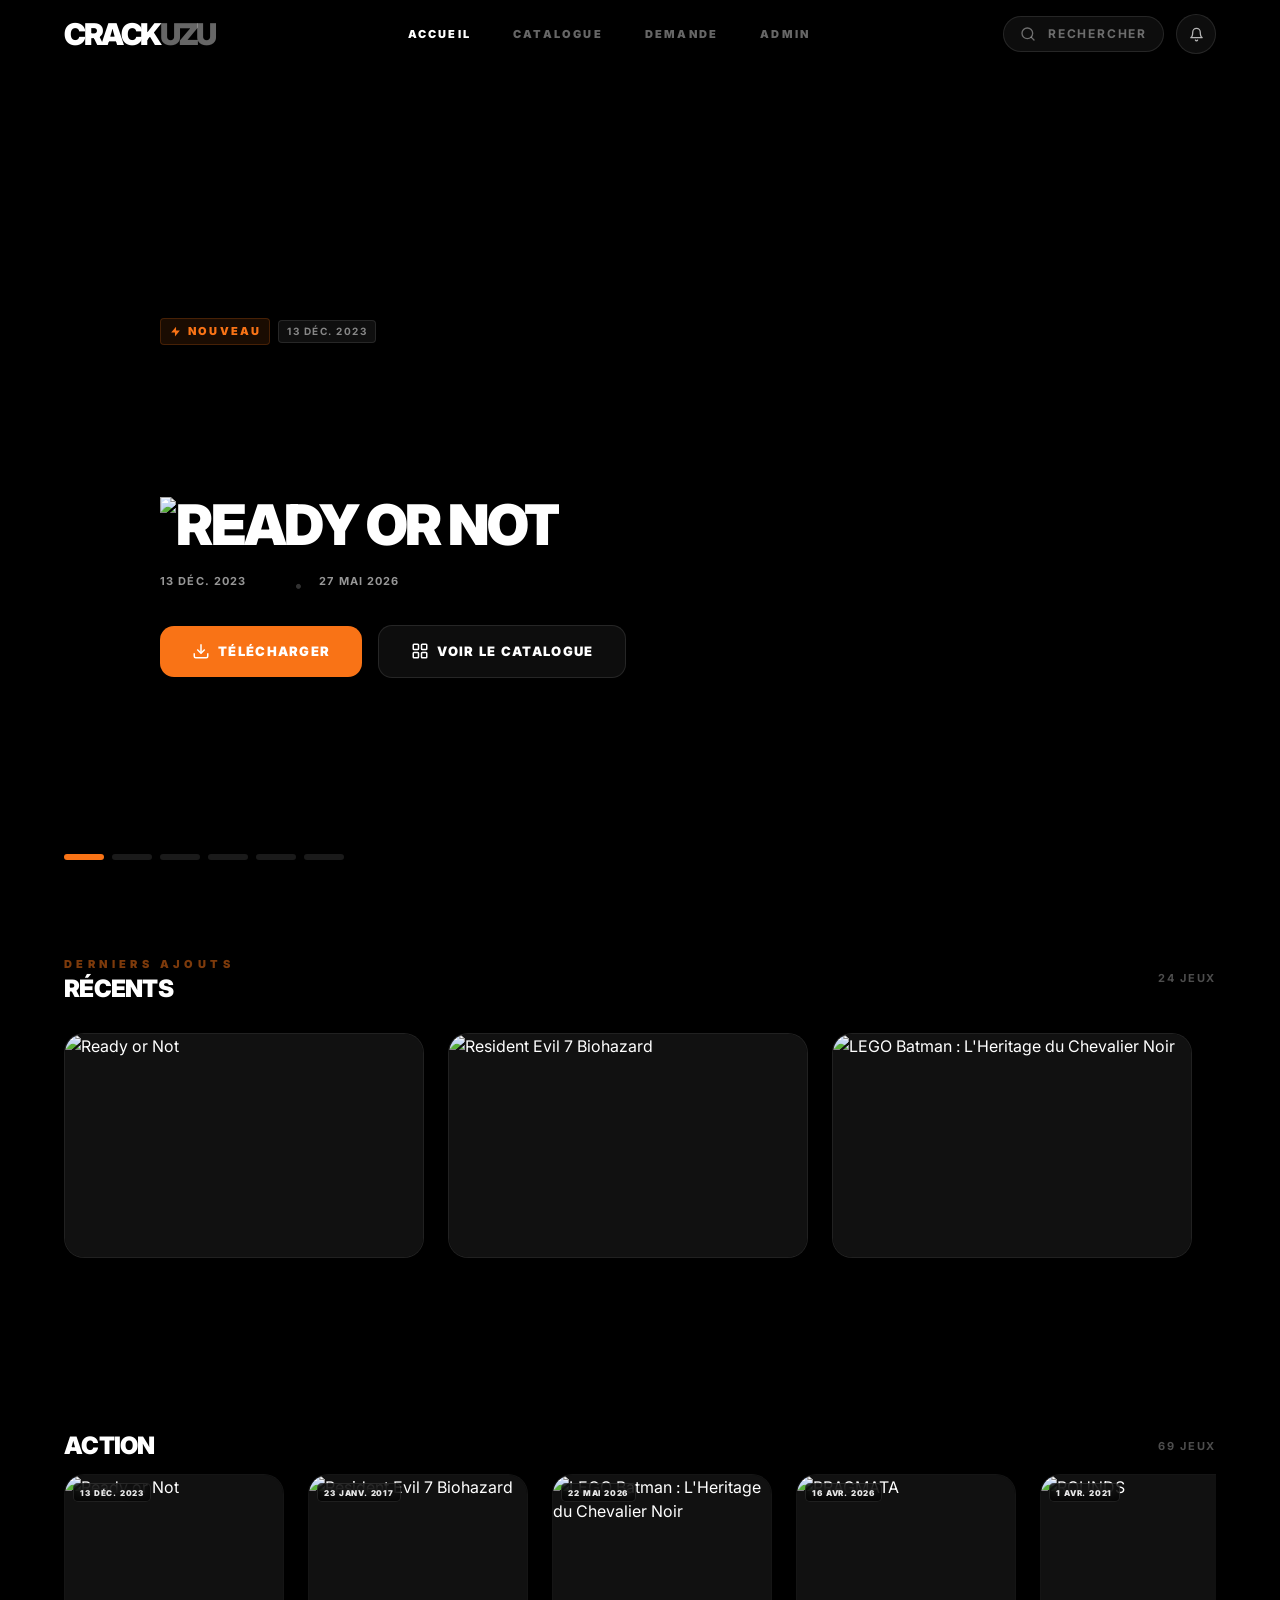
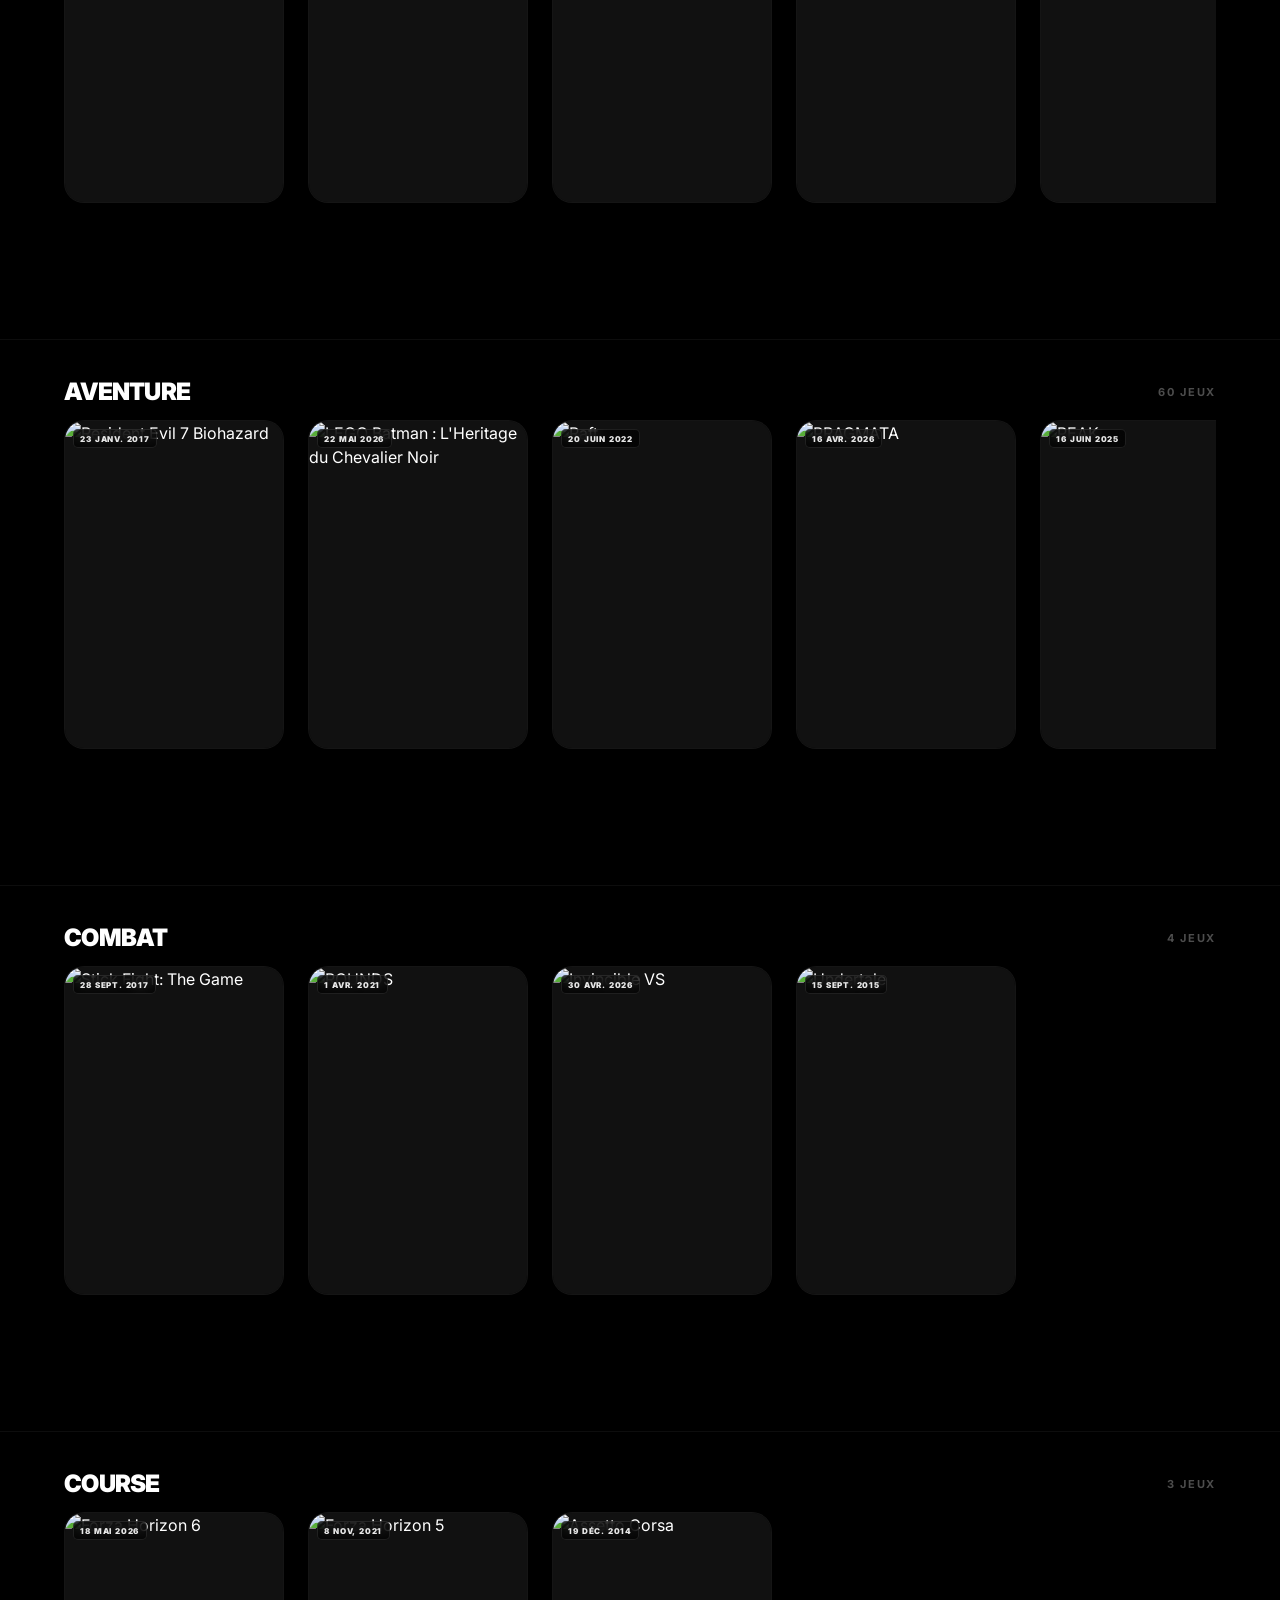
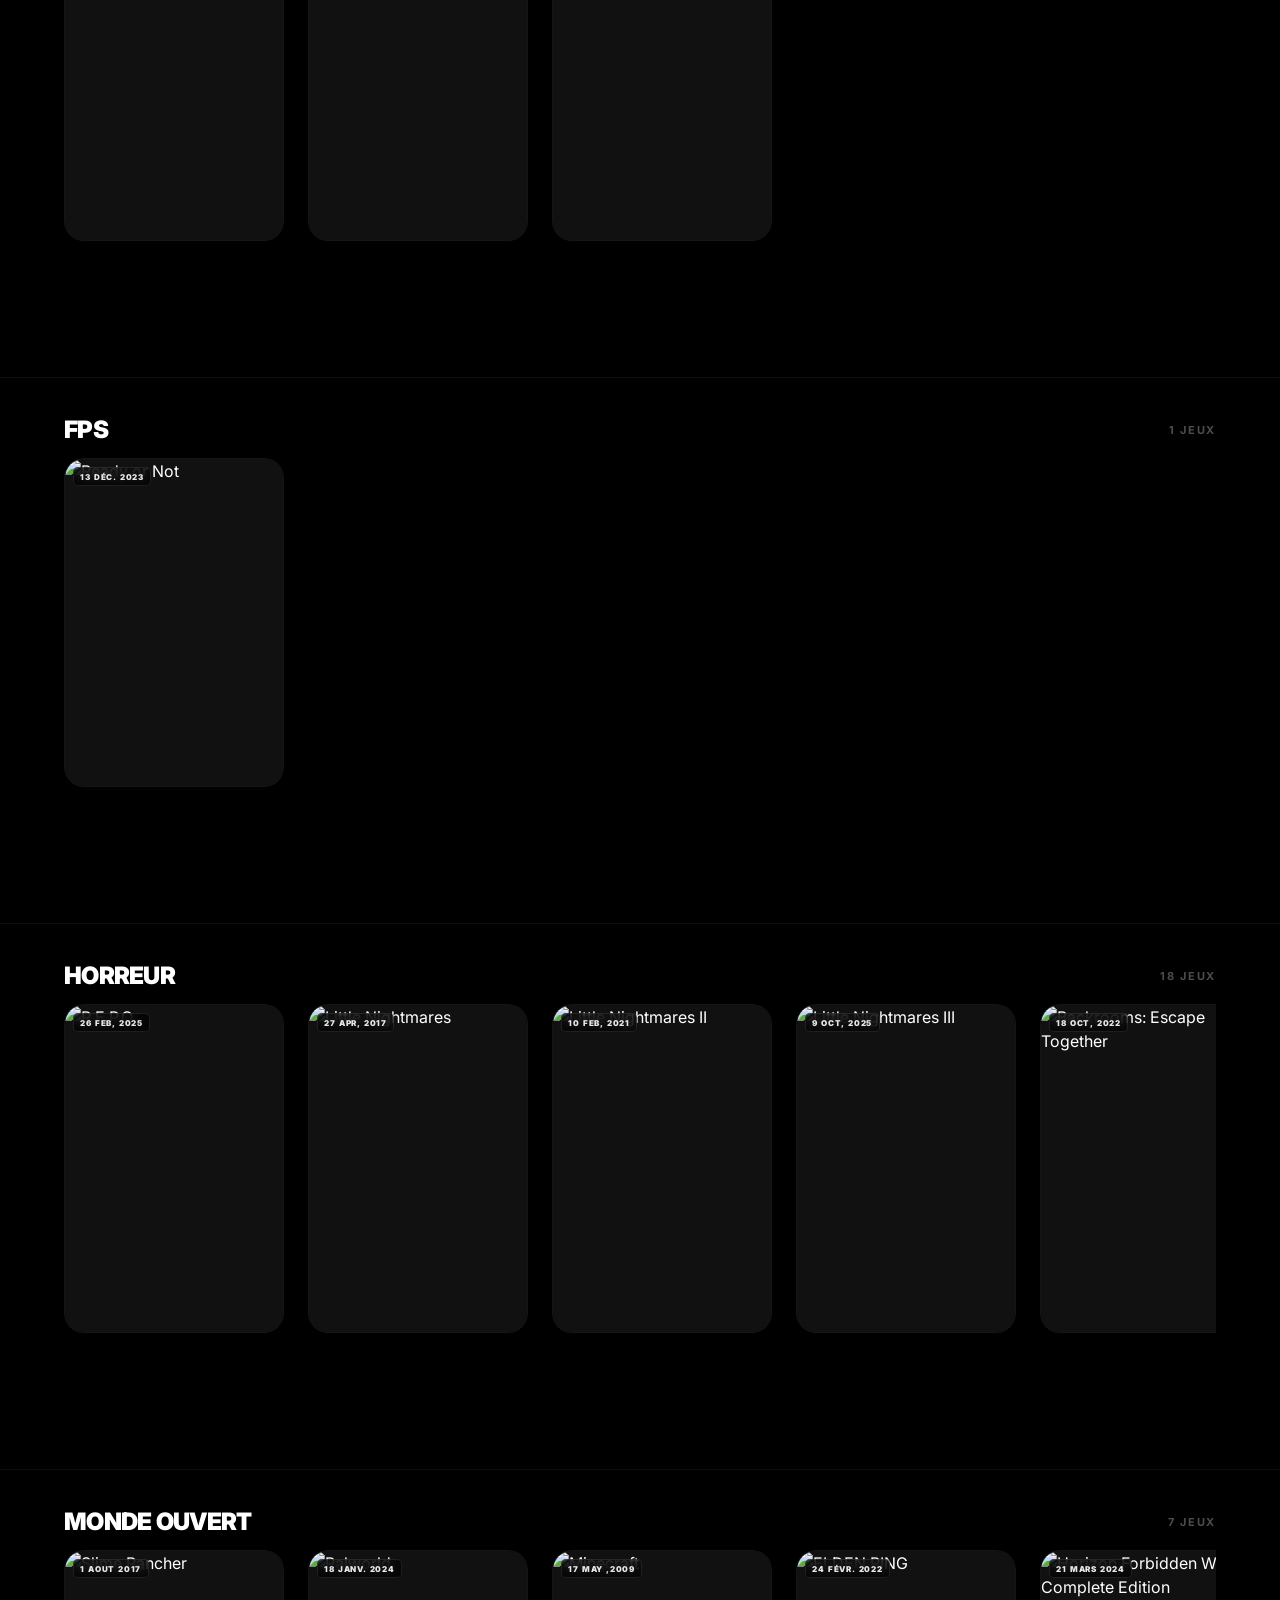
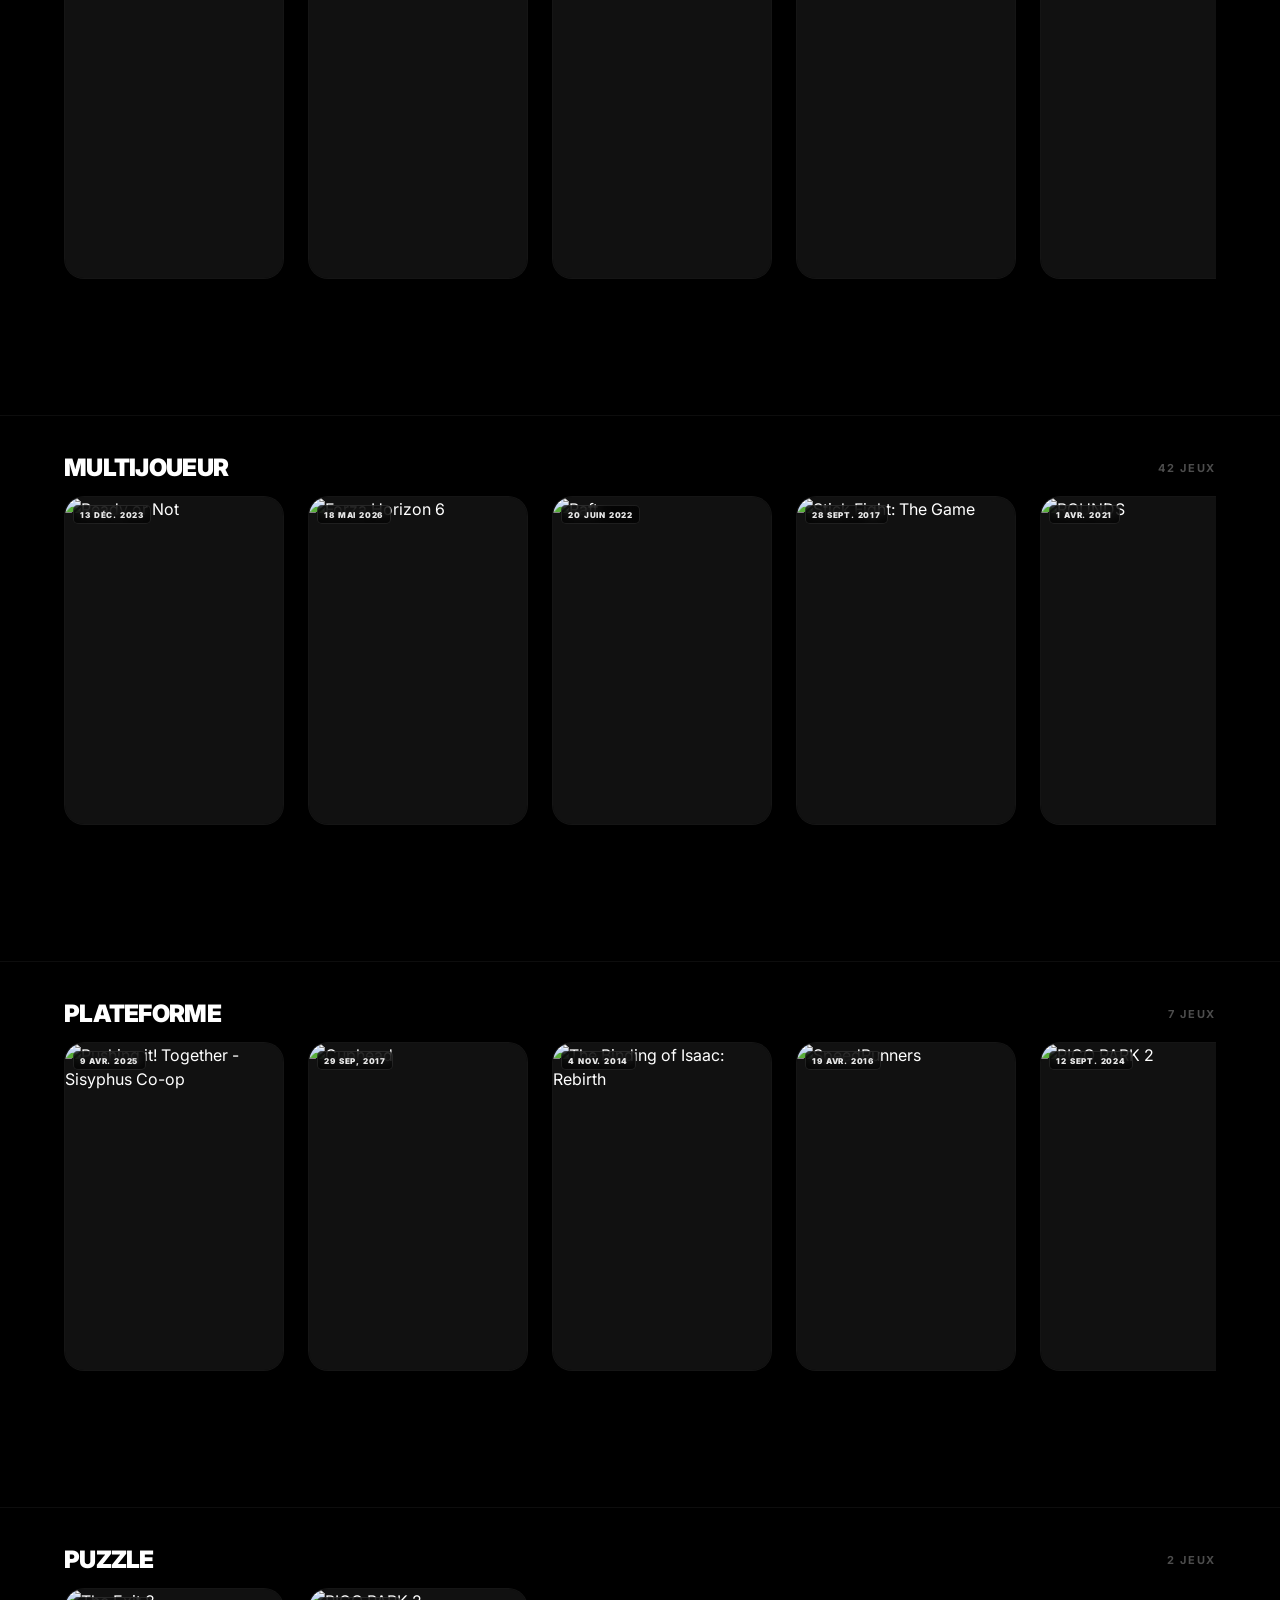
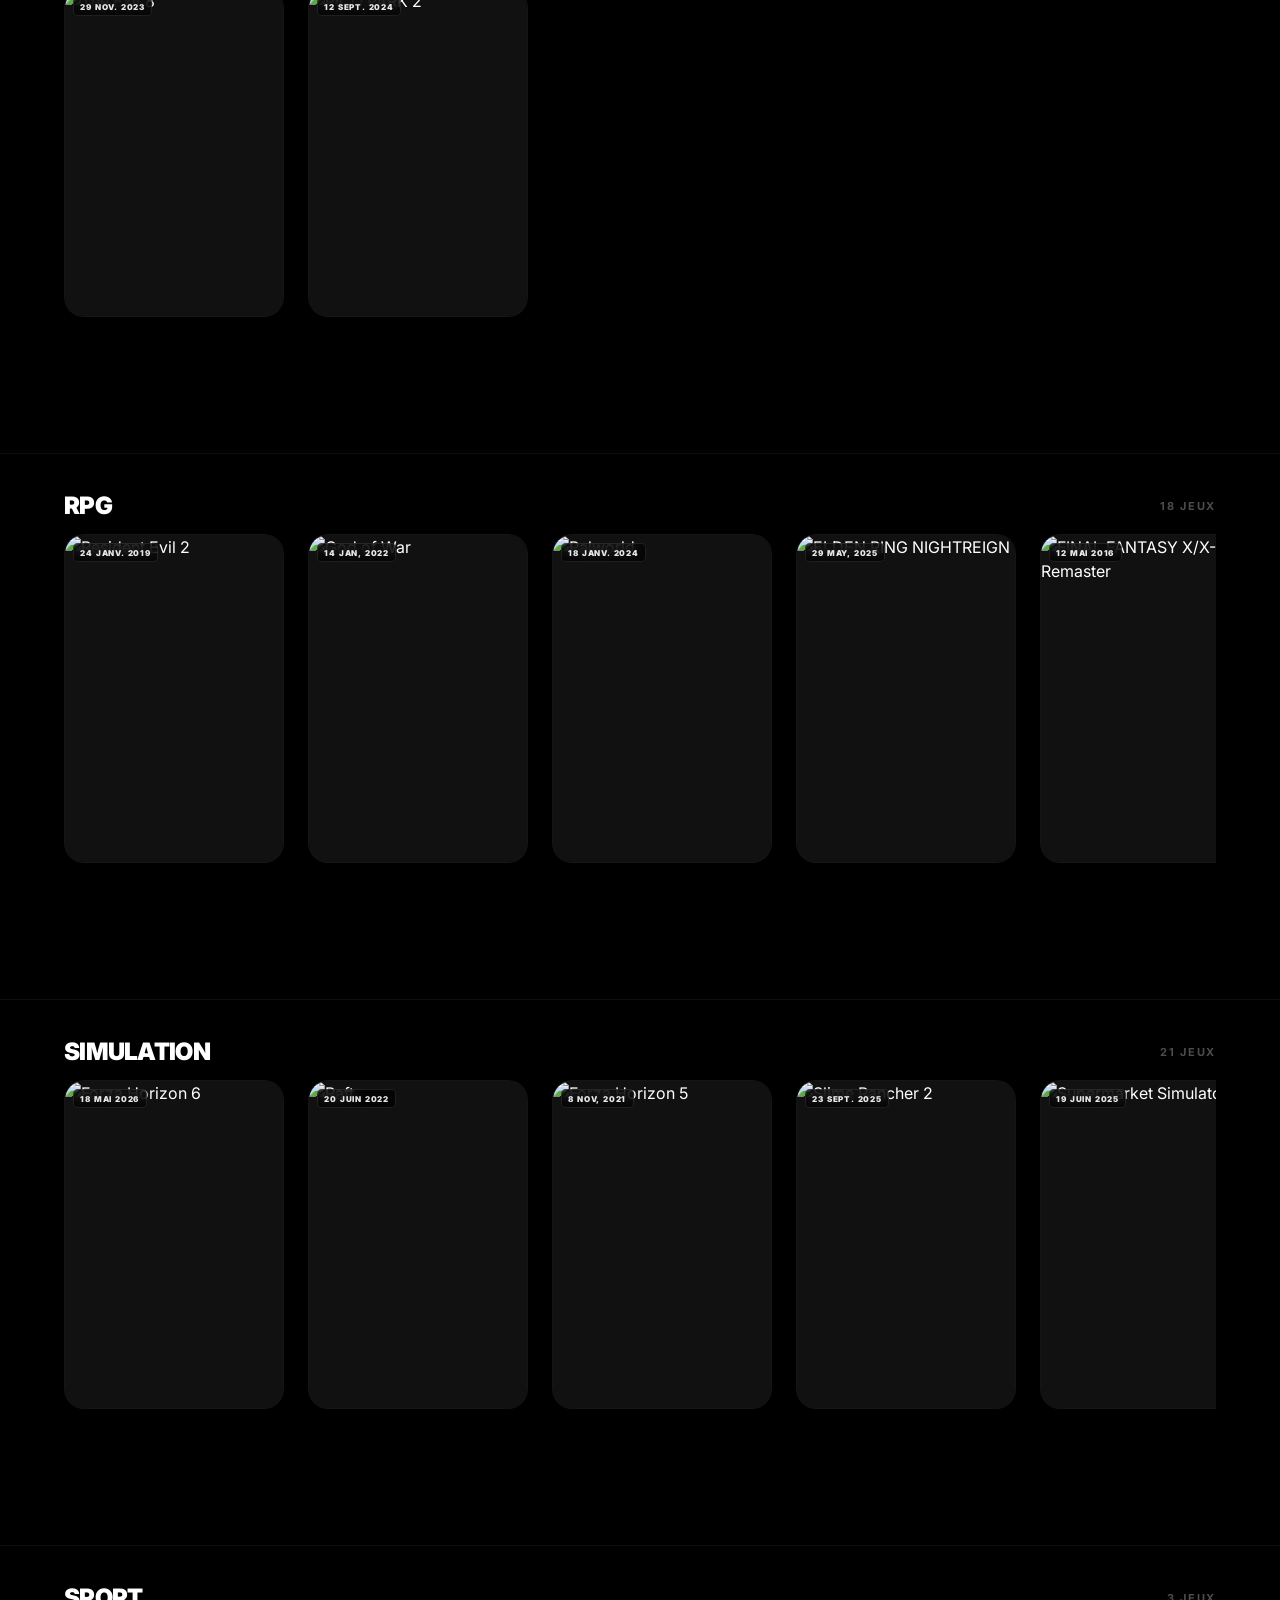
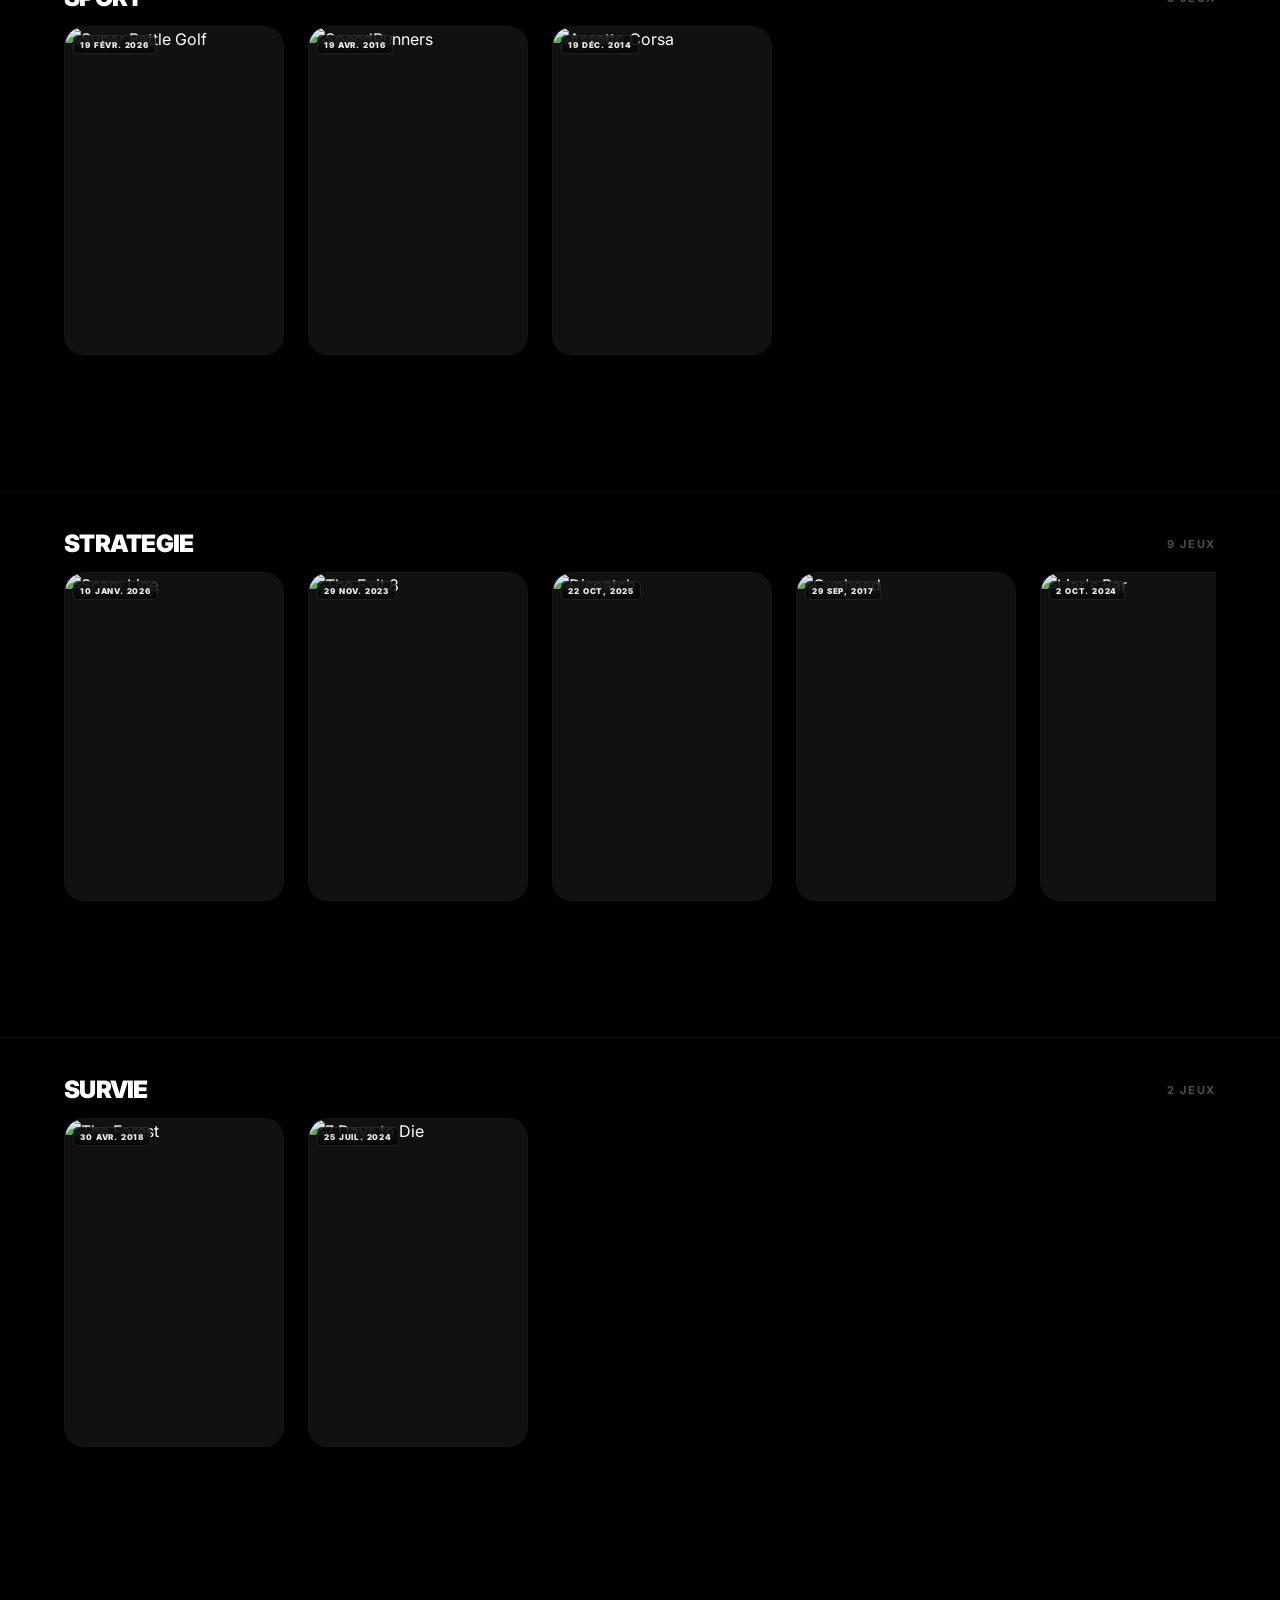
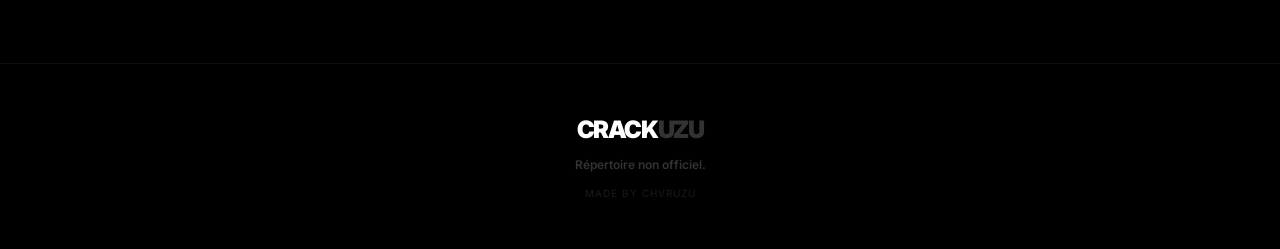
==== index.html @ 9c1ac0bf "feat: move demandes to dedicated admin tab" ====
<!DOCTYPE html>
<html lang="fr">
<head>
<meta charset="utf-8">
<meta name="viewport" content="width=device-width, initial-scale=1.0">
<meta name="description" content="CRACKUZU – Répertoire de jeux PC via Crackuzu.">
<meta name="theme-color" content="#000000">
<link rel="icon" type="image/png" href="logo.png">
<title>CRACKUZU</title>
<link rel="preconnect" href="https://fonts.googleapis.com">
<link rel="preconnect" href="https://fonts.gstatic.com" crossorigin>
<link href="https://fonts.googleapis.com/css2?family=Inter:wght@300;400;500;600;700;800;900&display=swap" rel="stylesheet">
<style>
/* ══════════════════════════════════════════════════════════
   RESET & BASE
══════════════════════════════════════════════════════════ */
*,:before,:after{box-sizing:border-box;border-width:0;border-style:solid;border-color:#333}
html{line-height:1.5;-webkit-text-size-adjust:100%;tab-size:4;font-family:Inter,system-ui,-apple-system,sans-serif;-webkit-tap-highlight-color:transparent;scroll-behavior:smooth}
body{margin:0;line-height:inherit;background:#000;color:#fff;font-family:Inter,system-ui,-apple-system,sans-serif;-webkit-font-smoothing:antialiased;-moz-osx-font-smoothing:grayscale;overflow-x:hidden}
a{color:inherit;text-decoration:inherit}
button{font-family:inherit;font-size:100%;font-weight:inherit;line-height:inherit;color:inherit;margin:0;padding:0;cursor:pointer;background:transparent;border-width:0;-webkit-appearance:button}
h1,h2,h3,p{margin:0}
ul{list-style:none;margin:0;padding:0}
input{font-family:inherit;font-size:100%;color:inherit;margin:0;padding:0}
img,svg{display:block;vertical-align:middle}
img{max-width:100%;height:auto}
textarea,select{font:inherit;color:inherit}
:root{--orange:#f97316;--orange-dim:rgba(249,115,22,.1);--w5:rgba(255,255,255,.05);--w10:rgba(255,255,255,.10);--w20:rgba(255,255,255,.20);--w40:rgba(255,255,255,.40)}
::-webkit-scrollbar{width:6px;height:6px}
::-webkit-scrollbar-track{background:transparent}
::-webkit-scrollbar-thumb{background:#f97316;border-radius:3px}
::-webkit-scrollbar-thumb:hover{background:#ea580c}
::selection{background:rgba(249,115,22,.3);color:#fff}

/* ══════════════════════════════════════════════════════════
   HEADER (permanent, jamais rechargé)
══════════════════════════════════════════════════════════ */
.header{position:fixed;top:0;left:0;right:0;z-index:10003;transition:all .5s;background:linear-gradient(to bottom,rgba(0,0,0,.6),rgba(0,0,0,.1),transparent)}
.header.scrolled{background:rgba(0,0,0,.7);backdrop-filter:blur(12px);-webkit-backdrop-filter:blur(12px);border-bottom:1px solid rgba(255,255,255,.08)}
.nav{max-width:2000px;margin:0 auto}
.nav-inner{display:flex;align-items:center;justify-content:space-between;padding:0 1.5rem;height:68px}
@media(min-width:768px){.nav-inner{padding:0 2.5rem}}
@media(min-width:1024px){.nav-inner{padding:0 4rem}}
.logo-link{display:flex;align-items:center;gap:.75rem;flex-shrink:0;cursor:pointer}
.logo-text{font-size:1.875rem;font-weight:900;letter-spacing:-.08em;line-height:1;user-select:none;text-transform:uppercase}
.logo-dim{color:rgba(255,255,255,.4)}
.nav-links{display:none}
@media(min-width:1024px){.nav-links{display:flex;align-items:center}}
.nav-links ul{display:flex;align-items:center;gap:.5rem;list-style:none;margin:0;padding:0}
.nav-a{padding:.5rem 1rem;font-size:11px;font-weight:900;text-transform:uppercase;letter-spacing:.2em;border-radius:9999px;transition:all .3s;border:1px solid transparent;color:rgba(255,255,255,.4);cursor:pointer;background:none}
.nav-a:hover{color:rgba(255,255,255,.8);background:rgba(255,255,255,.05)}
.nav-a.active{color:#fff}
.nav-right{display:flex;align-items:center;gap:.75rem}
.search-pill{display:none;align-items:center;gap:.75rem;padding:.5rem 1rem;border-radius:9999px;border:1px solid rgba(255,255,255,.1);background:rgba(255,255,255,.05);transition:all .3s;cursor:pointer;color:rgba(255,255,255,.4)}
@media(min-width:768px){.search-pill{display:flex}}
.search-pill:hover{background:rgba(255,255,255,.1);border-color:rgba(255,255,255,.2);color:#fff}
.search-pill span{font-size:12px;font-weight:700;text-transform:uppercase;letter-spacing:.15em}
.icon-btn{width:40px;height:40px;border-radius:9999px;border:1px solid rgba(255,255,255,.1);background:rgba(255,255,255,.05);display:flex;align-items:center;justify-content:center;transition:all .3s;color:rgba(255,255,255,.7);cursor:pointer}
.icon-btn:hover{background:rgba(255,255,255,.1);color:#fff}

/* ══════════════════════════════════════════════════════════
   FOOTER (permanent)
══════════════════════════════════════════════════════════ */
.site-footer{border-top:1px solid rgba(255,255,255,.05);padding:3rem 1.5rem;text-align:center;background:#000}
.ft{font-size:1.5rem;font-weight:900;letter-spacing:-.06em;text-transform:uppercase;margin-bottom:.5rem}
.ft .dim{color:rgba(255,255,255,.2)}
.fts{font-size:12px;color:rgba(255,255,255,.2);max-width:420px;margin:0 auto .75rem;font-weight:600}
.ftn{font-size:10px;color:rgba(255,255,255,.1);letter-spacing:.1em;text-transform:uppercase;margin:0}

/* ══════════════════════════════════════════════════════════
   TRANSITION DE PAGE
══════════════════════════════════════════════════════════ */
#spa-view{transition:opacity .15s ease}
#spa-view.fading{opacity:0}

/* Morph transition */
.morph-clone{position:fixed;z-index:9999;overflow:hidden;pointer-events:none;box-shadow:0 25px 50px -12px rgba(0,0,0,.5);will-change:left,top,width,height,border-radius;-webkit-transition:left .7s cubic-bezier(.16,1,.3,1),top .7s cubic-bezier(.16,1,.3,1),width .7s cubic-bezier(.16,1,.3,1),height .7s cubic-bezier(.16,1,.3,1),border-radius .7s cubic-bezier(.16,1,.3,1);transition:left .7s cubic-bezier(.16,1,.3,1),top .7s cubic-bezier(.16,1,.3,1),width .7s cubic-bezier(.16,1,.3,1),height .7s cubic-bezier(.16,1,.3,1),border-radius .7s cubic-bezier(.16,1,.3,1)}
.morph-clone img{width:100%;height:100%;object-fit:cover;display:block}
.morph-clone::after{content:"";position:absolute;inset:0;background:linear-gradient(to top,#000 0%,rgba(0,0,0,.55) 40%,rgba(0,0,0,.2) 100%);pointer-events:none;opacity:0;transition:opacity 1.2s cubic-bezier(.16,1,.3,1)}
.morph-clone::before{content:"";position:absolute;inset:0;background:linear-gradient(to right,rgba(0,0,0,.75) 0%,rgba(0,0,0,.3) 50%,transparent 100%);pointer-events:none;z-index:1;opacity:0;transition:opacity 1.2s cubic-bezier(.16,1,.3,1)}
.morph-clone.morphing::after,.morph-clone.morphing::before{opacity:1}
body.morph-active #spa-view{background:#000!important;min-height:100vh}
body.morph-active .hero-content{position:relative;z-index:100000!important}
body.morph-active .back-btn{z-index:100001!important}

/* ══════════════════════════════════════════════════════════
   CSS — ACCUEIL (index)
══════════════════════════════════════════════════════════ */


.nav{max-width:2000px;margin:0 auto}
.nav-inner{display:flex;align-items:center;justify-content:space-between;padding:0 1.5rem;height:68px}
@media(min-width:768px){.nav-inner{padding:0 2.5rem}}
@media(min-width:1024px){.nav-inner{padding:0 4rem}}
.logo-link{display:flex;align-items:center;gap:.75rem;flex-shrink:0}
.logo-text{font-size:1.875rem;font-weight:900;letter-spacing:-.08em;line-height:1;user-select:none;text-transform:uppercase}
.logo-dim{color:rgba(255,255,255,.4)}
.nav-links{display:none}
@media(min-width:1024px){.nav-links{display:flex;align-items:center}}
.nav-links ul{display:flex;align-items:center;gap:.5rem}
.nav-a{padding:.5rem 1rem;font-size:11px;font-weight:900;text-transform:uppercase;letter-spacing:.2em;border-radius:9999px;transition:all .3s;border:1px solid transparent;color:rgba(255,255,255,.4)}
.nav-a:hover{color:rgba(255,255,255,.8);background:rgba(255,255,255,.05)}
.nav-a.active{color:#fff}
.nav-right{display:flex;align-items:center;gap:.75rem}
.search-pill{display:none;align-items:center;gap:.75rem;padding:.5rem 1rem;border-radius:9999px;border:1px solid rgba(255,255,255,.1);background:rgba(255,255,255,.05);transition:all .3s;cursor:pointer;color:rgba(255,255,255,.4)}
@media(min-width:768px){.search-pill{display:flex}}
.search-pill:hover{background:rgba(255,255,255,.1);border-color:rgba(255,255,255,.2);color:#fff}
.search-pill span{font-size:12px;font-weight:700;text-transform:uppercase;letter-spacing:.15em}
.icon-btn{width:40px;height:40px;border-radius:9999px;border:1px solid rgba(255,255,255,.1);background:rgba(255,255,255,.05);display:flex;align-items:center;justify-content:center;transition:all .3s;color:rgba(255,255,255,.7)}
.icon-btn:hover{background:rgba(255,255,255,.1);color:#fff}

/* HERO */
.hero{position:relative;height:100vh;width:100%;overflow:hidden;background:#000;user-select:none}
.hero-slides{position:absolute;inset:0}
.slide{position:absolute;inset:0;transition:opacity 1.5s ease-in-out;opacity:0;z-index:0}
.slide.active{opacity:1;z-index:10}
.slide img{width:100%;height:100%;object-fit:cover;transition:transform 1.5s ease-out;transform:scale(1.15)}
.slide.active img{transform:scale(1.05) rotate(.01deg)}
.hero-gl{position:absolute;inset:0;background:linear-gradient(to right,rgba(0,0,0,.9),rgba(0,0,0,.5),transparent);z-index:20}
.hero-gb{position:absolute;inset:0;background:linear-gradient(to top,#000,rgba(0,0,0,.2),transparent);z-index:20}
.hero-gt{position:absolute;inset:0;background:linear-gradient(to bottom,rgba(0,0,0,.4),transparent,transparent);z-index:20}
.hero-body{position:relative;height:100%;display:flex;align-items:flex-end;padding-bottom:14rem;z-index:30}
@media(min-width:1024px){.hero-body{align-items:center;padding-bottom:0}}
.hero-inner{max-width:2000px;margin:0 auto;padding:0 1.5rem;width:100%}
@media(min-width:768px){.hero-inner{padding:0 2.5rem}}
@media(min-width:1024px){.hero-inner{padding:0 4rem}}
.hero-info{max-width:32rem;display:flex;flex-direction:column;gap:1.25rem;padding-left:6rem;padding-bottom:14rem}
.hero-badges{display:flex;align-items:center;gap:.5rem;margin-bottom:.5rem}
.badge-new{display:flex;align-items:center;gap:.375rem;background:rgba(249,115,22,.1);border:1px solid rgba(249,115,22,.2);padding:.25rem .5rem;border-radius:.25rem}
.badge-new span{color:#f97316;font-size:11px;font-weight:900;letter-spacing:.2em;text-transform:uppercase}
.badge-src{font-size:10px;font-weight:700;color:rgba(255,255,255,.5);text-transform:uppercase;letter-spacing:.15em;background:rgba(255,255,255,.06);border:1px solid rgba(255,255,255,.1);padding:.2rem .5rem;border-radius:.25rem}
.hero-title-wrap{min-height:180px;display:flex;align-items:flex-end}
.hero-title{font-size:2.5rem;font-weight:900;letter-spacing:-.04em;line-height:1;text-transform:uppercase}
.hero-title-img{max-height:140px;max-width:100%;width:auto;height:auto;object-fit:contain;filter:drop-shadow(0 4px 20px rgba(0,0,0,.5))}
@media(min-width:768px){.hero-title{font-size:3.5rem}.hero-title-img{max-height:180px}}
@media(min-width:1024px){.hero-title-img{max-height:220px}}
.hero-meta{display:flex;flex-wrap:wrap;gap:1rem}
.hm{font-size:11px;font-weight:700;color:rgba(255,255,255,.6);text-transform:uppercase;letter-spacing:.1em}
.hsep{color:rgba(255,255,255,.2)}
.hero-actions{display:flex;flex-wrap:nowrap;gap:1rem;padding-top:.5rem;align-items:center}
.btn-orange{display:flex;align-items:center;gap:.5rem;padding:.75rem 2rem;background:#f97316;color:#fff;font-size:11px;font-weight:900;border-radius:.75rem;transition:all .3s;text-transform:uppercase;letter-spacing:.1em;border:0;cursor:pointer;text-decoration:none;white-space:nowrap}
@media(min-width:768px){.btn-orange{padding:1rem 2rem;font-size:13px;border-radius:.875rem}}
.btn-orange:hover{background:#fb923c;box-shadow:0 0 30px rgba(249,115,22,.4)}
.btn-orange:active{transform:scale(.95)}
.btn-ghost{display:flex;align-items:center;gap:.5rem;padding:.75rem 2rem;background:rgba(255,255,255,.05);backdrop-filter:blur(12px);color:#fff;font-size:11px;font-weight:900;border-radius:.75rem;border:1px solid rgba(255,255,255,.1);transition:all .3s;text-transform:uppercase;letter-spacing:.1em;cursor:pointer;white-space:nowrap}
@media(min-width:768px){.btn-ghost{padding:1rem 2rem;font-size:13px;border-radius:.875rem}}
.btn-ghost:hover{background:rgba(255,255,255,.1);border-color:rgba(255,255,255,.2)}
.btn-ghost:active{transform:scale(.95)}
.hero-dots{position:absolute;bottom:2.5rem;left:1.5rem;z-index:40;display:flex;gap:.5rem}
@media(min-width:768px){.hero-dots{left:2.5rem}}
@media(min-width:1024px){.hero-dots{left:4rem}}
.dot{position:relative;width:40px;height:6px;border-radius:9999px;background:rgba(255,255,255,.1);overflow:hidden;cursor:pointer}
.dot-bar{height:100%;background:#f97316;width:0}
.dot-bar.run{animation:dprog 8s linear forwards}
@keyframes dprog{from{width:0}to{width:100%}}

/* CONTENT */
.content{position:relative;margin-top:1rem;z-index:20;padding-bottom:5rem;background:#000}
.section{padding:2.5rem 0;overflow:hidden;position:relative}
.section+.section{border-top:1px solid rgba(255,255,255,.05)}
.sw{max-width:2000px;margin:0 auto;padding:0 1.5rem}
@media(min-width:768px){.sw{padding:0 2.5rem}}
@media(min-width:1024px){.sw{padding:0 4rem}}
.sh{display:flex;align-items:center;justify-content:space-between;margin-bottom:1.5rem}
@media(min-width:640px){.sh{margin-bottom:2rem}}
.sl{display:flex;flex-direction:column}
.se{font-size:10px;font-weight:900;color:rgba(249,115,22,.5);text-transform:uppercase;letter-spacing:.4em;margin-bottom:.25rem}
@media(min-width:640px){.se{font-size:11px}}
.st{font-size:1.25rem;font-weight:900;color:#fff;letter-spacing:-.03em;text-transform:uppercase;line-height:1}
@media(min-width:640px){.st{font-size:1.5rem}}

/* SCROLL ROW */
.row-wrap{position:relative}
.ra{position:absolute;top:50%;transform:translateY(-50%);z-index:40;width:48px;height:48px;border-radius:9999px;background:rgba(0,0,0,.6);backdrop-filter:blur(12px);border:1px solid rgba(255,255,255,.1);display:none;align-items:center;justify-content:center;color:#fff;opacity:0;transition:all .3s;cursor:pointer;box-shadow:0 8px 32px rgba(0,0,0,.6)}
@media(min-width:640px){.ra{display:flex}}
.row-wrap:hover .ra{opacity:1}
.ra:hover{background:#fff;color:#000}
.ra:active{transform:translateY(-50%) scale(.9)}
.ra-l{left:-1.25rem}
.ra-r{right:-1.25rem}
.row-track{display:flex;gap:1rem;overflow-x:auto;padding-bottom:2rem;-webkit-overflow-scrolling:touch;scroll-behavior:smooth;-ms-overflow-style:none;scrollbar-width:none}
@media(min-width:640px){.row-track{gap:1.25rem}}
@media(min-width:768px){.row-track{gap:1.5rem}}

/* PORTRAIT CARD — pure image only like NAKIOS */
.pc{flex:none;width:141px;border-radius:1.125rem;overflow:hidden;border:1px solid rgba(255,255,255,.05);background:rgba(255,255,255,.03);transition:all .5s cubic-bezier(.23,1,.32,1);cursor:pointer;position:relative;display:block}
@media(min-width:640px){.pc{width:176px;border-radius:1.25rem}}
@media(min-width:768px){.pc{width:220px}}
.pc:hover{width:360px;box-shadow:0 20px 50px rgba(0,0,0,.8);border-color:rgba(255,255,255,.2);z-index:10}
@media(min-width:640px){.pc:hover{width:440px}}
@media(min-width:768px){.pc:hover{width:480px}}
.pc-img{width:100%;height:100%;aspect-ratio:2/3;background:#111;position:relative;transition:aspect-ratio .5s cubic-bezier(.23,1,.32,1)}
.pc:hover .pc-img{aspect-ratio:16/9}
.pc-img>img{width:100%;height:100%;object-fit:cover;display:block}
.pc-img .pc-land{display:none;position:absolute;top:0;left:0;width:100%;height:100%;z-index:1}
.pc:hover .pc-img .pc-land{display:block}
.pc-img .pc-land img{width:100%;height:100%;object-fit:cover;display:block}
.pc-img .pc-port{transition:opacity .3s;width:100%;height:100%;object-fit:cover;display:block}
.pc:hover .pc-img .pc-port{opacity:0}
.pc-noimg{width:100%;aspect-ratio:2/3;background:linear-gradient(135deg,#1a1a2e 0%,#16213e 50%,#0f3460 100%);display:flex;align-items:center;justify-content:center;font-size:3rem}
.pc-badge{position:absolute;top:.5rem;left:.5rem;background:rgba(0,0,0,.7);backdrop-filter:blur(6px);padding:.15rem .4rem;border-radius:.3rem;font-size:8px;font-weight:900;color:rgba(255,255,255,.9);letter-spacing:.1em;text-transform:uppercase;border:1px solid rgba(255,255,255,.1);z-index:10}
.pc-info{position:absolute;left:0;right:0;bottom:0;padding:.5rem 1rem;opacity:0;transition:opacity .3s;z-index:20;display:flex;flex-direction:column;align-items:flex-start}
.pc-name{text-shadow:0 2px 8px rgba(0,0,0,.9),0 0 20px rgba(0,0,0,.7);font-size:10px;font-weight:900;color:#fff;text-transform:uppercase;letter-spacing:-.01em;line-height:1.3;display:-webkit-box;-webkit-line-clamp:2;-webkit-box-orient:vertical;overflow:hidden}
.pc-size{text-shadow:0 2px 8px rgba(0,0,0,.9);font-size:9px;color:rgba(255,255,255,.7);margin-top:.15rem;font-weight:600}
.pc-title-img{display:none;position:absolute;left:50%;bottom:12%;transform:translateX(-50%);max-width:55%;max-height:45%;object-fit:contain;filter:drop-shadow(0 4px 20px rgba(0,0,0,.9));z-index:25}
.pc:hover .pc-title-img{display:block}
.pc:hover .pc-name.has-title-img{display:none}
.pc:hover .pc-info{opacity:1}

/* WIDE CARD */
.wc{flex:none;width:280px;border-radius:1.25rem;overflow:hidden;border:1px solid rgba(255,255,255,.1);background:rgba(255,255,255,.03);cursor:pointer;transition:all .5s;position:relative}
@media(min-width:640px){.wc{width:320px}}
@media(min-width:768px){.wc{width:360px}}
.wc:hover{transform:scale(1.03);border-color:rgba(255,255,255,.3);box-shadow:0 20px 50px rgba(0,0,0,.8)}
.wc-img{aspect-ratio:16/10;overflow:hidden;background:#111;position:relative}
.wc-img img{width:100%;height:100%;object-fit:cover;transition:transform .7s}
.wc:hover .wc-img img{transform:scale(1.06);filter:brightness(.4)}
.wc-grad{position:absolute;inset:0;background:linear-gradient(to top,rgba(0,0,0,.95) 0%,rgba(0,0,0,.5) 40%,transparent 70%);opacity:0;transition:opacity .4s;z-index:5}
.wc:hover .wc-grad{opacity:1}
.wc-body{position:absolute;left:0;right:0;bottom:0;padding:1rem 1.25rem;z-index:10;opacity:0;transition:opacity .4s}
.wc:hover .wc-body{opacity:1}
.wc-name{font-size:.85rem;font-weight:900;letter-spacing:-.02em;line-height:1.3;display:-webkit-box;-webkit-line-clamp:1;-webkit-box-orient:vertical;overflow:hidden;margin-bottom:.4rem;color:#fff;text-transform:uppercase}
.wc-meta{display:flex;align-items:center;gap:.5rem;font-size:9px;font-weight:700;color:rgba(255,255,255,.6);text-transform:uppercase;letter-spacing:.12em;flex-wrap:wrap}
.wc-v{background:rgba(249,115,22,.25);color:#fb923c;padding:.15rem .5rem;border-radius:.25rem;font-size:8px;font-weight:900}

/* CARD */
.card{position:relative;border-radius:.875rem;overflow:hidden;cursor:pointer;transition:all .5s cubic-bezier(.23,1,.32,1);display:block;box-shadow:0 8px 24px rgba(0,0,0,.5);opacity:0;transform:translateY(20px);animation:cardSpawn .5s cubic-bezier(.23,1,.32,1) forwards}
.card:hover{transform:scale(1.035);z-index:2;box-shadow:0 20px 60px rgba(249,115,22,.15)}
@keyframes cardSpawn{to{opacity:1;transform:translateY(0)}}
.card-img{aspect-ratio:2/3;width:100%;position:relative;background:#0d0d0d;overflow:hidden}
.card-img img{width:100%;height:100%;object-fit:cover;display:block;transition:transform .5s cubic-bezier(.23,1,.32,1)}
.card:hover .card-img img{transform:scale(1.08)}
.card-noimg{width:100%;height:100%;background:linear-gradient(135deg,#1a1210,#0a0a0a);display:flex;align-items:center;justify-content:center;font-size:3rem}
.card-yr{position:absolute;top:.5rem;left:.5rem;background:rgba(0,0,0,.65);backdrop-filter:blur(6px);padding:.15rem .45rem;border-radius:.25rem;font-size:7px;font-weight:900;color:rgba(255,255,255,.65);letter-spacing:.12em;text-transform:uppercase;border:1px solid rgba(255,255,255,.1);z-index:10}
.card-cat{position:absolute;top:.5rem;right:.5rem;background:rgba(249,115,22,.15);border:1px solid rgba(249,115,22,.25);padding:.15rem .45rem;border-radius:.25rem;font-size:7px;font-weight:900;color:#fb923c;letter-spacing:.1em;text-transform:uppercase;z-index:10;max-width:72px;overflow:hidden;text-overflow:ellipsis;white-space:nowrap}

/* SEARCH OVERLAY */
.sov{position:fixed;inset:0;z-index:9998;background:rgba(0,0,0,.95);backdrop-filter:blur(30px);display:flex;flex-direction:column;padding:6rem 1.5rem 2rem;opacity:0;pointer-events:none;transition:all .4s cubic-bezier(.16,1,.3,1);visibility:hidden;transform:scale(.98)}
.sov.open{opacity:1;pointer-events:all;visibility:visible;transform:scale(1)}
.sbox{position:relative;max-width:680px;margin:0 auto;width:100%}
.sinput{width:100%;background:rgba(255,255,255,.04);border:2px solid rgba(255,255,255,.08);border-radius:1.25rem;padding:1.25rem 4rem 1.25rem 3.75rem;font-size:1.125rem;font-weight:600;color:#fff;outline:none;transition:all .3s cubic-bezier(.16,1,.3,1);font-family:Inter,sans-serif;letter-spacing:-.01em}
.sinput:focus{border-color:rgba(249,115,22,.5);background:rgba(249,115,22,.03);box-shadow:0 0 0 4px rgba(249,115,22,.08)}
.sinput::placeholder{color:rgba(255,255,255,.25);font-weight:500}
.sico{position:absolute;left:1.5rem;top:50%;transform:translateY(-50%);color:rgba(255,255,255,.35);pointer-events:none;transition:all .3s}
.sov.open .sico{color:var(--orange)}
.sx{position:absolute;right:1.25rem;top:50%;transform:translateY(-50%);width:36px;height:36px;border-radius:9999px;background:rgba(255,255,255,.05);border:1px solid rgba(255,255,255,.1);color:rgba(255,255,255,.4);cursor:pointer;transition:all .25s;display:flex;align-items:center;justify-content:center}
.sx:hover{background:rgba(255,255,255,.1);border-color:rgba(255,255,255,.2);color:#fff;transform:translateY(-50%) scale(1.05)}
.sres{max-width:1400px;margin:2rem auto 0;display:grid;grid-template-columns:repeat(2,1fr);gap:1.125rem;overflow-y:auto;max-height:calc(100vh - 18rem);padding-bottom:2rem}
@media(min-width:640px){.sres{grid-template-columns:repeat(3,1fr);gap:1.25rem}}
@media(min-width:1024px){.sres{grid-template-columns:repeat(5,1fr);gap:1.5rem}}
@media(min-width:1280px){.sres{grid-template-columns:repeat(6,1fr);gap:1.625rem}}
.semempty{text-align:center;padding:4rem 2rem;color:rgba(255,255,255,.2);font-size:.9rem;font-weight:600;letter-spacing:-.01em;grid-column:1/-1}
.sri-dl{width:32px;height:32px;border-radius:9999px;background:rgba(255,255,255,.06);border:1px solid rgba(255,255,255,.1);display:flex;align-items:center;justify-content:center;color:rgba(255,255,255,.5);flex-shrink:0;transition:all .3s}
.sri:hover .sri-dl{background:#f97316;border-color:#f97316;color:#fff}
.sempty{text-align:center;padding:3rem;color:rgba(255,255,255,.3);font-size:.875rem;font-weight:600}

/* MODAL */
.mov{position:fixed;inset:0;z-index:10002;background:rgba(0,0,0,.85);backdrop-filter:blur(16px);-webkit-backdrop-filter:blur(16px);display:flex;align-items:center;justify-content:center;padding:1.5rem;opacity:0;pointer-events:none;transition:opacity .3s}
.mov.open{opacity:1;pointer-events:all}
.modal{background:#0f0f0f;border:1px solid rgba(255,255,255,.1);border-radius:1.25rem;width:100%;max-width:480px;overflow:hidden;transform:translateY(24px);transition:transform .3s}
.mov.open .modal{transform:translateY(0)}
.mcw{aspect-ratio:2/3;position:relative;overflow:hidden;background:#111;max-height:340px}
.mcw img{width:100%;height:100%;object-fit:cover}
.mcgrad{position:absolute;inset:0;background:linear-gradient(to top,#0f0f0f,rgba(0,0,0,.4),transparent)}
.mcx{position:absolute;top:.75rem;right:.75rem;width:32px;height:32px;border-radius:9999px;background:rgba(0,0,0,.6);border:1px solid rgba(255,255,255,.1);display:flex;align-items:center;justify-content:center;color:rgba(255,255,255,.6);cursor:pointer;transition:all .3s;z-index:10}
.mcx:hover{background:rgba(255,255,255,.1);color:#fff}
.mbody{padding:1.5rem}
.mname{font-size:1.375rem;font-weight:900;letter-spacing:-.04em;text-transform:uppercase;margin-bottom:.75rem;line-height:1.1}
.mpills{display:flex;flex-wrap:wrap;gap:.4rem;margin-bottom:1.25rem;align-items:center}
.mp{font-size:10px;font-weight:700;color:rgba(255,255,255,.4);text-transform:uppercase;letter-spacing:.1em}
.mpv{background:rgba(249,115,22,.15);color:#f97316;font-size:10px;font-weight:900;padding:.2rem .5rem;border-radius:.25rem}
.mps{background:rgba(255,255,255,.06);color:rgba(255,255,255,.5);font-size:10px;font-weight:800;padding:.2rem .5rem;border-radius:.25rem;text-transform:uppercase;letter-spacing:.1em}
.msep{color:rgba(255,255,255,.15);font-size:12px}
.mact{display:flex;gap:.75rem;margin-top:1.25rem}
.mhint{font-size:10px;color:rgba(255,255,255,.2);margin-top:.75rem;font-weight:600;text-align:center}

/* LOADER */
.ldr{display:flex;flex-direction:column;align-items:center;justify-content:center;padding:4rem;gap:1rem}
.spin{width:28px;height:28px;border:2px solid rgba(255,255,255,.1);border-top-color:#f97316;border-radius:9999px;animation:spin .8s linear infinite}
@keyframes spin{to{transform:rotate(360deg)}}
.ltxt{font-size:11px;font-weight:800;color:rgba(255,255,255,.3);text-transform:uppercase;letter-spacing:.2em}

footer{border-top:1px solid rgba(255,255,255,.05);padding:3rem 1.5rem;text-align:center}
.ft{font-size:1.5rem;font-weight:900;letter-spacing:-.06em;text-transform:uppercase;margin-bottom:.5rem}
.ft .dim{color:rgba(255,255,255,.2)}
.fts{font-size:12px;color:rgba(255,255,255,.2);max-width:420px;margin:0 auto .75rem;font-weight:600}
.ftn{font-size:10px;color:rgba(255,255,255,.1);letter-spacing:.1em;text-transform:uppercase}

/* ══════════════════════════════════════════════════════════
   CSS — CATALOGUE
══════════════════════════════════════════════════════════ */
/* ── RESET ───────────────────────────────────────────────── */
h1,h2,h3,h4,h5,p{margin:0}
img,svg,iframe{display:block}

/* Utility classes */
.orange{color:#f97316}

/* ── HEADER ──────────────────────────────────────────────── */
.nav{max-width:2000px;margin:0 auto}
.nav-inner{display:flex;align-items:center;justify-content:space-between;padding:0 1.5rem;height:68px}
@media(min-width:768px){.nav-inner{padding:0 2.5rem}}
@media(min-width:1024px){.nav-inner{padding:0 4rem}}
.logo-link{display:flex;align-items:center;gap:.75rem;flex-shrink:0;text-decoration:none}
.logo-text{font-size:1.875rem;font-weight:900;letter-spacing:-.08em;line-height:1;user-select:none;text-transform:uppercase;color:#fff}
.logo-dim{color:rgba(255,255,255,.4)}
.nav-links{display:none}
@media(min-width:1024px){.nav-links{display:flex;align-items:center}}
.nav-links ul{display:flex;align-items:center;gap:.5rem}
.nav-a{padding:.5rem 1rem;font-size:11px;font-weight:900;text-transform:uppercase;letter-spacing:.2em;border-radius:9999px;transition:all .3s;border:1px solid transparent;color:rgba(255,255,255,.4);text-decoration:none}
.nav-a:hover{color:rgba(255,255,255,.8);background:rgba(255,255,255,.05)}
.nav-a.active{color:#fff}
.nav-right{display:flex;align-items:center;gap:.75rem}
.search-pill{display:none;align-items:center;gap:.75rem;padding:.5rem 1rem;border-radius:9999px;border:1px solid rgba(255,255,255,.1);background:rgba(255,255,255,.05);transition:all .3s;cursor:pointer;color:rgba(255,255,255,.4)}
@media(min-width:768px){.search-pill{display:flex}}
.search-pill:hover{background:rgba(255,255,255,.1);border-color:rgba(255,255,255,.2);color:#fff}
.search-pill span{font-size:12px;font-weight:700;text-transform:uppercase;letter-spacing:.15em}
.icon-btn{width:40px;height:40px;border-radius:9999px;border:1px solid rgba(255,255,255,.1);background:rgba(255,255,255,.05);display:flex;align-items:center;justify-content:center;transition:all .3s;color:rgba(255,255,255,.7)}
.icon-btn:hover{background:rgba(255,255,255,.1);color:#fff}

/* ── PAGE ────────────────────────────────────────────────── */
.page{min-height:100vh;background:#000;padding-top:68px;padding-bottom:5rem;position:relative;overflow-x:hidden}
.glow-l{position:fixed;top:0;left:25%;width:500px;height:300px;background:rgba(249,115,22,.05);filter:blur(120px);transform:translateY(-50%);pointer-events:none;z-index:0}
.glow-r{position:fixed;top:0;right:25%;width:400px;height:250px;background:rgba(249,115,22,.05);filter:blur(120px);transform:translateY(-50%);pointer-events:none;z-index:0}
.container{max-width:2000px;margin:0 auto;padding:2rem 1.5rem 4rem;position:relative;z-index:10}
@media(min-width:768px){.container{padding:2.5rem 2.5rem 4rem}}
@media(min-width:1024px){.container{padding:3rem 4rem 4rem}}

/* ── PAGE HEADER ─────────────────────────────────────────── */
.page-head{margin-bottom:3rem}
.page-title{font-size:3rem;font-weight:900;text-transform:uppercase;letter-spacing:-.05em;line-height:1}
@media(min-width:768px){.page-title{font-size:3.9rem}}
.page-title-inner{color:#fff}
.page-sub{color:var(--w40);font-size:1.05rem;font-weight:500;line-height:1.6;max-width:43rem;margin-top:.75rem}

/* ── FILTERS ─────────────────────────────────────────────── */
.filters{margin-bottom:2.4rem;display:flex;flex-direction:column;gap:1.2rem}

/* genre bar */
.genre-bar{display:flex;align-items:center;gap:.45rem;padding:.45rem;border-radius:9999px;border:1px solid var(--w10);background:var(--w5);backdrop-filter:blur(8px);width:100%;max-width:100%;flex-wrap:wrap}
.gtab{padding:.42rem 1.2rem;border-radius:9999px;font-size:12px;font-weight:900;text-transform:uppercase;letter-spacing:.2em;transition:all .25s;cursor:pointer;color:var(--w40);border:0;background:none;white-space:nowrap;flex-shrink:0;min-width:110px;text-align:center;overflow:hidden;text-overflow:ellipsis}
.gtab:hover{color:rgba(255,255,255,.8);background:var(--w5)}
.gtab.on{background:#fff;color:#000;box-shadow:0 0 20px rgba(255,255,255,.05)}

/* bottom row */
.filter-row{display:flex;align-items:center;justify-content:space-between;gap:1.05rem;flex-wrap:wrap}
.fl-left{display:flex;align-items:center;gap:.75rem;flex-wrap:wrap;width:100%}
@media(max-width:640px){.fl-left{flex-direction:column;align-items:stretch}.inline-srch{max-width:none}}

/* sort pill */
.sort-pill{display:flex;align-items:center;gap:.3rem;padding:.36rem;border-radius:.75rem;border:1px solid var(--w10);background:var(--w5);backdrop-filter:blur(8px)}
.stab{padding:.54rem 1.05rem;border-radius:.55rem;font-size:11px;font-weight:900;text-transform:uppercase;letter-spacing:.2em;transition:all .25s;cursor:pointer;color:var(--w40);border:1px solid transparent;background:none;white-space:nowrap}
.stab:hover{color:#fff;border-color:var(--w20)}
.stab.on{background:#fff;color:#000;border-color:#fff}

/* inline search */
.inline-srch{display:flex;align-items:center;gap:.75rem;padding:.6rem 1.05rem;border-radius:.875rem;border:1px solid var(--w10);background:var(--w5);backdrop-filter:blur(8px);flex:1;max-width:384px}
.inline-srch svg{flex-shrink:0;color:var(--w40)}
.inline-srch input{background:none;border:0;outline:none;font-size:.975rem;color:#fff;width:100%;font-weight:600}
.inline-srch input::placeholder{color:var(--w40)}

/* count */
.res-count{font-size:11.5px;font-weight:900;text-transform:uppercase;letter-spacing:.3em;color:rgba(255,255,255,.18)}

/* filter button & dropdown */
.fl-right{display:flex;align-items:center;gap:.75rem;position:relative}
.filter-btn{display:flex;align-items:center;gap:.5rem;padding:.6rem 1.2rem;border-radius:9999px;border:1px solid var(--w10);background:var(--w5);backdrop-filter:blur(8px);color:#fff;font-size:12px;font-weight:700;text-transform:uppercase;letter-spacing:.1em;cursor:pointer;transition:all .25s}
.filter-btn:hover{background:var(--w10);border-color:var(--w20)}
.filter-btn svg{color:var(--w40)}
.qbit-btn{display:flex;align-items:center;gap:.5rem;padding:.6rem 1.2rem;border-radius:9999px;border:1px solid rgba(0,133,247,.3);background:rgba(0,133,247,.1);backdrop-filter:blur(8px);color:#fff;font-size:12px;font-weight:700;text-transform:uppercase;letter-spacing:.1em;cursor:pointer;transition:all .25s}
.qbit-btn:hover{background:rgba(0,133,247,.25);border-color:rgba(0,133,247,.5)}
.qbit-btn svg{color:#0085f7}
.filter-dropdown{position:absolute;top:calc(100% + .5rem);right:0;width:260px;background:rgba(10,10,10,.98);border:1px solid var(--w10);border-radius:1rem;padding:1.25rem;backdrop-filter:blur(20px);opacity:0;pointer-events:none;transform:translateY(-10px);transition:all .2s;z-index:100;box-shadow:0 20px 60px rgba(0,0,0,.8)}
.filter-dropdown.open{opacity:1;pointer-events:all;transform:translateY(0)}
.filter-dropdown-header{display:flex;align-items:center;justify-content:space-between;margin-bottom:1rem;padding-bottom:.75rem;border-bottom:1px solid var(--w10)}
.filter-dropdown-header span{font-size:11px;font-weight:900;text-transform:uppercase;letter-spacing:.15em;color:var(--w40)}
.filter-dropdown-body{display:grid;grid-template-columns:repeat(2,1fr);gap:.5rem;margin-bottom:1rem}
.filter-cat-btn{padding:.6rem .75rem;border-radius:.5rem;font-size:10px;font-weight:800;text-transform:uppercase;letter-spacing:.15em;border:1px solid var(--w10);background:var(--w5);color:var(--w40);cursor:pointer;transition:all .2s;white-space:nowrap;overflow:hidden;text-overflow:ellipsis}
.filter-cat-btn:hover{border-color:var(--w20);color:rgba(255,255,255,.8)}
.filter-cat-btn.active{background:#fff;color:#000;border-color:#fff;box-shadow:0 0 20px rgba(255,255,255,.1)}
.filter-dropdown-footer{display:flex;flex-direction:column;gap:.5rem;padding-top:1rem;border-top:1px solid var(--w10)}
.filter-reset{width:100%;padding:.875rem;font-size:10px;font-weight:800;text-transform:uppercase;letter-spacing:.2em;color:var(--w40);background:none;border:none;cursor:pointer;transition:all .2s}
.filter-reset:hover{color:var(--orange)}
.filter-apply{width:100%;padding:.875rem;background:#fff;color:#000;border-radius:.75rem;font-size:10px;font-weight:800;text-transform:uppercase;letter-spacing:.15em;cursor:pointer;transition:all .2s;border:none;box-shadow:0 4px 20px rgba(255,255,255,.1)}
.filter-apply:hover{background:rgba(255,255,255,.9)}

/* ── GRID ────────────────────────────────────────────────── */
.grid{display:grid;grid-template-columns:repeat(2,1fr);gap:1rem}
@media(min-width:480px){.grid{grid-template-columns:repeat(3,1fr)}}
@media(min-width:640px){.grid{grid-template-columns:repeat(4,1fr);gap:1.25rem}}
@media(min-width:1024px){.grid{grid-template-columns:repeat(5,1fr);gap:1.5rem}}
@media(min-width:1280px){.grid{grid-template-columns:repeat(6,1fr)}}

/* ── CARD ────────────────────────────────────────────────── */
.card{position:relative;border-radius:.875rem;overflow:hidden;cursor:pointer;transition:all .5s cubic-bezier(.23,1,.32,1);display:block;box-shadow:0 8px 24px rgba(0,0,0,.5);opacity:0;transform:translateY(20px);animation:cardSpawn .5s cubic-bezier(.23,1,.32,1) forwards}
.card:hover{transform:scale(1.035);z-index:2;box-shadow:0 20px 60px rgba(249,115,22,.4)}
@keyframes cardSpawn{to{opacity:1;transform:translateY(0)}}
.card-img{aspect-ratio:2/3;width:100%;position:relative;background:#0d0d0d;overflow:hidden}
.card-img img{width:100%;height:100%;object-fit:cover;display:block;transition:transform .5s cubic-bezier(.23,1,.32,1)}
.card:hover .card-img img{transform:scale(1.08)}
.card-noimg{width:100%;height:100%;background:linear-gradient(135deg,#1a1210,#0a0a0a);display:flex;align-items:center;justify-content:center;font-size:3rem}
/* badges */
.card-yr{position:absolute;top:.5rem;left:.5rem;background:rgba(0,0,0,.65);backdrop-filter:blur(6px);padding:.15rem .45rem;border-radius:.25rem;font-size:7px;font-weight:900;color:rgba(255,255,255,.65);letter-spacing:.12em;text-transform:uppercase;border:1px solid rgba(255,255,255,.1);z-index:10}
.card-cat{position:absolute;top:.5rem;right:.5rem;background:var(--orange-dim);border:1px solid rgba(249,115,22,.25);padding:.15rem .45rem;border-radius:.25rem;font-size:7px;font-weight:900;color:#fb923c;letter-spacing:.1em;text-transform:uppercase;z-index:10;max-width:72px;overflow:hidden;text-overflow:ellipsis;white-space:nowrap}

/* ── EMPTY / LOADER ──────────────────────────────────────── */
.empty{grid-column:1/-1;display:flex;flex-direction:column;align-items:center;justify-content:center;padding:6rem 2rem;gap:1rem;text-align:center}
.empty-ico{font-size:3rem;opacity:.25}
.empty-ttl{font-size:1rem;font-weight:900;text-transform:uppercase;letter-spacing:-.02em;color:rgba(255,255,255,.25)}
.empty-sub{font-size:.8125rem;color:rgba(255,255,255,.18);font-weight:500}
.loader{grid-column:1/-1;display:flex;align-items:center;justify-content:center;padding:5rem;gap:1rem}
.spin{width:26px;height:26px;border:2px solid rgba(249,115,22,.2);border-top-color:#f97316;border-radius:9999px;animation:spin .7s linear infinite;flex-shrink:0}
@keyframes spin{to{transform:rotate(360deg)}}
.spin-txt{font-size:10px;font-weight:900;text-transform:uppercase;letter-spacing:.3em;color:rgba(255,255,255,.18)}

/* ── PAGINATION ──────────────────────────────────────────── */
.pag{display:flex;justify-content:center;align-items:center;gap:.375rem;margin-top:3rem;padding-top:2rem;border-top:1px solid rgba(255,255,255,.05)}
.pb{min-width:36px;height:36px;border-radius:.5rem;border:1px solid var(--w10);background:var(--w5);display:flex;align-items:center;justify-content:center;font-size:12px;font-weight:700;color:var(--w40);cursor:pointer;transition:all .2s;padding:0 .5rem}
.pb:hover{border-color:var(--w20);color:#fff}
.pb.cur{background:var(--orange);border-color:var(--orange);color:#fff;box-shadow:0 0 20px rgba(249,115,22,.3)}
.pb.off{opacity:.25;pointer-events:none}

/* ── SEARCH OVERLAY ──────────────────────────────────────── */
.sov{position:fixed;inset:0;z-index:9998;background:rgba(0,0,0,.95);backdrop-filter:blur(30px);display:flex;flex-direction:column;padding:6rem 1.5rem 2rem;opacity:0;pointer-events:none;transition:all .4s cubic-bezier(.16,1,.3,1);visibility:hidden;transform:scale(.98)}
.sov.open{opacity:1;pointer-events:all;visibility:visible;transform:scale(1)}
.sbox{position:relative;max-width:680px;margin:0 auto;width:100%}
.sinput{width:100%;background:rgba(255,255,255,.04);border:2px solid rgba(255,255,255,.08);border-radius:1.25rem;padding:1.25rem 4rem 1.25rem 3.75rem;font-size:1.125rem;font-weight:600;color:#fff;outline:none;transition:all .3s cubic-bezier(.16,1,.3,1);font-family:Inter,sans-serif;letter-spacing:-.01em}
.sinput:focus{border-color:rgba(249,115,22,.5);background:rgba(249,115,22,.03);box-shadow:0 0 0 4px rgba(249,115,22,.08)}
.sinput::placeholder{color:rgba(255,255,255,.25);font-weight:500}
.sico{position:absolute;left:1.5rem;top:50%;transform:translateY(-50%);color:rgba(255,255,255,.35);pointer-events:none;transition:all .3s}
.sov.open .sico{color:var(--orange)}
.sx{position:absolute;right:1.25rem;top:50%;transform:translateY(-50%);width:36px;height:36px;border-radius:9999px;background:rgba(255,255,255,.05);border:1px solid rgba(255,255,255,.1);color:rgba(255,255,255,.4);cursor:pointer;transition:all .25s;display:flex;align-items:center;justify-content:center}
.sx:hover{background:rgba(255,255,255,.1);border-color:rgba(255,255,255,.2);color:#fff;transform:translateY(-50%) scale(1.05)}
.sres{max-width:1400px;margin:2rem auto 0;display:grid;grid-template-columns:repeat(2,1fr);gap:1.125rem;overflow-y:auto;max-height:calc(100vh - 18rem);padding-bottom:2rem}
@media(min-width:640px){.sres{grid-template-columns:repeat(3,1fr);gap:1.25rem}}
@media(min-width:1024px){.sres{grid-template-columns:repeat(5,1fr);gap:1.5rem}}
@media(min-width:1280px){.sres{grid-template-columns:repeat(6,1fr);gap:1.625rem}}
.sempty{text-align:center;padding:4rem 2rem;color:rgba(255,255,255,.2);font-size:.9rem;font-weight:600;letter-spacing:-.01em;grid-column:1/-1}

/* ── MODAL ───────────────────────────────────────────────── */
.mov{position:fixed;inset:0;z-index:10002;background:rgba(0,0,0,.9);backdrop-filter:blur(20px);display:flex;align-items:center;justify-content:center;padding:1rem;opacity:0;pointer-events:none;transition:opacity .3s;visibility:hidden}
.mov.open{opacity:1;pointer-events:all;visibility:visible}
.modal{background:#0d0d0d;border:1px solid rgba(255,255,255,.08);border-radius:1.5rem;width:100%;max-width:820px;max-height:90vh;overflow-y:auto;transform:translateY(24px) scale(.97);transition:transform .35s cubic-bezier(.34,1.56,.64,1);scrollbar-width:none}
.modal.mov.open .modal{transform:translateY(0) scale(1)}
.m-banner{position:relative;width:100%;aspect-ratio:16/9;background:#0a0a0a;overflow:hidden;border-radius:1.5rem 1.5rem 0 0}
.m-banner img{width:100%;height:100%;object-fit:cover}
.m-banner iframe{width:100%;height:100%;border:0}
.m-banner-grad{position:absolute;inset:0;background:linear-gradient(to top,#0d0d0d 0%,rgba(13,13,13,.2) 50%,transparent 100%);pointer-events:none}
.m-close{position:absolute;top:.875rem;right:.875rem;width:34px;height:34px;border-radius:9999px;background:rgba(13,13,13,.85);border:1px solid rgba(255,255,255,.12);display:flex;align-items:center;justify-content:center;color:rgba(255,255,255,.6);cursor:pointer;transition:all .2s;z-index:10;backdrop-filter:blur(8px)}
.m-close:hover{background:var(--w10);color:#fff}
.m-yt-btn{position:absolute;inset:0;display:flex;align-items:center;justify-content:center;cursor:pointer;z-index:5}
.m-yt-inner{width:64px;height:64px;border-radius:9999px;background:rgba(255,255,255,.12);backdrop-filter:blur(8px);border:1.5px solid rgba(255,255,255,.25);display:flex;align-items:center;justify-content:center;transition:all .2s}
.m-yt-inner:hover{background:rgba(255,255,255,.22);transform:scale(1.08)}
.m-yt-inner svg{margin-left:4px}
.m-body{padding:1.25rem 1.5rem 2rem}
@media(min-width:640px){.m-body{padding:1.5rem 2rem 2.25rem}}
.m-title{font-size:1.5rem;font-weight:900;letter-spacing:-.04em;text-transform:uppercase;line-height:1;margin-bottom:.75rem}
@media(min-width:640px){.m-title{font-size:1.875rem}}
.m-pills{display:flex;flex-wrap:wrap;align-items:center;gap:.375rem;margin-bottom:1rem}
.mp-yr{background:var(--w5);color:rgba(255,255,255,.5);font-size:9.5px;font-weight:800;padding:.2rem .55rem;border-radius:.3rem;text-transform:uppercase;letter-spacing:.12em;border:1px solid var(--w10)}
.mp-cat{background:var(--orange-dim);color:#fb923c;font-size:9.5px;font-weight:900;padding:.2rem .55rem;border-radius:.3rem;text-transform:uppercase;letter-spacing:.12em;border:1px solid rgba(249,115,22,.2)}
.mp-date{color:rgba(255,255,255,.25);font-size:9.5px;font-weight:700;text-transform:uppercase;letter-spacing:.12em}
.m-sep{color:rgba(255,255,255,.12)}
.m-desc{font-size:.875rem;color:rgba(255,255,255,.42);line-height:1.72;margin-bottom:1.375rem}
.m-actions{display:flex;flex-wrap:wrap;gap:.75rem;margin-bottom:1.375rem}
.btn-w{display:inline-flex;align-items:center;gap:.625rem;padding:.75rem 1.625rem;background:#fff;color:#000;font-size:10px;font-weight:900;border-radius:.875rem;transition:all .25s;text-transform:uppercase;letter-spacing:.2em;border:0;cursor:pointer;white-space:nowrap}
.btn-w:hover{background:#e8e8e8;transform:scale(1.03)}
.btn-p{display:inline-flex;align-items:center;gap:.625rem;padding:.75rem 1.625rem;background:var(--orange);color:#fff;font-size:10px;font-weight:900;border-radius:.875rem;transition:all .25s;text-transform:uppercase;letter-spacing:.2em;border:0;cursor:pointer;white-space:nowrap}
.btn-p:hover{background:#fb923c;transform:scale(1.03);box-shadow:0 8px 24px rgba(249,115,22,.3)}
.btn-g{display:inline-flex;align-items:center;gap:.625rem;padding:.75rem 1.625rem;background:var(--w5);color:rgba(255,255,255,.45);font-size:10px;font-weight:900;border-radius:.875rem;border:1px solid var(--w10);transition:all .25s;text-transform:uppercase;letter-spacing:.2em;cursor:pointer;white-space:nowrap}
.btn-g:hover{background:var(--w10);color:#fff}
.m-mag-sec{border-top:1px solid rgba(255,255,255,.06);padding-top:1.25rem}
.m-mag-lbl{font-size:8.5px;font-weight:900;text-transform:uppercase;letter-spacing:.35em;color:rgba(255,255,255,.18);margin-bottom:.75rem}
.m-mag-list{display:flex;flex-direction:column;gap:.425rem}
.m-mag-item{display:flex;align-items:center;gap:.75rem;padding:.575rem .875rem;background:var(--w5);border:1px solid rgba(255,255,255,.06);border-radius:.75rem;transition:all .2s;text-decoration:none;color:rgba(255,255,255,.38);font-size:10px;font-weight:700;text-transform:uppercase;letter-spacing:.1em}
.m-mag-item:hover{background:var(--orange-dim);border-color:rgba(249,115,22,.2);color:#f97316}
.m-mag-item svg{flex-shrink:0;color:rgba(249,115,22,.45);transition:color .2s}
.m-mag-item:hover svg{color:#f97316}
.m-mag-empty{font-size:12px;color:rgba(255,255,255,.16);text-align:center;padding:1.25rem;font-style:italic}

/* ── FOOTER ──────────────────────────────────────────────── */
footer{border-top:1px solid rgba(255,255,255,.05);padding:3rem 1.5rem;background:#000}
.ft-inner{max-width:1400px;margin:0 auto;display:flex;flex-direction:column;gap:2rem}
@media(min-width:768px){.ft-inner{flex-direction:row;justify-content:space-between;align-items:flex-start}}
.ft-logo{font-size:1.5rem;font-weight:900;letter-spacing:-.06em;text-transform:uppercase;margin-bottom:.5rem}
.ft-logo .d{color:rgba(255,255,255,.2)}
.ft-sub{font-size:11px;color:rgba(255,255,255,.18);font-weight:500;line-height:1.6;max-width:300px}
.ft-copy{font-size:10px;color:rgba(255,255,255,.1);text-transform:uppercase;letter-spacing:.15em}

/* ══════════════════════════════════════════════════════════
   CSS — JEU (jeux)
══════════════════════════════════════════════════════════ */

/* ════════════════════════════════════════════════════════════
   ANIMATIONS & KEYFRAMES
   ════════════════════════════════════════════════════════════ */
@keyframes fadeInUp {
  from {
    opacity: 0;
    transform: translateY(40px) scale(0.95);
  }
  to {
    opacity: 1;
    transform: translateY(0) scale(1);
  }
}

@keyframes fadeInScale {
  from {
    opacity: 0;
    transform: scale(0.8) rotate(-2deg);
  }
  to {
    opacity: 1;
    transform: scale(1) rotate(0);
  }
}

@keyframes slideInLeft {
  from {
    opacity: 0;
    transform: translateX(-60px);
  }
  to {
    opacity: 1;
    transform: translateX(0);
  }
}

@keyframes slideInRight {
  from {
    opacity: 0;
    transform: translateX(60px);
  }
  to {
    opacity: 1;
    transform: translateX(0);
  }
}

@keyframes popIn {
  0% {
    opacity: 0;
    transform: scale(0) translateY(20px);
  }
  60% {
    transform: scale(1.05) translateY(-5px);
  }
  100% {
    opacity: 1;
    transform: scale(1) translateY(0);
  }
}

@keyframes float {
  0%, 100% {
    transform: translateY(0) rotate(0deg);
  }
  25% {
    transform: translateY(-10px) rotate(1deg);
  }
  50% {
    transform: translateY(-5px) rotate(0deg);
  }
  75% {
    transform: translateY(-15px) rotate(-1deg);
  }
}

@keyframes pulse {
  0%, 100% {
    box-shadow: 0 0 0 0 rgba(249,115,22,.4);
  }
  50% {
    box-shadow: 0 0 0 15px rgba(249,115,22,0);
  }
}

@keyframes shimmer {
  0% {
    background-position: -200% 0;
  }
  100% {
    background-position: 200% 0;
  }
}

@keyframes bounce {
  0%, 100% {
    transform: translateY(0);
  }
  50% {
    transform: translateY(-8px);
  }
}

/* Animation classes */
/* NOTIFICATIONS */
.notif-wrapper{position:relative}
.notif-badge{position:absolute;top:2px;right:2px;width:10px;height:10px;background:#f97316;border-radius:50%;border:2px solid #000;display:none;animation:pulse-notif 2s infinite;z-index:2}
@keyframes pulse-notif{0%{transform:scale(1);box-shadow:0 0 0 0 rgba(249,115,22,.7)}70%{transform:scale(1.2);box-shadow:0 0 0 10px rgba(249,115,22,0)}100%{transform:scale(1);box-shadow:0 0 0 0 rgba(249,115,22,0)}}
.notif-dropdown{position:absolute;top:calc(100% + 12px);right:0;width:320px;background:rgba(10,10,10,.95);backdrop-filter:blur(20px);-webkit-backdrop-filter:blur(20px);border:1px solid rgba(255,255,255,.1);border-radius:1.25rem;overflow:hidden;transform:translateY(10px);opacity:0;pointer-events:none;transition:all .3s cubic-bezier(.23,1,.32,1);z-index:10005;box-shadow:0 20px 50px rgba(0,0,0,.8)}
.notif-dropdown.open{transform:translateY(0);opacity:1;pointer-events:all}
.notif-header{padding:1.25rem 1.5rem;font-size:11px;font-weight:900;text-transform:uppercase;letter-spacing:.2em;color:rgba(255,255,255,.4);border-bottom:1px solid rgba(255,255,255,.05);display:flex;align-items:center;justify-content:space-between}
.notif-list{max-height:400px;overflow-y:auto;scrollbar-width:none}
.notif-list::-webkit-scrollbar{display:none}
.notif-item{padding:1.25rem 1.5rem;border-bottom:1px solid rgba(255,255,255,.05);transition:all .2s;cursor:default;display:flex;gap:1rem;position:relative}
.notif-item:hover{background:rgba(255,255,255,.03)}
.notif-item.new::before{content:"";position:absolute;left:0;top:1.25rem;bottom:1.25rem;width:3px;background:#f97316;border-radius:0 2px 2px 0}
.notif-ico{width:36px;height:36px;border-radius:50%;background:rgba(249,115,22,.1);color:#f97316;display:flex;align-items:center;justify-content:center;flex-shrink:0}
.notif-content{flex:1;min-width:0}
.notif-msg{font-size:.875rem;font-weight:600;color:rgba(255,255,255,.9);line-height:1.4;margin-bottom:.25rem}
.notif-date{font-size:.7rem;color:rgba(255,255,255,.3);font-weight:700;text-transform:uppercase;letter-spacing:.05em}
.notif-empty{padding:3rem 2rem;text-align:center;color:rgba(255,255,255,.2);font-size:.875rem;font-weight:600}

/* ADMIN NOTIFS */
.notif-admin-list{display:flex;flex-direction:column;gap:.75rem}
.notif-admin-item{display:flex;align-items:center;justify-content:space-between;padding:1rem;background:rgba(255,255,255,.03);border:1px solid rgba(255,255,255,.05);border-radius:.75rem}
.animate-pop {
  animation: popIn 0.6s cubic-bezier(0.34, 1.56, 0.64, 1) forwards;
}

.animate-fade-up {
  animation: fadeInUp 0.7s cubic-bezier(0.22, 1, 0.36, 1) forwards;
}

.animate-slide-left {
  animation: slideInLeft 0.6s cubic-bezier(0.22, 1, 0.36, 1) forwards;
}

.animate-slide-right {
  animation: slideInRight 0.6s cubic-bezier(0.22, 1, 0.36, 1) forwards;
}

.animate-scale {
  animation: fadeInScale 0.5s cubic-bezier(0.34, 1.56, 0.64, 1) forwards;
}

/* Stagger delays */
.delay-1 { animation-delay: 0.1s; }
.delay-2 { animation-delay: 0.2s; }
.delay-3 { animation-delay: 0.3s; }
.delay-4 { animation-delay: 0.4s; }
.delay-5 { animation-delay: 0.5s; }
.delay-6 { animation-delay: 0.6s; }

/* Start hidden before animation */
.anim-hidden {
  opacity: 0;
}


.hero{position:relative;min-height:85vh;display:flex;align-items:flex-end;padding:24rem 0 4rem}
.hero-bg{position:absolute;inset:0;z-index:0;top:0}
.hero-bg img{width:100%;height:100%;object-fit:cover}
.hero-bg::after{content:"";position:absolute;inset:0;background:linear-gradient(to top,#000 0%,rgba(0,0,0,.55) 40%,rgba(0,0,0,.2) 100%)}
.hero-bg::before{content:"";position:absolute;inset:0;background:linear-gradient(to right,rgba(0,0,0,.75) 0%,rgba(0,0,0,.3) 50%,transparent 100%)}

.back-btn{position:absolute;top:100px;left:1.5rem;z-index:50;display:flex;align-items:center;gap:.5rem;padding:.75rem 1.25rem;background:rgba(0,0,0,.4);backdrop-filter:blur(10px);border:1px solid rgba(255,255,255,.1);border-radius:9999px;color:#fff;font-size:11px;font-weight:900;text-transform:uppercase;letter-spacing:.1em;transition:all .25s;cursor:pointer}
.back-btn:hover{background:rgba(255,255,255,.1);border-color:rgba(255,255,255,.2)}
@media(min-width:768px){.back-btn{left:4rem}}

.hero-content{position:relative;z-index:10;max-width:2000px;margin:0 auto;width:100%;padding:0 1.5rem}
@media(min-width:768px){.hero-content{padding:0 4rem}}

.genres{display:flex;flex-wrap:wrap;gap:.5rem;margin-bottom:1.5rem}
.genre{padding:.5rem 1rem;background:rgba(255,255,255,.05);border:1px solid rgba(255,255,255,.1);border-radius:9999px;font-size:10px;font-weight:900;text-transform:uppercase;letter-spacing:.15em;color:var(--w40);transition:all .25s cubic-bezier(0.34, 1.56, 0.64, 1),opacity .35s ease,transform .35s cubic-bezier(0.34, 1.56, 0.64, 1);opacity:0;transform:scale(0.9) translateY(10px)}
.genre.visible{opacity:1;transform:scale(1) translateY(0)}
.genre:hover{background:rgba(249,115,22,.2);border-color:var(--orange);color:#fff;transform:scale(1.1) translateY(-3px);box-shadow:0 10px 25px rgba(249,115,22,.3)}

.jeu-hero-title{font-size:2.5rem;font-weight:900;text-transform:uppercase;letter-spacing:-.03em;line-height:1;margin-bottom:1.5rem;max-width:600px;opacity:0;transition:opacity .3s ease,transform .3s cubic-bezier(0.34, 1.56, 0.64, 1);transform:translateX(-50px)}
.jeu-hero-title.visible{opacity:1;transform:translateX(0)}
.jeu-hero-title-img{max-width:600px;max-height:400px;object-fit:contain;object-position:left center;margin-bottom:1.5rem;opacity:0;transition:opacity .3s ease,transform .3s cubic-bezier(0.34, 1.56, 0.64, 1);transform:translateX(-50px);filter:drop-shadow(0 4px 20px rgba(0,0,0,.5))}
.jeu-hero-title-img.visible{opacity:1;transform:translateX(0)}
@media(min-width:768px){.jeu-hero-title{font-size:4rem;max-width:700px}.jeu-hero-title-img{max-width:700px;max-height:500px}}
@media(min-width:1024px){.jeu-hero-title{font-size:5rem;max-width:800px}.jeu-hero-title-img{max-width:800px;max-height:600px}}

.meta{display:flex;flex-wrap:wrap;align-items:center;gap:1.5rem;margin-bottom:2rem;font-size:14px;font-weight:600;color:var(--w40);opacity:0;transition:opacity .3s ease,transform .3s cubic-bezier(0.34, 1.56, 0.64, 1);transform:translateY(30px)}
.meta.visible{opacity:1;transform:translateY(0)}
.meta-item{display:flex;align-items:center;gap:.5rem;transition:all .3s ease}
.meta-item:hover{transform:translateY(-2px);color:#fff}
.meta-item.yellow{color:#fbbf24;animation:bounce 2s infinite ease-in-out}

.actions{display:flex;flex-wrap:wrap;gap:1rem;margin-bottom:2rem}
.btn-primary{display:flex;align-items:center;gap:.75rem;padding:1rem 2rem;background:linear-gradient(135deg,var(--orange) 0%,#ea580c 100%);color:#fff;font-size:12px;font-weight:900;text-transform:uppercase;letter-spacing:.1em;border-radius:1rem;transition:all .25s;box-shadow:0 10px 40px rgba(249,115,22,.3)}
.btn-primary:hover{transform:scale(1.05) translateY(-2px);box-shadow:0 20px 60px rgba(249,115,22,.5);animation:pulse 1.5s infinite}
.btn-primary:active{transform:scale(0.98) translateY(0)}
.btn-secondary{display:flex;align-items:center;justify-content:center;width:56px;height:56px;background:rgba(255,255,255,.05);border:1px solid rgba(255,255,255,.1);border-radius:1rem;color:#fff;transition:all .25s}
.btn-secondary:hover{background:rgba(255,255,255,.15);border-color:rgba(255,255,255,.3);transform:scale(1.1) rotate(5deg);box-shadow:0 10px 30px rgba(255,255,255,.1)}
.btn-secondary:active{transform:scale(0.95) rotate(0deg)}

.synopsis{max-width:600px;margin-bottom:2rem;opacity:0;transition:opacity .3s ease,transform .3s cubic-bezier(0.34, 1.56, 0.64, 1);transform:translateY(30px)}
.synopsis.visible{opacity:1;transform:translateY(0)}
.synopsis p{font-size:1.1rem;line-height:1.8;color:var(--w40);transition:all .3s ease}
.synopsis:hover p{color:rgba(255,255,255,.7);transform:translateX(5px)}

.info-grid{display:grid;grid-template-columns:repeat(2,1fr);gap:1.5rem;max-width:500px;margin-bottom:2rem}
@media(min-width:640px){.info-grid{grid-template-columns:repeat(3,1fr)}}
.info-item{padding:1rem;background:rgba(255,255,255,.03);border:1px solid rgba(255,255,255,.05);border-radius:1rem;transition:all .25s cubic-bezier(0.34, 1.56, 0.64, 1),opacity .3s ease,transform .3s cubic-bezier(0.34, 1.56, 0.64, 1);opacity:0;transform:scale(0.9) translateY(15px)}
.info-item.visible{opacity:1;transform:scale(1) translateY(0)}
.info-item:hover{transform:translateY(-8px) scale(1.02);background:rgba(255,255,255,.08);border-color:rgba(255,255,255,.15);box-shadow:0 15px 40px rgba(0,0,0,.3)}
.info-label{font-size:10px;font-weight:900;text-transform:uppercase;letter-spacing:.15em;color:var(--w40);margin-bottom:.5rem}
.info-value{font-size:1rem;font-weight:700;color:#fff}

.container{max-width:2000px;margin:0 auto;padding:4rem 1.5rem}
@media(min-width:768px){.container{padding:4rem}}

.section{margin-bottom:4rem}
.section-title{font-size:1.5rem;font-weight:900;text-transform:uppercase;letter-spacing:.05em;margin-bottom:1.5rem;display:flex;align-items:center;gap:.75rem}
.section-title svg{color:var(--orange)}

.magnets-grid{display:grid;gap:1rem}
.magnet-card{display:flex;align-items:center;gap:1rem;padding:1.25rem;background:var(--w5);border:1px solid var(--w10);border-radius:1rem;transition:all .4s cubic-bezier(0.34, 1.56, 0.64, 1);cursor:pointer;opacity:0;animation:fadeInUp 0.5s cubic-bezier(0.22, 1, 0.36, 1) forwards}
.magnet-card:nth-child(1){animation-delay:0.1s}
.magnet-card:nth-child(2){animation-delay:0.2s}
.magnet-card:nth-child(3){animation-delay:0.3s}
.magnet-card:nth-child(4){animation-delay:0.4s}
.magnet-card:hover{border-color:var(--orange);background:rgba(249,115,22,.1);transform:translateX(10px) scale(1.02);box-shadow:0 15px 40px rgba(249,115,22,.2)}
.magnet-card:active{transform:translateX(5px) scale(0.98)}
.magnet-icon{width:48px;height:48px;background:var(--orange-dim);border-radius:1rem;display:flex;align-items:center;justify-content:center;color:var(--orange);flex-shrink:0}
.magnet-info{flex:1;min-width:0}
.magnet-name{font-size:14px;font-weight:700;color:#fff;margin-bottom:.25rem;white-space:nowrap;overflow:hidden;text-overflow:ellipsis}
.magnet-link{font-size:12px;color:var(--w40);font-family:monospace;white-space:nowrap;overflow:hidden;text-overflow:ellipsis}
.magnet-arrow{color:var(--w40)}

.yt-section{display:flex;align-items:center;gap:1.5rem;padding:2rem;background:linear-gradient(135deg,rgba(249,115,22,.1) 0%,rgba(249,115,22,.05) 100%);border:1px solid rgba(249,115,22,.2);border-radius:1.5rem}
.yt-info{flex:1}
.yt-title{font-size:1.25rem;font-weight:800;margin-bottom:.5rem}
.yt-desc{font-size:14px;color:var(--w40)}
.yt-btn{display:flex;align-items:center;gap:.5rem;padding:1rem 1.5rem;background:#ff0000;color:#fff;font-size:12px;font-weight:900;text-transform:uppercase;letter-spacing:.1em;border-radius:1rem;transition:all .25s;flex-shrink:0}
.yt-btn:hover{background:#cc0000;transform:scale(1.02)}

.loading{display:flex;flex-direction:column;align-items:center;justify-content:center;min-height:60vh;gap:1rem;color:var(--w40)}
.spinner{width:40px;height:40px;border:3px solid rgba(249,115,22,.2);border-top-color:#f97316;border-radius:9999px;animation:spin 1s linear infinite}
@keyframes spin{to{transform:rotate(360deg)}}

.error{text-align:center;padding:4rem;color:var(--w40)}
.error h2{font-size:2rem;font-weight:900;margin-bottom:1rem;color:#fff}

.not-found{display:flex;flex-direction:column;align-items:center;justify-content:center;min-height:60vh;text-align:center;padding:2rem}
.not-found h1{font-size:8rem;font-weight:900;background:linear-gradient(135deg,var(--orange) 0%,#ea580c 100%);-webkit-background-clip:text;-webkit-text-fill-color:transparent;margin-bottom:1rem}
.not-found p{font-size:1.25rem;color:var(--w40);margin-bottom:2rem}

/* ══════════════════════════════════════════════════════════
   MOBILE — max-width:640px
══════════════════════════════════════════════════════════ */
@media(max-width:640px){
  /* Header */
  .nav-inner{height:56px;padding:0 1rem}
  .logo-text{font-size:1.35rem}
  .icon-btn{width:36px;height:36px}

  /* Hero */
  .hero-body{padding-bottom:10rem;align-items:flex-end!important}
  .hero-inner{padding:0 1rem}
  .hero-title{font-size:1.75rem}
  .hero-title-img{max-height:90px}
  .hero-title-wrap{min-height:100px}
  .hero-meta{gap:.6rem}
  .hm{font-size:9px}
  .hero-actions{gap:.5rem;flex-wrap:wrap}
  .btn-orange,.btn-ghost{padding:.6rem 1.25rem;font-size:10px;flex:1;justify-content:center}
  .hero-dots{bottom:1.5rem;left:1rem}
  .dot{width:28px;height:4px}

  /* Sections */
  .section{padding:1.5rem 0}
  .sw{padding:0 1rem}
  .se{font-size:9px;letter-spacing:.3em}
  .st{font-size:1.1rem}

  /* Scroll row arrows hidden on mobile */
  .ra{display:none!important}

  /* Portrait cards — no hover expand on mobile */
  .pc{width:120px;border-radius:.875rem}
  .pc:hover{width:120px!important;box-shadow:none!important;border-color:rgba(255,255,255,.05)!important;z-index:0!important}
  .pc:hover .pc-img{aspect-ratio:2/3!important}
  .pc:hover .pc-img .pc-land{display:none!important}
  .pc:hover .pc-img .pc-port{opacity:1!important}
  .pc:hover .pc-title-img{display:none!important}
  .pc:hover .pc-info{opacity:0!important}
  .pc:hover .pc-name.has-title-img{display:-webkit-box!important}

  /* Grid — 2 cols on mobile */
  .grid{grid-template-columns:repeat(2,1fr);gap:.75rem}

  /* Catalogue page */
  .page-head{margin-bottom:1.5rem}
  .page-title{font-size:2rem}
  .page-sub{font-size:.875rem;margin-top:.5rem}
  .container{padding:1.5rem 1rem 3rem}

  /* Filters */
  .filters{gap:.75rem}
  .genre-bar{gap:.3rem;padding:.3rem;overflow-x:auto;flex-wrap:nowrap;-webkit-overflow-scrolling:touch}
  .gtab{padding:.35rem .75rem;font-size:10px;min-width:auto;letter-spacing:.15em}
  .filter-row{flex-direction:column;align-items:stretch;gap:.75rem}
  .fl-left{flex-direction:column;align-items:stretch;width:100%;gap:.5rem}
  .inline-srch{max-width:none}
  .fl-right{justify-content:flex-start}
  .filter-btn,.qbit-btn{padding:.5rem 1rem;font-size:11px}
  .qbit-btn span{display:none}
  .qbit-btn svg{color:#0085f7;width:20px;height:20px}

  /* Pagination */
  .pag{gap:.25rem;margin-top:2rem;padding-top:1.5rem}
  .pb{min-width:32px;height:32px;font-size:11px;border-radius:.375rem}

  /* Search overlay */
  .sov{padding:5rem 1rem 1.5rem}
  .sinput{padding:1rem 3.5rem 1rem 3rem;font-size:1rem;border-radius:1rem}
  .sico{left:1rem}
  .sx{right:.75rem;width:32px;height:32px}
  .sres{grid-template-columns:repeat(2,1fr);gap:.75rem;margin-top:1.25rem}

  /* Modal */
  .modal{border-radius:1rem;max-height:85vh}
  .m-banner{border-radius:1rem 1rem 0 0;aspect-ratio:16/10}
  .m-close{top:.5rem;right:.5rem;width:30px;height:30px}
  .m-body{padding:1rem 1.25rem 1.5rem}
  .m-title{font-size:1.25rem;margin-bottom:.5rem}
  .m-actions{gap:.5rem}
  .btn-w,.btn-p{padding:.6rem 1.25rem;font-size:9px;letter-spacing:.15em;border-radius:.625rem;flex:1;justify-content:center}

  /* Jeu page */
  .hero{min-height:70vh;padding:18rem 0 3rem}
  .back-btn{top:72px;left:1rem;padding:.5rem 1rem;font-size:10px}
  .jeu-hero-title{font-size:1.75rem}
  .jeu-hero-title-img{max-height:120px;max-width:100%}
  .genre{padding:.35rem .75rem;font-size:9px}
  .meta{gap:.75rem;font-size:12px;margin-bottom:1.25rem}

  /* Footer */
  .site-footer{padding:2rem 1rem}
  .ft{font-size:1.25rem}
  .fts{font-size:11px}

  /* Reduce animations */
  .slide img{transition:transform .5s ease-out!important}
  .morph-clone{transition-duration:.4s!important}
  .card{animation-duration:.3s!important}
  .pc{transition-duration:.2s!important}
}

/* Hamburger & Mobile menu */
.hamburger{display:none;flex-direction:column;gap:4px;width:36px;height:36px;align-items:center;justify-content:center;border-radius:9999px;border:1px solid rgba(255,255,255,.1);background:rgba(255,255,255,.05);cursor:pointer;transition:all .3s}
.hamburger span{display:block;width:16px;height:2px;background:#fff;border-radius:1px;transition:all .3s}
.hamburger.open span:nth-child(1){transform:rotate(45deg) translate(4px,4px)}
.hamburger.open span:nth-child(2){opacity:0}
.hamburger.open span:nth-child(3){transform:rotate(-45deg) translate(4px,-4px)}
.mob-search{display:none}
.mobile-menu{display:none;flex-direction:column;gap:0;background:rgba(0,0,0,.95);backdrop-filter:blur(20px);border-top:1px solid rgba(255,255,255,.08);padding:0;max-height:0;overflow:hidden;transition:max-height .3s ease,padding .3s ease}
.mobile-menu.open{max-height:300px;padding:1rem 0}
.mob-nav-a{display:block;width:100%;padding:1rem 1.5rem;font-size:13px;font-weight:800;text-transform:uppercase;letter-spacing:.15em;color:rgba(255,255,255,.5);background:none;border:none;cursor:pointer;text-align:left;transition:all .2s}
.mob-nav-a:hover,.mob-nav-a.active{color:#fff;background:rgba(255,255,255,.05)}

@media(max-width:1024px){
  .hamburger{display:flex}
  .mobile-menu{display:flex}
  .search-pill{display:none!important}
  .mob-search{display:flex!important}
}
@media(min-width:1024px){
  .mobile-menu{display:none!important}
  .hamburger{display:none!important}
}

/* Touch: no hover effects */
@media(hover:none){
  .pc:hover{width:120px!important;box-shadow:none!important;border-color:rgba(255,255,255,.05)!important;z-index:0!important}
  .pc:hover .pc-img{aspect-ratio:2/3!important}
  .pc:hover .pc-img .pc-land{display:none!important}
  .pc:hover .pc-img .pc-port{opacity:1!important}
  .pc:hover .pc-title-img{display:none!important}
  .pc:hover .pc-info{opacity:0!important}
  .pc:hover .pc-name.has-title-img{display:-webkit-box!important}
  .card:hover{transform:none!important;box-shadow:0 8px 24px rgba(0,0,0,.5)!important}
  .card:hover .card-img img{transform:none!important}
}

/* ══════════════════════════════════════════════════════════
   CSS — ADMIN
══════════════════════════════════════════════════════════ */
        body{font-family:Inter,system-ui,-apple-system,sans-serif;background:#000;color:#fff;overflow-x:hidden;-webkit-font-smoothing:antialiased}
        button{font:inherit;border:0;background:none;color:inherit;cursor:pointer}
        textarea,input,select{font:inherit;color:inherit}

            
    /* ─── DEV MODE BANNER ─── */
    .dev-banner{position:fixed;top:0;left:0;right:0;z-index:200;background:#f97316;color:#000;padding:.5rem 1rem;text-align:center;font-weight:700;font-size:.875rem}
    .dev-banner span{background:#000;color:#f97316;padding:.25rem .5rem;border-radius:.25rem;margin-left:.5rem}

    

    /* ─── LAYOUT ─── */
    .page{min-height:100vh;background:#000;padding-top:120px;padding-bottom:3rem;position:relative;overflow-x:hidden}
    .glow{position:fixed;top:20%;left:10%;width:600px;height:600px;border-radius:9999px;background:rgba(249,115,22,.05);filter:blur(150px);pointer-events:none;z-index:0}
    .glow2{position:fixed;bottom:10%;right:10%;width:400px;height:400px;border-radius:9999px;background:rgba(249,115,22,.03);filter:blur(120px);pointer-events:none;z-index:0}
    .wrap{position:relative;z-index:1;max-width:1400px;margin:0 auto;padding:0 1.5rem}

    /* ─── EXPORT BAR ─── */
    .export-bar{display:flex;gap:1rem;margin-bottom:1.5rem;flex-wrap:wrap;align-items:center}
    .export-btn{padding:.75rem 1.5rem;border-radius:1rem;font-weight:700;transition:all .3s;display:flex;align-items:center;gap:.5rem}
    .export-btn.primary{background:#f97316;color:#fff}
    .export-btn.primary:hover{background:#ea580c}
    .export-btn.secondary{background:rgba(255,255,255,.1);color:#fff;border:1px solid rgba(255,255,255,.2)}
    .export-btn.secondary:hover{background:rgba(255,255,255,.15)}
    .status-badge{padding:.5rem 1rem;border-radius:9999px;background:rgba(34,197,94,.1);color:#22c55e;font-size:.875rem;font-weight:600;display:flex;align-items:center;gap:.5rem}
    .status-badge.modified{background:rgba(249,115,22,.1);color:#f97316}

    /* ─── MAIN GRID ─── */
    .main-grid{display:grid;grid-template-columns:350px 1fr;gap:1.5rem}
    @media(max-width:1024px){.main-grid{grid-template-columns:1fr}}

    /* ─── LEFT PANEL ─── */
    .left-panel{display:flex;flex-direction:column;gap:1rem}
    .panel-card{padding:1.25rem;border-radius:1rem;background:rgba(255,255,255,.03);border:1px solid rgba(255,255,255,.08)}
    .panel-title{font-size:.875rem;font-weight:700;text-transform:uppercase;letter-spacing:.1em;color:rgba(255,255,255,.4);margin-bottom:1rem;display:flex;align-items:center;gap:.5rem}

    /* ─── GAME SEARCH ─── */
    .search-box{display:flex;gap:.5rem;margin-bottom:1rem;position:relative;align-items:center}
    .search-input{width:100%;padding:.875rem 1rem .875rem 2.75rem;border-radius:1rem;background:rgba(255,255,255,.05);border:1px solid rgba(255,255,255,.1);color:#fff;font-size:.9375rem;transition:all .3s}
    .search-input:focus{outline:none;border-color:#f97316;background:rgba(255,255,255,.08)}
    .search-input::placeholder{color:rgba(255,255,255,.3)}
    .search-icon{position:absolute;left:1rem;top:50%;transform:translateY(-50%);color:rgba(255,255,255,.4);pointer-events:none}
    .search-btn{padding:.875rem 1.25rem;border-radius:1rem;background:#f97316;color:#fff;font-size:.875rem;font-weight:600;border:none;cursor:pointer;transition:all .3s;white-space:nowrap;height:fit-content}
    .search-btn:hover{background:#ea580c}
    .search-results{max-height:300px;overflow-y:auto}
    .search-item{padding:.875rem;border-radius:.75rem;display:flex;align-items:center;gap:.875rem;cursor:pointer;transition:all .2s;border:1px solid transparent}
    .search-item:hover{background:rgba(255,255,255,.05);border-color:rgba(255,255,255,.1)}
    .search-img{width:48px;height:48px;border-radius:.5rem;object-fit:cover;background:rgba(255,255,255,.1)}
    .search-info{flex:1;min-width:0}
    .search-name{font-size:.9375rem;font-weight:600;white-space:nowrap;overflow:hidden;text-overflow:ellipsis}
    .search-meta{font-size:.75rem;color:rgba(255,255,255,.4);margin-top:.25rem}

    /* ─── MAGNET SOURCES ─── */
    .source-list{display:flex;flex-direction:column;gap:.5rem}
    .source-item{display:flex;align-items:center;gap:.75rem;padding:.75rem;border-radius:.75rem;background:rgba(255,255,255,.03);border:1px solid rgba(255,255,255,.08);cursor:pointer;transition:all .2s}
    .source-item:hover{background:rgba(255,255,255,.06);border-color:rgba(255,255,255,.15)}
    .source-item.active{border-color:#f97316;background:rgba(249,115,22,.1)}
    .source-dot{width:10px;height:10px;border-radius:50%;background:#22c55e}
    .source-dot.offline{background:#ef4444}
    .source-name{font-size:.875rem;font-weight:600}

    /* ─── REQUEST CARDS ─── */
    .req-list{display:flex;flex-direction:column;gap:.75rem;max-height:500px;overflow-y:auto;padding-right:.25rem}
    .req-list::-webkit-scrollbar{width:4px}
    .req-list::-webkit-scrollbar-thumb{background:rgba(255,255,255,.15);border-radius:99px}
    .req-card{display:flex;gap:1rem;padding:1rem;border-radius:1rem;background:rgba(255,255,255,.03);border:1px solid rgba(255,255,255,.08);cursor:pointer;transition:all .25s;position:relative;overflow:hidden}
    .req-card:hover{background:rgba(249,115,22,.06);border-color:rgba(249,115,22,.25);transform:translateX(4px)}
    .req-card-img{width:56px;height:80px;border-radius:.75rem;object-fit:cover;background:#1a1a1a;flex-shrink:0;border:1px solid rgba(255,255,255,.08)}
    .req-card-body{flex:1;min-width:0;display:flex;flex-direction:column;gap:.35rem}
    .req-card-top{display:flex;align-items:flex-start;justify-content:space-between;gap:.5rem}
    .req-card-name{font-size:.9375rem;font-weight:700;white-space:nowrap;overflow:hidden;text-overflow:ellipsis;flex:1;min-width:0}
    .req-card-price{font-size:.75rem;font-weight:700;padding:.2rem .6rem;border-radius:99px;background:rgba(249,115,22,.15);color:#f97316;white-space:nowrap;flex-shrink:0}
    .req-card-price.free{background:rgba(34,197,94,.12);color:#22c55e}
    .req-card-dev{font-size:.75rem;color:rgba(255,255,255,.35);white-space:nowrap;overflow:hidden;text-overflow:ellipsis}
    .req-card-tags{display:flex;flex-wrap:wrap;gap:.25rem;margin-top:.15rem}
    .req-card-tag{font-size:.65rem;font-weight:600;padding:.15rem .45rem;border-radius:99px;background:rgba(255,255,255,.06);color:rgba(255,255,255,.45);border:1px solid rgba(255,255,255,.06)}
    .req-card-bottom{display:flex;align-items:center;justify-content:space-between;gap:.5rem;margin-top:auto;padding-top:.25rem}
    .req-card-date{font-size:.7rem;color:rgba(255,255,255,.25)}
    .req-card-actions{display:flex;gap:.35rem;opacity:0;transition:opacity .2s}
    .req-card:hover .req-card-actions{opacity:1}
    .req-act-btn{padding:.3rem .65rem;border-radius:.5rem;font-size:.7rem;font-weight:700;border:none;cursor:pointer;transition:all .2s;display:flex;align-items:center;gap:.3rem}
    .req-act-btn.add{background:rgba(249,115,22,.15);color:#f97316;border:1px solid rgba(249,115,22,.25)}
    .req-act-btn.add:hover{background:#f97316;color:#fff}
    .req-act-btn.dismiss{background:rgba(255,255,255,.05);color:rgba(255,255,255,.35);border:1px solid rgba(255,255,255,.08)}
    .req-act-btn.dismiss:hover{background:rgba(239,68,68,.15);color:#ef4444;border-color:rgba(239,68,68,.25)}
    .req-empty{display:flex;flex-direction:column;align-items:center;gap:1rem;padding:2.5rem 1rem;text-align:center}
    .req-empty-icon{width:56px;height:56px;border-radius:50%;background:rgba(255,255,255,.04);display:flex;align-items:center;justify-content:center;font-size:1.5rem;border:1px solid rgba(255,255,255,.06)}
    .req-empty-text{font-size:.875rem;color:rgba(255,255,255,.3);line-height:1.5}
    .req-empty-sub{font-size:.75rem;color:rgba(255,255,255,.18)}

    /* ─── RECENT GAMES ─── */
    .recent-list{display:flex;flex-direction:column;gap:.5rem;max-height:400px;overflow-y:auto}
    .recent-item{display:flex;align-items:center;gap:.75rem;padding:.75rem;border-radius:.75rem;background:rgba(255,255,255,.05);cursor:pointer;transition:all .2s}
    .recent-item:hover{background:rgba(249,115,22,.1)}
    .recent-img{width:40px;height:60px;border-radius:.5rem;object-fit:cover;background:#333}
    .recent-info{flex:1;min-width:0}
    .recent-title{font-size:.875rem;font-weight:600;white-space:nowrap;overflow:hidden;text-overflow:ellipsis}
    .recent-year{font-size:.75rem;color:rgba(255,255,255,.4)}
    .recent-actions{display:flex;gap:.25rem}
    .recent-btn{width:28px;height:28px;border-radius:.5rem;border:none;background:rgba(255,255,255,.1);color:#fff;cursor:pointer;display:flex;align-items:center;justify-content:center;transition:all .2s}
    .recent-btn:hover{background:#f97316}
    .recent-btn.delete:hover{background:#ef4444}

    /* ─── ALL GAMES GRID ─── */
    .games-grid{display:grid;grid-template-columns:repeat(auto-fill,minmax(260px,1fr));gap:1.25rem;max-height:600px;overflow-y:auto;padding-right:.5rem}
    .game-card{position:relative;background:rgba(255,255,255,.05);border:1px solid rgba(255,255,255,.1);border-radius:1.5rem;overflow:hidden;transition:all .2s;cursor:pointer}
    .game-card:hover{background:rgba(255,255,255,.08);border-color:rgba(255,255,255,.2);transform:translateY(-2px)}
    .game-card-img{width:100%;aspect-ratio:3/4;object-fit:cover;background:#333;transition:all .2s}
    .game-card:hover .game-card-img{filter:brightness(.5)}
    .game-card-overlay{position:absolute;top:0;left:0;right:0;bottom:0;background:rgba(0,0,0,.6);opacity:0;transition:all .3s;display:flex;flex-direction:column;align-items:center;justify-content:center;gap:.75rem}
    .game-card:hover .game-card-overlay{opacity:1}
    .game-card-btn{width:120px;padding:.625rem 0;border-radius:1rem;border:1px solid rgba(255,255,255,.3);background:rgba(255,255,255,.1);color:#fff;font-size:.8125rem;font-weight:600;cursor:pointer;transition:all .2s;display:flex;align-items:center;justify-content:center;gap:.5rem}
    .game-card-btn:hover{background:rgba(249,115,22,.8);border-color:transparent;transform:scale(1.05)}
    .game-card-btn.delete:hover{background:rgba(239,68,68,.8)}
    .game-card-info{position:absolute;bottom:0;left:0;right:0;padding:5rem 1rem 1.5rem;opacity:0;transition:all .3s;background:linear-gradient(to top,rgba(0,0,0,.95) 0%,rgba(0,0,0,.7) 50%,rgba(0,0,0,0) 100%);pointer-events:none}
    .game-card:hover .game-card-info{opacity:1}
    .game-card-title{font-size:.9375rem;font-weight:600;white-space:nowrap;overflow:hidden;text-overflow:ellipsis;margin-bottom:.25rem}
    .game-card-year{font-size:.75rem;color:rgba(255,255,255,.6)}
    .game-card.hidden{display:none}

    /* ─── FORM ─── */
    .right-panel{background:rgba(255,255,255,.03);border:1px solid rgba(255,255,255,.08);border-radius:1.5rem;padding:1.5rem}
    .form-title{font-size:1.5rem;font-weight:800;margin-bottom:1.5rem;display:flex;align-items:center;gap:.75rem}
    .form-grid{display:grid;grid-template-columns:repeat(auto-fit,minmax(250px,1fr));gap:1.25rem;margin-bottom:1.5rem}
    .form-group{display:flex;flex-direction:column;gap:.5rem}
    .form-group.full-width{grid-column:1/-1}
    .form-label{font-size:.875rem;font-weight:600;color:rgba(255,255,255,.7)}
    .form-input{width:100%;padding:1rem 1.25rem;border-radius:1rem;background:rgba(255,255,255,.05);border:1px solid rgba(255,255,255,.1);color:#fff;font-size:.9375rem;transition:all .3s}
    .form-input:focus{outline:none;border-color:#f97316;background:rgba(255,255,255,.08)}
    .form-input::placeholder{color:rgba(255,255,255,.3)}
    textarea.form-input{min-height:120px;resize:vertical;font-family:inherit}

    /* ─── CATEGORIES ─── */
    .category-grid{display:flex;flex-wrap:wrap;gap:.5rem}
    .category-chip{padding:.5rem 1rem;border-radius:9999px;background:rgba(255,255,255,.05);border:1px solid rgba(255,255,255,.1);cursor:pointer;transition:all .2s;font-size:.875rem;font-weight:500}
    .category-chip:hover{background:rgba(255,255,255,.1)}
    .category-chip.active{background:#f97316;border-color:#f97316;color:#fff}

    /* ─── IMAGE GALLERY ─── */
    .gallery-section{margin-bottom:1.5rem}
    .gallery-title{font-size:1rem;font-weight:700;margin-bottom:.75rem;color:rgba(255,255,255,.8)}
    .gallery-grid{display:grid;grid-template-columns:repeat(auto-fill,minmax(120px,1fr));gap:.75rem}
    .img-item{position:relative;aspect-ratio:3/4;border-radius:.75rem;overflow:hidden;cursor:pointer;border:2px solid transparent;transition:all .2s;background:rgba(255,255,255,.05)}
    .img-item:hover{border-color:rgba(255,255,255,.3)}
    .img-item.selected{border-color:#f97316}
    .img-item img{width:100%;height:100%;object-fit:cover}
    .img-check{position:absolute;top:.5rem;right:.5rem;width:24px;height:24px;border-radius:50%;background:#f97316;display:flex;align-items:center;justify-content:center;opacity:0;transition:all .2s}
    .img-item.selected .img-check{opacity:1}

    /* ─── BANNER GALLERY ─── */
    .banner-grid{display:grid;grid-template-columns:repeat(auto-fill,minmax(200px,1fr));gap:.75rem}
    .banner-item{position:relative;aspect-ratio:16/9;border-radius:.75rem;overflow:hidden;cursor:pointer;border:2px solid transparent;transition:all .2s;background:rgba(255,255,255,.05)}
    .banner-item:hover{border-color:rgba(255,255,255,.3)}
    .banner-item.selected{border-color:#f97316}
    .banner-item img{width:100%;height:100%;object-fit:cover}

    /* ─── MAGNETS ─── */
    .magnet-list{display:flex;flex-direction:column;gap:.75rem}
    .magnet-item{display:flex;flex-direction:column;gap:.75rem;padding:1rem;border-radius:1rem;background:rgba(255,255,255,.05);border:1px solid rgba(255,255,255,.1)}
    .magnet-row{display:flex;gap:.75rem;align-items:center}
    .magnet-input{flex:1;padding:.75rem 1rem;border-radius:.75rem;background:rgba(255,255,255,.05);border:1px solid rgba(255,255,255,.1);color:#fff;font-size:.875rem}
    .magnet-input:focus{outline:none;border-color:#f97316}
    .magnet-btn{padding:.75rem 1rem;border-radius:.75rem;background:rgba(255,255,255,.1);color:#fff;border:none;cursor:pointer;transition:all .2s;font-weight:600}
    .magnet-btn:hover{background:#f97316}
    .magnet-select{padding:.75rem 1rem;border-radius:.75rem;background:rgba(255,255,255,.05);border:1px solid rgba(255,255,255,.1);color:#fff;font-size:.875rem;cursor:pointer}
    .magnet-select:focus{outline:none;border-color:#f97316}

    /* ─── UPLOAD ─── */
    .upload-zone{border:2px dashed rgba(255,255,255,.2);border-radius:1rem;padding:2rem;text-align:center;cursor:pointer;transition:all .3s}
    .upload-zone:hover{border-color:#f97316;background:rgba(249,115,22,.05)}
    .upload-zone.pasting{border-color:#22c55e;background:rgba(34,197,94,.1)}
    .upload-icon{width:48px;height:48px;margin:0 auto 1rem;color:rgba(255,255,255,.4)}
    .upload-text{color:rgba(255,255,255,.6);font-size:.9375rem}
    .upload-text span{color:#f97316;font-weight:600}
    .upload-preview{display:none;margin-top:1rem}
    .upload-preview     .upload-actions{display:flex;gap:.5rem;justify-content:center;margin-top:1rem}

    /* ─── TABS ─── */
    .tabs{display:flex;gap:.5rem;margin-bottom:1.5rem;border-bottom:1px solid rgba(255,255,255,.1);padding-bottom:1rem}
    .tab{padding:.75rem 1.5rem;border-radius:.75rem;font-size:.9375rem;font-weight:600;cursor:pointer;transition:all .2s;border:none;background:transparent;color:rgba(255,255,255,.5)}
    .tab:hover{color:rgba(255,255,255,.8);background:rgba(255,255,255,.05)}
    .tab.active{color:#fff;background:#f97316}

    /* ─── ACTION BAR ─── */
    .action-bar{display:flex;gap:1rem;justify-content:flex-end;margin-top:2rem;padding-top:1.5rem;border-top:1px solid rgba(255,255,255,.1)}
    .action-btn{padding:1rem 2rem;border-radius:1rem;font-size:1rem;font-weight:700;transition:all .3s;display:flex;align-items:center;gap:.75rem}
    .btn-save{background:#f97316;color:#fff}
    .btn-save:hover{background:#ea580c}
    .btn-clear{background:rgba(255,255,255,.1);color:#fff;border:1px solid rgba(255,255,255,.2)}
    .btn-clear:hover{background:rgba(255,255,255,.15)}
    .btn-delete{background:rgba(239,68,68,.1);color:#ef4444;border:1px solid rgba(239,68,68,.2)}
    .btn-delete:hover{background:rgba(239,68,68,.2)}

    /* ─── TOAST ─── */
    .toast{position:fixed;bottom:2rem;right:2rem;padding:1rem 1.5rem;border-radius:1rem;background:rgba(255,255,255,.1);backdrop-filter:blur(20px);border:1px solid rgba(255,255,255,.2);display:flex;align-items:center;gap:.75rem;transform:translateX(400px);transition:all .3s;z-index:1000}
    .toast.show{transform:translateX(0)}
    .toast.success{background:rgba(34,197,94,.1);border-color:rgba(34,197,94,.3);color:#22c55e}
    .toast.error{background:rgba(239,68,68,.1);border-color:rgba(239,68,68,.3);color:#ef4444}

    /* ─── YOUTUBE MODAL ─── */
    .yt-modal{position:fixed;inset:0;z-index:1000;background:rgba(0,0,0,.9);display:none;align-items:center;justify-content:center;padding:2rem}
    .yt-modal.show{display:flex}
    .yt-content{width:100%;max-width:800px;max-height:90vh;overflow-y:auto;background:rgba(255,255,255,.05);backdrop-filter:blur(20px);border:1px solid rgba(255,255,255,.1);border-radius:1.5rem;padding:1.5rem}
    .yt-header{display:flex;justify-content:space-between;align-items:center;margin-bottom:1.5rem}
    .yt-title{font-size:1.25rem;font-weight:700}
    .yt-close{width:40px;height:40px;border-radius:50%;border:none;background:rgba(255,255,255,.1);color:#fff;cursor:pointer;display:flex;align-items:center;justify-content:center;transition:all .2s}
    .yt-close:hover{background:rgba(239,68,68,.8)}
    .yt-list{display:grid;grid-template-columns:repeat(auto-fill,minmax(250px,1fr));gap:1rem}
    .yt-item{cursor:pointer;border-radius:1rem;overflow:hidden;background:rgba(255,255,255,.05);transition:all .2s}
    .yt-item:hover{background:rgba(255,255,255,.1);transform:translateY(-4px)}
    .yt-thumb{width:100%;aspect-ratio:16/9;object-fit:cover}
    .yt-info{padding:1rem}
    .yt-video-title{font-size:.875rem;font-weight:600;margin-bottom:.25rem;white-space:nowrap;overflow:hidden;text-overflow:ellipsis}
    .yt-channel{font-size:.75rem;color:rgba(255,255,255,.5)}

    /* ─── LOADING ─── */
    .loading{position:fixed;inset:0;background:rgba(0,0,0,.8);display:none;align-items:center;justify-content:center;z-index:1000}
    .loading.show{display:flex}
    .loading-spinner{width:48px;height:48px;border:3px solid rgba(255,255,255,.1);border-top-color:#f97316;border-radius:50%;animation:spin 1s linear infinite}
    @keyframes spin{to{transform:rotate(360deg)}}

    /* ─── SOURCE BUTTONS ─── */
    .source-group{margin-bottom:1rem}
    .source-group-title{font-size:.75rem;font-weight:700;text-transform:uppercase;letter-spacing:.1em;color:rgba(255,255,255,.4);padding:.5rem 1rem;margin-bottom:.5rem;border-bottom:1px solid rgba(255,255,255,.1)}
    .source-result-item{display:flex;align-items:center;gap:1rem;padding:1rem;border-radius:.5rem;background:rgba(255,255,255,.05);cursor:pointer;transition:all .2s;margin-bottom:.5rem;border:1px solid rgba(255,255,255,.1)}
    .source-result-item:hover{background:rgba(249,115,22,.15);border-color:rgba(249,115,22,.3);transform:translateX(4px)}
    .source-result-item .source-icon{width:36px;height:36px;border-radius:.5rem;display:flex;align-items:center;justify-content:center;font-size:1.25rem;flex-shrink:0;background:rgba(255,255,255,.1)}
    .source-result-item .info{flex:1;min-width:0}
    .source-result-item .name{font-size:.9375rem;font-weight:600;white-space:nowrap;overflow:hidden;text-overflow:ellipsis;margin-bottom:.25rem}
    .source-result-item .meta{font-size:.75rem;color:rgba(255,255,255,.5);display:flex;gap:1rem;flex-wrap:wrap}
    .source-result-item .meta span{display:flex;align-items:center;gap:.25rem}
    .source-result-item .size{background:rgba(249,115,22,.2);color:#f97316;padding:.25rem .75rem;border-radius:9999px;font-size:.75rem;font-weight:600;white-space:nowrap}
    .source-result-item .add-btn{width:36px;height:36px;border-radius:.5rem;background:#f97316;color:#fff;border:none;cursor:pointer;display:flex;align-items:center;justify-content:center;font-size:1.25rem;font-weight:700;flex-shrink:0;transition:all .2s}
    .source-result-item .add-btn:hover{background:#ea580c;transform:scale(1.1)}

    /* ─── DISCORD AUTH OVERLAY ─── */
    .auth-overlay{position:fixed;top:68px;left:0;right:0;bottom:0;background:#000;z-index:9999;display:flex;align-items:center;justify-content:center;flex-direction:column;gap:1.5rem}
    .auth-overlay.hidden{display:none}
    .auth-box{text-align:center;max-width:420px;padding:2.5rem;border-radius:1.5rem;background:rgba(255,255,255,.03);border:1px solid rgba(255,255,255,.08);backdrop-filter:blur(20px)}
    .auth-box::before{content:'';position:absolute;top:-100px;left:-100px;width:300px;height:300px;border-radius:9999px;background:rgba(249,115,22,.1);filter:blur(80px);pointer-events:none;z-index:-1}
    .auth-title{font-size:2rem;font-weight:800;margin-bottom:.75rem;letter-spacing:-.02em}
    .auth-title::before{content:'🔒';margin-right:.5rem;filter:grayscale(100%)}
    .auth-subtitle{color:rgba(255,255,255,.4);font-size:.9375rem;margin-bottom:2rem;line-height:1.5}
    .discord-btn{display:inline-flex;align-items:center;gap:.75rem;padding:1rem 2rem;background:#5865F2;color:#fff;border-radius:1rem;font-weight:700;cursor:pointer;transition:all .3s;border:none;font-size:.9375rem;box-shadow:0 4px 20px rgba(88,101,242,.3)}
    .discord-btn:hover{background:#4752C4;transform:translateY(-2px);box-shadow:0 6px 25px rgba(88,101,242,.4)}
    .discord-btn svg{width:22px;height:22px}
    .auth-error{color:#ef4444;font-size:.875rem;margin-top:1rem;padding:.875rem 1rem;background:rgba(239,68,68,.08);border:1px solid rgba(239,68,68,.2);border-radius:1rem;display:none}
    .auth-error.show{display:block}
    .auth-footer{color:rgba(255,255,255,.25);font-size:.75rem;margin-top:1.5rem}

    /* ══════════════════════════════════════════════════════════
       DEMANDE PAGE
    ══════════════════════════════════════════════════════════ */
    .req-page{max-width:720px;margin:0 auto;padding:120px 1.5rem 4rem;position:relative;min-height:100vh}
    .req-page::before{content:'';position:fixed;top:10%;left:30%;width:400px;height:400px;border-radius:9999px;background:rgba(249,115,22,.04);filter:blur(120px);pointer-events:none;z-index:0}
    .req-form{position:relative;z-index:1}
    .req-title{font-size:2.25rem;font-weight:900;letter-spacing:-.03em;margin-bottom:.5rem;background:linear-gradient(135deg,#fff 0%,rgba(255,255,255,.55) 100%);-webkit-background-clip:text;-webkit-text-fill-color:transparent;animation:reqSlideDown .5s ease both}
    .req-sub{color:rgba(255,255,255,.3);font-size:.9375rem;margin-bottom:2rem;line-height:1.6;animation:reqSlideDown .5s ease .05s both}
    @keyframes reqSlideDown{from{opacity:0;transform:translateY(-12px)}to{opacity:1;transform:translateY(0)}}
    .req-section{background:rgba(255,255,255,.025);border:1px solid rgba(255,255,255,.07);border-radius:1.25rem;padding:1.75rem;margin-bottom:1.25rem;backdrop-filter:blur(12px);overflow:visible;transition:all .3s;animation:reqSlideDown .5s ease .1s both}
    .req-section:hover{border-color:rgba(255,255,255,.12)}
    .req-label{font-size:.7rem;font-weight:800;text-transform:uppercase;letter-spacing:.12em;color:rgba(255,255,255,.3);margin-bottom:.75rem}
    .req-search-wrap{position:relative}
    .req-search{width:100%;padding:1.125rem 1.125rem 1.125rem 3.25rem;border-radius:1rem;background:rgba(255,255,255,.04);border:1.5px solid rgba(255,255,255,.07);color:#fff;font-size:.9375rem;font-weight:600;outline:none;transition:all .3s}
    .req-search:focus{border-color:rgba(249,115,22,.4);background:rgba(249,115,22,.02);box-shadow:0 0 0 3px rgba(249,115,22,.06)}
    .req-search::placeholder{color:rgba(255,255,255,.18);font-weight:500}
    .req-search-icon{position:absolute;left:1.125rem;top:50%;transform:translateY(-50%);color:rgba(255,255,255,.2);pointer-events:none;transition:color .3s}
    .req-search-wrap:focus-within .req-search-icon{color:#f97316}
    .req-preview{display:none;margin-top:1.25rem;animation:reqFadeIn .3s ease}
    .req-preview.show{display:flex;gap:1.25rem;align-items:flex-start}
    .req-preview-img{width:140px;aspect-ratio:2/3;object-fit:cover;border-radius:.875rem;flex-shrink:0;border:1.5px solid rgba(255,255,255,.08)}
    .req-preview-info{flex:1;min-width:0}
    .req-preview-title{font-size:1.25rem;font-weight:900;letter-spacing:-.02em;margin-bottom:.4rem}
    .req-preview-meta{color:rgba(255,255,255,.35);font-size:.8rem;margin-bottom:.2rem;display:flex;flex-wrap:wrap;gap:.4rem;align-items:center}
    .req-preview-price{font-size:.7rem;font-weight:700;padding:.15rem .5rem;border-radius:99px;background:rgba(249,115,22,.12);color:#f97316;white-space:nowrap}
    .req-preview-price.free{background:rgba(34,197,94,.1);color:#22c55e}
    .req-preview-genres{display:flex;flex-wrap:wrap;gap:.2rem;margin:.4rem 0}
    .req-preview-genre{font-size:.6rem;font-weight:600;padding:.12rem .4rem;border-radius:99px;background:rgba(255,255,255,.05);color:rgba(255,255,255,.4);border:1px solid rgba(255,255,255,.05)}
    .req-preview-desc{color:rgba(255,255,255,.4);font-size:.8rem;line-height:1.5;margin-top:.5rem;max-height:90px;overflow:hidden}
    .req-field{width:100%;padding:.875rem 1rem;border-radius:.875rem;background:rgba(255,255,255,.04);border:1.5px solid rgba(255,255,255,.07);color:#fff;font-size:.875rem;outline:none;transition:all .3s;resize:vertical;min-height:80px}
    .req-field:focus{border-color:rgba(249,115,22,.4);box-shadow:0 0 0 3px rgba(249,115,22,.06)}
    .req-field::placeholder{color:rgba(255,255,255,.18)}
    .req-submit-wrap{display:flex;justify-content:center;margin-top:1.5rem;animation:reqSlideDown .5s ease .15s both}
    .req-submit{padding:.875rem 2.5rem;border-radius:1rem;background:linear-gradient(135deg,#f97316,#ea580c);color:#fff;font-size:.9375rem;font-weight:800;border:none;cursor:pointer;transition:all .3s;letter-spacing:.02em;box-shadow:0 4px 20px rgba(249,115,22,.2)}
    .req-submit:hover{transform:translateY(-2px);box-shadow:0 8px 30px rgba(249,115,22,.35)}
    .req-submit:disabled{opacity:.3;pointer-events:none;box-shadow:none;transform:none}
    .req-submit.sending{background:rgba(249,115,22,.25);pointer-events:none;box-shadow:none}
    .req-success{text-align:center;padding:3rem 1rem;display:none}
    .req-success.show{display:block;animation:reqFadeIn .4s ease}
    @keyframes reqFadeIn{from{opacity:0;transform:translateY(10px)}to{opacity:1;transform:translateY(0)}}
    .req-success-icon{width:72px;height:72px;margin:0 auto 1.5rem;border-radius:50%;background:rgba(34,197,94,.1);border:2px solid rgba(34,197,94,.3);display:flex;align-items:center;justify-content:center;color:#22c55e;animation:reqPop .3s ease .1s both}
    @keyframes reqPop{from{transform:scale(0)}to{transform:scale(1)}}
    .req-success h2{font-size:1.5rem;font-weight:900;margin-bottom:.5rem}
    .req-success p{color:rgba(255,255,255,.4);font-size:.9375rem}
    .req-form.hide{display:none}
    .req-clear{margin-top:1rem;padding:.75rem 1.5rem;border-radius:1rem;background:rgba(255,255,255,.05);border:1px solid rgba(255,255,255,.1);color:rgba(255,255,255,.5);font-weight:600;cursor:pointer;transition:all .2s}
    .req-clear:hover{background:rgba(255,255,255,.1);color:#fff}

    /* ─── HOW IT WORKS STEPS ─── */
    .req-steps{display:flex;align-items:center;justify-content:center;gap:0;margin-bottom:2rem;animation:reqSlideDown .5s ease .08s both}
    .req-step{display:flex;flex-direction:column;align-items:center;gap:.4rem;flex:1;max-width:140px}
    .req-step-icon{width:44px;height:44px;border-radius:50%;background:rgba(249,115,22,.08);border:1px solid rgba(249,115,22,.15);display:flex;align-items:center;justify-content:center;color:#f97316;transition:all .3s}
    .req-step:hover .req-step-icon{background:rgba(249,115,22,.15);transform:scale(1.1);box-shadow:0 0 20px rgba(249,115,22,.15)}
    .req-step-num{font-size:.6rem;font-weight:800;color:rgba(249,115,22,.5);letter-spacing:.1em}
    .req-step-label{font-size:.75rem;font-weight:600;color:rgba(255,255,255,.4);text-align:center}
    .req-step-line{flex:.5;max-width:60px;height:1px;background:linear-gradient(90deg,rgba(249,115,22,.2),rgba(255,255,255,.06));margin-bottom:1.5rem}

    /* ─── LIVE STATS ─── */
    .req-stats{display:flex;align-items:center;justify-content:center;gap:1.5rem;margin-bottom:2rem;padding:1.25rem;border-radius:1rem;background:rgba(255,255,255,.02);border:1px solid rgba(255,255,255,.05);animation:reqSlideDown .5s ease .12s both}
    .req-stat{text-align:center}
    .req-stat-val{font-size:1.5rem;font-weight:900;background:linear-gradient(135deg,#f97316,#fb923c);-webkit-background-clip:text;-webkit-text-fill-color:transparent;line-height:1.2}
    .req-stat-lbl{font-size:.65rem;font-weight:600;text-transform:uppercase;letter-spacing:.08em;color:rgba(255,255,255,.25);margin-top:.15rem}
    .req-stat-sep{width:1px;height:32px;background:rgba(255,255,255,.06)}

    /* ─── DUPLICATE POPUP ─── */
    .req-popup{display:none;position:fixed;top:0;left:0;right:0;bottom:0;z-index:10000;align-items:center;justify-content:center}
    .req-popup.open{display:flex}
    .req-popup-backdrop{position:absolute;inset:0;background:rgba(0,0,0,.75);backdrop-filter:blur(8px);animation:popBgIn .3s ease both}
    @keyframes popBgIn{from{opacity:0}to{opacity:1}}
    .req-popup-box{position:relative;z-index:1;max-width:520px;width:94%;padding:0;border-radius:1.75rem;background:rgba(14,14,14,.98);border:1px solid rgba(255,255,255,.06);text-align:center;animation:popBoxIn .45s cubic-bezier(.16,1,.3,1) both;backdrop-filter:blur(24px);box-shadow:0 30px 80px rgba(0,0,0,.6),0 0 0 1px rgba(255,255,255,.03) inset;overflow:hidden}
    @keyframes popBoxIn{from{opacity:0;transform:scale(.8) translateY(30px)}to{opacity:1;transform:scale(1) translateY(0)}}

    /* Glow behind box */
    .req-popup-box::before{content:'';position:absolute;top:-80px;left:50%;transform:translateX(-50%);width:300px;height:200px;border-radius:9999px;filter:blur(60px);pointer-events:none;z-index:0;animation:popGlow 2s ease-in-out infinite alternate}
    .req-popup-box.exists::before{background:rgba(34,197,94,.12)}
    .req-popup-box.pending::before{background:rgba(249,115,22,.12)}
    @keyframes popGlow{from{opacity:.5;transform:translateX(-50%) scale(.9)}to{opacity:1;transform:translateX(-50%) scale(1.1)}}

    /* Animated border gradient */
    .req-popup-box::after{content:'';position:absolute;top:0;left:0;right:0;height:2px;z-index:2;animation:popBorderShimmer 3s linear infinite}
    .req-popup-box.exists::after{background:linear-gradient(90deg,transparent,rgba(34,197,94,.4),rgba(34,197,94,.8),rgba(34,197,94,.4),transparent);background-size:200% 100%}
    .req-popup-box.pending::after{background:linear-gradient(90deg,transparent,rgba(249,115,22,.4),rgba(249,115,22,.8),rgba(249,115,22,.4),transparent);background-size:200% 100%}
    @keyframes popBorderShimmer{from{background-position:200% 0}to{background-position:-200% 0}}

    .req-popup-inner{position:relative;z-index:1;padding:2.5rem 2.25rem 2rem}

    /* Floating particles */
    .req-popup-particles{position:absolute;inset:0;overflow:hidden;pointer-events:none;z-index:0}
    .req-popup-particle{position:absolute;width:3px;height:3px;border-radius:50%;opacity:0;animation:popFloat 4s ease-in-out infinite}
    .req-popup-box.exists .req-popup-particle{background:rgba(34,197,94,.3)}
    .req-popup-box.pending .req-popup-particle{background:rgba(249,115,22,.3)}
    @keyframes popFloat{0%{opacity:0;transform:translateY(0) scale(0)}20%{opacity:1;transform:translateY(-20px) scale(1)}80%{opacity:.5;transform:translateY(-80px) scale(.5)}100%{opacity:0;transform:translateY(-120px) scale(0)}}

    /* Icon with pulse */
    .req-popup-icon{width:72px;height:72px;border-radius:50%;display:flex;align-items:center;justify-content:center;font-size:2rem;margin:0 auto 1.25rem;animation:popIconIn .5s cubic-bezier(.2,.8,.3,1) .15s both;position:relative}
    .req-popup-box.exists .req-popup-icon{background:rgba(34,197,94,.08);border:2px solid rgba(34,197,94,.2);box-shadow:0 0 30px rgba(34,197,94,.1)}
    .req-popup-box.pending .req-popup-icon{background:rgba(249,115,22,.08);border:2px solid rgba(249,115,22,.2);box-shadow:0 0 30px rgba(249,115,22,.1)}
    .req-popup-icon::after{content:'';position:absolute;inset:-6px;border-radius:50%;border:1.5px solid;opacity:0;animation:popPulse 2s ease-out infinite}
    .req-popup-box.exists .req-popup-icon::after{border-color:rgba(34,197,94,.15)}
    .req-popup-box.pending .req-popup-icon::after{border-color:rgba(249,115,22,.15)}
    @keyframes popIconIn{from{opacity:0;transform:scale(0) rotate(-20deg)}to{opacity:1;transform:scale(1) rotate(0)}}
    @keyframes popPulse{0%{opacity:.6;transform:scale(1)}100%{opacity:0;transform:scale(1.5)}}

    .req-popup-title{font-size:1.5rem;font-weight:900;margin-bottom:.5rem;letter-spacing:-.02em;animation:popTextIn .4s ease .25s both}
    .req-popup-box.exists .req-popup-title{color:#22c55e}
    .req-popup-box.pending .req-popup-title{color:#f97316}
    .req-popup-sub{font-size:.9rem;color:rgba(255,255,255,.3);line-height:1.5;margin-bottom:1.75rem;animation:popTextIn .4s ease .3s both}
    @keyframes popTextIn{from{opacity:0;transform:translateY(8px)}to{opacity:1;transform:translateY(0)}}

    /* Game card - bigger, with hover shine */
    .req-popup-card{display:flex;align-items:center;gap:1.25rem;padding:1.25rem;border-radius:1.25rem;background:rgba(255,255,255,.03);border:1px solid rgba(255,255,255,.06);margin-bottom:1.75rem;transition:all .3s cubic-bezier(.2,.8,.3,1);animation:popCardIn .5s cubic-bezier(.2,.8,.3,1) .35s both;position:relative;overflow:hidden}
    .req-popup-card::before{content:'';position:absolute;top:0;left:-100%;width:60%;height:100%;background:linear-gradient(90deg,transparent,rgba(255,255,255,.03),transparent);transition:left .5s}
    .req-popup-card:hover::before{left:120%}
    .req-popup-card.clickable{cursor:pointer}
    .req-popup-card.clickable:hover{background:rgba(34,197,94,.04);border-color:rgba(34,197,94,.15);transform:translateY(-3px);box-shadow:0 12px 35px rgba(34,197,94,.08)}
    .req-popup-card:not(.clickable){opacity:.85}
    @keyframes popCardIn{from{opacity:0;transform:translateY(15px) scale(.95)}to{opacity:1;transform:translateY(0) scale(1)}}
    .req-popup-card-img{width:80px;height:110px;border-radius:.875rem;object-fit:cover;flex-shrink:0;background:rgba(255,255,255,.03);border:1px solid rgba(255,255,255,.05)}
    .req-popup-card-info{flex:1;min-width:0;text-align:left}
    .req-popup-card-name{font-size:1.0625rem;font-weight:800;white-space:nowrap;overflow:hidden;text-overflow:ellipsis;margin-bottom:.3rem}
    .req-popup-card-meta{font-size:.75rem;color:rgba(255,255,255,.25);margin-bottom:.5rem}
    .req-popup-card-badge{display:inline-flex;align-items:center;gap:.3rem;font-size:.7rem;font-weight:700;padding:.25rem .65rem;border-radius:99px}
    .req-popup-card.clickable .req-popup-card-badge{background:rgba(34,197,94,.08);color:#22c55e;border:1px solid rgba(34,197,94,.1)}
    .req-popup-card:not(.clickable) .req-popup-card-badge{background:rgba(249,115,22,.08);color:#f97316;border:1px solid rgba(249,115,22,.1)}
    .req-popup-card-arrow{font-size:1rem;color:rgba(34,197,94,.4);flex-shrink:0;animation:popArrow 1.5s ease-in-out infinite}
    @keyframes popArrow{0%,100%{transform:translateX(0)}50%{transform:translateX(4px)}}

    .req-popup-close{padding:.65rem 2.25rem;border-radius:.875rem;background:rgba(255,255,255,.04);border:1px solid rgba(255,255,255,.08);color:rgba(255,255,255,.4);font-size:.875rem;font-weight:600;cursor:pointer;transition:all .25s;animation:popTextIn .4s ease .45s both}
    .req-popup-close:hover{background:rgba(255,255,255,.08);color:rgba(255,255,255,.7);transform:translateY(-1px)}
</style>
</head>
<body>

<!-- ═══════════════════════════════════════════════════════
     HEADER PERMANENT
════════════════════════════════════════════════════════ -->
<header class="header" id="hdr">
  <div class="nav">
    <div class="nav-inner">
      <div class="logo-link" onclick="nav('accueil')">
        <div class="logo-text"><span>Crack</span><span class="logo-dim">uzu</span></div>
      </div>
      <div class="nav-links">
        <ul>
          <li><button class="nav-a" id="nav-accueil"  onclick="nav('accueil')">Accueil</button></li>
          <li><button class="nav-a" id="nav-catalogue" onclick="nav('catalogue')">Catalogue</button></li>
          <li><button class="nav-a" id="nav-demande" onclick="nav('demande')">Demande</button></li>
          <li><button class="nav-a" id="nav-admin"    onclick="nav('admin')">Admin</button></li>
        </ul>
      </div>
      <div class="nav-right">
        <button class="search-pill" onclick="openSrch()">
          <svg width="16" height="16" viewBox="0 0 24 24" fill="none" stroke="currentColor" stroke-width="2" stroke-linecap="round" stroke-linejoin="round"><path d="m21 21-4.34-4.34"/><circle cx="11" cy="11" r="8"/></svg>
          <span>Rechercher</span>
        </button>
        <button class="icon-btn mob-search" onclick="openSrch()">
          <svg width="16" height="16" viewBox="0 0 24 24" fill="none" stroke="currentColor" stroke-width="2" stroke-linecap="round" stroke-linejoin="round"><circle cx="11" cy="11" r="8"/><path d="m21 21-4.34-4.34"/></svg>
        </button>
        <div class="notif-wrapper">
          <button class="icon-btn" id="notifBtn" onclick="toggleNotifs(event)">
            <svg width="15" height="15" viewBox="0 0 24 24" fill="none" stroke="currentColor" stroke-width="2" stroke-linecap="round" stroke-linejoin="round"><path d="M6 8a6 6 0 0 1 12 0c0 7 3 9 3 9H3s3-2 3-9"/><path d="M10.3 21a1.94 1.94 0 0 0 3.4 0"/></svg>
            <span class="notif-badge" id="notifBadge"></span>
          </button>
          <div class="notif-dropdown" id="notifDropdown">
            <div class="notif-header">
              <span>Notifications</span>
            </div>
            <div class="notif-list" id="notifList">
              <div class="notif-empty">Chargement…</div>
            </div>
          </div>
        </div>
        <button class="hamburger" id="hamburger" onclick="toggleMobileMenu()">
          <span></span><span></span><span></span>
        </button>
      </div>
    </div>
    <div class="mobile-menu" id="mobileMenu">
      <button class="mob-nav-a" id="mnav-accueil" onclick="nav('accueil');closeMobileMenu()">Accueil</button>
      <button class="mob-nav-a" id="mnav-catalogue" onclick="nav('catalogue');closeMobileMenu()">Catalogue</button>
      <button class="mob-nav-a" id="mnav-demande" onclick="nav('demande');closeMobileMenu()">Demande</button>
      <button class="mob-nav-a" id="mnav-admin" onclick="nav('admin');closeMobileMenu()">Admin</button>
    </div>
  </div>
</header>

<!-- ═══════════════════════════════════════════════════════
     ZONE DE CONTENU (swapée par le routeur)
════════════════════════════════════════════════════════ -->
<div id="spa-view"></div>

<!-- SEARCH OVERLAY (permanent, shared with Demande) -->
<div class="sov" id="sov" onclick="if(event.target===this)closeSrch()">
  <div class="sbox">
    <span class="sico"><svg width="18" height="18" viewBox="0 0 24 24" fill="none" stroke="currentColor" stroke-width="2" stroke-linecap="round" stroke-linejoin="round"><circle cx="11" cy="11" r="8"/><path d="m21 21-4.34-4.34"/></svg></span>
    <input class="sinput" id="sinput" type="text" placeholder="Chercher un jeu…" autocomplete="off" oninput="doSrch(this.value)">
    <button class="sx" onclick="closeSrch()"><svg width="18" height="18" viewBox="0 0 24 24" fill="none" stroke="currentColor" stroke-width="2" stroke-linecap="round" stroke-linejoin="round"><path d="M18 6 6 18"/><path d="m6 6 12 12"/></svg></button>
  </div>
  <div class="sres" id="sres"></div>
</div>

<!-- ═══════════════════════════════════════════════════════
     FOOTER PERMANENT
════════════════════════════════════════════════════════ -->
<footer class="site-footer" id="site-footer">
  <div class="ft"><span>Crack</span><span class="dim">uzu</span></div>
  <p class="fts">Répertoire non officiel.</p>
  <p class="ftn">Made by CHVRUZU</p>
</footer>

<!-- ═══════════════════════════════════════════════════════
     TEMPLATES DE PAGES (cachés)
════════════════════════════════════════════════════════ -->
<template id="tpl-accueil">
<!-- MODAL -->
<div class="mov" id="mov" onclick="movck(event)">
  <div class="modal">
    <div class="mcw" style="position:relative">
      <button class="mcx" onclick="closeMod()"><svg width="13" height="13" viewBox="0 0 24 24" fill="none" stroke="currentColor" stroke-width="2.5" stroke-linecap="round" stroke-linejoin="round"><path d="M18 6 6 18"/><path d="m6 6 12 12"/></svg></button>
      <img id="mcov" src="" alt="" style="display:none;width:100%;height:100%;object-fit:cover">
      <div id="mnocov" style="display:none;width:100%;height:100%;background:linear-gradient(135deg,#1a1a2e,#16213e,#0f3460);align-items:center;justify-content:center;font-size:4rem">🎮</div>
      <div class="mcgrad"></div>
    </div>
    <div class="mbody">
      <div class="mname" id="mname"></div>
      <div class="mpills">
        <span id="mv" class="mpv"></span>
        <span id="msrc" class="mps"></span>
        <span class="msep">•</span>
        <span id="msz" class="mp"></span>
        <span class="msep">•</span>
        <span id="mdt" class="mp"></span>
      </div>
      <div class="mact" id="mact">
        <a id="mmag" href="#" class="btn-orange" style="flex:1;justify-content:center">
          <svg width="16" height="16" viewBox="0 0 24 24" fill="none" stroke="currentColor" stroke-width="2" stroke-linecap="round" stroke-linejoin="round"><path d="M6 15H4a2 2 0 0 1-2-2V4a2 2 0 0 1 2-2h16a2 2 0 0 1 2 2v9a2 2 0 0 1-2 2h-2"/><polyline points="7 10 12 15 17 10"/><line x1="12" y1="15" x2="12" y2="22"/></svg>
          Télécharger
        </a>
        <button class="btn-ghost" onclick="closeMod()" style="padding:.75rem 1rem">
          <svg width="16" height="16" viewBox="0 0 24 24" fill="none" stroke="currentColor" stroke-width="2" stroke-linecap="round" stroke-linejoin="round"><path d="M18 6 6 18"/><path d="m6 6 12 12"/></svg>
        </button>
      </div>
      <p class="mhint">Ouvre Crackuzu pour télécharger via magnet</p>
    </div>
  </div>
</div>

<!-- HOME -->
<div id="hv">
  <section class="hero">
    <div class="hero-slides" id="hslides"></div>
    <div class="hero-gl"></div><div class="hero-gb"></div><div class="hero-gt"></div>
    <div class="hero-body">
      <div class="hero-inner">
        <div class="hero-info" id="hinfo">
          <div class="hero-badges">
            <div class="badge-new">
              <svg width="13" height="13" viewBox="0 0 24 24" fill="currentColor" stroke="none" style="color:#f97316"><path d="M13 10V3L4 14h7v7l9-11h-7z"/></svg>
              <span>Nouveau</span>
            </div>
            <span class="badge-src" id="hbsrc">—</span>
          </div>
          <div class="hero-title-wrap">
            <h2 class="hero-title" id="htitle">Chargement…</h2>
          </div>
          <div class="hero-meta">
            <span class="hm" id="hver"></span>
            <span class="hsep" id="hvsep"></span>
            <span class="hm" id="hsz"></span>
            <span class="hsep">•</span>
            <span class="hm" id="hdt"></span>
          </div>
          <div class="hero-actions">
            <a class="btn-orange" id="hmag" href="#" onclick="openHeroDownload(event)">
              <svg width="18" height="18" viewBox="0 0 24 24" fill="none" stroke="currentColor" stroke-width="2"><path d="M21 15v4a2 2 0 0 1-2 2H5a2 2 0 0 1-2-2v-4"/><path d="m7 10 5 5 5-5"/><path d="M12 15V3"/></svg>
              Télécharger
            </a>
            <a class="btn-ghost" href='#' onclick="nav('catalogue');return false" style="text-decoration:none;display:inline-flex;align-items:center;gap:.5rem">
              <svg width="18" height="18" viewBox="0 0 24 24" fill="none" stroke="currentColor" stroke-width="2" stroke-linecap="round" stroke-linejoin="round"><rect x="3" y="3" width="7" height="7" rx="1"/><rect x="14" y="3" width="7" height="7" rx="1"/><rect x="3" y="14" width="7" height="7" rx="1"/><rect x="14" y="14" width="7" height="7" rx="1"/></svg>
              Voir le catalogue
            </a>
          </div>
        </div>
      </div>
    </div>
    <div class="hero-dots" id="hdots"></div>
  </section>

  <div class="content">
    <section class="section">
      <div class="sw">
        <div class="sh">
          <div class="sl"><span class="se">Derniers ajouts</span><h2 class="st">Récents</h2></div>
          <span style="font-size:11px;font-weight:700;color:rgba(255,255,255,.3);text-transform:uppercase;letter-spacing:.15em" id="rcnt"></span>
        </div>
        <div class="row-wrap">
          <button class="ra ra-l" onclick="sl('rrow')"><svg width="20" height="20" viewBox="0 0 24 24" fill="none" stroke="currentColor" stroke-width="2" stroke-linecap="round" stroke-linejoin="round"><path d="m15 18-6-6 6-6"/></svg></button>
          <button class="ra ra-r" onclick="sr('rrow')"><svg width="20" height="20" viewBox="0 0 24 24" fill="none" stroke="currentColor" stroke-width="2" stroke-linecap="round" stroke-linejoin="round"><path d="m9 18 6-6-6-6"/></svg></button>
          <div class="row-track" id="rrow"><div class="ldr"><div class="spin"></div><span class="ltxt">Chargement…</span></div></div>
        </div>
      </div>
    </section>
    <div id="srcrows"></div>
  </div>
</div>

</template>

<template id="tpl-catalogue">
<div class="glow-l"></div>
<div class="glow-r"></div>

<!-- MODAL -->
<div class="mov" id="mov" onclick="if(event.target===this)closeMod()">
  <div class="modal" id="modal-box">
    <div class="m-banner">
      <button class="m-close" onclick="closeMod()"><svg width="13" height="13" viewBox="0 0 24 24" fill="none" stroke="currentColor" stroke-width="2.5" stroke-linecap="round" stroke-linejoin="round"><path d="M18 6 6 18"/><path d="m6 6 12 12"/></svg></button>
      <img id="m-img" src="" alt="" style="display:none">
      <div id="m-trailer" style="display:none;width:100%;height:100%"></div>
      <div id="m-noimg" style="display:none;width:100%;height:100%;background:linear-gradient(135deg,#1a1210,#0a0a0a);align-items:center;justify-content:center;font-size:5rem">🎮</div>
      <div class="m-banner-grad"></div>
      <div class="m-yt-btn" id="m-ytbtn" style="display:none" onclick="openTrailer()">
        <div class="m-yt-inner">
          <svg width="26" height="26" viewBox="0 0 24 24" fill="#fff"><path d="M5 5a2 2 0 0 1 3.008-1.728l11.997 6.998a2 2 0 0 1 .003 3.458l-12 7A2 2 0 0 1 5 19z"/></svg>
        </div>
      </div>
    </div>
    <div class="m-body">
      <div class="m-title" id="m-title"></div>
      <div class="m-pills" id="m-pills"></div>
      <div class="m-desc" id="m-desc"></div>
      <div class="m-actions" id="m-actions"></div>
      <div class="m-mag-sec" id="m-mag-sec" style="display:none">
        <div class="m-mag-lbl">Télécharger via Crackuzu</div>
        <div class="m-mag-list" id="m-mag-list"></div>
      </div>
    </div>
  </div>
</div>

<!-- MAIN -->
<main class="page">
  <div class="container">

    <div class="page-head">
      <h1 class="page-title"><span class="page-title-inner">Catalogue</span><span class="orange">.</span></h1>
      <p class="page-sub">Tous les jeux disponibles — télécharge via Crackuzu.</p>
    </div>

    <div class="filters">
      <div class="filter-row">
        <div class="fl-left">
          <div class="sort-pill">
            <button class="stab on" id="sort-new" onclick="setSort('new')">Récents</button>
            <button class="stab" id="sort-az"  onclick="setSort('az')">A–Z</button>
          </div>
          <div class="inline-srch">
            <svg width="14" height="14" viewBox="0 0 24 24" fill="none" stroke="currentColor" stroke-width="2" stroke-linecap="round" stroke-linejoin="round"><circle cx="11" cy="11" r="8"/><path d="m21 21-4.34-4.34"/></svg>
            <input type="text" id="cq" placeholder="Filtrer par nom…" oninput="applyFilters()">
          </div>
        </div>
        <div class="fl-right">
          <button class="filter-btn" id="filterBtn" onclick="toggleFilterDropdown()">
            <svg width="16" height="16" viewBox="0 0 24 24" fill="none" stroke="currentColor" stroke-width="2" stroke-linecap="round" stroke-linejoin="round"><polygon points="22 3 2 3 10 12.46 10 19 14 21 14 12.46 22 3"/></svg>
            <span>Filtres</span>
          </button>
          <div class="filter-dropdown" id="filterDropdown">
            <div class="filter-dropdown-header">
              <span>Catégories</span>
            </div>
            <div class="filter-dropdown-body" id="filterCats"></div>
            <div class="filter-dropdown-footer">
              <button class="filter-reset" onclick="clearCategoryFilter()">Réinitialiser tout</button>
              <button class="filter-apply" onclick="closeFilterDropdown()">Appliquer les filtres</button>
            </div>
          </div>
          <span class="res-count" id="res-count"></span>
        </div>
        <button class="qbit-btn" onclick="dlQbit()" title="Télécharger qBittorrent">
          <svg width="16" height="16" viewBox="0 0 24 24" fill="none" stroke="currentColor" stroke-width="2" stroke-linecap="round" stroke-linejoin="round"><path d="M21 15v4a2 2 0 0 1-2 2H5a2 2 0 0 1-2-2v-4"/><polyline points="7 10 12 15 17 10"/><line x1="12" y1="15" x2="12" y2="3"/></svg>
          <span>qBittorrent</span>
        </button>
      </div>
    </div>

    <div class="grid" id="grid">
      <div class="loader"><div class="spin"></div><span class="spin-txt">Chargement…</span></div>
    </div>
    <div class="pag" id="pag"></div>

  </div>
</main>

</template>

<template id="tpl-jeu">
<!-- HERO -->
<section class="hero" id="hero">
  <div class="hero-bg" id="heroBg">
    <img src="" alt="" id="heroImg">
  </div>
  
  <a onclick="nav('catalogue')" class="back-btn">
    <svg width="18" height="18" viewBox="0 0 24 24" fill="none" stroke="currentColor" stroke-width="2"><path d="m12 19-7-7 7-7"/><path d="M19 12H5"/></svg>
    Retour
  </a>
  
  <div class="hero-content">
    <div class="genres" id="genres"></div>
    <h1 class="jeu-hero-title" id="gameTitle">Chargement...</h1>
    <img class="jeu-hero-title-img" id="gameTitleImg" src="" alt="" style="display:none">
    
    <div class="meta" id="meta">
      <div class="meta-item yellow" id="rating" style="display:none">
        <svg width="16" height="16" viewBox="0 0 24 24" fill="currentColor"><path d="M12 2l3.09 6.26L22 9.27l-5 4.87 1.18 6.88L12 17.77l-6.18 3.25L7 14.14 2 9.27l6.91-1.01L12 2z"/></svg>
        <span id="ratingValue"></span>
      </div>
      <div class="meta-item" id="yearItem" style="display:none">
        <svg width="16" height="16" viewBox="0 0 24 24" fill="none" stroke="currentColor" stroke-width="2"><rect x="3" y="4" width="18" height="18" rx="2"/><path d="M16 2v4"/><path d="M8 2v4"/><path d="M3 10h18"/></svg>
        <span id="yearValue"></span>
      </div>
      <div class="meta-item" id="catItem" style="display:none">
        <svg width="16" height="16" viewBox="0 0 24 24" fill="none" stroke="currentColor" stroke-width="2"><path d="M12 2v20M2 12h20"/></svg>
        <span id="catValue"></span>
      </div>
    </div>
    
    <div class="actions" id="actions" style="display:none">
      <button class="btn-primary" id="downloadBtn">
        <svg width="20" height="20" viewBox="0 0 24 24" fill="none" stroke="currentColor" stroke-width="2"><path d="M21 15v4a2 2 0 0 1-2 2H5a2 2 0 0 1-2-2v-4"/><path d="m7 10 5 5 5-5"/><path d="M12 15V3"/></svg>
        Télécharger
      </button>
      <button class="btn-secondary" id="trailerBtn" title="Bande-annonce" style="display:none">
        <svg width="20" height="20" viewBox="0 0 24 24" fill="currentColor"><path d="M8 5v14l11-7z"/></svg>
      </button>
    </div>
    
    <div class="synopsis" id="synopsis">
      <p id="descText">Chargement des données...</p>
    </div>
    
    <div class="info-grid" id="infoGrid" style="display:none">
      <div class="info-item">
        <div class="info-label" id="label1">Source</div>
        <div class="info-value" id="sourceValue">-</div>
      </div>
      <div class="info-item">
        <div class="info-label">Type</div>
        <div class="info-value" id="typeValue">-</div>
      </div>
      <div class="info-item">
        <div class="info-label" id="label3">Taille</div>
        <div class="info-value" id="sizeValue">-</div>
      </div>
    </div>
  </div>
</section>

<!-- YouTube Player Modal -->
<div id="trailerOverlay" style="display:none;opacity:0;position:fixed;top:0;left:0;width:100%;height:100%;background:rgba(0,0,0,.75);backdrop-filter:blur(20px);-webkit-backdrop-filter:blur(20px);z-index:9999;align-items:center;justify-content:center;padding:2rem;box-sizing:border-box;transition:opacity .4s ease" onclick="closeTrailer(event)">
  <div id="trailerBox" style="position:relative;width:95vw;max-width:1400px;aspect-ratio:16/9;background:#000;border-radius:1.5rem;overflow:hidden;box-shadow:0 0 100px rgba(249,115,22,.3),0 0 200px rgba(0,0,0,.8);transform:scale(.8);opacity:0;transition:all .5s cubic-bezier(.34,1.56,.64,1)" onclick="event.stopPropagation()">
    <iframe id="trailerFrame" style="width:100%;height:100%;border:0;display:block" allow="autoplay;encrypted-media" allowfullscreen></iframe>
    <button onclick="closeTrailer()" style="position:absolute;top:1.5rem;right:1.5rem;width:50px;height:50px;border-radius:50%;background:rgba(255,255,255,.15);border:none;color:#fff;font-size:2rem;cursor:pointer;display:flex;align-items:center;justify-content:center;transition:all .3s;backdrop-filter:blur(10px)" onmouseover="this.style.background='rgba(249,115,22,.8)';this.style.transform='scale(1.1)'" onmouseout="this.style.background='rgba(255,255,255,.15)';this.style.transform='scale(1)'">×</button>
  </div>
</div>

<!-- CONTENT -->
<div class="container" id="content" style="display:none">
</div>

<!-- Download Menu Modal -->
<div id="downloadModal" style="display:none;opacity:0;position:fixed;top:0;left:0;width:100%;height:100%;background:rgba(0,0,0,.15);backdrop-filter:blur(25px);z-index:9998;align-items:center;justify-content:center;padding:2rem;box-sizing:border-box;transition:opacity .3s ease" onclick="closeDownloadMenu(event)">
  <div id="downloadBox" style="position:relative;width:100%;max-width:600px;max-height:80vh;overflow-y:auto;background:rgba(15,15,15,.7);border-radius:1.5rem;border:1px solid rgba(249,115,22,.3);box-shadow:0 25px 50px rgba(0,0,0,.3);transform:scale(.9);opacity:0;transition:all .4s cubic-bezier(.34,1.56,.64,1)" onclick="event.stopPropagation()">
    <div style="padding:2rem">
      <div style="display:flex;align-items:center;justify-content:space-between;margin-bottom:1.5rem">
        <h2 style="font-size:1.5rem;font-weight:800;color:#fff;margin:0">Télécharger</h2>
        <button onclick="closeDownloadMenu()" style="width:40px;height:40px;border-radius:50%;background:rgba(255,255,255,.1);border:none;color:#fff;font-size:1.5rem;cursor:pointer;display:flex;align-items:center;justify-content:center;transition:all .2s" onmouseover="this.style.background='rgba(249,115,22,.8)'" onmouseout="this.style.background='rgba(255,255,255,.1)'">×</button>
      </div>
      <div id="downloadList"></div>
    </div>
  </div>
</div>

<!-- LOADING -->
<div class="loading" id="loading">
  <div class="spinner"></div>
  <span>Chargement du jeu...</span>
</div>

<!-- NOT FOUND -->
<div class="not-found" id="notFound" style="display:none">
  <h1>404</h1>
  <p>Jeu non trouvé</p>
  <button class="btn-primary" onclick="location.href='#' onclick="nav('accueil');return false"">Retour à l'accueil</button>
</div>
</template>

<template id="tpl-admin">
<!-- DISCORD AUTH OVERLAY -->
  <div class="auth-overlay" id="authOverlay">
    <div class="auth-box" style="position:relative">
      <div class="auth-title">Accès Restreint</div>
      <div class="auth-subtitle">Connexion avec Discord requise pour accéder à l'administration CRACKUZU</div>
      <button class="discord-btn" onclick="loginWithDiscord()">
        <svg viewBox="0 0 24 24" fill="currentColor"><path d="M20.317 4.37a19.791 19.791 0 0 0-4.885-1.515.074.074 0 0 0-.079.037c-.21.375-.444.864-.608 1.25a18.27 18.27 0 0 0-5.487 0 12.64 12.64 0 0 0-.617-1.25.077.077 0 0 0-.079-.037A19.736 19.736 0 0 0 3.677 4.37a.07.07 0 0 0-.032.027C.533 9.046-.32 13.58.099 18.057a.082.082 0 0 0 .031.057 19.9 19.9 0 0 0 5.993 3.03.078.078 0 0 0 .084-.028 14.09 14.09 0 0 0 1.226-1.994.076.076 0 0 0-.041-.106 13.107 13.107 0 0 1-1.872-.892.077.077 0 0 1-.008-.128 10.2 10.2 0 0 0 .372-.292.074.074 0 0 1 .077-.01c3.928 1.793 8.18 1.793 12.062 0a.074.074 0 0 1 .078.01c.12.098.246.198.373.292a.077.077 0 0 1-.006.127 12.299 12.299 0 0 1-1.873.892.077.077 0 0 0-.041.107c.36.698.772 1.362 1.225 1.993a.076.076 0 0 0 .084.028 19.839 19.839 0 0 0 6.002-3.03.077.077 0 0 0 .032-.054c.5-5.177-.838-9.674-3.549-13.66a.061.061 0 0 0-.031-.03zM8.02 15.33c-1.183 0-2.157-1.085-2.157-2.419 0-1.333.956-2.419 2.157-2.419 1.21 0 2.176 1.096 2.157 2.42 0 1.333-.956 2.418-2.157 2.418zm7.975 0c-1.183 0-2.157-1.085-2.157-2.419 0-1.333.955-2.419 2.157-2.419 1.21 0 2.176 1.096 2.157 2.42 0 1.333-.946 2.418-2.157 2.418z"/></svg>
        Se connecter avec Discord
      </button>
      <div class="auth-error" id="authError"></div>
      <div class="auth-footer">Seuls les administrateurs autorisés peuvent accéder à cette page</div>
    </div>
  </div>

  <!-- LOADING -->
  <div class="loading" id="loading">
    <div class="loading-spinner"></div>
  </div>

  <!-- YOUTUBE MODAL -->
  <div class="yt-modal" id="ytModal">
    <div class="yt-content">
      <div class="yt-header">
        <div class="yt-title">🎬 Sélectionner une bande-annonce</div>
        <button class="yt-close" onclick="closeYtModal()">✕</button>
      </div>
      <div class="yt-list" id="ytList"></div>
    </div>
  </div>

  <!-- TOAST -->
  <div class="toast" id="toast">
    <svg width="20" height="20" viewBox="0 0 24 24" fill="none" stroke="currentColor" stroke-width="2">
      <polyline points="20,6 9,17 4,12"/>
    </svg>
    <span id="toastMsg">Sauvegardé!</span>
  </div>
<!-- MAIN PAGE -->
  <main class="page" id="mainApp">
    <div class="glow"></div>
    <div class="glow2"></div>
    <div class="wrap">
      
      <!-- EXPORT BAR -->
      <div class="export-bar">
        <button class="export-btn primary" onclick="pushToGitHub()">
          <svg width="20" height="20" viewBox="0 0 24 24" fill="none" stroke="currentColor" stroke-width="2">
            <path d="M21 15v4a2 2 0 0 1-2 2H5a2 2 0 0 1-2-2v-4"/>
            <polyline points="7,10 12,15 17,10"/>
            <line x1="12" y1="15" x2="12" y2="3"/>
          </svg>
          🚀 Push to GitHub
        </button>
        <button class="export-btn secondary" onclick="pullFromGitHub()">
          <svg width="20" height="20" viewBox="0 0 24 24" fill="none" stroke="currentColor" stroke-width="2">
            <path d="M21 15v4a2 2 0 0 1-2 2H5a2 2 0 0 1-2-2v-4"/>
            <polyline points="17,8 12,3 7,8"/>
            <line x1="12" y1="3" x2="12" y2="15"/>
          </svg>
          📥 Pull from GitHub
        </button>
        <input type="file" id="importFile" accept=".json" style="display:none" onchange="importDataJson(this)">
        <button class="export-btn secondary" onclick="document.getElementById('importFile').click()">
          <svg width="20" height="20" viewBox="0 0 24 24" fill="none" stroke="currentColor" stroke-width="2">
            <path d="M21 15v4a2 2 0 0 1-2 2H5a2 2 0 0 1-2-2v-4"/>
            <polyline points="17,8 12,3 7,8"/>
            <line x1="12" y1="3" x2="12" y2="15"/>
          </svg>
          📥 Importer JSON
        </button>
        <button class="export-btn secondary" onclick="loadFromLocalStorage()">
          <svg width="20" height="20" viewBox="0 0 24 24" fill="none" stroke="currentColor" stroke-width="2">
            <polyline points="23,4 23,10 17,10"/>
            <path d="M20.49 15a9 9 0 1 1-2.12-9.36L23 10"/>
          </svg>
          🔄 Charger sauvegarde locale
        </button>
        <button class="export-btn secondary" onclick="resetToOriginal()">
          <svg width="20" height="20" viewBox="0 0 24 24" fill="none" stroke="currentColor" stroke-width="2">
            <polyline points="3,6 6,3 9,6"/>
            <path d="M6 3v12a9 9 0 0 0 9 9 9 9 0 0 0 9-9 9 9 0 0 0-9-9 9 9 0 0 0-9 9"/>
          </svg>
          ↩️ Reset (original)
        </button>
        <button class="export-btn secondary" onclick="window.open('https://catbox.moe', '_blank')">
          <svg width="20" height="20" viewBox="0 0 24 24" fill="none" stroke="currentColor" stroke-width="2">
            <path d="M18 10h-1.26A8 8 0 1 0 9 20h9a5 5 0 0 0 0-10z"/>
          </svg>
          🐱 Catbox.moe
        </button>
        <div class="status-badge" id="statusBadge">
          <span>🟢</span> data.json original
        </div>
      </div>

      <div class="main-grid">
        <!-- LEFT PANEL -->
        <aside class="left-panel">
          <!-- STEAM SEARCH -->
          <div class="panel-card">
            <div class="panel-title">
              <svg width="16" height="16" viewBox="0 0 24 24" fill="none" stroke="currentColor" stroke-width="2">
                <circle cx="11" cy="11" r="8"/>
                <path d="m21 21-4.35-4.35"/>
              </svg>
              Recherche Steam
            </div>
            <div class="search-box">
              <div style="position:relative;flex:1">
                <svg class="search-icon" width="18" height="18" viewBox="0 0 24 24" fill="none" stroke="currentColor" stroke-width="2">
                  <circle cx="11" cy="11" r="8"/>
                  <path d="m21 21-4.35-4.35"/>
                </svg>
                <input type="text" class="search-input" id="steamSearch" placeholder="Nom du jeu..." onkeydown="if(event.key==='Enter')searchSteam()">
              </div>
              <button class="search-btn" onclick="searchSteam()">Rechercher</button>
            </div>
            <div class="search-results" id="steamResults"></div>
          </div>

          <!-- MAGNET SOURCES (Hydra) -->
          <div class="panel-card">
            <div class="panel-title">
              <svg width="16" height="16" viewBox="0 0 24 24" fill="none" stroke="currentColor" stroke-width="2">
                <path d="M12 2v20M2 12h20"/>
              </svg>
              🔍 Sources Magnets
            </div>
            <div style="font-size:.75rem;color:rgba(255,255,255,.5);text-align:center;padding:.5rem">
              Clique sur l'onglet 🧲 Magnets pour voir les résultats
            </div>
          </div>

          <!-- RECENT GAMES -->
          <div class="panel-card">
            <div class="panel-title">
              <svg width="16" height="16" viewBox="0 0 24 24" fill="none" stroke="currentColor" stroke-width="2">
                <path d="M12 20v-6M6 20V10M18 20V4"/>
              </svg>
              Jeux récents (<span id="gameCount">0</span>)
            </div>
            <div class="recent-list" id="recentGames"></div>
          </div>
        </aside>

        <!-- RIGHT PANEL -->
        <div class="right-panel">
          <div class="form-title">
            <span id="formTitleIcon">➕</span>
            <span id="formTitleText">Nouveau jeu</span>
          </div>

          <!-- TABS -->
          <div class="tabs">
            <button class="tab active" onclick="switchTab('infos')" id="tab-btn-infos">📋 Infos</button>
            <button class="tab" onclick="switchTab('images')" id="tab-btn-images">🖼️ Images</button>
            <button class="tab" onclick="switchTab('magnets')" id="tab-btn-magnets">🧲 Magnets</button>
            <button class="tab" onclick="switchTab('demandes')" id="tab-btn-demandes">📩 Demandes</button>
          </div>

          <!-- TAB: INFOS -->
          <div id="tab-infos">
            <div class="form-grid">
              <div class="form-group full-width">
                <label class="form-label">Titre du jeu *</label>
                <input type="text" class="form-input" id="f-title" placeholder="The Last of Us Part II...">
              </div>
              <div class="form-group full-width">
                <label class="form-label">Image du titre (PNG) <span style="font-weight:400;color:var(--w40)">— optionnel, remplace le texte</span></label>
                <div style="display:flex;gap:.5rem;align-items:center;flex-wrap:wrap">
                  <button type="button" onclick="pasteTitleImg()" style="padding:.4rem .8rem;border-radius:.375rem;background:var(--w10);border:1px solid var(--w20);color:var(--w60);cursor:pointer;font-size:.8rem;white-space:nowrap">📋 Coller du presse-papier</button>
                  <span id="titleImgStatus" style="font-size:.75rem;color:var(--w40)"></span>
                </div>
                <div id="titleImgPreview" style="display:none;margin-top:.5rem;position:relative">
                  <img id="titleImgPreviewImg" src="" alt="" style="max-height:60px;max-width:300px;object-fit:contain;border-radius:.375rem;border:1px solid var(--w20)">
                  <button type="button" onclick="removeTitleImg()" style="position:absolute;top:-.25rem;right:-.25rem;width:20px;height:20px;border-radius:50%;background:rgba(239,68,68,.8);border:none;color:#fff;font-size:.7rem;cursor:pointer;display:flex;align-items:center;justify-content:center;line-height:1">✕</button>
                </div>
                <input type="hidden" id="f-title-img" value="">
              </div>
              <div class="form-group">
                <label class="form-label">Année</label>
                <input type="text" class="form-input" id="f-year" placeholder="2024">
              </div>
              <div class="form-group">
                <label class="form-label">ID YouTube (Bande-annonce)</label>
                <div style="display:flex;gap:.5rem">
                  <input type="text" class="form-input" id="f-ytb" placeholder="dQw4w9WgXcQ" style="flex:1">
                  <button class="search-btn" onclick="openYtModal()" title="Rechercher sur YouTube">🔍</button>
                </div>
              </div>
              <div class="form-group full-width">
                <label class="form-label">Description</label>
                <textarea class="form-input" id="f-desc" placeholder="Description du jeu..."></textarea>
              </div>
              <div class="form-group full-width">
                <label class="form-label">Catégories</label>
                <div class="category-grid" id="categoryGrid"></div>
              </div>
            </div>
          </div>

          <!-- TAB: IMAGES -->
          <div id="tab-images" style="display:none">
            <!-- Portrait Gallery -->
            <div class="gallery-section">
              <div class="gallery-title">🎴 Portrait (600x900)</div>
              <div class="gallery-grid" id="portraitGallery"></div>
            </div>
            
            <!-- Banner Gallery -->
            <div class="gallery-section">
              <div class="gallery-title">🖼️ Bannière (16:9)</div>
              <div class="banner-grid" id="bannerGallery"></div>
            </div>

            <!-- Upload -->
            <div class="gallery-section">
              <div class="gallery-title">☁️ Upload Cloudinary</div>
              <div class="upload-zone" id="uploadZone" onclick="document.getElementById('fileInput').click()">
                <div class="upload-icon">
                  <svg width="48" height="48" viewBox="0 0 24 24" fill="none" stroke="currentColor" stroke-width="1.5">
                    <path d="M21 15v4a2 2 0 0 1-2 2H5a2 2 0 0 1-2-2v-4"/>
                    <polyline points="17,8 12,3 7,8"/>
                    <line x1="12" y1="3" x2="12" y2="15"/>
                  </svg>
                </div>
                <div class="upload-text">
                  <span>Clique pour upload</span> ou glisse-dépose<br>
                  <small style="color:rgba(255,255,255,.4)">Tu peux aussi coller une image (Ctrl+V)</small>
                </div>
                <input type="file" id="fileInput" accept="image/*" style="display:none" onchange="handleImageUpload(this)">
                <div class="upload-preview" id="uploadPreview">
                  <img id="uploadPreviewImg" src="" alt="">
                  <div class="upload-actions">
                    <button class="magnet-btn" onclick="useAsPortrait();event.stopPropagation()">Utiliser comme Portrait</button>
                    <button class="magnet-btn" onclick="useAsBanner();event.stopPropagation()">Utiliser comme Bannière</button>
                  </div>
                </div>
              </div>
            </div>

            <!-- Manual URLs -->
            <div class="gallery-section">
              <div class="gallery-title">🔗 URLs manuelles</div>
              <div class="form-grid">
                <div class="form-group">
                  <label class="form-label">URL Portrait</label>
                  <input type="text" class="form-input" id="f-portrait" placeholder="https://..." onchange="state.selectedPortrait=this.value">
                </div>
                <div class="form-group">
                  <label class="form-label">URL Bannière</label>
                  <input type="text" class="form-input" id="f-banner" placeholder="https://..." onchange="state.selectedBanner=this.value">
                </div>
              </div>
            </div>
          </div>

          <!-- TAB: MAGNETS -->
          <div id="tab-magnets" style="display:none">
            <!-- Source Results -->
            <div id="sourceResults" style="max-height:400px;overflow-y:auto;margin-bottom:1.5rem;display:none"></div>
            <div id="sourceStatus" style="margin-bottom:1rem;font-size:.75rem;color:rgba(255,255,255,.4);text-align:center"></div>
            
            <!-- Search Button -->
            <button class="search-btn" onclick="searchAllSources()" style="width:100%;margin-bottom:.5rem" id="btn-search-all">
              🔍 Chercher dans les sources JSON
            </button>
            <button class="search-btn" onclick="openOnlineFix()" style="width:100%;margin-bottom:1.5rem;background:linear-gradient(135deg,#22c55e,#16a34a);border-color:rgba(34,197,94,.3)" id="btn-search-onlinefix">
              🌐 Chercher sur Online-Fix.me
            </button>
            
            <div class="magnet-list" id="magnetList"></div>
            
            <!-- Upload .torrent -->
            <div style="margin:1rem 0;padding:1rem;border:1px dashed var(--w20);border-radius:.5rem;background:var(--w5)">
              <div style="font-size:.8rem;font-weight:600;color:var(--w60);margin-bottom:.5rem;text-transform:uppercase;letter-spacing:.1em">
                📤 Importer un .torrent
              </div>
              <input type="file" id="torrentFile" accept=".torrent" style="display:none" onchange="onTorrentFileSelected(this)">
              <div style="display:flex;gap:.5rem;align-items:center;flex-wrap:wrap">
                <button onclick="document.getElementById('torrentFile').click()" style="padding:.4rem .8rem;border-radius:.375rem;background:var(--w10);border:1px solid var(--w20);color:var(--w60);cursor:pointer;font-size:.8rem">Choisir un fichier</button>
                <button id="btnTorrentCatbox" onclick="uploadTorrentToCatbox()" style="display:none;padding:.4rem .8rem;border-radius:.375rem;background:rgba(249,115,22,.1);border:1px solid rgba(249,115,22,.2);color:#f97316;cursor:pointer;font-size:.8rem;font-weight:600">☁️ Upload Catbox</button>
                <button id="btnTorrentMagnet" onclick="convertTorrentToMagnet()" style="display:none;padding:.4rem .8rem;border-radius:.375rem;background:rgba(34,197,94,.1);border:1px solid rgba(34,197,94,.2);color:#22c55e;cursor:pointer;font-size:.8rem;font-weight:600">🧲 Convertir en magnet</button>
                <span id="torrentUploadStatus" style="font-size:.8rem;color:var(--w40)"></span>
              </div>
              <div id="torrentPreview" style="display:none;margin-top:.75rem;padding:.5rem .75rem;border-radius:.375rem;background:var(--w3);border:1px solid var(--w10);font-size:.75rem;color:var(--w50)"></div>
            </div>
            
            <div id="manualMagnetInput">
              <div class="magnet-item">
                <div class="magnet-row">
                  <input type="text" class="magnet-input" id="m-url" placeholder="magnet:?xt=urn:btih:... ou https://..." style="font-family:monospace;font-size:.85rem">
                </div>
                <div class="magnet-row">
                  <input type="text" class="magnet-input" id="m-name" placeholder="Source (ex: FitGirl, DODI, 1337x...)" style="flex:2">
                  <input type="text" class="magnet-input" id="m-size" placeholder="Taille (ex: 15.2 GB)" style="flex:1">
                  <select class="magnet-select" id="m-type">
                    <option value="magnet">🧲 Magnet</option>
                    <option value="direct">⬇️ Direct</option>
                    <option value="torrent">📄 .torrent</option>
                  </select>
                  <button class="magnet-btn" onclick="addManualMagnet()">➕ Ajouter</button>
                </div>
              </div>
            </div>
          </div>

          <!-- TAB: DEMANDES -->
          <div id="tab-demandes" style="display:none">
            <div class="form-title" style="display:flex;align-items:center;justify-content:space-between;margin-bottom:1.5rem">
              <div style="display:flex;align-items:center;gap:.5rem">
                <svg width="24" height="24" viewBox="0 0 24 24" fill="none" stroke="currentColor" stroke-width="2">
                  <path d="M21 15a2 2 0 0 1-2 2H7l-4 4V5a2 2 0 0 1 2-2h14a2 2 0 0 1 2 2z"/>
                </svg>
                <span>Demandes en attente</span>
                <span style="display:inline-flex;align-items:center;justify-content:center;min-width:24px;height:24px;padding:0 .5rem;border-radius:99px;background:rgba(249,115,22,.15);color:#f97316;font-size:.8rem;font-weight:800;margin-left:.5rem" id="reqCount">0</span>
              </div>
              <div style="display:flex;gap:.5rem">
                <button class="action-btn btn-save" onclick="displayRequests()" style="padding:.5rem 1rem;font-size:.8rem">🔄 Rafraîchir</button>
                <button class="action-btn btn-delete" onclick="clearAllRequests()" style="display:flex;padding:.5rem 1rem;font-size:.8rem">🗑️ Tout supprimer</button>
              </div>
            </div>
            
            <div style="background:var(--w3);border:1px solid var(--w10);border-radius:1rem;padding:1.5rem;min-height:300px">
              <div class="req-list" id="requestList" style="max-height:600px;overflow-y:auto;padding-right:.5rem"></div>
            </div>
          </div>

          <!-- ACTION BAR -->
          <div class="action-bar">
            <button class="action-btn btn-clear" onclick="clearForm()">
              <svg width="20" height="20" viewBox="0 0 24 24" fill="none" stroke="currentColor" stroke-width="2">
                <path d="M3 6h18M19 6v14c0 1-1 2-2 2H7c-1 0-2-1-2-2V6"/>
              </svg>
              Effacer
            </button>
            <button class="action-btn btn-delete" id="deleteBtn" onclick="deleteCurrentGame()" style="display:none">
              <svg width="20" height="20" viewBox="0 0 24 24" fill="none" stroke="currentColor" stroke-width="2">
                <path d="M3 6h18M19 6v14c0 1-1 2-2 2H7c-1 0-2-1-2-2V6"/>
              </svg>
              Supprimer
            </button>
            <button class="action-btn btn-save" onclick="saveGame()">
              <svg width="20" height="20" viewBox="0 0 24 24" fill="none" stroke="currentColor" stroke-width="2">
                <path d="M19 21H5a2 2 0 0 1-2-2V5a2 2 0 0 1 2-2h11l5 5v11a2 2 0 0 1-2 2z"/>
                <path d="M17 21v-8H7v8"/>
                <path d="M7 3v5h8"/>
              </svg>
              Sauvegarder (local)
            </button>
          </div>
        </div>
      </div>

      <!-- ALL GAMES SECTION -->
      <div class="games-section" style="margin-top:2rem">
        <div class="panel-card">
          <div class="panel-title" style="display:flex;align-items:center;justify-content:space-between;flex-wrap:wrap;gap:1rem">
            <div style="display:flex;align-items:center;gap:.5rem">
              <svg width="16" height="16" viewBox="0 0 24 24" fill="none" stroke="currentColor" stroke-width="2">
                <rect x="2" y="3" width="20" height="14" rx="2" ry="2"/>
                <line x1="8" y1="21" x2="16" y2="21"/>
                <line x1="12" y1="17" x2="12" y2="21"/>
              </svg>
              🎮 Tous les jeux (<span id="allGamesCount">0</span>)
            </div>
            <div class="search-box" style="max-width:300px">
              <div style="position:relative;flex:1">
                <svg class="search-icon" width="18" height="18" viewBox="0 0 24 24" fill="none" stroke="currentColor" stroke-width="2">
                  <circle cx="11" cy="11" r="8"/>
                  <path d="m21 21-4.35-4.35"/>
                </svg>
                <input type="text" class="search-input" id="gamesSearch" placeholder="Rechercher un jeu..." oninput="filterGames()">
              </div>
            </div>
          </div>
          <div class="games-grid" id="allGamesGrid"></div>
        </div>
      </div>

    </div>
  </main>
</template>

<template id="tpl-demande">
<div class="req-page">

  <div class="req-form" id="reqForm">
    <h1 class="req-title">Demander un jeu</h1>
    <p class="req-sub">Cherche un jeu sur Steam et envoie ta demande. On l'ajoutera dès que possible 🎮</p>

    <!-- How it works -->
    <div class="req-steps">
      <div class="req-step">
        <div class="req-step-icon">
          <svg width="20" height="20" viewBox="0 0 24 24" fill="none" stroke="currentColor" stroke-width="2" stroke-linecap="round" stroke-linejoin="round"><circle cx="11" cy="11" r="8"/><path d="m21 21-4.34-4.34"/></svg>
        </div>
        <div class="req-step-num">1</div>
        <div class="req-step-label">Cherche ton jeu</div>
      </div>
      <div class="req-step-line"></div>
      <div class="req-step">
        <div class="req-step-icon">
          <svg width="20" height="20" viewBox="0 0 24 24" fill="none" stroke="currentColor" stroke-width="2" stroke-linecap="round" stroke-linejoin="round"><path d="M22 2L11 13"/><path d="M22 2L15 22L11 13L2 9L22 2Z"/></svg>
        </div>
        <div class="req-step-num">2</div>
        <div class="req-step-label">Envoie ta demande</div>
      </div>
      <div class="req-step-line"></div>
      <div class="req-step">
        <div class="req-step-icon">
          <svg width="20" height="20" viewBox="0 0 24 24" fill="none" stroke="currentColor" stroke-width="2" stroke-linecap="round" stroke-linejoin="round"><path d="M20 6 9 17l-5-5"/></svg>
        </div>
        <div class="req-step-num">3</div>
        <div class="req-step-label">On l'ajoute !</div>
      </div>
    </div>

    <!-- Live Stats -->
    <div class="req-stats" id="reqStats">
      <div class="req-stat">
        <div class="req-stat-val" id="reqStatGames">—</div>
        <div class="req-stat-lbl">Jeux dispo</div>
      </div>
      <div class="req-stat-sep"></div>
      <div class="req-stat">
        <div class="req-stat-val" id="reqStatPending">—</div>
        <div class="req-stat-lbl">En attente</div>
      </div>
      <div class="req-stat-sep"></div>
      <div class="req-stat">
        <div class="req-stat-val" id="reqStatAdded">—</div>
        <div class="req-stat-lbl">Ajoutés</div>
      </div>
    </div>

    <!-- Steam Search -->
    <div class="req-section">
      <div class="req-label">Rechercher sur Steam</div>
      <div class="req-search-wrap">
        <svg class="req-search-icon" width="18" height="18" viewBox="0 0 24 24" fill="none" stroke="currentColor" stroke-width="2" stroke-linecap="round" stroke-linejoin="round"><circle cx="11" cy="11" r="8"/><path d="m21 21-4.34-4.34"/></svg>
        <input class="req-search" id="reqSearch" type="text" placeholder="Nom du jeu…" autocomplete="off" onfocus="openSrchSteam()" readonly>
      </div>

      <!-- Preview -->
      <div class="req-preview" id="reqPreview">
        <img class="req-preview-img" id="reqPreviewImg" src="" alt="">
        <div class="req-preview-info">
          <div class="req-preview-title" id="reqPreviewTitle"></div>
          <div class="req-preview-meta" id="reqPreviewMeta"></div>
          <div class="req-preview-desc" id="reqPreviewDesc"></div>
        </div>
      </div>
    </div>

    <!-- Duplicate popup -->
    <div class="req-popup" id="reqPopup">
      <div class="req-popup-backdrop" onclick="closeReqPopup()"></div>
      <div class="req-popup-box" id="reqPopupBox">
        <div class="req-popup-particles" id="reqPopupParticles"></div>
        <div class="req-popup-inner">
          <div class="req-popup-icon" id="reqPopupIcon"></div>
          <div class="req-popup-title" id="reqPopupTitle"></div>
          <div class="req-popup-sub" id="reqPopupSub"></div>
          <div id="reqPopupAction"></div>
          <button class="req-popup-close" onclick="closeReqPopup()">OK</button>
        </div>
      </div>
    </div>

    <!-- Submit -->
    <div class="req-submit-wrap">
      <button class="req-submit" id="reqSubmit" onclick="reqSend()" disabled>Envoyer la demande</button>
    </div>
  </div>

  <!-- Success -->
  <div class="req-success" id="reqSuccess">
    <div class="req-success-icon">
      <svg width="28" height="28" viewBox="0 0 24 24" fill="none" stroke="currentColor" stroke-width="2.5" stroke-linecap="round" stroke-linejoin="round"><path d="M20 6 9 17l-5-5"/></svg>
    </div>
    <h2>Demande envoyée !</h2>
    <p>Ta demande a été envoyée avec succès. On s'en occupe ASAP.</p>
    <button class="req-clear" onclick="reqReset()">Faire une autre demande</button>
  </div>

</div>
</template>

<!-- ═══════════════════════════════════════════════════════
     UTILITAIRES GLOBAUX (partagés par toutes les pages)
════════════════════════════════════════════════════════ -->
<script>
// ── UTILITAIRES PARTAGÉS ─────────────────────────────────────────────────────
function fd(s){if(!s)return'—';const d=new Date(s);return isNaN(d)?'—':d.toLocaleDateString('fr-FR',{day:'numeric',month:'short',year:'numeric'});}
function e(s){if(!s)return'';return String(s).replace(/&/g,'&amp;').replace(/</g,'&lt;').replace(/>/g,'&gt;').replace(/"/g,'&quot;').replace(/'/g,'&#39;');}
function e2(s){return e(s).replace(/&#39;/g,"\\'");}
function sid(s){return s.replace(/[^a-zA-Z0-9]/g,'_');}
function timeAgo(s){if(!s)return'';const d=new Date(s),now=new Date(),diff=Math.floor((now-d)/1000);if(diff<60)return'À l\'instant';if(diff<3600)return Math.floor(diff/60)+' min';if(diff<86400)return Math.floor(diff/3600)+'h';if(diff<604800)return Math.floor(diff/86400)+'j';return d.toLocaleDateString('fr-FR',{day:'numeric',month:'short'});}
function esc(str){if(!str)return'';return String(str).replace(/[&<>"']/g,m=>({'&':'&amp;','<':'&lt;','>':'&gt;','"':'&quot;',"'":'&#39;'}[m]));}
function escapeHtml(str){if(!str)return'';return str.toString().replace(/&/g,'&amp;').replace(/</g,'&lt;').replace(/>/g,'&gt;').replace(/"/g,'&quot;').replace(/'/g,'&#039;');}

// ── ROUTEUR SPA ──────────────────────────────────────────────────────────────
let _currentPage = '';
let _prevPage = 'accueil';
let _currentParam = null;
let _prevParam = null;
let _pageCleanup = null;  // fonction de nettoyage de la page courante
let _morphing = false;    // flag pour empêcher nav() de gérer l'opacité pendant un morph
let _gamesCache = null;   // cache des jeux pour préchargement (pas de re-parse localStorage)

function nav(page, param) {
  if (page === _currentPage && !param) return;

  // Fermer la recherche si ouverte
  if (typeof closeSrch === 'function') closeSrch();

  const view = document.getElementById('spa-view');
  if (!_morphing) view.style.opacity = '0';

  setTimeout(() => {
    // Nettoyage de l'ancienne page (timers, intervals...)
    if (_pageCleanup) { _pageCleanup(); _pageCleanup = null; }

    // Reset scroll
    window.scrollTo(0, 0);

    // Charger le template
    const tpl = document.getElementById('tpl-' + (page === 'jeu' ? 'jeu' : page));
    if (!tpl) { console.error('Template introuvable:', page); return; }
    view.innerHTML = '';
    view.appendChild(tpl.content.cloneNode(true));

    _prevPage = _currentPage;
    _prevParam = _currentParam;
    _currentPage = page;
    _currentParam = param || null;

    // Mettre à jour le lien actif dans le header
    document.querySelectorAll('.nav-a').forEach(el => el.classList.remove('active'));
    const activeNav = document.getElementById('nav-' + page);
    if (activeNav) activeNav.classList.add('active');
    document.querySelectorAll('.mob-nav-a').forEach(el => el.classList.remove('active'));
    const activeMobNav = document.getElementById('mnav-' + page);
    if (activeMobNav) activeMobNav.classList.add('active');

    // Cacher/montrer footer sur admin
    document.getElementById('site-footer').style.display = page === 'admin' ? 'none' : '';

    // Lancer l'init de la page
    if (page === 'accueil')   { initAccueil(); }
    if (page === 'catalogue') { initCatalogue(); }
    if (page === 'jeu')       { initJeu(param); }
    if (page === 'admin')     { initAdmin(); }
    if (page === 'demande')   { if(typeof initDemande==='function') initDemande(); }

    if (!_morphing) view.style.opacity = '1';
  }, 120);
}

// Effet scroll sur le header
window.addEventListener('scroll', () => {
  document.getElementById('hdr').classList.toggle('scrolled', scrollY > 80);
});

// Escape global
document.addEventListener('keydown', ev => {
  if (ev.key === 'Escape') {
    if (typeof closeSrch === 'function') closeSrch();
    if (typeof closeMod  === 'function') closeMod();
  }
});

// Démarrage : afficher l'accueil par défaut au chargement
nav('accueil');

// ── DEMANDE PAGE ─────────────────────────────────────────────────────────────
const REQ_WEBHOOK = ''; // Notification Discord gérée par le Worker
let _reqSelected = null;
let _reqTimer = null;
let _reqSearchId = 0;

// CORS proxy (même logique que admin)
async function reqFetchProxy(url) {
  const proxies = [
    { name: 'corsproxy', url: `https://corsproxy.io/?${encodeURIComponent(url)}`, parse: 'direct' },
    { name: 'allorigins', url: `https://api.allorigins.win/get?url=${encodeURIComponent(url)}`, parse: 'allorigins' }
  ];
  for (const proxy of proxies) {
    try {
      const ctrl = new AbortController();
      const tid = setTimeout(() => ctrl.abort(), 8000);
      const res = await fetch(proxy.url, { signal: ctrl.signal });
      clearTimeout(tid);
      if (!res.ok) continue;
      if (proxy.parse === 'allorigins') {
        const r = await res.json();
        return JSON.parse(r.contents);
      }
      return await res.json();
    } catch(e) { continue; }
  }
  throw new Error('Proxies failed');
}

function initDemande() {
  _reqSelected = null;
  const s = document.getElementById('reqSearch');
  if (s) { s.value = ''; s.focus(); }
  const r = document.getElementById('reqResults');
  if (r) { r.innerHTML = ''; r.classList.remove('open'); }
  const p = document.getElementById('reqPreview');
  if (p) p.classList.remove('show');
  const btn = document.getElementById('reqSubmit');
  if (btn) { btn.disabled = true; btn.classList.remove('sending'); btn.textContent = 'Envoyer la demande'; }
  document.getElementById('reqForm')?.classList.remove('hide');
  document.getElementById('reqSuccess')?.classList.remove('show');

  // Populate live stats & recently added
  reqLoadStats();
}

async function reqLoadStats() {
  try {
    // Load games count
    let games = [];
    const localData = localStorage.getItem('crackuzu_games');
    if (localData) {
      games = JSON.parse(localData);
    } else {
      const r = await fetch('data.json?t=' + Date.now());
      if (r.ok) games = await r.json();
    }

    // Animate stats counter
    const elGames = document.getElementById('reqStatGames');
    if (elGames) animateCount(elGames, games.length);

    // Load pending requests count
    const WORKER_URL = window.location.port === '3000' ? 'http://localhost:3000' : 'https://crackuzu-api.crackuzu.workers.dev';
    try {
      const rr = await fetch(`${WORKER_URL}/api/github-requests`);
      if (rr.ok) {
        const reqs = await rr.json();
        const elPending = document.getElementById('reqStatPending');
        if (elPending) animateCount(elPending, Array.isArray(reqs) ? reqs.length : 0);
      }
    } catch(e) { /* stats are optional */ }

    // "Added" = total games minus pending (approximation)
    const elAdded = document.getElementById('reqStatAdded');
    if (elAdded) animateCount(elAdded, Math.max(0, games.length));
  } catch(e) {
    console.error('reqLoadStats error:', e);
  }
}

function animateCount(el, target) {
  let current = 0;
  const step = Math.max(1, Math.ceil(target / 20));
  const interval = setInterval(() => {
    current += step;
    if (current >= target) { current = target; clearInterval(interval); }
    el.textContent = current;
  }, 30);
}

function showReqPopup(type, icon, title, sub, actionHtml) {
  const popup = document.getElementById('reqPopup');
  const box = document.getElementById('reqPopupBox');
  if (!popup || !box) return;
  box.className = 'req-popup-box ' + type;
  document.getElementById('reqPopupIcon').textContent = icon;
  document.getElementById('reqPopupTitle').textContent = title;
  document.getElementById('reqPopupSub').textContent = sub;
  document.getElementById('reqPopupAction').innerHTML = actionHtml || '';
  // Generate particles
  const pc = document.getElementById('reqPopupParticles');
  if (pc) {
    pc.innerHTML = '';
    for (let i = 0; i < 8; i++) {
      const p = document.createElement('div');
      p.className = 'req-popup-particle';
      p.style.left = (10 + Math.random() * 80) + '%';
      p.style.bottom = (Math.random() * 30) + '%';
      p.style.animationDelay = (Math.random() * 3) + 's';
      p.style.animationDuration = (3 + Math.random() * 2) + 's';
      p.style.width = p.style.height = (2 + Math.random() * 3) + 'px';
      pc.appendChild(p);
    }
  }
  popup.classList.add('open');
}

function closeReqPopup() {
  const popup = document.getElementById('reqPopup');
  if (popup) popup.classList.remove('open');
}

function morphFromPopup(cardEl, gameId, imgSrc) {
  // Grab the card image rect before closing popup
  const img = cardEl.querySelector('img');
  const rect = img ? img.getBoundingClientRect() : cardEl.getBoundingClientRect();
  const src = imgSrc || (img ? img.src : '');

  // Close popup immediately
  closeReqPopup();

  // If no image, fallback to simple nav
  if (!src) { nav('jeu', gameId); return; }

  _morphing = true;

  // Create morph clone at the card image position
  const clone = document.createElement('div');
  clone.className = 'morph-clone';
  const br = img ? getComputedStyle(img).borderRadius : '0.75rem';
  clone.style.cssText = `left:${rect.left}px;top:${rect.top}px;width:${rect.width}px;height:${rect.height}px;border-radius:${br};`;

  const cloneImg = document.createElement('img');
  cloneImg.src = src;
  cloneImg.alt = '';
  cloneImg.style.cssText = 'width:100%;height:100%;object-fit:cover;display:block;transition:opacity .5s ease;';
  clone.appendChild(cloneImg);
  document.body.appendChild(clone);

  void clone.offsetWidth;
  document.body.classList.add('morph-active');

  nav('jeu', gameId);

  const targetW = window.innerWidth;
  const targetH = window.innerHeight;

  requestAnimationFrame(() => {
    requestAnimationFrame(() => {
      clone.classList.add('morphing');
      clone.style.left = '0';
      clone.style.top = '0';
      clone.style.width = targetW + 'px';
      clone.style.height = targetH + 'px';
      clone.style.borderRadius = '0';
    });
  });

  // Reveal game page elements during morph
  setTimeout(() => {
    const els = document.querySelectorAll('.genre,.jeu-hero-title,.jeu-hero-title-img,.meta,.synopsis,.info-item,.actions,.back-btn');
    els.forEach((el, i) => {
      setTimeout(() => el.classList.add('visible'), i * 35);
    });
  }, 400);

  // Crossfade to hero image
  const crossfadeHero = () => {
    const heroImg = document.getElementById('heroImg');
    if (heroImg && heroImg.src && heroImg.complete && heroImg.naturalWidth > 0) {
      clearInterval(checkImg);
      heroImg.style.visibility = 'hidden';
      cloneImg.style.opacity = '0';
      const heroCloneImg = document.createElement('img');
      heroCloneImg.src = heroImg.src;
      heroCloneImg.style.cssText = 'width:100%;height:100%;object-fit:cover;display:block;opacity:0;transition:opacity .5s ease;position:absolute;top:0;left:0;';
      clone.appendChild(heroCloneImg);
      requestAnimationFrame(() => { heroCloneImg.style.opacity = '1'; });
    }
  };
  const checkImg = setInterval(crossfadeHero, 50);
  crossfadeHero();

  // Cleanup after morph
  const onEnd = () => {
    clone.removeEventListener('transitionend', onEnd);
    clearTimeout(endTimer);
    clearInterval(checkImg);
    clone.remove();
    const heroImg = document.getElementById('heroImg');
    if (heroImg) heroImg.style.visibility = 'visible';
    document.body.classList.remove('morph-active');
    _morphing = false;
  };
  clone.addEventListener('transitionend', onEnd);
  const endTimer = setTimeout(onEnd, 900);
}

function reqDebounce(q) {
  clearTimeout(_reqTimer);
  if (!q.trim()) { document.getElementById('sres').innerHTML = ''; return; }
  _reqTimer = setTimeout(() => reqSteamSearch(q), 400);
}

function reqOpenOverlay() {
  openSrchSteam();
}

function reqSyncSearch(val) {
  openSrchSteam();
  document.getElementById('sinput').value = val;
  reqDebounce(val);
}

async function reqSteamSearch(q) {
  const grid = document.getElementById('sres');
  if (!grid) { console.error('[Demande] sres not found'); return; }
  const thisId = ++_reqSearchId;
  grid.innerHTML = '<div class="sempty">Recherche en cours…</div>';
  try {
    const url = `https://steamcommunity.com/actions/SearchApps/${encodeURIComponent(q)}`;
    console.log('[Demande] fetching:', url);
    const data = await reqFetchProxy(url);
    console.log('[Demande] results:', data);
    if (thisId !== _reqSearchId) return;
    if (!data || !data.length) {
      grid.innerHTML = '<div class="sempty">Aucun résultat</div>';
      return;
    }
    grid.innerHTML = data.slice(0, 8).map(it => {
      const img = `https://cdn.cloudflare.steamstatic.com/steam/apps/${it.appid}/library_600x900.jpg`;
      const imgH = `https://cdn.cloudflare.steamstatic.com/steam/apps/${it.appid}/header.jpg`;
      const imgSm = `https://cdn.cloudflare.steamstatic.com/steam/apps/${it.appid}/capsule_sm_120.jpg`;
      const name = escapeHtml(it.name);
      return `<div class="card" onclick="reqSelect(${it.appid})" style="cursor:pointer;opacity:1!important;transform:none!important;animation:none!important">
        <div class="card-img">
          <img src="${img}" alt="${name}" loading="lazy" onerror="this.onerror=null;this.src='${imgH}';this.onerror=function(){this.onerror=null;this.src='${imgSm}'}">
          <div style="position:absolute;inset:0;background:linear-gradient(to top,rgba(0,0,0,.9) 0%,rgba(0,0,0,.4) 40%,transparent 70%);z-index:5"></div>
          <div style="position:absolute;left:0;right:0;bottom:0;padding:.6rem .75rem;z-index:10;font-size:10px;font-weight:900;color:#fff;text-transform:uppercase;letter-spacing:-.01em;line-height:1.3;display:-webkit-box;-webkit-line-clamp:2;-webkit-box-orient:vertical;overflow:hidden">${name}</div>
        </div>
      </div>`;
    }).join('');
  } catch(e) {
    console.error('[Demande] search error:', e);
    if (thisId === _reqSearchId) {
      grid.innerHTML = '<div class="sempty">Erreur: ' + escapeHtml(e.message) + '</div>';
    }
  }
}

async function reqSelect(appId) {
  closeSrch();

  try {
    const d = await reqFetchProxy(`https://store.steampowered.com/api/appdetails?appids=${appId}&l=french&cc=FR`);
    const info = d[appId]?.data;
    if (!info) throw new Error('no data');

    _reqSelected = {
      name: info.name,
      appId: appId,
      img: info.header_image || `https://cdn.cloudflare.steamstatic.com/steam/apps/${appId}/header.jpg`,
      portrait: `https://cdn.cloudflare.steamstatic.com/steam/apps/${appId}/library_600x900.jpg`,
      developers: (info.developers || []).join(', '),
      publishers: (info.publishers || []).join(', '),
      genres: (info.genres || []).map(g => g.description).join(', '),
      release: info.release_date?.date || '',
      price: info.is_free ? 'Gratuit' : (info.price_overview?.final_formatted || ''),
      desc: info.short_description || '',
      url: `https://store.steampowered.com/app/${appId}`
    };

    document.getElementById('reqPreviewImg').src = _reqSelected.portrait;
    document.getElementById('reqPreviewTitle').textContent = _reqSelected.name;
    const priceClass = (!_reqSelected.price || _reqSelected.price === '0') ? 'free' : '';
    const priceText = (!_reqSelected.price || _reqSelected.price === '0') ? 'Gratuit' : _reqSelected.price;
    const genres = (_reqSelected.genres || '').split(',').map(g => g.trim()).filter(Boolean);
    document.getElementById('reqPreviewMeta').innerHTML = [
      _reqSelected.developers ? `<span>${esc(_reqSelected.developers)}</span>` : '',
      _reqSelected.release ? `<span>${esc(_reqSelected.release)}</span>` : '',
      `<span class="req-preview-price ${priceClass}">${esc(priceText)}</span>`
    ].filter(Boolean).join('');
    // Genre tags
    const existingGenres = document.getElementById('reqPreviewGenres');
    if (existingGenres) existingGenres.remove();
    if (genres.length) {
      const genreDiv = document.createElement('div');
      genreDiv.className = 'req-preview-genres';
      genreDiv.id = 'reqPreviewGenres';
      genreDiv.innerHTML = genres.slice(0,5).map(g => `<span class="req-preview-genre">${esc(g)}</span>`).join('');
      document.getElementById('reqPreviewMeta').after(genreDiv);
    }
    document.getElementById('reqPreviewDesc').textContent = _reqSelected.desc;
    document.getElementById('reqPreview').classList.add('show');

    // Duplicate detection
    let duplicateFound = false;

    // Check if already in catalog
    try {
      let catalogGames = [];
      const localData = localStorage.getItem('crackuzu_games');
      if (localData) {
        catalogGames = JSON.parse(localData);
      } else {
        const cr = await fetch('data.json?t=' + Date.now());
        if (cr.ok) catalogGames = await cr.json();
      }
      const match = catalogGames.find(g => g.appId === appId || (g.title && _reqSelected.name && g.title.toLowerCase().trim() === _reqSelected.name.toLowerCase().trim()));
      if (match) {
        duplicateFound = true;
        const cardImg = match.portrait_url || match.banner_url || '';
        const gameId = match.id || match.title || '';
        const cardHtml = `<div class="req-popup-card clickable" onclick="morphFromPopup(this,'${e2(gameId)}','${e2(cardImg)}')">
          <img class="req-popup-card-img" src="${esc(cardImg)}" onerror="this.style.display='none'" loading="lazy">
          <div class="req-popup-card-info">
            <div class="req-popup-card-name">${esc(match.title || '???')}</div>
            <div class="req-popup-card-meta">${esc(match.year || '')}</div>
            <div class="req-popup-card-badge">✅ Disponible</div>
          </div>
          <div class="req-popup-card-arrow">→</div>
        </div>`;
        showReqPopup('exists', '✅', 'Déjà sur le site !', 'Ce jeu est déjà dans le catalogue. Clique pour y accéder.', cardHtml);
      }
    } catch(e) { /* non-blocking */ }

    // Check if already requested (only if not already in catalog)
    if (!duplicateFound) {
      try {
        const WORKER_URL = window.location.port === '3000' ? 'http://localhost:3000' : 'https://crackuzu-api.crackuzu.workers.dev';
        const rr = await fetch(`${WORKER_URL}/api/github-requests`);
        if (rr.ok) {
          const reqs = await rr.json();
          if (Array.isArray(reqs)) {
            const matchReq = reqs.find(r => r.appId === appId || (r.name && _reqSelected.name && r.name.toLowerCase().trim() === _reqSelected.name.toLowerCase().trim()));
            if (matchReq) {
              duplicateFound = true;
              const cardImg = matchReq.img || '';
              const cardHtml = `<div class="req-popup-card">
                <img class="req-popup-card-img" src="${esc(cardImg)}" onerror="this.style.display='none'" loading="lazy">
                <div class="req-popup-card-info">
                  <div class="req-popup-card-name">${esc(matchReq.name || '???')}</div>
                  <div class="req-popup-card-meta">${esc(matchReq.release || '')}</div>
                  <div class="req-popup-card-badge">⏳ En attente</div>
                </div>
              </div>`;
              showReqPopup('pending', '⏳', 'Déjà demandé !', 'On s\'en occupe déjà, pas besoin de redemander 👍', cardHtml);
            }
          }
        }
      } catch(e) { /* non-blocking */ }
    }

    document.getElementById('reqSubmit').disabled = duplicateFound;
  } catch(e) {
    console.error('Steam detail error:', e);
  }
}

async function reqSend() {
  if (!_reqSelected) return;
  const btn = document.getElementById('reqSubmit');
  btn.classList.add('sending');
  btn.textContent = 'Envoi en cours…';

  const g = _reqSelected;

  const requestData = {
    name: g.name,
    appId: g.appId,
    url: g.url,
    img: g.img,
    desc: g.desc || '',
    developers: g.developers || '',
    genres: g.genres || '',
    release: g.release || '',
    price: g.price || ''
  };

  // Determine Worker URL
  const workerBase = window.location.port === '3000'
    ? 'http://localhost:3000/api/save-request'
    : 'https://crackuzu-api.crackuzu.workers.dev/api/save-request';

  try {
    // Save to GitHub via Worker (Worker also sends Discord notification)
    const r = await fetch(workerBase, {
      method: 'POST',
      headers: { 'Content-Type': 'application/json' },
      body: JSON.stringify(requestData)
    });
    if (!r.ok) throw new Error(r.status);

    document.getElementById('reqForm').classList.add('hide');
    document.getElementById('reqSuccess').classList.add('show');
  } catch(e) {
    console.error('Request save error:', e);
    btn.classList.remove('sending');
    btn.textContent = 'Erreur — Réessayer';
    setTimeout(() => { btn.textContent = 'Envoyer la demande'; btn.disabled = false; }, 2000);
  }
}

function reqReset() {
  initDemande();
}

// Close Steam search results on outside click
document.addEventListener('click', ev => {
  const box = document.getElementById('reqResults');
  if (box && !ev.target.closest('.req-search-wrap')) box.classList.remove('open');
});
</script>

<!-- ═══════════════════════════════════════════════════════
     JS — ACCUEIL
════════════════════════════════════════════════════════ -->
<script>
let ALL=[],hidx=0,hsl=[],htmr=null;

// ── CHARGEMENT ──────────────────────────────────────────────────────────────
async function initAccueil(){
  // Nettoyer l'ancien timer du carrousel
  clearInterval(htmr); htmr=null; hidx=0; hsl=[];

  try{
    // Try localStorage first
    let games = [];
    const localData = localStorage.getItem('crackuzu_games');
    
    if (localData) {
      games = JSON.parse(localData);
      console.log('Loaded', games.length, 'games from localStorage');
    }
    
    // If localStorage empty, fallback to data.json
    if (!games || games.length === 0) {
      const r = await fetch('data.json?t=' + Date.now());
      if (!r.ok) throw new Error(r.status);
      games = await r.json();
      console.log('Loaded', games.length, 'games from data.json');
    }
    
    proc(games);
  }catch(err){
    console.error('Load error:', err);
    document.getElementById('htitle').textContent='Aucun jeu disponible';
    document.getElementById('rrow').innerHTML='<div class="ldr"><span class="ltxt">data.json introuvable</span></div>';
  }
}

// ── NORMALISATION du nouveau format admin ───────────────────────────────────
// Nouveau data.json = tableau plat d'objets :
//   { title, year, category, description, portrait_url, banner_url,
//     ytb_id, magnets[], added_by, added_at }
function proc(raw){
  const arr=Array.isArray(raw)?raw:(raw.games||[]);
  ALL=arr.map((g,i)=>({
    _idx:       i,
    // identifiant stable pour la modal
    id:         g.title||String(i),
    // champs affichés
    name:       g.title||'Sans titre',
    year:       g.year||'',
    categories: Array.isArray(g.categories)?g.categories:[],  // support multiple categories
    description:g.description||'',
    // images
    portrait_url: g.portrait_url||null,
    banner_url:   g.banner_url||null,
    title_img:    g.title_img||null,
    // téléchargement
    magnets:    Array.isArray(g.magnets)?g.magnets:[],
    ytb_id:     g.ytb_id||null,
    // meta
    added_at:   g.added_at||null,
    added_by:   g.added_by||null,
  }));
  // tri : plus récent en premier
  ALL.sort((a,b)=>new Date(b.added_at||0)-new Date(a.added_at||0));
  buildHero();buildRecent();buildCatRows();
}

// ── IMAGES ──────────────────────────────────────────────────────────────────
function portraitImg(g){ return g.portrait_url||null; }
function landscapeImg(g){ return g.banner_url||g.portrait_url||null; }
function heroImg(g){     return g.banner_url||g.portrait_url||null; }

// ── HERO ────────────────────────────────────────────────────────────────────
function buildHero(){
  hsl=ALL.filter(g=>heroImg(g)).slice(0,6);
  if(!hsl.length)hsl=ALL.slice(0,6);
  if(!hsl.length)return;
  document.getElementById('hslides').innerHTML=hsl.map((g,i)=>`
    <div class="slide ${i===0?'active':''}" id="hs${i}">
      ${heroImg(g)
        ?`<img src="${heroImg(g)}" alt="${e(g.name)}" draggable="false" loading="${i===0?'eager':'lazy'}">`
        :`<div style="width:100%;height:100%;background:linear-gradient(135deg,#1a1a2e,#16213e,#0f3460)"></div>`}
    </div>`).join('');
  document.getElementById('hdots').innerHTML=hsl.map((_,i)=>`
    <button class="dot" onclick="gs(${i})"><div class="dot-bar ${i===0?'run':''}" id="db${i}"></div></button>`).join('');
  setHI(0);
  if(hsl.length>1)htmr=setInterval(()=>gs((hidx+1)%hsl.length),8000);
}

function setHI(i){
  const g=hsl[i]; if(!g)return;
  const el=document.getElementById('htitle'); if(!el)return;
  if(g.title_img){
    el.innerHTML='<img src="'+g.title_img+'" alt="'+e(g.name)+'" class="hero-title-img">';
  }else{
    el.textContent=g.name;
  }
  // badge source → catégorie ou année
  document.getElementById('hbsrc').textContent=g.category||g.year||'—';
  const ve=document.getElementById('hver'),sep=document.getElementById('hvsep');
  if(g.year){ve.textContent=g.year;sep.style.display='';}
  else{ve.textContent='';sep.style.display='none';}
  document.getElementById('hsz').textContent=g.category||'';
  document.getElementById('hdt').textContent=fd(g.added_at);
  // bouton hero → premier magnet ou #
  document.getElementById('hmag').href=g.magnets[0]||'#';
}

function gs(i){
  if(i===hidx)return;
  clearInterval(htmr);
  document.getElementById('hs'+hidx)?.classList.remove('active');
  const db=document.getElementById('db'+hidx);
  if(db){db.classList.remove('run');db.style.width='0';}
  hidx=i;
  document.getElementById('hs'+hidx)?.classList.add('active');
  const ndb=document.getElementById('db'+hidx);
  if(ndb){ndb.style.width='0';ndb.classList.remove('run');requestAnimationFrame(()=>requestAnimationFrame(()=>ndb.classList.add('run')));}
  setHI(hidx);
  if(hsl.length>1)htmr=setInterval(()=>gs((hidx+1)%hsl.length),8000);
}

// ── SECTION RÉCENTS (cartes wide) ───────────────────────────────────────────
function buildRecent(){
  const g=ALL.slice(0,24);
  document.getElementById('rcnt').textContent=g.length+' jeux';
  document.getElementById('rrow').innerHTML=g.map(wc).join('');
}

function wc(g){
  const img=landscapeImg(g);
  return`<div class="wc" onclick="morphToJeu(this,'${e2(g.id)}','${e2(img||'')}')" style="cursor:pointer">
    <div class="wc-img">
      ${img
        ?`<img src="${img}" alt="${e(g.name)}" loading="lazy">`
        :`<div style="width:100%;height:100%;background:linear-gradient(135deg,#1a1a2e,#16213e,#0f3460);display:flex;align-items:center;justify-content:center;font-size:3rem">🎮</div>`}
      <div class="wc-grad"></div>
    </div>
    <div class="wc-body">
      <div class="wc-name">${e(g.name)}</div>
      <div class="wc-meta">
        ${g.year?`<span>${e(g.year)}</span><span>·</span>`:''}
        ${g.categories?.length?g.categories.map(c=>`<span class="wc-v">${e(c)}</span>`).join(''):''}
        <span>${fd(g.added_at)}</span>
      </div>
    </div>
  </div>`;
}

// ── SECTIONS PAR CATÉGORIE (cartes portrait) ─────────────────────────────────
function buildCatRows(){
  const byCat={};
  ALL.forEach(g=>{
    // Handle multiple categories - put game in each category
    const cats=g.categories?.length?g.categories:['Autre'];
    cats.forEach(k=>{
      if(!byCat[k])byCat[k]=[];
      byCat[k].push(g);
    });
  });
  const cats=Object.keys(byCat).sort();
  let h='';
  cats.forEach(cat=>{
    const gs=byCat[cat];
    const rid='row-'+cat.replace(/\s+/g,'-');
    const slice=gs.slice(0,24);
    if(!slice.length)return;
    h+=`<section class="section" style="padding-top:2.5rem">
      <div class="sw">
        <div style="display:flex;align-items:center;justify-content:space-between;margin-bottom:1rem">
          <h2 class="st">${e(cat)}</h2>
          <span style="font-size:11px;font-weight:700;color:rgba(255,255,255,.3);text-transform:uppercase;letter-spacing:.15em">${gs.length} jeux</span>
        </div>
        <div class="row-wrap">
          <button class="ra ra-l" onclick="sl('${rid}')"><svg width="20" height="20" viewBox="0 0 24 24" fill="none" stroke="currentColor" stroke-width="2" stroke-linecap="round" stroke-linejoin="round"><path d="m15 18-6-6 6-6"/></svg></button>
          <button class="ra ra-r" onclick="sr('${rid}')"><svg width="20" height="20" viewBox="0 0 24 24" fill="none" stroke="currentColor" stroke-width="2" stroke-linecap="round" stroke-linejoin="round"><path d="m9 18 6-6-6-6"/></svg></button>
          <div class="row-track" id="${rid}">${slice.map(pc).join('')}</div>
        </div>
      </div>
    </div></section>`;
  });
  document.getElementById('srcrows').innerHTML=h||'';
}

// ── CARTE PORTRAIT ───────────────────────────────────────────────────────────
function pc(g){
  const img=portraitImg(g);
  const land=landscapeImg(g);
  return`<div class="pc" onclick="morphToJeu(this,'${e2(g.id)}','${e2(img||'')}')" style="cursor:pointer">
    <div class="pc-img">
      ${img?`<img class="pc-port" src="${img}" alt="${e(g.name)}" loading="lazy">`:`<div class="pc-noimg">🎮</div>`}
      ${land?`<div class="pc-land"><img src="${land}" alt="${e(g.name)}" loading="lazy"></div>`:''}
      ${g.year?`<span class="pc-badge">${e(g.year)}</span>`:''}
      <div class="pc-ov"></div>
      <div class="pc-info">
        <div class="pc-name${g.title_img?' has-title-img':''}">${e(g.name)}</div>
        <div class="pc-size">${e(g.categories?.[0]||g.year||'')}</div>
      </div>
    </div>
    ${g.title_img?`<img class="pc-title-img" src="${g.title_img}" alt="${e(g.name)}">`:''}
  </div>`;
}

// ── MODAL ────────────────────────────────────────────────────────────────────
function om(id){
  const g=ALL.find(g=>g.id===id); if(!g)return;

  document.getElementById('mname').textContent=g.name;

  // Image portrait
  const img=portraitImg(g);
  const cv=document.getElementById('mcov'),nc=document.getElementById('mnocov');
  if(img){cv.src=img;cv.style.display='';nc.style.display='none';}
  else{cv.style.display='none';nc.style.display='flex';}

  // Pills : année / catégorie / date ajout
  const v=document.getElementById('mv');
  v.textContent=g.year||'';
  v.style.display=g.year?'':'none';
  document.getElementById('msrc').textContent=g.category||'—';
  document.getElementById('msz').textContent=g.description?g.description.slice(0,60)+(g.description.length>60?'…':''):'—';
  document.getElementById('mdt').textContent=fd(g.added_at);

  // Boutons de téléchargement (un par magnet)
  const mact=document.getElementById('mact');
  if(!g.magnets.length){
    mact.innerHTML=`
      <span class="btn-orange" style="flex:1;justify-content:center;opacity:.4;cursor:default">
        Aucun lien disponible
      </span>
      <button class="btn-ghost" onclick="closeMod()" style="padding:.75rem 1rem">
        <svg width="16" height="16" viewBox="0 0 24 24" fill="none" stroke="currentColor" stroke-width="2" stroke-linecap="round" stroke-linejoin="round"><path d="M18 6 6 18"/><path d="m6 6 12 12"/></svg>
      </button>`;
  } else if(g.magnets.length===1){
    mact.innerHTML=`
      <a href="${e(g.magnets[0])}" class="btn-orange" style="flex:1;justify-content:center">
        <svg width="16" height="16" viewBox="0 0 24 24" fill="none" stroke="currentColor" stroke-width="2" stroke-linecap="round" stroke-linejoin="round"><path d="M6 15H4a2 2 0 0 1-2-2V4a2 2 0 0 1 2-2h16a2 2 0 0 1 2 2v9a2 2 0 0 1-2 2h-2"/><polyline points="7 10 12 15 17 10"/><line x1="12" y1="15" x2="12" y2="22"/></svg>
        Télécharger avec Hydra
      </a>
      <button class="btn-ghost" onclick="closeMod()" style="padding:.75rem 1rem">
        <svg width="16" height="16" viewBox="0 0 24 24" fill="none" stroke="currentColor" stroke-width="2" stroke-linecap="round" stroke-linejoin="round"><path d="M18 6 6 18"/><path d="m6 6 12 12"/></svg>
      </button>`;
  } else {
    // Plusieurs magnets → select
    const opts=g.magnets.map((m,i)=>`<option value="${e(m)}">Lien ${i+1}</option>`).join('');
    mact.innerHTML=`
      <div style="display:flex;flex-direction:column;gap:.6rem;flex:1">
        <select id="msrcsel" onchange="document.getElementById('mmag').href=this.value"
          style="background:rgba(255,255,255,.06);border:1px solid rgba(255,255,255,.15);color:#fff;padding:.5rem .75rem;border-radius:.5rem;font-size:12px;font-weight:700;font-family:Inter,sans-serif;outline:none;cursor:pointer">${opts}</select>
        <a id="mmag" href="${e(g.magnets[0])}" class="btn-orange" style="justify-content:center">
          <svg width="16" height="16" viewBox="0 0 24 24" fill="none" stroke="currentColor" stroke-width="2" stroke-linecap="round" stroke-linejoin="round"><path d="M6 15H4a2 2 0 0 1-2-2V4a2 2 0 0 1 2-2h16a2 2 0 0 1 2 2v9a2 2 0 0 1-2 2h-2"/><polyline points="7 10 12 15 17 10"/><line x1="12" y1="15" x2="12" y2="22"/></svg>
          Télécharger avec Hydra
        </a>
      </div>
      <button class="btn-ghost" onclick="closeMod()" style="padding:.75rem 1rem;align-self:flex-end">
        <svg width="16" height="16" viewBox="0 0 24 24" fill="none" stroke="currentColor" stroke-width="2" stroke-linecap="round" stroke-linejoin="round"><path d="M18 6 6 18"/><path d="m6 6 12 12"/></svg>
      </button>`;
  }

  document.getElementById('mov').classList.add('open');
  document.body.style.overflow='hidden';
}

function closeMod(){document.getElementById('mov').classList.remove('open');document.body.style.overflow='';}
function movck(ev){if(ev.target===document.getElementById('mov'))closeMod();}

// ── RECHERCHE ────────────────────────────────────────────────────────────────
let _srchMode = 'local'; // 'local' or 'steam'

function openSrch(){
  _srchMode = 'local';
  document.getElementById('sinput').placeholder = 'Chercher un jeu…';
  document.getElementById('sov').classList.add('open');
  document.body.style.overflow='hidden';
  setTimeout(()=>document.getElementById('sinput').focus(),50);
}

function openSrchSteam(){
  _srchMode = 'steam';
  document.getElementById('sinput').placeholder = 'Chercher un jeu sur Steam…';
  document.getElementById('sov').classList.add('open');
  document.body.style.overflow='hidden';
  setTimeout(()=>document.getElementById('sinput').focus(),50);
}

function closeSrch(){
  document.getElementById('sov').classList.remove('open');
  document.body.style.overflow='';
  document.getElementById('sinput').value='';
  document.getElementById('sres').innerHTML='';
  _srchMode = 'local';
  document.getElementById('sinput').placeholder = 'Chercher un jeu…';
}

function doSrch(q){
  if (_srchMode === 'steam') { reqDebounce(q); return; }
  const r=document.getElementById('sres');
  if(!q.trim()){r.innerHTML='';return;}
  const m=ALL.filter(g=>g.name.toLowerCase().includes(q.toLowerCase())).slice(0,12);
  if(!m.length){r.innerHTML=`<div class="sempty">Aucun résultat pour « ${e(q)} »</div>`;return;}
  r.innerHTML=m.map((g,i)=>card(g,i)).join('');
}

function card(g,i=0){
  const img=portraitImg(g);
  const sImg=steamImg(g);
  const animStyle = i >= 0 ? `animation-delay:${i*0.05}s` : 'opacity:1;transform:none';
  const m=(g.portrait_url||g.banner_url||'').match(/steam\/apps\/(\d+)/);
  const sid=m?m[1]:null;
  const hImg=sid?`https://cdn.cloudflare.steamstatic.com/steam/apps/${sid}/header.jpg`:'';
  const onerr = sImg ? ` onerror="this.onerror=null;this.src='${hImg}'"` : '';
  return`<div class="card" onclick="morphToJeu(this,'${e2(g.id)}','${e2(img||sImg||'')}')" style="cursor:pointer;${animStyle}">
    <div class="card-img">
      ${img?`<img src="${img}" alt="${e(g.name)}" loading="lazy">`:(sImg?`<img src="${sImg}" alt="${e(g.name)}" loading="lazy"${onerr}>`:`<div class="card-noimg">🎮</div>`)}
      ${g.year?`<div class="card-yr">${e(g.year)}</div>`:''}
      ${g.categories?.length?`<div class="card-cat">${e(g.categories[0])}${g.categories.length>1?'+':''}</div>`:''}
    </div>
  </div>`;
}

// ── NAVIGATION ───────────────────────────────────────────────────────────────
function goNew(e){if(e)e.preventDefault();setTimeout(()=>document.getElementById('rrow')?.closest('.section')?.scrollIntoView({behavior:'smooth'}),100);sn('nR');}
function sn(id){document.querySelectorAll('.nav-a').forEach(el=>el.classList.remove('active'));document.getElementById(id)?.classList.add('active');}
function sl(id){document.getElementById(id)?.scrollBy({left:-800,behavior:'smooth'});}
function sr(id){document.getElementById(id)?.scrollBy({left:800,behavior:'smooth'});}

// ── MORPH TRANSITION ─────────────────────────────────────────────────────────
function morphToJeu(el, gameId, imgSrc) {
  // Pas de morph si on est déjà sur une page jeu → navigation directe
  if (_currentPage === 'jeu') { nav('jeu', gameId); return; }

  const img = el.querySelector('img');
  if (!img && !imgSrc) { nav('jeu', gameId); return; }

  _morphing = true;

  // Utiliser l'image passée directement ou celle de l'élément
  const morphImgSrc = imgSrc || img.src;
  const morphImgRect = img ? img.getBoundingClientRect() : el.getBoundingClientRect();

  // Fermer la recherche maintenant (avant de créer le clone)
  if (typeof closeSrch === 'function') closeSrch();

  // Précharger l'image hero (utilise le cache, pas de re-parse)
  if (!_gamesCache) {
    try {
      const d = localStorage.getItem('crackuzu_games');
      if (d) _gamesCache = JSON.parse(d);
    } catch(e) {}
  }
  let heroUrl = null;
  if (_gamesCache) {
    const game = _gamesCache.find(g => g.id == gameId);
    if (game) heroUrl = game.img || game.image || game.cover || null;
  }

  const rect = morphImgRect;
  const clone = document.createElement('div');
  clone.className = 'morph-clone';
  const br = getComputedStyle(img).borderRadius || '0.75rem';
  clone.style.cssText = `left:${rect.left}px;top:${rect.top}px;width:${rect.width}px;height:${rect.height}px;border-radius:${br};`;

  const cloneImg = document.createElement('img');
  cloneImg.src = morphImgSrc;
  cloneImg.alt = '';
  cloneImg.style.cssText = 'width:100%;height:100%;object-fit:cover;display:block;transition:opacity .5s ease;-webkit-transition:opacity .5s ease;';
  clone.appendChild(cloneImg);
  document.body.appendChild(clone);

  // Forcer le paint initial
  void clone.offsetWidth;

  document.body.classList.add('morph-active');

  nav('jeu', gameId);

  // Démarrer le morph immédiatement, sans attendre l'image hero
  // Utiliser la position cible du hero (100vh) directement
  const targetW = window.innerWidth;
  const targetH = window.innerHeight;

  requestAnimationFrame(() => {
    requestAnimationFrame(() => {
      clone.classList.add('morphing');
      clone.style.left = '0';
      clone.style.top = '0';
      clone.style.width = targetW + 'px';
      clone.style.height = targetH + 'px';
      clone.style.borderRadius = '0';
    });
  });

  // Démarrer les transitions des éléments pendant le morph (rapide et snappy)
  setTimeout(() => {
    const els = document.querySelectorAll('.genre,.jeu-hero-title,.jeu-hero-title-img,.meta,.synopsis,.info-item,.actions,.back-btn');
    els.forEach((el, i) => {
      setTimeout(() => el.classList.add('visible'), i * 35);
    });
  }, 400);

  // Crossfader vers l'image hero quand elle est chargée
  const crossfadeHero = () => {
    const heroImg = document.getElementById('heroImg');
    if (heroImg && heroImg.src && heroImg.complete && heroImg.naturalWidth > 0) {
      clearInterval(checkImg);
      heroImg.style.visibility = 'hidden';
      cloneImg.style.opacity = '0';
      const heroCloneImg = document.createElement('img');
      heroCloneImg.src = heroImg.src;
      heroCloneImg.style.cssText = 'width:100%;height:100%;object-fit:cover;display:block;opacity:0;transition:opacity .5s ease;-webkit-transition:opacity .5s ease;position:absolute;top:0;left:0;';
      clone.appendChild(heroCloneImg);
      requestAnimationFrame(() => { heroCloneImg.style.opacity = '1'; });
    }
  };
  const checkImg = setInterval(crossfadeHero, 50);
  // Essayer immédiatement aussi
  crossfadeHero();

  // À la fin du morph, nettoyer
  const onEnd = () => {
    clone.removeEventListener('transitionend', onEnd);
    clearTimeout(endTimer);
    clearInterval(checkImg);
    clone.remove();
    const heroImg = document.getElementById('heroImg');
    if (heroImg) heroImg.style.visibility = 'visible';
    document.body.classList.remove('morph-active');
    _morphing = false;
  };
  clone.addEventListener('transitionend', onEnd);
  const endTimer = setTimeout(onEnd, 900);
}

// ── TÉLÉCHARGEMENT HERO ─────────────────────────────────────────────────────
function openHeroDownload(ev){
  ev.preventDefault();
  const g=hsl[hidx];
  if(!g)return;
  const activeSlide = document.querySelector('.slide.active');
  if(activeSlide) morphToJeu(activeSlide, g.id);
  else nav('jeu', g.id);
}



// ── UTILITAIRES ──────────────────────────────────────────────────────────────

// initAccueil appelé par le routeur
</script>

<!-- ═══════════════════════════════════════════════════════
     JS — CATALOGUE
════════════════════════════════════════════════════════ -->
<script>
const PPG=60;
let CAT_ALL=[],FIL=[],pg=1,aGenre='all',aSort='new',_cur=null;

async function initCatalogue(){
  try{
    // Try localStorage first (from admin-local.html)
    const localData = localStorage.getItem('crackuzu_games');
    if (localData) {
      const games = JSON.parse(localData);
      catProc(games);
      console.log('📦 Jeux chargés depuis localStorage:', games.length);
      return;
    }

    // Fallback to data.json
    const r=await fetch('data.json?t='+Date.now());
    if(!r.ok)throw new Error(r.status);
    catProc(await r.json());
  }catch(err){
    console.error('Erreur chargement:', err);
    document.getElementById('grid').innerHTML=
      `<div class="empty"><div class="empty-ico">😶</div>
       <div class="empty-ttl">data.json introuvable</div>
       <div class="empty-sub">Vérifie que le fichier est bien à la racine du repo.</div></div>`;
  }
}

function catProc(raw){
  const arr=Array.isArray(raw)?raw:(raw.games||[]);
  CAT_ALL=arr.map((g,i)=>({
    _idx:i,id:g.title||String(i),
    name:g.title||'Sans titre',year:g.year||'',
    categories:Array.isArray(g.categories)?g.categories:[],description:g.description||'',
    portrait_url:g.portrait_url||null,banner_url:g.banner_url||null,
    magnets:Array.isArray(g.magnets)?g.magnets:[],
    ytb_id:g.ytb_id||null,added_at:g.added_at||null,
  }));
  buildGenres();applyFilters();
}

function pImg(g){return g.portrait_url||null;}
function bImg(g){return g.banner_url||g.portrait_url||null;}
function steamImg(g){
  const m=(g.portrait_url||g.banner_url||'').match(/steam\/apps\/(\d+)/);
  if(!m)return null;
  const id=m[1];
  return `https://cdn.cloudflare.steamstatic.com/steam/apps/${id}/library_600x900.jpg`;
}

/* genres */
function buildGenres(){
  const cats=new Set();
  CAT_ALL.forEach(g=>{
    if(g.categories?.length){
      g.categories.forEach(c=>cats.add(c));
    }
  });
  let h=`<button class="filter-cat-btn active" id="fc_all" onclick="selectCatFromDropdown('all')">Tous</button>`;
  cats.forEach(k=>h+=`<button class="filter-cat-btn" id="fc_${sid(k)}" onclick="selectCatFromDropdown('${e(k)}')">${e(k)}</button>`);
  document.getElementById('filterCats').innerHTML=h;
}
function setGenre(g){
  aGenre=g;
  document.querySelectorAll('.filter-cat-btn').forEach(b=>b.classList.remove('active'));
  if(g==='all'){
    document.getElementById('fc_all')?.classList.add('active');
  }else{
    document.getElementById('fc_'+sid(g))?.classList.add('active');
  }
  pg=1;applyFilters();
}

/* filter dropdown */
function dlQbit(){
  const a=document.createElement('a');
  a.href='https://sourceforge.net/projects/qbittorrent/files/latest/download';
  a.target='_blank';
  a.rel='noopener';
  document.body.appendChild(a);
  a.click();
  a.remove();
}
function toggleFilterDropdown(){
  const d=document.getElementById('filterDropdown');
  d.classList.toggle('open');
}
function closeFilterDropdown(){
  document.getElementById('filterDropdown')?.classList.remove('open');
}
function clearCategoryFilter(){
  selectCatFromDropdown('all');
}
function selectCatFromDropdown(cat){
  aGenre=cat;
  document.querySelectorAll('.filter-cat-btn').forEach(b=>b.classList.remove('active'));
  if(cat==='all'){
    document.getElementById('fc_all')?.classList.add('active');
  }else{
    document.getElementById('fc_'+sid(cat))?.classList.add('active');
  }
  pg=1;applyFilters();
}

/* sort */
function setSort(s){
  aSort=s;
  document.querySelectorAll('.stab').forEach(b=>b.classList.remove('on'));
  document.getElementById('sort-'+s)?.classList.add('on');
  pg=1;applyFilters();
}

/* filter + sort */
function applyFilters(){
  const q=(document.getElementById('cq')?.value||'').toLowerCase().trim();
  FIL=CAT_ALL.filter(g=>{
    const gm=aGenre==='all'||g.categories?.includes(aGenre);
    const nm=!q||g.name.toLowerCase().includes(q);
    return gm&&nm;
  });
  if(aSort==='new') FIL.sort((a,b)=>new Date(b.added_at||0)-new Date(a.added_at||0));
  else              FIL.sort((a,b)=>a.name.localeCompare(b.name,'fr'));
  pg=1;renderGrid();renderPag();
  document.getElementById('res-count').textContent=FIL.length+' jeu'+(FIL.length>1?'x':'');
}

/* grid */
function renderGrid(){
  const slice=FIL.slice((pg-1)*PPG,pg*PPG),gr=document.getElementById('grid');
  if(!slice.length){
    gr.innerHTML=`<div class="empty"><div class="empty-ico">🎮</div>
      <div class="empty-ttl">Aucun jeu trouvé</div>
      <div class="empty-sub">Essaie un autre genre ou efface le filtre.</div></div>`;
    return;
  }
  // Animation seulement pour les 2 premières lignes (max 12 cartes)
  gr.innerHTML=slice.map((g,i)=>catCard(g,i<12?i:-1)).join('');
}

function catCard(g,i=0){
  const img=pImg(g);
  const sImg=steamImg(g);
  const animStyle = i >= 0 ? `animation-delay:${i*0.05}s` : 'opacity:1;transform:none';
  const m=(g.portrait_url||g.banner_url||'').match(/steam\/apps\/(\d+)/);
  const sid=m?m[1]:null;
  const hImg=sid?`https://cdn.cloudflare.steamstatic.com/steam/apps/${sid}/header.jpg`:'';
  const onerr = sImg ? ` onerror="this.onerror=null;this.src='${hImg}'"` : '';
  return`<div class="card" onclick="morphToJeu(this,'${e2(g.id)}','${e2(img||sImg||'')}')" style="cursor:pointer;${animStyle}">
    <div class="card-img">
      ${img?`<img src="${e(img)}" alt="${e(g.name)}" loading="lazy">`:(sImg?`<img src="${sImg}" alt="${e(g.name)}" loading="lazy"${onerr}>`:`<div class="card-noimg">🎮</div>`)}
      ${g.year?`<div class="card-yr">${e(g.year)}</div>`:''}
      ${g.categories?.length?`<div class="card-cat">${e(g.categories[0])}${g.categories.length>1?'+':''}</div>`:''}
    </div>
  </div>`;
}

/* pagination */
function renderPag(){
  const t=Math.ceil(FIL.length/PPG),el=document.getElementById('pag');
  if(t<=1){el.innerHTML='';return;}
  let h=`<button class="pb ${pg===1?'off':''}" onclick="gp(${pg-1})"><svg width="13" height="13" viewBox="0 0 24 24" fill="none" stroke="currentColor" stroke-width="2" stroke-linecap="round" stroke-linejoin="round"><path d="m15 18-6-6 6-6"/></svg></button>`;
  pr(pg,t).forEach(p=>p==='…'?h+=`<span class="pb" style="cursor:default;opacity:.3">…</span>`:h+=`<button class="pb ${p===pg?'cur':''}" onclick="gp(${p})">${p}</button>`);
  h+=`<button class="pb ${pg===t?'off':''}" onclick="gp(${pg+1})"><svg width="13" height="13" viewBox="0 0 24 24" fill="none" stroke="currentColor" stroke-width="2" stroke-linecap="round" stroke-linejoin="round"><path d="m9 18 6-6-6-6"/></svg></button>`;
  el.innerHTML=h;
}
function pr(c,t){if(t<=7)return Array.from({length:t},(_,i)=>i+1);const r=[];if(c>3){r.push(1);if(c>4)r.push('…');}for(let i=Math.max(1,c-2);i<=Math.min(t,c+2);i++)r.push(i);if(c<t-2){if(c<t-3)r.push('…');r.push(t);}return r;}
function gp(p){const t=Math.ceil(FIL.length/PPG);if(p<1||p>t)return;pg=p;renderGrid();renderPag();window.scrollTo({top:0,behavior:'smooth'});}

/* modal */
function openMod(id){
  const g=CAT_ALL.find(g=>g.id===id);if(!g)return;
  _cur=g;
  document.getElementById('m-title').textContent=g.name;
  let pills='';
  if(g.year)     pills+=`<span class="mp-yr">${e(g.year)}</span>`;
  if(g.categories?.length) pills+=g.categories.map(c=>`<span class="mp-cat">${e(c)}</span>`).join('');
  if(g.added_at) pills+=`<span class="m-sep">·</span><span class="mp-date">Ajouté ${fd(g.added_at)}</span>`;
  document.getElementById('m-pills').innerHTML=pills;
  document.getElementById('m-desc').textContent=g.description||'Aucune description disponible.';

  const mi=document.getElementById('m-img'),mn=document.getElementById('m-noimg');
  const mt=document.getElementById('m-trailer'),mb=document.getElementById('m-ytbtn');
  mt.innerHTML='';mt.style.display='none';
  if(bImg(g)){mi.src=bImg(g);mi.style.display='block';mn.style.display='none';}
  else{mi.style.display='none';mn.style.display='flex';}
  mb.style.display=g.ytb_id?'flex':'none';

  let acts='';
  if(g.ytb_id){
    acts+=`<button class="btn-w" onclick="openTrailer()"><svg width="15" height="15" viewBox="0 0 24 24" fill="currentColor"><path d="M5 5a2 2 0 0 1 3.008-1.728l11.997 6.998a2 2 0 0 1 .003 3.458l-12 7A2 2 0 0 1 5 19z"/></svg>Voir le trailer</button>`;
  } else {
    acts+=`<span class="btn-g" style="opacity:.3;cursor:default;pointer-events:none"><svg width="14" height="14" viewBox="0 0 24 24" fill="none" stroke="currentColor" stroke-width="2" stroke-linecap="round" stroke-linejoin="round"><circle cx="12" cy="12" r="10"/><path d="m10 15 5-3-5-3z"/></svg>Pas de trailer</span>`;
  }
  if(g.magnets.length){
    acts+=`<button class="btn-p" onclick="document.getElementById('m-mag-sec').scrollIntoView({behavior:'smooth',block:'nearest'})"><svg width="14" height="14" viewBox="0 0 24 24" fill="none" stroke="currentColor" stroke-width="2" stroke-linecap="round" stroke-linejoin="round"><path d="M6 15H4a2 2 0 0 1-2-2V4a2 2 0 0 1 2-2h16a2 2 0 0 1 2 2v9a2 2 0 0 1-2 2h-2"/><polyline points="7 10 12 15 17 10"/><line x1="12" y1="15" x2="12" y2="22"/></svg>Télécharger</button>`;
  }
  document.getElementById('m-actions').innerHTML=acts;

  const ms=document.getElementById('m-mag-sec'),ml=document.getElementById('m-mag-list');
  ms.style.display='block';
  if(g.magnets.length){
    ml.innerHTML=g.magnets.map((m,i)=>`
      <a class="m-mag-item" href="${e(m)}">
        <svg width="13" height="13" viewBox="0 0 24 24" fill="none" stroke="currentColor" stroke-width="2" stroke-linecap="round" stroke-linejoin="round"><path d="M6 15H4a2 2 0 0 1-2-2V4a2 2 0 0 1 2-2h16a2 2 0 0 1 2 2v9a2 2 0 0 1-2 2h-2"/><polyline points="7 10 12 15 17 10"/><line x1="12" y1="15" x2="12" y2="22"/></svg>
        ${g.magnets.length>1?'Source '+(i+1)+' — ':''}Télécharger via Crackuzu
      </a>`).join('');
  } else {
    ml.innerHTML='<div class="m-mag-empty">Aucun lien de téléchargement disponible.</div>';
  }
  document.getElementById('mov').classList.add('open');
  document.body.style.overflow='hidden';
  document.getElementById('modal-box').scrollTop=0;
}

function openTrailer(){
  if(!_cur?.ytb_id)return;
  const mi=document.getElementById('m-img'),mb=document.getElementById('m-ytbtn');
  const mt=document.getElementById('m-trailer');
  mi.style.display='none';mb.style.display='none';
  mt.style.display='block';
  mt.innerHTML=`<iframe src="https://www.youtube-nocookie.com/embed/${_cur.ytb_id}?autoplay=1&rel=0&modestbranding=1" allow="autoplay;encrypted-media" allowfullscreen></iframe>`;
}
function closeMod(){
  document.getElementById('mov').classList.remove('open');
  document.body.style.overflow='';
  document.getElementById('m-trailer').innerHTML='';
  document.getElementById('m-trailer').style.display='none';
  _cur=null;
}

/* search */
function openSrch(){_srchMode='local';document.getElementById('sinput').placeholder='Chercher un jeu…';document.getElementById('sov').classList.add('open');document.body.style.overflow='hidden';setTimeout(()=>document.getElementById('sinput').focus(),50);}
function closeSrch(){document.getElementById('sov').classList.remove('open');document.body.style.overflow='';document.getElementById('sinput').value='';document.getElementById('sres').innerHTML='';_srchMode='local';document.getElementById('sinput').placeholder='Chercher un jeu…';}
function toggleMobileMenu(){document.getElementById('mobileMenu').classList.toggle('open');document.getElementById('hamburger').classList.toggle('open');}
function closeMobileMenu(){document.getElementById('mobileMenu').classList.remove('open');document.getElementById('hamburger').classList.remove('open');}
function doSrch(q){
  if(_srchMode==='steam'){reqDebounce(q);return;}
  const r=document.getElementById('sres');
  if(!q.trim()){r.innerHTML='';return;}
  const pool=ALL.length?ALL:CAT_ALL;
  const m=pool.filter(g=>g.name.toLowerCase().includes(q.toLowerCase())).slice(0,12);
  if(!m.length){r.innerHTML=`<div class="sempty">Aucun résultat pour « ${e(q)} »</div>`;return;}
  r.innerHTML=m.map((g,i)=>catCard(g,i)).join('');
}




// initCatalogue appelé par le routeur

// Close filter dropdown when clicking outside
document.addEventListener('click', function(e){
  const dropdown = document.getElementById('filterDropdown');
  const btn = document.getElementById('filterBtn');
  if(dropdown && btn && !dropdown.contains(e.target) && !btn.contains(e.target)){
    dropdown.classList.remove('open');
  }
});
</script>

<!-- ═══════════════════════════════════════════════════════
     JS — JEU
════════════════════════════════════════════════════════ -->
<script>
// Récupérer le paramètre d'URL (id ou nom du jeu)
function getGameId() {
  return window._spaGameId || null;
}

// Charger les données du jeu
async function loadGame() {
  const gameId = getGameId();
  
  try {
    // Try localStorage first (from admin-local.html)
    let games = [];
    const localData = localStorage.getItem('crackuzu_games');
    if (localData) {
      games = JSON.parse(localData);
      console.log('📦 Jeux chargés depuis localStorage:', games.length);
    } else {
      // Fallback to data.json
      const res = await fetch('data.json?t=' + Date.now());
      if (!res.ok) throw new Error('Failed to load');
      games = await res.json();
    }
    
    let game;
    if (gameId) {
      // Chercher par ID ou titre
      game = games.find(g => g.id === gameId || g.title === gameId);
    } else {
      // Prendre le premier jeu par défaut
      game = games[0];
    }
    
    if (!game) {
      showNotFound();
      return;
    }
    
    renderGame(game);
  } catch (e) {
    document.getElementById('loading').style.display = 'none';
    document.getElementById('hero').style.display = 'none';
    document.body.innerHTML = '<div class="error"><h2>Erreur de chargement</h2><p>Impossible de charger les données du jeu.</p></div>';
  }
}

function renderGame(game) {
  // Cacher le loading
  document.getElementById('loading').style.display = 'none';
  document.getElementById('content').style.display = 'block';
  document.getElementById('actions').style.display = 'flex';
  document.getElementById('infoGrid').style.display = 'grid';
  window.scrollTo({top:0,behavior:'instant'});
  
  // Titre
  const titleEl = document.getElementById('gameTitle');
  const titleImgEl = document.getElementById('gameTitleImg');
  if (game.title_img) {
    titleEl.style.display = 'none';
    titleImgEl.src = game.title_img;
    titleImgEl.alt = game.title;
    titleImgEl.style.display = '';
    titleImgEl.style.maxWidth = '600px';
    titleImgEl.style.maxHeight = '400px';
    titleImgEl.style.objectFit = 'contain';
    titleImgEl.style.objectPosition = 'left center';
    titleImgEl.onload = function() {
      const ratio = this.naturalWidth / this.naturalHeight;
      if (ratio < 0.8) {
        this.style.maxHeight = '480px';
      } else if (ratio > 1.5) {
        this.style.maxHeight = '300px';
      } else {
        this.style.maxHeight = '400px';
      }
    };
  } else {
    titleEl.textContent = game.title;
    titleEl.style.display = '';
    titleImgEl.style.display = 'none';
  }
  document.title = `CRACKUZU – ${game.title}`;
  
  // Background image
  const heroImg = document.getElementById('heroImg');
  if (game.banner_url) {
    heroImg.src = game.banner_url;
    heroImg.alt = game.title;
  } else if (game.portrait_url) {
    heroImg.src = game.portrait_url;
    heroImg.alt = game.title;
  } else {
    // Gradient fallback
    document.getElementById('heroBg').style.background = 'linear-gradient(135deg, #1a1a2e 0%, #16213e 50%, #0f3460 100%)';
    heroImg.style.display = 'none';
  }
  
  // Genres/Catégories
  const genresContainer = document.getElementById('genres');
  if (game.categories && Array.isArray(game.categories)) {
    genresContainer.innerHTML = game.categories.map(c => 
      `<span class="genre">${escapeHtml(c)}</span>`
    ).join('');
  }
  
  // Meta infos
  if (game.year) {
    document.getElementById('yearValue').textContent = game.year;
    document.getElementById('yearItem').style.display = 'flex';
  }
  if (game.categories?.length) {
    document.getElementById('catValue').textContent = game.categories.join(', ');
    document.getElementById('catItem').style.display = 'flex';
    document.getElementById('typeValue').textContent = game.categories[0];
  }
  if (game.rating) {
    document.getElementById('ratingValue').textContent = game.rating;
    document.getElementById('rating').style.display = 'flex';
  }
  
  // Description
  document.getElementById('descText').textContent = game.description || 'Aucune description disponible pour ce jeu.';
  
  // Magnets - store for download menu
  window.currentMagnets = game.magnets || [];
  if (game.magnets && game.magnets.length > 0) {
    // Download button opens menu
    document.getElementById('downloadBtn').onclick = () => openDownloadMenu(game);
    
    // Update info grid with size and source
    const firstSource = game.magnets[0];
    const isObject = typeof firstSource === 'object' && firstSource !== null;
    
    // Source name
    const sourceName = isObject ? (firstSource.source || firstSource.name || 'Source') : 'Torrent';
    document.getElementById('sourceValue').textContent = sourceName.length > 15 ? sourceName.substring(0, 15) + '...' : sourceName;
    
    // Size
    const size = isObject ? (firstSource.size || '-') : '-';
    document.getElementById('sizeValue').textContent = size;
    
    // Adjust labels based on source type
    if (firstSource.url && firstSource.url.startsWith('magnet')) {
      document.getElementById('label1').textContent = 'Magnet';
    } else if (isObject && firstSource.type === 'torrent') {
      document.getElementById('label1').textContent = 'Torrent';
    } else {
      document.getElementById('label1').textContent = 'Source';
    }
  } else {
    document.getElementById('downloadBtn').style.display = 'none';
  }
  
  // Trailer button
  if (game.ytb_id) {
    document.getElementById('trailerBtn').style.display = 'flex';
    document.getElementById('trailerBtn').onclick = () => openTrailer(game.ytb_id);
    window.currentYtbId = game.ytb_id;
  } else {
    document.getElementById('trailerBtn').style.display = 'none';
  }
}

function openDownloadMenu(game) {
  const overlay = document.getElementById('downloadModal');
  const box = document.getElementById('downloadBox');
  const list = document.getElementById('downloadList');
  
  // Parse download sources - support magnets, direct links, old/new formats
  const sources = game.magnets || [];
  
  if (sources.length === 0) {
    list.innerHTML = '<div style="padding:2rem;text-align:center;color:#94a3b8">Aucune source de téléchargement disponible</div>';
  } else {
    list.innerHTML = sources.map((source, i) => {
      // Handle both old format (string) and new format (object)
      const isObject = typeof source === 'object' && source !== null;
      const url = isObject ? (source.url || '') : source;
      const size = isObject ? (source.size || '') : '';
      const sourceName = isObject ? (source.source || 'Source') : 'Magnet';
      const displayName = isObject ? (source.name || '') : '';
      // All buttons are orange now - no color differentiation
      
      // For magnets, try to extract name from URL
      let extractedName = '';
      if (url.startsWith('magnet:')) {
        const nameMatch = url.match(/dn=([^&]+)/);
        if (nameMatch) {
          extractedName = decodeURIComponent(nameMatch[1].replace(/\+/g, ' '))
            .replace(/\.torrent$/i, '').replace(/%20/g, ' ');
        }
      }
      
      const finalName = displayName || extractedName || `Source ${i + 1}`;
      
      // Detect source type from name if not specified
      let sourceType = sourceName;
      if (sourceType === 'Source' || sourceType === 'Custom') {
        if (finalName.includes('FitGirl')) sourceType = 'FitGirl Repack';
        else if (finalName.includes('DODI')) sourceType = 'DODI Repack';
        else if (finalName.includes('OnlineFix')) sourceType = 'OnlineFix';
        else if (finalName.includes('SteamRIP')) sourceType = 'SteamRIP';
        else sourceType = 'Source de téléchargement';
      }
      
      // Icon based on type
      let iconSvg;
      if (url.startsWith('magnet')) {
        iconSvg = '<svg width="18" height="18" viewBox="0 0 24 24" fill="none" stroke="currentColor" stroke-width="2"><circle cx="12" cy="12" r="10"/><path d="M12 16v-4"/><path d="M12 8h.01"/></svg>';
      } else {
        iconSvg = '<svg width="18" height="18" viewBox="0 0 24 24" fill="none" stroke="currentColor" stroke-width="2"><path d="M21 15v4a2 2 0 0 1-2 2H5a2 2 0 0 1-2-2v-4"/><path d="m7 10 5 5 5-5"/><path d="M12 15V3"/></svg>';
      }
      
      // All buttons are orange now
      const btnGradient = 'linear-gradient(135deg,#f97316 0%,#ea580c 100%)';
      const btnShadow = '0 10px 20px rgba(249,115,22,.3)';
      
      return `
        <div style="background:rgba(255,255,255,.05);border:1px solid rgba(255,255,255,.1);border-radius:1rem;padding:1.25rem;margin-bottom:1rem;transition:all .2s" onmouseover="this.style.borderColor='rgba(249,115,22,.5)';this.style.background='rgba(249,115,22,.05)'" onmouseout="this.style.borderColor='rgba(255,255,255,.1)';this.style.background='rgba(255,255,255,.05)'">
          <div style="display:flex;justify-content:space-between;align-items:flex-start;margin-bottom:.75rem">
            <div>
              <div style="font-weight:700;color:#fff;font-size:1rem">${escapeHtml(sourceType)}</div>
              <div style="font-size:.85rem;color:#94a3b8;margin-top:.25rem">${escapeHtml(finalName.substring(0, 60))}${finalName.length > 60 ? '...' : ''}</div>
              ${size ? `<div style="font-size:.8rem;color:#64748b;margin-top:.5rem"><span style="color:#f97316">📦 Taille:</span> ${escapeHtml(size)}</div>` : ''}
            </div>
            ${size ? `<div style="background:rgba(249,115,22,.2);color:#f97316;padding:.35rem .75rem;border-radius:.5rem;font-size:.75rem;font-weight:600">${escapeHtml(size)}</div>` : ''}
          </div>
          <button onclick="window.open('${escapeHtml(url)}', '_blank')" style="width:100%;padding:.875rem;background:${btnGradient};color:#fff;border:none;border-radius:.75rem;font-weight:600;cursor:pointer;transition:all .2s;display:flex;align-items:center;justify-content:center;gap:.5rem;box-shadow:${btnShadow}" onmouseover="this.style.transform='translateY(-2px)';this.style.boxShadow='0 10px 30px rgba(249,115,22,.4)'" onmouseout="this.style.transform='';this.style.boxShadow='${btnShadow}'">
            ${iconSvg}
            Télécharger
          </button>
        </div>
      `;
    }).join('');
  }
  
  // Show modal
  overlay.style.display = 'flex';
  document.body.style.overflow = 'hidden';
  overlay.offsetHeight;
  overlay.style.opacity = '1';
  box.style.transform = 'scale(1)';
  box.style.opacity = '1';
}

function closeDownloadMenu(e) {
  if (e && e.target !== e.currentTarget) return;
  
  const overlay = document.getElementById('downloadModal');
  const box = document.getElementById('downloadBox');
  
  overlay.style.opacity = '0';
  box.style.transform = 'scale(.9)';
  box.style.opacity = '0';
  
  setTimeout(() => {
    overlay.style.display = 'none';
    document.body.style.overflow = '';
  }, 300);
}

function openTrailer(ytbId) {
  if (!ytbId) return;
  const overlay = document.getElementById('trailerOverlay');
  const box = document.getElementById('trailerBox');
  const frame = document.getElementById('trailerFrame');
  
  // Afficher l'overlay
  overlay.style.display = 'flex';
  document.body.style.overflow = 'hidden';
  
  // Forcer le reflow pour que l'animation fonctionne
  overlay.offsetHeight;
  
  // Animer l'ouverture
  overlay.style.opacity = '1';
  box.style.transform = 'scale(1)';
  box.style.opacity = '1';
  
  // Charger l'iframe
  frame.src = `https://www.youtube-nocookie.com/embed/${ytbId}?autoplay=1&rel=0&modestbranding=1`;
}

function closeTrailer(e) {
  if (e && e.target !== e.currentTarget && e.target.tagName !== 'BUTTON') return;
  
  const overlay = document.getElementById('trailerOverlay');
  const box = document.getElementById('trailerBox');
  const frame = document.getElementById('trailerFrame');
  
  // Stopper la vidéo immédiatement (pas attendre l'animation)
  frame.src = 'about:blank';
  
  // Animer la fermeture
  overlay.style.opacity = '0';
  box.style.transform = 'scale(.8)';
  box.style.opacity = '0';
  
  // Cacher après l'animation
  setTimeout(() => {
    overlay.style.display = 'none';
    frame.src = '';
    document.body.style.overflow = '';
  }, 400);
}

function showNotFound() {
  document.getElementById('loading').style.display = 'none';
  document.getElementById('hero').style.display = 'none';
  document.getElementById('notFound').style.display = 'flex';
}


// Header scroll effect


// Intersection Observer for scroll animations
const observerOptions = {
  root: null,
  rootMargin: '0px',
  threshold: 0.1
};

const observer = new IntersectionObserver((entries) => {
  entries.forEach(entry => {
    if (entry.isIntersecting) {
      entry.target.style.opacity = '1';
      entry.target.style.transform = 'translateY(0)';
      
      // Add stagger animation to children if it's a container
      const children = entry.target.querySelectorAll('.magnet-card, .genre, .info-item');
      children.forEach((child, index) => {
        setTimeout(() => {
          child.style.opacity = '1';
          child.style.animationPlayState = 'running';
        }, index * 100);
      });
    }
  });
}, observerOptions);

// Observe elements after page load
function initJeu(gameId) {
  // override getGameId
  window._spaGameId = gameId;
  window.scrollTo({top:0,behavior:'instant'});
  loadGame();
  
  // Si pas de morph en cours, rendre les éléments visibles directement
  if (!_morphing) {
    setTimeout(() => {
      document.querySelectorAll('.genre,.jeu-hero-title,.jeu-hero-title-img,.meta,.synopsis,.info-item,.actions,.back-btn').forEach(el => {
        el.classList.add('visible');
      });
    }, 300);
  }
  
  // Observe sections for scroll animations
  setTimeout(() => {
    const sections = document.querySelectorAll('.section, .magnets-grid, .info-grid');
    sections.forEach(section => {
      section.style.opacity = '0';
      section.style.transform = 'translateY(30px)';
      section.style.transition = 'all 0.6s cubic-bezier(0.22, 1, 0.36, 1)';
      observer.observe(section);
    });
  }, 100);
  
}
</script>

<!-- ═══════════════════════════════════════════════════════
     JS — ADMIN
════════════════════════════════════════════════════════ -->
<script>
// ═══════════════════════════════════════════════════════════
    // DISCORD AUTH CONFIG
    // ═══════════════════════════════════════════════════════════
    const DISCORD_CONFIG = {
      // Ton Discord ID - seul toi peux accéder
      ALLOWED_DISCORD_ID: '482466285364576266',
      ALLOWED_USERNAME: 'crackuzu',

      // OAuth2 config
      CLIENT_ID: '1493055302961201264',
      REDIRECT_URI: window.location.origin + window.location.pathname,
      SCOPE: 'identify'
    };

    // Check if already authenticated
    function checkDiscordAuth() {
      const discordUser = localStorage.getItem('discord_user');
      if (discordUser) {
        try {
          const user = JSON.parse(discordUser);
          // Vérifier si c'est bien toi (par ID ou username)
          if (user.id === DISCORD_CONFIG.ALLOWED_DISCORD_ID ||
              user.username === DISCORD_CONFIG.ALLOWED_USERNAME) {
            document.getElementById('authOverlay').classList.add('hidden');
            return true;
          }
        } catch (e) {
          localStorage.removeItem('discord_user');
        }
      }

      // Check URL params (retour OAuth)
      const params = new URLSearchParams(window.location.search);
      const code = params.get('code');
      if (code) {
        exchangeCodeForToken(code);
        return false;
      }

      return false;
    }

    function loginWithDiscord() {
      // Sauvegarder qu'on était sur la page admin pour y revenir après auth
      sessionStorage.setItem('returnToAdmin', 'true');
      
      const params = new URLSearchParams({
        client_id: DISCORD_CONFIG.CLIENT_ID,
        redirect_uri: DISCORD_CONFIG.REDIRECT_URI,
        response_type: 'code',
        scope: DISCORD_CONFIG.SCOPE
      });

      window.location.href = `https://discord.com/api/oauth2/authorize?${params}`;
    }

    async function exchangeCodeForToken(code) {
      try {
        let user = null;

        // Try server proxy first
        try {
          const res = await fetch(`/api/discord-oauth?code=${encodeURIComponent(code)}`);
          if (res.ok) user = await res.json();
        } catch(e) {
          console.warn('Server OAuth proxy failed, using mock:', e);
        }

        // Fallback: mock user (dev)
        if (!user || !user.id) {
          user = {
            id: DISCORD_CONFIG.ALLOWED_DISCORD_ID,
            username: DISCORD_CONFIG.ALLOWED_USERNAME,
            avatar: null
          };
        }

        // Vérifier que c'est bien toi
        if (user.id === DISCORD_CONFIG.ALLOWED_DISCORD_ID ||
            user.username === DISCORD_CONFIG.ALLOWED_USERNAME) {
          localStorage.setItem('discord_user', JSON.stringify(user));

          // Nettoyer l'URL
          window.history.replaceState({}, document.title, window.location.pathname);
          
          // Naviguer vers admin — initAdmin() cachera l'overlay
          nav('admin');
        } else {
          showAuthError('Accès refusé. Seul l\'administrateur peut accéder à cette page.');
        }
      } catch (e) {
        showAuthError('Erreur de connexion: ' + e.message);
      }
    }

    function showAuthError(msg) {
      const errorEl = document.getElementById('authError');
      errorEl.textContent = msg;
      errorEl.classList.add('show');
    }



    // ═══════════════════════════════════════════════════════════
    // INIT ADMIN (called by nav() after template is cloned)
    // ═══════════════════════════════════════════════════════════
    function initAdmin() {
      const discordUser = localStorage.getItem('discord_user');
      if (discordUser) {
        try {
          const user = JSON.parse(discordUser);
          if (user.id === DISCORD_CONFIG.ALLOWED_DISCORD_ID ||
              user.username === DISCORD_CONFIG.ALLOWED_USERNAME) {
            document.getElementById('authOverlay').classList.add('hidden');
            loadGames();
            renderCategories();
            setupPasteListener();
            return;
          }
        } catch(e) { localStorage.removeItem('discord_user'); }
      }
      // Not authenticated — overlay stays visible
    }

    // ═══════════════════════════════════════════════════════════
    // STATE & CONFIG
    // ═══════════════════════════════════════════════════════════
    const state = {
      games: [],
      selectedCategories: new Set(),
      selectedMagnets: [],
      selectedPortrait: '',
      selectedBanner: '',
      steamData: {},
      editingIndex: -1,
      uploadedImageUrl: '',
      isModified: false
    };

    const CONFIG = {
      REPO: 'Crackuzu/beta',
      BRANCH: 'main',
      CATEGORIES: ['Action','Aventure','RPG','Simulation','Strategie','Sport','Course','Horreur','Puzzle','Multijoueur','FPS','Monde ouvert','Survie','Combat','Plateforme'],
      CLOUDINARY_CLOUD: 'dijopwaix',
      CLOUDINARY_PRESET: 'kmorlkcl',
      SOURCES: {
        onlinefix: {
          name: 'Online-Fix',
          url: 'https://raw.githubusercontent.com/ArnamentGames/HydraLinks/main/onlinefix.json',
          icon: '🌐'
        },
        fitgirl: {
          name: 'FitGirl',
          url: 'https://raw.githubusercontent.com/ArnamentGames/HydraLinks/main/fitgirl.json',
          icon: '💪'
        },
        dodi: {
          name: 'DODI',
          url: 'https://raw.githubusercontent.com/ArnamentGames/HydraLinks/main/dodi.json',
          icon: '⚡'
        },
        steamrip: {
          name: 'SteamRip',
          url: 'https://raw.githubusercontent.com/ArnamentGames/HydraLinks/main/steamrip.json',
          icon: '🎮'
        }
      }
    };

    let editingGameIndex = -1;

    // ═══════════════════════════════════════════════════════════
    // INIT
    // ═══════════════════════════════════════════════════════════
    document.addEventListener('DOMContentLoaded', () => {
      const params = new URLSearchParams(window.location.search);
      const hasCode = params.get('code');
      
      // Si on a un code OAuth, l'échanger puis nav('admin')
      if (hasCode) {
        exchangeCodeForToken(hasCode);
        return;
      }
      
      // Si déjà authentifié, aller directement à admin
      const discordUser = localStorage.getItem('discord_user');
      if (discordUser) {
        try {
          const user = JSON.parse(discordUser);
          if (user.id === DISCORD_CONFIG.ALLOWED_DISCORD_ID ||
              user.username === DISCORD_CONFIG.ALLOWED_USERNAME) {
            nav('admin');
            return;
          }
        } catch(e) { localStorage.removeItem('discord_user'); }
      }
      
      // Pas authentifié — accueil normal
      nav('accueil');
    });

    // ═══════════════════════════════════════════════════════════
    // DATA LOADING (LOCAL MODE)
    // ═══════════════════════════════════════════════════════════
    async function loadGames() {
      try {
        // First try to load from localStorage (saved work)
        const localData = localStorage.getItem('crackuzu_games');
        if (localData) {
          state.games = JSON.parse(localData);
          showToast('Données chargées depuis la sauvegarde locale', 'success');
          state.isModified = true;
          updateStatusBadge();
        } else {
          // Otherwise load from data.json file
          const res = await fetch('data.json?t=' + Date.now());
          if (res.ok) {
            state.games = await res.json();
          } else {
            state.games = [];
          }
        }
        displayRecentGames();
        displayRequests();
        displayAllGames();
      } catch (e) {
        console.error('Error loading games:', e);
        state.games = [];
        showToast('Erreur lors du chargement des jeux', 'error');
      }
    }

    function loadFromLocalStorage() {
      const localData = localStorage.getItem('crackuzu_games');
      if (localData) {
        state.games = JSON.parse(localData);
        displayRecentGames();
        displayRequests();
        displayAllGames();
        showToast('Sauvegarde locale chargée !', 'success');
        state.isModified = true;
        updateStatusBadge();
      } else {
        showToast('Aucune sauvegarde locale trouvée', 'error');
      }
    }

    async function resetToOriginal() {
      if (!confirm('⚠️ Cela va remplacer toutes les modifications locales par le data.json original. Continuer ?')) return;
      
      try {
        const res = await fetch('data.json?t=' + Date.now());
        if (res.ok) {
          state.games = await res.json();
          localStorage.removeItem('crackuzu_games');
          displayRecentGames();
          displayAllGames();
          clearForm();
          state.isModified = false;
          updateStatusBadge();
          showToast('Data.json original restauré', 'success');
        }
      } catch (e) {
        showToast('Erreur lors du reset', 'error');
      }
    }

    function updateStatusBadge() {
      const badge = document.getElementById('statusBadge');
      if (state.isModified) {
        badge.className = 'status-badge modified';
        badge.innerHTML = '<span>🟠</span> Modifications non sauvegardées sur GitHub';
      } else {
        badge.className = 'status-badge';
        badge.innerHTML = '<span>🟢</span> data.json original';
      }
    }

    // ═══════════════════════════════════════════════════════════
    // SAVE (LOCAL MODE)
    // ═══════════════════════════════════════════════════════════
    async function saveGame() {
      const title = cleanText(document.getElementById('f-title').value.trim());
      if (!title) {
        showToast('Le titre est requis', 'error');
        return;
      }

      const game = {
        title,
        title_img: document.getElementById('f-title-img').value.trim(),
        year: document.getElementById('f-year').value.trim(),
        description: cleanText(document.getElementById('f-desc').value.trim()),
        categories: Array.from(state.selectedCategories),
        portrait_url: state.selectedPortrait,
        banner_url: state.selectedBanner,
        ytb_id: extractYoutubeId(document.getElementById('f-ytb').value.trim()),
        magnets: state.selectedMagnets.map(m => ({
          url: m.url,
          size: m.size,
          source: m.source || 'By Crackuzu',
          name: m.name || '',
          type: m.type || 'magnet'
        })),
        added_by: 'admin-local',
        added_at: new Date().toISOString()
      };

      if (editingGameIndex >= 0 && editingGameIndex < state.games.length) {
        state.games[editingGameIndex] = game;
      } else {
        const exists = state.games.find(g => g.title?.toLowerCase() === title.toLowerCase());
        if (exists) {
          if (!confirm('Un jeu avec ce titre existe déjà. Remplacer ?')) return;
          const idx = state.games.indexOf(exists);
          state.games[idx] = game;
        } else {
          state.games.push(game);
        }
      }

      // Save to localStorage
      localStorage.setItem('crackuzu_games', JSON.stringify(state.games));
      state.isModified = true;
      updateStatusBadge();
      
      // Dismiss matching Discord request if loaded
      if (_discordRequests.length) {
        const match = _discordRequests.find(r => r.name?.toLowerCase() === title.toLowerCase());
        if (match && !_dismissedIds.includes(match.id)) {
          _dismissedIds.push(match.id);
          localStorage.setItem('crackuzu_dismissed_reqs', JSON.stringify(_dismissedIds));
        }
      }
      
      showToast('Jeu sauvegardé localement ! N\'oublie pas d\'exporter data.json', 'success');
      displayRecentGames();
      displayRequests();
      displayAllGames();
    }

    function exportDataJson() {
      const dataStr = localStorage.getItem('crackuzu_games') || '[]';
      const blob = new Blob([dataStr], { type: 'application/json' });
      const url = URL.createObjectURL(blob);
      const a = document.createElement('a');
      a.href = url;
      a.download = 'data.json';
      a.click();
      URL.revokeObjectURL(url);
      showToast('data.json téléchargé !', 'success');
    }

    async function importDataJson(input) {
      const file = input.files[0];
      if (!file) return;
      
      try {
        const text = await file.text();
        const games = JSON.parse(text);
        
        if (!Array.isArray(games)) {
          throw new Error('Format invalide : attendu un tableau de jeux');
        }
        
        // Sauvegarder dans localStorage
        localStorage.setItem('crackuzu_games', JSON.stringify(games));
        
        // Mettre à jour l'interface
        await loadGames();
        renderGallery();
        updateStatusBadge();
        
        showToast(`${games.length} jeux importés avec succès !`, 'success');
        input.value = '';
      } catch (err) {
        console.error('Import error:', err);
        showToast('Erreur import : ' + err.message, 'error');
        input.value = '';
      }
    }

    function deleteCurrentGame() {
      if (editingGameIndex < 0 || editingGameIndex >= state.games.length) return;
      
      if (!confirm('Supprimer ce jeu définitivement ?')) return;
      
      state.games.splice(editingGameIndex, 1);
      localStorage.setItem('crackuzu_games', JSON.stringify(state.games));
      state.isModified = true;
      updateStatusBadge();
      
      showToast('Jeu supprimé', 'success');
      displayRecentGames();
      displayAllGames();
      clearForm();
    }

    // ═══════════════════════════════════════════════════════════
    // GITHUB SYNC FUNCTIONS
    // ═══════════════════════════════════════════════════════════

    // Encode UTF-8 string to base64
    function utf8ToBase64(str) {
      const utf8Bytes = new TextEncoder().encode(str);
      const binaryString = Array.from(utf8Bytes, byte => String.fromCharCode(byte)).join('');
      return btoa(binaryString);
    }

    // Decode base64 to UTF-8 string
    function base64ToUtf8(base64) {
      const binaryString = atob(base64.replace(/\s/g, ''));
      const bytes = new Uint8Array(binaryString.length);
      for (let i = 0; i < binaryString.length; i++) {
        bytes[i] = binaryString.charCodeAt(i);
      }
      return new TextDecoder().decode(bytes);
    }

    // Worker URL for GitHub operations (token is server-side)
    const WORKER_URL = window.location.port === '3000'
      ? 'http://localhost:3000'
      : 'https://crackuzu-api.crackuzu.workers.dev';

    async function pullFromGitHub() {
      showToast('Récupération depuis GitHub...', 'success');

      try {
        const res = await fetch(`${WORKER_URL}/api/github-pull`, {
          headers: { 'Accept': 'application/json' }
        });

        if (!res.ok) throw new Error(`Erreur ${res.status}`);
        const data = await res.json();
        const games = JSON.parse(base64ToUtf8(data.content));

        localStorage.setItem('crackuzu_games', JSON.stringify(games));
        state.games = games;
        displayRecentGames();
        displayRequests();
        displayAllGames();

        showToast(`${games.length} jeux récupérés depuis GitHub !`, 'success');
        state.isModified = false;
        updateStatusBadge();
      } catch (e) {
        console.error('Pull error:', e);
        showToast('Erreur Pull: ' + e.message, 'error');
      }
    }

    async function pushToGitHub() {
      const games = state.games;
      if (!games || games.length === 0) {
        showToast('Aucun jeu à pousser', 'error');
        return;
      }

      showToast('Envoi vers GitHub...', 'success');

      try {
        // Get current file SHA first
        const getRes = await fetch(`${WORKER_URL}/api/github-pull`, {
          headers: { 'Accept': 'application/json' }
        });
        if (!getRes.ok) throw new Error('Impossible de récupérer le SHA');
        const fileData = await getRes.json();
        const sha = fileData.sha;

        // Prepare content
        const jsonStr = JSON.stringify(games, null, 2);
        const content = utf8ToBase64(jsonStr);

        // Push via Worker
        const putRes = await fetch(`${WORKER_URL}/api/github-push`, {
          method: 'POST',
          headers: { 'Content-Type': 'application/json' },
          body: JSON.stringify({
            content: content,
            sha: sha,
            message: `Update data.json - ${games.length} games`
          })
        });

        if (!putRes.ok) {
          const error = await putRes.json().catch(() => ({}));
          throw new Error(error.error || `Erreur ${putRes.status}`);
        }

        showToast(`${games.length} jeux poussés vers GitHub !`, 'success');
        state.isModified = false;
        updateStatusBadge();
      } catch (e) {
        console.error('Push error:', e);
        showToast('Erreur Push: ' + e.message, 'error');
      }
    }

    // ═══════════════════════════════════════════════════════════
    // CLEAN TEXT
    // ═══════════════════════════════════════════════════════════
    function cleanText(text) {
      if (!text) return '';

      // Decode HTML entities first
      text = decodeHTML(text);

      text = text
        .replace(/Ã¢ÂÂ¢/g, '')
        .replace(/Ã¢âÂ¢/g, '')
        .replace(/Ã¢ÂÂ¢/g, '')
        .replace(/ÃÂ©/g, 'e')
        .replace(/Ã©/g, 'e')
        .replace(/Ã¨/g, 'e')
        .replace(/Ãª/g, 'e')
        .replace(/Ã /g, 'a')
        .replace(/Ã¢/g, 'a')
        .replace(/Ã®/g, 'i')
        .replace(/Ã¯/g, 'i')
        .replace(/Ã´/g, 'o')
        .replace(/Ã»/g, 'u')
        .replace(/Ã¹/g, 'u')
        .replace(/Ã§/g, 'c')
        .replace(/Ã±/g, 'n')
        .replace(/Ã[\s\S]?/g, '')
        .replace(/[\u00C2\u00C3\u00C4\u00C5]/g, '')
        .replace(/[\u0080-\u009F]/g, '');

      return text
        .replace(/[\u2122\u00AE]/g, '')
        .replace(/[\u2018\u2019]/g, "'")
        .replace(/[\u201C\u201D]/g, '"')
        .replace(/[\u2013\u2014]/g, '-')
        .replace(/\u2026/g, '...')
        .replace(/\u00A0/g, ' ')
        .replace(/[\u00C0-\u00C5]/g, 'A')
        .replace(/[\u00E0-\u00E5]/g, 'a')
        .replace(/[\u00C8-\u00CB]/g, 'E')
        .replace(/[\u00E8-\u00EB]/g, 'e')
        .replace(/[\u00CC-\u00CF]/g, 'I')
        .replace(/[\u00EC-\u00EF]/g, 'i')
        .replace(/[\u00D2-\u00D6]/g, 'O')
        .replace(/[\u00F2-\u00F6]/g, 'o')
        .replace(/[\u00D9-\u00DC]/g, 'U')
        .replace(/[\u00F9-\u00FC]/g, 'u')
        .replace(/[\u00C7]/g, 'C')
        .replace(/[\u00E7]/g, 'c')
        .replace(/[\u00D1]/g, 'N')
        .replace(/[\u00F1]/g, 'n');
    }

    function decodeHTML(text) {
      if (!text) return '';
      const textarea = document.createElement('textarea');
      textarea.innerHTML = text;
      return textarea.value;
    }

    // ═══════════════════════════════════════════════════════════
    // STEAM SEARCH
    // ═══════════════════════════════════════════════════════════
    let searchTimeout;
    let currentSearchId = 0;

    // Fast CORS proxy with fallback
    async function fetchWithProxy(url) {
      const proxies = [
        { name: 'corsproxy', url: `https://corsproxy.io/?${encodeURIComponent(url)}`, parse: 'direct' },
        { name: 'allorigins', url: `https://api.allorigins.win/get?url=${encodeURIComponent(url)}`, parse: 'allorigins' }
      ];

      for (const proxy of proxies) {
        try {
          const controller = new AbortController();
          const timeoutId = setTimeout(() => controller.abort(), 8000);

          const res = await fetch(proxy.url, { signal: controller.signal });
          clearTimeout(timeoutId);

          if (!res.ok) continue;

          if (proxy.parse === 'allorigins') {
            const result = await res.json();
            return JSON.parse(result.contents);
          }
          return await res.json();
        } catch (e) {
          console.log(`Proxy ${proxy.name} failed:`, e.message);
          continue;
        }
      }
      throw new Error('All proxies failed');
    }

    async function searchSteam() {
      const query = document.getElementById('steamSearch').value.trim();
      if (!query) return;

      clearTimeout(searchTimeout);
      const thisSearchId = ++currentSearchId;

      searchTimeout = setTimeout(async () => {
        showLoading(true);
        try {
          // Use proxy fallback for Steam API
          const data = await fetchWithProxy(`https://steamcommunity.com/actions/SearchApps/${encodeURIComponent(query)}`);

          // Ignore if a newer search was started
          if (thisSearchId !== currentSearchId) return;

          const container = document.getElementById('steamResults');

          if (!data || !data.length) {
            container.innerHTML = '<div style="padding:1rem;color:rgba(255,255,255,.5);text-align:center">Aucun résultat</div>';
            return;
          }

          container.innerHTML = data.slice(0, 6).map(game => `
            <div class="search-item" onclick="selectSteamGame(${game.appid})">
              <img class="search-img" src="https://cdn.cloudflare.steamstatic.com/steam/apps/${game.appid}/capsule_sm_120.jpg" alt="" onerror="this.style.visibility='hidden'">
              <div class="search-info">
                <div class="search-name">${esc(game.name)}</div>
                <div class="search-meta">AppID: ${game.appid}</div>
              </div>
            </div>
          `).join('');
        } catch (e) {
          // Only show error if this is still the current search
          if (thisSearchId === currentSearchId) {
            console.error('Steam search error:', e);
            showToast('Erreur Steam: ' + e.message, 'error');
          }
        } finally {
          // Only hide loading if this is still the current search
          if (thisSearchId === currentSearchId) {
            showLoading(false);
          }
        }
      }, 300);
    }

    async function selectSteamGame(appid) {
      showLoading(true);
      try {
        // Use proxy fallback for Steam API
        const data = await fetchWithProxy(`https://store.steampowered.com/api/appdetails?appids=${appid}&l=french&cc=FR`);
        const game = data[appid]?.data;
        
        if (!game) {
          showToast('Impossible de charger les détails', 'error');
          return;
        }

        state.steamData = {
          screenshots: game.screenshots?.map(s => s.path_full) || [],
          background: game.background
        };

        document.getElementById('f-title').value = cleanText(game.name);
        
        const logoUrl = `https://cdn.cloudflare.steamstatic.com/steam/apps/${appid}/logo.png`;
        document.getElementById('f-title-img').value = logoUrl;
        document.getElementById('titleImgPreviewImg').src = logoUrl;
        document.getElementById('titleImgPreview').style.display = 'block';
        document.getElementById('titleImgStatus').textContent = '✅ Logo Steam chargé';

        document.getElementById('f-year').value = game.release_date?.date?.split('/').pop() || 
                                                   game.release_date?.date?.split(' ').pop() || '';
        document.getElementById('f-desc').value = cleanText(game.short_description || '');
        
        game.genres?.forEach(g => {
          const cat = CONFIG.CATEGORIES.find(c => c.toLowerCase() === g.description.toLowerCase());
          if (cat) state.selectedCategories.add(cat);
        });
        renderCategories();
        
        updateGalleries(appid);
        searchYouTubeTrailer(game.name);
        
        showToast('Données Steam chargées !', 'success');
      } catch (e) {
        console.error('Steam details error:', e);
        showToast('Erreur lors du chargement: ' + e.message, 'error');
      } finally {
        showLoading(false);
      }
    }

    // ═══════════════════════════════════════════════════════════
    // IMAGE GALLERIES
    // ═══════════════════════════════════════════════════════════
    function updateGalleries(appid) {
      // All Steam portrait options
      const portraits = [
        `https://cdn.cloudflare.steamstatic.com/steam/apps/${appid}/library_600x900.jpg`,
        `https://cdn.cloudflare.steamstatic.com/steam/apps/${appid}/library_600x900_2x.jpg`,
        `https://cdn.cloudflare.steamstatic.com/steam/apps/${appid}/portrait.png`,
        `https://cdn.cloudflare.steamstatic.com/steam/apps/${appid}/library_hero_portrait.png`,
        `https://cdn.cloudflare.steamstatic.com/steam/apps/${appid}/hero_capsule.jpg`,
        `https://cdn.cloudflare.steamstatic.com/steam/apps/${appid}/capsule_231x87.jpg`,
        `https://cdn.cloudflare.steamstatic.com/steam/apps/${appid}/capsule_467x181.jpg`,
        `https://cdn.cloudflare.steamstatic.com/steam/apps/${appid}/capsule_616x353.jpg`,
        `https://cdn.cloudflare.steamstatic.com/steam/apps/${appid}/store_capsule_vertical.jpg`
      ];

      document.getElementById('portraitGallery').innerHTML = portraits.map((url, i) => `
        <div class="img-item ${state.selectedPortrait === url ? 'selected' : ''}" onclick="selectPortrait('${url}', this)">
          <img src="${url}" alt="" loading="lazy" onerror="this.style.opacity='0'">
          <div class="img-check"><svg width="14" height="14" viewBox="0 0 24 24" fill="none" stroke="#fff" stroke-width="3"><polyline points="20 6 9 17 4 12"/></svg></div>
        </div>
      `).join('');

      if (!state.selectedPortrait && portraits[0]) {
        state.selectedPortrait = portraits[0];
      }

      // All Steam banner options + API data
      const banners = [
        `https://cdn.akamai.steamstatic.com/steam/apps/${appid}/library_hero.jpg`,
        `https://cdn.akamai.steamstatic.com/steam/apps/${appid}/library_hero_2x.jpg`,
        `https://cdn.cloudflare.steamstatic.com/steam/apps/${appid}/header.jpg`,
        `https://cdn.cloudflare.steamstatic.com/steam/apps/${appid}/page_bg_raw.jpg`,
        `https://cdn.cloudflare.steamstatic.com/steam/apps/${appid}/page_background_generated.jpg`,
        `https://cdn.akamai.steamstatic.com/steam/apps/${appid}/library_hero_blur.jpg`,
        `https://cdn.cloudflare.steamstatic.com/steam/apps/${appid}/capsule_616x353.jpg`,
        `https://cdn.cloudflare.steamstatic.com/steam/apps/${appid}/capsule_467x181.jpg`,
        state.steamData.background,
        ...state.steamData.screenshots.slice(0, 4)
      ].filter(Boolean);

      document.getElementById('bannerGallery').innerHTML = banners.map((url, i) => `
        <div class="banner-item ${state.selectedBanner === url ? 'selected' : ''}" onclick="selectBanner('${url}', this)">
          <img src="${url}" alt="" loading="lazy" onerror="this.style.opacity='0'">
          <div class="img-check" style="top:auto;bottom:.5rem"><svg width="14" height="14" viewBox="0 0 24 24" fill="none" stroke="#fff" stroke-width="3"><polyline points="20 6 9 17 4 12"/></svg></div>
        </div>
      `).join('');

      if (banners[0]) state.selectedBanner = banners[0];
    }

    function selectPortrait(url, el) {
      state.selectedPortrait = url;
      document.querySelectorAll('#portraitGallery .img-item').forEach(i => i.classList.remove('selected'));
      el.classList.add('selected');
      document.getElementById('f-portrait').value = url;
    }

    function selectBanner(url, el) {
      state.selectedBanner = url;
      document.querySelectorAll('#bannerGallery .banner-item').forEach(i => i.classList.remove('selected'));
      el.classList.add('selected');
      document.getElementById('f-banner').value = url;
    }

    // ═══════════════════════════════════════════════════════════
    // LOAD EXISTING IMAGES FOR EDIT
    // ═══════════════════════════════════════════════════════════
    async function loadExistingImages(game) {
      // Extract appid from Steam URL if possible
      let appid = null;
      const steamUrlMatch = (game.portrait_url || game.banner_url || '').match(/steam\/apps\/(\d+)/);
      if (steamUrlMatch) {
        appid = steamUrlMatch[1];
      }

      // Fetch Steam API data if we have appid
      let steamScreenshots = [];
      let steamBackground = null;
      if (appid) {
        try {
          const result = await fetchWithProxy(`https://store.steampowered.com/api/appdetails?appids=${appid}&l=french&cc=FR`);
          const steamData = result[appid]?.data;
          if (steamData) {
            steamScreenshots = steamData.screenshots?.map(s => s.path_full) || [];
            steamBackground = steamData.background;
          }
        } catch (e) {
          console.log('Steam API fetch failed:', e);
        }
      }

      // Build portrait gallery with current selected + Steam options
      const portraits = [];
      if (game.portrait_url && !game.portrait_url.includes('steam/apps/')) {
        // Custom portrait (non-Steam)
        portraits.push({ url: game.portrait_url, selected: true, label: 'Custom' });
      }
      if (appid) {
        // Steam portraits - plus d'options
        const steamPortraits = [
          `https://cdn.cloudflare.steamstatic.com/steam/apps/${appid}/library_600x900.jpg`,
          `https://cdn.cloudflare.steamstatic.com/steam/apps/${appid}/library_600x900_2x.jpg`,
          `https://cdn.cloudflare.steamstatic.com/steam/apps/${appid}/portrait.png`,
          `https://cdn.cloudflare.steamstatic.com/steam/apps/${appid}/library_hero_portrait.png`,
          `https://cdn.cloudflare.steamstatic.com/steam/apps/${appid}/hero_capsule.jpg`,
          `https://cdn.cloudflare.steamstatic.com/steam/apps/${appid}/capsule_231x87.jpg`,
          `https://cdn.cloudflare.steamstatic.com/steam/apps/${appid}/capsule_467x181.jpg`,
          `https://cdn.cloudflare.steamstatic.com/steam/apps/${appid}/capsule_616x353.jpg`,
          `https://cdn.cloudflare.steamstatic.com/steam/apps/${appid}/store_capsule_vertical.jpg`
        ];
        steamPortraits.forEach(url => {
          portraits.push({
            url: url,
            selected: game.portrait_url === url,
            label: 'Steam'
          });
        });
      } else if (game.portrait_url) {
        // No Steam appid but has portrait - just show it
        portraits.push({ url: game.portrait_url, selected: true, label: 'Current' });
      }

      document.getElementById('portraitGallery').innerHTML = portraits.map(p => `
        <div class="img-item ${p.selected ? 'selected' : ''}" onclick="selectPortrait('${p.url}', this)">
          <img src="${p.url}" alt="" loading="lazy" onerror="this.style.opacity='0'">
          <div class="img-check"><svg width="14" height="14" viewBox="0 0 24 24" fill="none" stroke="#fff" stroke-width="3"><polyline points="20 6 9 17 4 12"/></svg></div>
        </div>
      `).join('');

      // Build banner gallery with current selected + Steam options + screenshots
      const banners = [];
      if (game.banner_url && !game.banner_url.includes('steam/apps/') && !game.banner_url.includes('akamai.steamstatic')) {
        // Custom banner (non-Steam)
        banners.push({ url: game.banner_url, selected: true, label: 'Custom' });
      }
      if (appid) {
        // Steam banners - plus d'options
        const steamBanners = [
          `https://cdn.akamai.steamstatic.com/steam/apps/${appid}/library_hero.jpg`,
          `https://cdn.akamai.steamstatic.com/steam/apps/${appid}/library_hero_2x.jpg`,
          `https://cdn.cloudflare.steamstatic.com/steam/apps/${appid}/header.jpg`,
          `https://cdn.cloudflare.steamstatic.com/steam/apps/${appid}/page_bg_raw.jpg`,
          `https://cdn.cloudflare.steamstatic.com/steam/apps/${appid}/page_background_generated.jpg`,
          `https://cdn.akamai.steamstatic.com/steam/apps/${appid}/library_hero_blur.jpg`,
          `https://cdn.cloudflare.steamstatic.com/steam/apps/${appid}/capsule_616x353.jpg`,
          `https://cdn.cloudflare.steamstatic.com/steam/apps/${appid}/capsule_467x181.jpg`,
          steamBackground,
          ...steamScreenshots.slice(0, 4)
        ].filter(Boolean);
        steamBanners.forEach(url => {
          banners.push({
            url: url,
            selected: game.banner_url === url,
            label: 'Steam'
          });
        });
      } else if (game.banner_url) {
        // No Steam appid but has banner - just show it
        banners.push({ url: game.banner_url, selected: true, label: 'Current' });
      }

      document.getElementById('bannerGallery').innerHTML = banners.map(b => `
        <div class="banner-item ${b.selected ? 'selected' : ''}" onclick="selectBanner('${b.url}', this)">
          <img src="${b.url}" alt="" loading="lazy" onerror="this.style.opacity='0'">
          <div class="img-check" style="top:auto;bottom:.5rem"><svg width="14" height="14" viewBox="0 0 24 24" fill="none" stroke="#fff" stroke-width="3"><polyline points="20 6 9 17 4 12"/></svg></div>
        </div>
      `).join('');
    }

    // ═══════════════════════════════════════════════════════════
    // UPLOAD
    // ═══════════════════════════════════════════════════════════
    async function handleImageUpload(input) {
      const file = input.files[0];
      if (!file) return;
      await handleImageFile(file);
    }

    async function handleImageFile(file) {
      showToast('Upload vers Cloudinary...', 'success');
      
      const reader = new FileReader();
      reader.onload = (e) => {
        document.getElementById('uploadPreviewImg').src = e.target.result;
        document.getElementById('uploadPreview').style.display = 'block';
      };
      reader.readAsDataURL(file);
      
      const formData = new FormData();
      formData.append('file', file);
      formData.append('upload_preset', CONFIG.CLOUDINARY_PRESET);
      
      try {
        const res = await fetch(`https://api.cloudinary.com/v1_1/${CONFIG.CLOUDINARY_CLOUD}/image/upload`, {
          method: 'POST',
          body: formData
        });
        
        const data = await res.json();
        
        if (data.secure_url) {
          state.uploadedImageUrl = data.secure_url;
          showToast('Image uploadée ! Clique sur "Utiliser comme..."', 'success');
        } else {
          showToast('Erreur upload: ' + (data.error?.message || 'Unknown'), 'error');
        }
      } catch (e) {
        showToast('Erreur upload Cloudinary', 'error');
      }
    }

    function setupPasteListener() {
      const uploadZone = document.getElementById('uploadZone');
      
      document.addEventListener('paste', (e) => {
        const items = e.clipboardData?.items;
        if (!items) return;
        
        for (const item of items) {
          if (item.type.startsWith('image/')) {
            const file = item.getAsFile();
            if (file) {
              uploadZone.classList.add('pasting');
              setTimeout(() => uploadZone.classList.remove('pasting'), 500);
              handleImageFile(file);
            }
          }
        }
      });
    }

    function useAsPortrait() {
      if (!state.uploadedImageUrl) return;
      state.selectedPortrait = state.uploadedImageUrl;
      document.getElementById('f-portrait').value = state.uploadedImageUrl;
      showToast('Utilisé comme portrait !', 'success');
    }

    function useAsBanner() {
      if (!state.uploadedImageUrl) return;
      state.selectedBanner = state.uploadedImageUrl;
      document.getElementById('f-banner').value = state.uploadedImageUrl;
      showToast('Utilisé comme banner !', 'success');
    }

    // ── Title Image (clipboard → Cloudinary) ──────────────────
    async function pasteTitleImg() {
      const status = document.getElementById('titleImgStatus');
      status.textContent = '📋 Lecture du presse-papier...';

      try {
        const items = await navigator.clipboard.read();
        for (const item of items) {
          const imgType = item.types.find(t => t.startsWith('image/'));
          if (imgType) {
            const blob = await item.getType(imgType);
            const file = new File([blob], 'title.png', { type: imgType });
            status.textContent = '☁️ Upload Cloudinary...';
            await uploadTitleImg(file);
            return;
          }
        }
        status.textContent = '⚠️ Pas d\'image. Utilise Ctrl+V après le clic.';
        listenForTitleImgPaste();
      } catch (e) {
        status.textContent = '⚠️ Utilise Ctrl+V pour coller l\'image';
        listenForTitleImgPaste();
      }
    }

    function listenForTitleImgPaste() {
      const handler = (e) => {
        const clipItems = e.clipboardData?.items;
        if (!clipItems) return;
        for (const ci of clipItems) {
          if (ci.type.startsWith('image/')) {
            e.preventDefault();
            const file = ci.getAsFile();
            if (file) {
              document.getElementById('titleImgStatus').textContent = '☁️ Upload Cloudinary...';
              uploadTitleImg(file);
            }
            document.removeEventListener('paste', handler);
            return;
          }
        }
      };
      document.addEventListener('paste', handler);
    }

    async function uploadTitleImg(file) {
      const status = document.getElementById('titleImgStatus');

      // Show preview
      const reader = new FileReader();
      reader.onload = (e) => {
        document.getElementById('titleImgPreviewImg').src = e.target.result;
        document.getElementById('titleImgPreview').style.display = 'block';
      };
      reader.readAsDataURL(file);

      // Upload to Cloudinary
      const formData = new FormData();
      formData.append('file', file);
      formData.append('upload_preset', CONFIG.CLOUDINARY_PRESET);

      try {
        const res = await fetch(`https://api.cloudinary.com/v1_1/${CONFIG.CLOUDINARY_CLOUD}/image/upload`, {
          method: 'POST',
          body: formData
        });
        const data = await res.json();
        if (data.secure_url) {
          document.getElementById('f-title-img').value = data.secure_url;
          status.textContent = '✅ Image du titre uploadée !';
          showToast('Image du titre uploadée !', 'success');
        } else {
          status.textContent = '❌ Erreur upload';
          showToast('Erreur upload: ' + (data.error?.message || 'Unknown'), 'error');
        }
      } catch (e) {
        status.textContent = '❌ Erreur réseau';
        showToast('Erreur upload Cloudinary', 'error');
      }
    }

    function removeTitleImg() {
      document.getElementById('f-title-img').value = '';
      document.getElementById('titleImgPreview').style.display = 'none';
      document.getElementById('titleImgPreviewImg').src = '';
      document.getElementById('titleImgStatus').textContent = '';
    }

    // ═══════════════════════════════════════════════════════════
    // YOUTUBE
    // ═══════════════════════════════════════════════════════════
    function extractYoutubeId(url) {
      if (!url) return '';
      if (url.length === 11 && !url.includes('/')) return url;
      const match = url.match(/(?:youtube\.com\/watch\?v=|youtu\.be\/|youtube\.com\/embed\/)([a-zA-Z0-9_-]{11})/);
      return match ? match[1] : url;
    }

    async function searchYouTubeTrailer(query) {
      document.getElementById('f-ytb').value = 'Recherche...';
      
      const trailers = await searchYouTubeAPI(query + ' launch trailer');
      
      if (trailers.length > 0) {
        document.getElementById('f-ytb').value = trailers[0].id;
        showToast('Bande-annonce trouvée !', 'success');
      } else {
        document.getElementById('f-ytb').value = '';
      }
    }

    async function searchYouTubeAPI(query) {
      const instances = [
        'https://iv.datura.network',
        'https://iv.melmac.space',
        'https://iv.nboeck.de',
        'https://yt.artemislena.eu'
      ];
      
      for (const base of instances) {
        try {
          const controller = new AbortController();
          const timeout = setTimeout(() => controller.abort(), 5000);
          
          const res = await fetch(`${base}/api/v1/search?q=${encodeURIComponent(query)}&type=video`, {
            signal: controller.signal
          });
          clearTimeout(timeout);
          
          if (res.ok) {
            const data = await res.json();
            return data.slice(0, 5).map(v => ({
              id: v.videoId,
              title: v.title,
              author: v.author
            }));
          }
        } catch (e) {
          console.log(`Instance ${base} failed:`, e.message);
        }
      }
      return [];
    }

    async function openYtModal() {
      const title = document.getElementById('f-title').value || 'game';
      showLoading(true);
      
      const results = await searchYouTubeAPI(title + ' launch trailer');
      
      const list = document.getElementById('ytList');
      if (!results || results.length === 0) {
        list.innerHTML = `
          <div style="grid-column:1/-1;text-align:center;padding:3rem 2rem;color:rgba(255,255,255,.5)">
            <div style="font-size:3rem;margin-bottom:1rem">😕</div>
            <div style="font-size:1.1rem;font-weight:600;margin-bottom:.5rem">Aucune bande-annonce trouvée</div>
            <div style="font-size:.875rem">Les serveurs Invidious sont peut-être indisponibles.<br>Tu peux entrer l'ID YouTube manuellement dans le champ.</div>
          </div>
        `;
      } else {
        list.innerHTML = results.map(r => `
          <div class="yt-item" onclick="selectYt('${r.id}')">
            <img class="yt-thumb" src="https://img.youtube.com/vi/${r.id}/mqdefault.jpg">
            <div class="yt-info">
              <div class="yt-video-title">${esc(r.title)}</div>
              <div class="yt-channel">${esc(r.author)}</div>
            </div>
          </div>
        `).join('');
      }
      
      document.getElementById('ytModal').classList.add('show');
      showLoading(false);
    }

    function closeYtModal() {
      document.getElementById('ytModal').classList.remove('show');
    }

    function selectYt(id) {
      document.getElementById('f-ytb').value = id;
      closeYtModal();
      showToast('Bande-annonce sélectionnée !', 'success');
    }

    // ═══════════════════════════════════════════════════════════
    // TORNET FILE IMPORT (Catbox upload + Magnet conversion)
    // ═══════════════════════════════════════════════════════════
    let _torrentFileData = null;  // { file, name, size, infoHash, magnetUrl, trackers }

    // ── Bencode parser ──────────────────────────────────────────
    function bdecode(buf, offset) {
      if (offset >= buf.length) throw new Error('Unexpected end');
      const c = buf[offset];
      if (c === 0x69) { // 'i' integer
        const end = buf.indexOf(0x65, offset + 1); // 'e'
        if (end === -1) throw new Error('No end for integer');
        return [parseInt(new TextDecoder().decode(buf.slice(offset + 1, end)), 10), end + 1];
      }
      if (c === 0x6C) { // 'l' list
        let pos = offset + 1, list = [];
        while (buf[pos] !== 0x65) { const [v, n] = bdecode(buf, pos); list.push(v); pos = n; }
        return [list, pos + 1];
      }
      if (c === 0x64) { // 'd' dict
        let pos = offset + 1, dict = {};
        while (buf[pos] !== 0x65) {
          const [key, kn] = bdecode(buf, pos);
          const [val, vn] = bdecode(buf, kn);
          dict[key] = val; pos = vn;
        }
        return [dict, pos + 1];
      }
      // String: <length>:<bytes>
      const colon = buf.indexOf(0x3A, offset);
      if (colon === -1) throw new Error('No colon for string');
      const len = parseInt(new TextDecoder().decode(buf.slice(offset, colon)), 10);
      const start = colon + 1;
      const str = new TextDecoder().decode(buf.slice(start, start + len));
      return [str, start + len];
    }

    function bdecodeRaw(buf) {
      const [val] = bdecode(new Uint8Array(buf), 0);
      return val;
    }

    // Extract raw bencoded bytes for a top-level key (needed for info hash)
    function bencodeExtractKey(buf, key) {
      const data = new Uint8Array(buf);
      const keyBytes = new TextEncoder().encode(key + ':');
      // Find key in dict: scan for pattern after 'd'
      let pos = 1; // skip 'd'
      while (pos < data.length && data[pos] !== 0x65) {
        // Read key string
        const colon = data.indexOf(0x3A, pos);
        if (colon === -1) break;
        const kLen = parseInt(new TextDecoder().decode(data.slice(pos, colon)), 10);
        const kStart = colon + 1;
        const kStr = new TextDecoder().decode(data.slice(kStart, kStart + kLen));
        // Read value - find its end by parsing it
        const [_, valEnd] = bdecode(data, kStart + kLen);
        if (kStr === key) return buf.slice(kStart + kLen, valEnd);
        pos = valEnd;
      }
      return null;
    }

    function formatSize(bytes) {
      if (bytes >= 1073741824) return (bytes / 1073741824).toFixed(1) + ' GB';
      if (bytes >= 1048576) return (bytes / 1048576).toFixed(1) + ' MB';
      if (bytes >= 1024) return (bytes / 1024).toFixed(1) + ' KB';
      return bytes + ' B';
    }

    async function parseTorrentFile(file) {
      const buf = await file.arrayBuffer();
      const data = bdecodeRaw(buf);

      // Name
      const name = data.info?.name || file.name.replace('.torrent', '');

      // Total size
      let totalSize = 0;
      if (data.info?.length) {
        totalSize = data.info.length;
      } else if (data.info?.files) {
        totalSize = data.info.files.reduce((s, f) => s + (f.length || 0), 0);
      }

      // Trackers
      let trackers = [];
      if (data['announce-list']) {
        for (const tier of data['announce-list']) {
          if (Array.isArray(tier)) trackers.push(...tier);
          else trackers.push(tier);
        }
      }
      if (data.announce && !trackers.includes(data.announce)) trackers.push(data.announce);

      // Info hash (SHA-1 of bencoded info dict)
      const infoRaw = bencodeExtractKey(buf, 'info');
      let infoHash = '';
      if (infoRaw) {
        const hashBuf = await crypto.subtle.digest('SHA-1', infoRaw);
        infoHash = Array.from(new Uint8Array(hashBuf)).map(b => b.toString(16).padStart(2, '0')).join('');
      }

      // Build magnet URL
      let magnetUrl = `magnet:?xt=urn:btih:${infoHash}&dn=${encodeURIComponent(name)}`;
      for (const tr of trackers.slice(0, 5)) {
        magnetUrl += `&tr=${encodeURIComponent(tr)}`;
      }

      return { file, name, totalSize, infoHash, magnetUrl, trackers };
    }

    async function onTorrentFileSelected(input) {
      const file = input.files[0];
      if (!file) return;

      const status = document.getElementById('torrentUploadStatus');
      status.textContent = '⏳ Analyse du fichier…';

      try {
        _torrentFileData = await parseTorrentFile(file);

        // Show preview
        const preview = document.getElementById('torrentPreview');
        preview.style.display = 'block';
        preview.innerHTML = `<strong>${esc(_torrentFileData.name)}</strong> · ${formatSize(_torrentFileData.totalSize)} · Hash: ${_torrentFileData.infoHash.slice(0, 12)}…`;

        // Show action buttons
        document.getElementById('btnTorrentCatbox').style.display = '';
        document.getElementById('btnTorrentMagnet').style.display = '';
        status.textContent = '';
      } catch (e) {
        console.error('Torrent parse error:', e);
        status.textContent = '❌ Fichier .torrent invalide';
        _torrentFileData = null;
      }
    }

    async function uploadTorrentToCatbox() {
      if (!_torrentFileData) return;
      const status = document.getElementById('torrentUploadStatus');
      status.textContent = '⏳ Upload sur Catbox…';

      try {
        const formData = new FormData();
        formData.append('fileToUpload', _torrentFileData.file);

        const WORKER_URL = window.location.port === '3000'
          ? 'http://localhost:3000'
          : 'https://crackuzu-api.crackuzu.workers.dev';

        const response = await fetch(`${WORKER_URL}/api/catbox-upload`, {
          method: 'POST',
          body: formData
        });

        let data;
        try { data = await response.json(); } catch(e) {
          status.textContent = '❌ Erreur serveur';
          showToast('Erreur serveur', 'error');
          return;
        }

        if (data.url) {
          document.getElementById('m-url').value = data.url;
          document.getElementById('m-name').value = _torrentFileData.file.name.replace('.torrent', '');
          document.getElementById('m-size').value = formatSize(_torrentFileData.totalSize);
          document.getElementById('m-type').value = 'torrent';
          status.textContent = '✅ Upload Catbox réussi !';
          showToast('Fichier uploadé !', 'success');
          return;
        }

        status.textContent = '❌ ' + (data.error || 'Upload échoué');
        showToast(data.error || 'Upload échoué', 'error');
      } catch (e) {
        console.error('Catbox upload error:', e);
        status.textContent = '❌ Erreur réseau';
        showToast('Erreur lors de l\'upload', 'error');
      }
    }

    function convertTorrentToMagnet() {
      if (!_torrentFileData) return;
      document.getElementById('m-url').value = _torrentFileData.magnetUrl;
      document.getElementById('m-name').value = _torrentFileData.file.name.replace('.torrent', '');
      document.getElementById('m-size').value = formatSize(_torrentFileData.totalSize);
      document.getElementById('m-type').value = 'magnet';
      document.getElementById('torrentUploadStatus').textContent = '✅ Magnet généré !';
      showToast('Magnet link créé !', 'success');
    }
    
    function addManualMagnet() {
      const url = document.getElementById('m-url').value.trim();
      const name = document.getElementById('m-name').value.trim();
      const size = document.getElementById('m-size').value.trim();
      const type = document.getElementById('m-type').value;
      
      if (!url) {
        showToast('URL requise', 'error');
        return;
      }

      state.selectedMagnets.push({ url, name, size, type, source: 'By Crackuzu' });
      renderMagnets();
      
      document.getElementById('m-url').value = '';
      document.getElementById('m-name').value = '';
      document.getElementById('m-size').value = '';
      
      showToast('Magnet ajouté !', 'success');
    }

    function removeMagnet(idx) {
      state.selectedMagnets.splice(idx, 1);
      renderMagnets();
    }

    function renderMagnets() {
      const list = document.getElementById('magnetList');
      list.innerHTML = state.selectedMagnets.map((m, i) => `
        <div class="magnet-item">
          <div class="magnet-row">
            <span style="font-size:.875rem;font-weight:600;color:${m.type === 'direct' ? '#3b82f6' : '#f97316'}">
              ${m.type === 'direct' ? '⬇️' : '🧲'} ${m.name || 'Sans nom'}
            </span>
            ${m.size ? `<span style="font-size:.75rem;color:rgba(255,255,255,.5)">${m.size}</span>` : ''}
            <button class="recent-btn delete" onclick="removeMagnet(${i})" style="margin-left:auto">🗑️</button>
          </div>
          <div style="font-size:.75rem;color:rgba(255,255,255,.4);word-break:break-all">${esc(m.url)}</div>
        </div>
      `).join('');
    }

    // ═══════════════════════════════════════════════════════════
    // HYDRA SOURCES - All sources auto-search (no single source selection)
    // ═══════════════════════════════════════════════════════════
    const sourceCache = {};
    let lastSearchResults = []; // Store results to avoid re-searching when adding

    async function searchAllSources() {
      const title = document.getElementById('f-title').value.trim();
      if (!title) {
        showToast('Entre un titre de jeu d\'abord', 'error');
        return;
      }

      // Auto-switch to magnets tab
      switchTab('magnets');

      const container = document.getElementById('sourceResults');
      const status = document.getElementById('sourceStatus');
      
      container.style.display = 'block';
      container.innerHTML = `
        <div style="padding:2rem;text-align:center">
          <div style="font-size:1.5rem;margin-bottom:.5rem">⏳</div>
          <div style="color:rgba(255,255,255,.5)">Chargement des sources...</div>
        </div>
      `;
      status.textContent = 'Chargement des 4 sources...';

      const allResults = [];
      const sourceKeys = Object.keys(CONFIG.SOURCES);
      let loadedCount = 0;

      // Load all sources in parallel
      await Promise.all(sourceKeys.map(async (key) => {
        try {
          let rawData = sourceCache[key];
          if (!rawData) {
            // Use CORS proxy to access GitHub raw files
            const proxyUrl = `https://api.codetabs.com/v1/proxy?quest=${encodeURIComponent(CONFIG.SOURCES[key].url)}`;
            const res = await fetch(proxyUrl);
            if (!res.ok) throw new Error('Failed');
            rawData = await res.json();
            sourceCache[key] = rawData;
          }

          // Parse different JSON structures (array, data.list, data.games, etc.)
          let data = [];
          if (Array.isArray(rawData)) {
            data = rawData;
          } else if (rawData.list && Array.isArray(rawData.list)) {
            data = rawData.list;
          } else if (rawData.games && Array.isArray(rawData.games)) {
            data = rawData.games;
          } else if (rawData.data && Array.isArray(rawData.data)) {
            data = rawData.data;
          } else if (typeof rawData === 'object') {
            const arrProp = Object.values(rawData).find(v => Array.isArray(v));
            if (arrProp) data = arrProp;
          }

          console.log(`[${key}] Loaded ${data.length} games, searching for "${title}"`);
          const matches = searchInSource(data, title);
          console.log(`[${key}] Found ${matches.length} matches`);
          matches.forEach(m => {
            allResults.push({ ...m, sourceKey: key, sourceName: CONFIG.SOURCES[key].name, sourceIcon: CONFIG.SOURCES[key].icon });
          });
          
          loadedCount++;
          status.textContent = `Chargé ${loadedCount}/${sourceKeys.length} sources • ${allResults.length} résultats trouvés`;
        } catch (e) {
          console.error(`[${key}] Failed to load:`, e);
          loadedCount++;
          status.textContent = `Chargé ${loadedCount}/${sourceKeys.length} sources • Erreur sur ${key}`;
          showToast(`Erreur sur ${key}: ${e.message}`, 'error');
        }
      }));

      // Store results globally for adding
      lastSearchResults = allResults;
      displayAllSourceResults(allResults);
      status.textContent = `${allResults.length} résultats trouvés`;
    }

    // ── OnlineFix Quick Search ──────────────────────────────────
    function openOnlineFix() {
      const title = document.getElementById('f-title').value.trim();
      if (!title) {
        showToast('Entre un titre de jeu d\'abord', 'error');
        return;
      }
      navigator.clipboard.writeText(title).catch(() => {});
      window.open(`https://online-fix.me/index.php?do=search&subaction=search&story=${encodeURIComponent(title)}`, '_blank');
      showToast('Nom copié ! Colle-le dans la recherche Online-Fix', 'success');
    }

    function searchInSource(data, query) {
      const searchName = query.toLowerCase().trim();
      const results = [];
      
      for (const item of data) {
        const gameTitle = (item.title || item.name || '').toLowerCase();
        
        // Direct includes - strict match
        if (gameTitle.includes(searchName) || searchName.includes(gameTitle)) {
          results.push(item);
          continue;
        }
        
        // Word-based matching (only if more than 2 chars)
        const searchWords = searchName.split(/[\s:\-\.]+/).filter(w => w.length > 2);
        const titleWords = gameTitle.split(/[\s:\-\.]+/).filter(w => w.length > 2);
        
        const matchCount = searchWords.filter(sw => 
          titleWords.some(tw => tw.includes(sw) || sw.includes(tw))
        ).length;
        
        // More flexible: require most words to match (not all)
        // 1 word = must match
        // 2 words = both must match (100%)
        // 3+ words = at least 2/3 or 3/4 must match (75%)
        const requiredMatches = searchWords.length <= 2 
          ? searchWords.length 
          : Math.ceil(searchWords.length * 0.75);
        
        if (matchCount >= requiredMatches && searchWords.length > 0) {
          results.push(item);
        }
      }
      return results.slice(0, 10);
    }

    function displayAllSourceResults(results) {
      const container = document.getElementById('sourceResults');
      container.style.display = 'block';
      
      if (!results.length) {
        container.innerHTML = `
          <div style="padding:3rem 2rem;text-align:center;color:rgba(255,255,255,.5)">
            <div style="font-size:3rem;margin-bottom:1rem">😕</div>
            <div style="font-size:1.1rem;font-weight:600;margin-bottom:.5rem">Aucun résultat</div>
            <div style="font-size:.875rem;margin-bottom:1rem">Le jeu n'a pas été trouvé dans les sources Hydra.</div>
            <div style="font-size:.75rem;opacity:.7;background:rgba(255,255,255,.1);padding:.75rem 1rem;border-radius:.5rem;display:inline-block">
              💡 <b>Conseil:</b> Ouvre la console (F12) pour voir les détails du chargement<br>
              ou essaie avec un titre plus simple (sans ' : -)
            </div>
          </div>
        `;
        return;
      }

      // Group by source
      const bySource = {};
      results.forEach(r => {
        if (!bySource[r.sourceKey]) bySource[r.sourceKey] = [];
        bySource[r.sourceKey].push(r);
      });

      let html = '';
      Object.keys(bySource).forEach(sourceKey => {
        const source = CONFIG.SOURCES[sourceKey];
        const items = bySource[sourceKey];
        
        html += `
          <div class="source-group">
            <div class="source-group-title">${source.icon} ${source.name} (${items.length})</div>
        `;
        
        html += items.map((game, idx) => {
          const title = game.title || game.name || 'Sans titre';
          const size = game.size || game.fileSize || '';
          const version = game.version || '';
          const repack = game.repack || '';
          const linkCount = game.uris?.length || 1;
          const uniqueId = `${sourceKey}-${idx}`;
          
          return `
            <div class="source-result-item" onclick="addAllSourceMagnet('${sourceKey}', ${idx})">
              <div class="source-icon">${source.icon}</div>
              <div class="info">
                <div class="name">${esc(title)}</div>
                <div class="meta">
                  ${size ? `<span class="size">💾 ${esc(size)}</span>` : ''}
                  ${version ? `<span>📦 ${esc(version)}</span>` : ''}
                  ${repack ? `<span>🔧 ${esc(repack)}</span>` : ''}
                  ${linkCount > 1 ? `<span style="color:var(--accent)">🔗 ${linkCount} liens</span>` : ''}
                </div>
              </div>
              <button class="add-btn" onclick="event.stopPropagation();addAllSourceMagnet('${sourceKey}', ${idx})" title="Ajouter">+</button>
            </div>
          `;
        }).join('');
        
        html += '</div>';
      });

      container.innerHTML = html;
    }

    function addAllSourceMagnet(sourceKey, idx) {
      // Get results for this specific source from last search
      const sourceResults = lastSearchResults.filter(r => r.sourceKey === sourceKey);
      
      if (idx >= sourceResults.length) {
        console.error('Index out of bounds', sourceKey, idx, sourceResults.length);
        return;
      }
      
      const game = sourceResults[idx];
      console.log('Adding magnet from', sourceKey, 'game:', game);
      
      // Hydra sources use 'uris' array, check multiple property names
      let url = '';
      if (game.uris && Array.isArray(game.uris) && game.uris.length > 0) {
        url = game.uris[0]; // Take first URI from array
      } else {
        url = game.magnet || game.url || game.link || game.download || game.torrent || game.file || game.uri || '';
      }
      console.log('URL found:', url, 'from properties:', Object.keys(game));
      
      const magnet = {
        url: url,
        name: game.title || game.name || game.game || CONFIG.SOURCES[sourceKey].name,
        size: game.size || game.fileSize || game.file_size || '',
        type: url.startsWith('magnet') ? 'magnet' : (url.startsWith('http') ? 'direct' : 'torrent'),
        source: CONFIG.SOURCES[sourceKey].name
      };
      
      if (!magnet.url) {
        showToast('Pas de lien disponible - vérifie console (F12)', 'error');
        return;
      }
      
      state.selectedMagnets.push(magnet);
      renderMagnets();
      showToast(`✅ Ajouté depuis ${magnet.source}`, 'success');
    }

    // ═══════════════════════════════════════════════════════════
    // CATEGORIES
    // ═══════════════════════════════════════════════════════════
    function renderCategories() {
      const grid = document.getElementById('categoryGrid');
      grid.innerHTML = CONFIG.CATEGORIES.map(c => `
        <div class="category-chip ${state.selectedCategories.has(c) ? 'active' : ''}" onclick="toggleCategory('${c}')">
          ${c}
        </div>
      `).join('');
    }

    function toggleCategory(cat) {
      if (state.selectedCategories.has(cat)) {
        state.selectedCategories.delete(cat);
      } else {
        state.selectedCategories.add(cat);
      }
      renderCategories();
    }

    // ═══════════════════════════════════════════════════════════
    // GAME REQUESTS (from Discord)
    // ═══════════════════════════════════════════════════════════
    let _discordRequests = [];
    let _dismissedIds = JSON.parse(localStorage.getItem('crackuzu_dismissed_reqs') || '[]');

    async function displayRequests() {
      const container = document.getElementById('requestList');
      if (!container) return;

      try {
        let requests = [];
        // Always fetch via Worker (fast, fresh, no cache issues)
        try {
          const res = await fetch(`${WORKER_URL}/api/github-requests`);
          console.log('[Requests] Worker status:', res.status);
          if (res.ok) requests = await res.json();
        } catch(e) {
          console.warn('[Requests] Worker fetch failed:', e.message);
        }

        if (!Array.isArray(requests)) requests = [];
        console.log('[Requests] Loaded:', requests.length);

        // Filter out dismissed
        _discordRequests = requests.filter(r => !_dismissedIds.includes(r.id));

        document.getElementById('reqCount').textContent = _discordRequests.length;

        if (!_discordRequests.length) {
          container.innerHTML = `
            <div class="req-empty">
              <div class="req-empty-icon">📩</div>
              <div class="req-empty-text">Aucune demande en attente</div>
              <div class="req-empty-sub">Les demandes apparaîtront ici automatiquement</div>
            </div>`;
          return;
        }

        container.innerHTML = _discordRequests.map((req, idx) => {
          const genres = (req.genres || '').split(',').map(g => g.trim()).filter(Boolean);
          const priceClass = (!req.price || req.price === '0' || req.price.toLowerCase().includes('free')) ? 'free' : '';
          const priceText = (!req.price || req.price === '0') ? 'Gratuit' : req.price;
          return `
          <div class="req-card" onclick="loadRequestIntoForm(${idx})">
            <img class="req-card-img" src="${esc(req.img || (req.appId ? `https://cdn.cloudflare.steamstatic.com/steam/apps/${req.appId}/header.jpg` : ''))}" onerror="this.src='';this.style.background='rgba(255,255,255,.05)'" loading="lazy">
            <div class="req-card-body">
              <div class="req-card-top">
                <div class="req-card-name">${esc(req.name)}</div>
                <div class="req-card-price ${priceClass}">${esc(priceText)}</div>
              </div>
              ${req.developers ? `<div class="req-card-dev">${esc(req.developers)}</div>` : ''}
              ${genres.length ? `<div class="req-card-tags">${genres.slice(0,4).map(g => `<span class="req-card-tag">${esc(g)}</span>`).join('')}</div>` : ''}
              <div class="req-card-bottom">
                <div class="req-card-date">${timeAgo(req.requested_at)}</div>
                <div class="req-card-actions" onclick="event.stopPropagation()">
                  <button class="req-act-btn add" onclick="loadRequestIntoForm(${idx})" title="Ajouter au catalogue">➕ Ajouter</button>
                  <button class="req-act-btn dismiss" onclick="dismissRequest('${req.id}')" title="Ignorer">✕</button>
                </div>
              </div>
            </div>
          </div>`;
        }).join('');
      } catch(e) {
        console.error('Requests fetch error:', e);
        container.innerHTML = '<div style="padding:1rem;text-align:center;color:rgba(255,255,255,.4)">Erreur de chargement des demandes</div>';
      }
    }

    async function loadRequestIntoForm(idx) {
      const req = _discordRequests[idx];
      if (!req || !req.appId) return;

      // Clear form first
      clearForm();

      // Load via selectSteamGame which fills everything + searches YouTube
      await selectSteamGame(req.appId);

      showToast(`Demande « ${req.name} » chargée dans le formulaire`, 'success');
    }

    async function dismissRequest(reqId) {
      // Remove from GitHub via Worker
      const workerBase = window.location.port === '3000'
        ? 'http://localhost:3000/api/remove-request'
        : 'https://crackuzu-api.crackuzu.workers.dev/api/remove-request';
      try {
        await fetch(workerBase, {
          method: 'POST',
          headers: { 'Content-Type': 'application/json' },
          body: JSON.stringify({ id: reqId })
        });
      } catch(e) { console.warn('Remove request failed:', e); }
      _dismissedIds.push(reqId);
      localStorage.setItem('crackuzu_dismissed_reqs', JSON.stringify(_dismissedIds));
      displayRequests();
    }

    async function clearAllRequests() {
      if (!confirm('Supprimer toutes les demandes ?')) return;
      const workerBase = window.location.port === '3000'
        ? 'http://localhost:3000/api/remove-request'
        : 'https://crackuzu-api.crackuzu.workers.dev/api/remove-request';
      for (const r of _discordRequests) {
        try { await fetch(workerBase, { method: 'POST', headers: { 'Content-Type': 'application/json' }, body: JSON.stringify({ id: r.id }) }); } catch(e) {}
        _dismissedIds.push(r.id);
      }
      localStorage.setItem('crackuzu_dismissed_reqs', JSON.stringify(_dismissedIds));
      displayRequests();
      showToast('Toutes les demandes supprimées', 'success');
    }

    // ═══════════════════════════════════════════════════════════
    // RECENT GAMES
    // ═══════════════════════════════════════════════════════════
    function displayRecentGames() {
      const container = document.getElementById('recentGames');
      const games = state.games || [];
      
      document.getElementById('gameCount').textContent = games.length;
      
      if (!games.length) {
        container.innerHTML = '<div style="padding:1rem;text-align:center;color:rgba(255,255,255,.4)">Aucun jeu</div>';
        return;
      }
      
      container.innerHTML = games.slice(-20).reverse().map((game, idx) => {
        const realIdx = games.length - 1 - idx;
        return `
          <div class="recent-item" onclick="editGame(${realIdx})">
            <img class="recent-img" src="${esc(game.portrait_url || '')}" onerror="this.style.display='none'">
            <div class="recent-info">
              <div class="recent-title">${esc(game.title)}</div>
              <div class="recent-year">${esc(game.year || 'N/A')}</div>
            </div>
            <div class="recent-actions" onclick="event.stopPropagation()">
              <button class="recent-btn" onclick="editGame(${realIdx})" title="Modifier">✏️</button>
              <button class="recent-btn delete" onclick="deleteGame(${realIdx})" title="Supprimer">🗑️</button>
            </div>
          </div>
        `;
      }).join('');
    }

    async function editGame(idx) {
      const game = state.games[idx];
      if (!game) return;
      
      editingGameIndex = idx;
      
      document.getElementById('f-title').value = game.title || '';
      document.getElementById('f-title-img').value = game.title_img || '';
      if (game.title_img) {
        document.getElementById('titleImgPreviewImg').src = game.title_img;
        document.getElementById('titleImgPreview').style.display = 'block';
        document.getElementById('titleImgStatus').textContent = '✅ Image existante';
      } else {
        document.getElementById('titleImgPreview').style.display = 'none';
        document.getElementById('titleImgStatus').textContent = '';
      }
      document.getElementById('f-year').value = game.year || '';
      document.getElementById('f-desc').value = game.description || '';
      document.getElementById('f-ytb').value = game.ytb_id || '';
      document.getElementById('f-portrait').value = game.portrait_url || '';
      document.getElementById('f-banner').value = game.banner_url || '';
      
      state.selectedPortrait = game.portrait_url || '';
      state.selectedBanner = game.banner_url || '';
      state.selectedCategories = new Set(game.categories || []);
      state.selectedMagnets = game.magnets || [];

      renderCategories();
      renderMagnets();
      await loadExistingImages(game);
      
      document.getElementById('formTitleIcon').textContent = '✏️';
      document.getElementById('formTitleText').textContent = 'Modifier jeu';
      document.getElementById('deleteBtn').style.display = 'flex';

      // Scroll vers le formulaire d'édition
      window.scrollTo({ top: 0, behavior: 'smooth' });

      showToast('Jeu chargé pour modification', 'success');
    }

    function deleteGame(idx) {
      if (!confirm('Supprimer ce jeu ?')) return;
      
      state.games.splice(idx, 1);
      localStorage.setItem('crackuzu_games', JSON.stringify(state.games));
      state.isModified = true;
      updateStatusBadge();
      
      displayRecentGames();
      showToast('Jeu supprimé', 'success');
      
      if (editingGameIndex === idx) {
        clearForm();
      }
    }

    // ═══════════════════════════════════════════════════════════
    // ALL GAMES GRID
    // ═══════════════════════════════════════════════════════════
    function displayAllGames() {
      const container = document.getElementById('allGamesGrid');
      const games = state.games || [];

      document.getElementById('allGamesCount').textContent = games.length;

      if (!games.length) {
        container.innerHTML = '<div style="padding:2rem;text-align:center;color:rgba(255,255,255,.4);grid-column:1/-1">Aucun jeu</div>';
        return;
      }

      container.innerHTML = games.map((game, idx) => `
        <div class="game-card" data-title="${esc(game.title || '').toLowerCase()}" data-idx="${idx}">
          <img class="game-card-img" src="${esc(game.portrait_url || '')}" onerror="this.src='data:image/svg+xml,<svg xmlns=%22http://www.w3.org/2000/svg%22 viewBox=%220 0 1 1%22><rect fill=%22%23333%22/></svg>'">
          <div class="game-card-overlay">
            <button class="game-card-btn" onclick="event.stopPropagation();editGame(${idx})" title="Modifier">✏️ Modifier</button>
            <button class="game-card-btn delete" onclick="event.stopPropagation();deleteGameFromCard(${idx})" title="Supprimer">🗑️ Supprimer</button>
          </div>
          <div class="game-card-info">
            <div class="game-card-title" title="${esc(game.title || '')}">${esc(game.title || 'Sans titre')}</div>
            <div class="game-card-year">${esc(game.year || 'N/A')} • ${esc(game.categories?.[0] || 'Sans catégorie')}</div>
          </div>
        </div>
      `).join('');
    }

    function filterGames() {
      const searchTerm = document.getElementById('gamesSearch').value.toLowerCase().trim();
      const cards = document.querySelectorAll('.game-card');

      cards.forEach(card => {
        const title = card.getAttribute('data-title');
        if (searchTerm === '' || title.includes(searchTerm)) {
          card.classList.remove('hidden');
        } else {
          card.classList.add('hidden');
        }
      });
    }

    function deleteGameFromCard(idx) {
      if (!confirm('Supprimer ce jeu ?')) return;

      state.games.splice(idx, 1);
      localStorage.setItem('crackuzu_games', JSON.stringify(state.games));
      state.isModified = true;
      updateStatusBadge();

      displayRecentGames();
      displayAllGames();
      showToast('Jeu supprimé', 'success');

      if (editingGameIndex === idx) {
        clearForm();
      }
    }

    // ═══════════════════════════════════════════════════════════
    // FORM
    // ═══════════════════════════════════════════════════════════
    function clearForm() {
      editingGameIndex = -1;
      state.selectedCategories.clear();
      state.selectedMagnets = [];
      state.selectedPortrait = '';
      state.selectedBanner = '';
      state.steamData = {};
      state.uploadedImageUrl = '';
      
      document.getElementById('f-title').value = '';
      document.getElementById('f-title-img').value = '';
      document.getElementById('titleImgPreview').style.display = 'none';
      document.getElementById('titleImgPreviewImg').src = '';
      document.getElementById('titleImgStatus').textContent = '';
      document.getElementById('f-year').value = '';
      document.getElementById('f-desc').value = '';
      document.getElementById('f-ytb').value = '';
      document.getElementById('f-portrait').value = '';
      document.getElementById('f-banner').value = '';
      document.getElementById('steamSearch').value = '';
      document.getElementById('steamResults').innerHTML = '';
      document.getElementById('portraitGallery').innerHTML = '';
      document.getElementById('bannerGallery').innerHTML = '';
      document.getElementById('uploadPreview').style.display = 'none';
      document.getElementById('uploadPreviewImg').src = '';
      document.getElementById('m-url').value = '';
      document.getElementById('m-name').value = '';
      document.getElementById('m-size').value = '';
      
      document.getElementById('formTitleIcon').textContent = '➕';
      document.getElementById('formTitleText').textContent = 'Nouveau jeu';
      document.getElementById('deleteBtn').style.display = 'none';
      
      renderCategories();
      renderMagnets();
      switchTab('infos');
    }

    function switchTab(tab) {
      document.querySelectorAll('.tab').forEach(t => t.classList.remove('active'));
      document.getElementById(`tab-btn-${tab}`).classList.add('active');
      
      document.getElementById('tab-infos').style.display = tab === 'infos' ? 'block' : 'none';
      document.getElementById('tab-images').style.display = tab === 'images' ? 'block' : 'none';
      document.getElementById('tab-magnets').style.display = tab === 'magnets' ? 'block' : 'none';
      document.getElementById('tab-demandes').style.display = tab === 'demandes' ? 'block' : 'none';
    }

    // ═══════════════════════════════════════════════════════════
    // UTILS
    // ═══════════════════════════════════════════════════════════
    function esc(str) {
      if (!str) return '';
      return str.replace(/[&<>"']/g, m => ({'&':'&amp;','<':'&lt;','>':'&gt;','"':'&quot;',"'":'&#39;'}[m]));
    }

    function showToast(msg, type = 'success') {
      const toast = document.getElementById('toast');
      document.getElementById('toastMsg').textContent = msg;
      toast.className = `toast ${type} show`;
      setTimeout(() => toast.classList.remove('show'), 3000);
    }

    function showLoading(show) {
      document.getElementById('loading').classList.toggle('show', show);
    }

    // Header scroll effect
    window.addEventListener('scroll', () => {
      document.getElementById('header').classList.toggle('scrolled', window.scrollY > 50);
    });
</script>

</body>
</html>
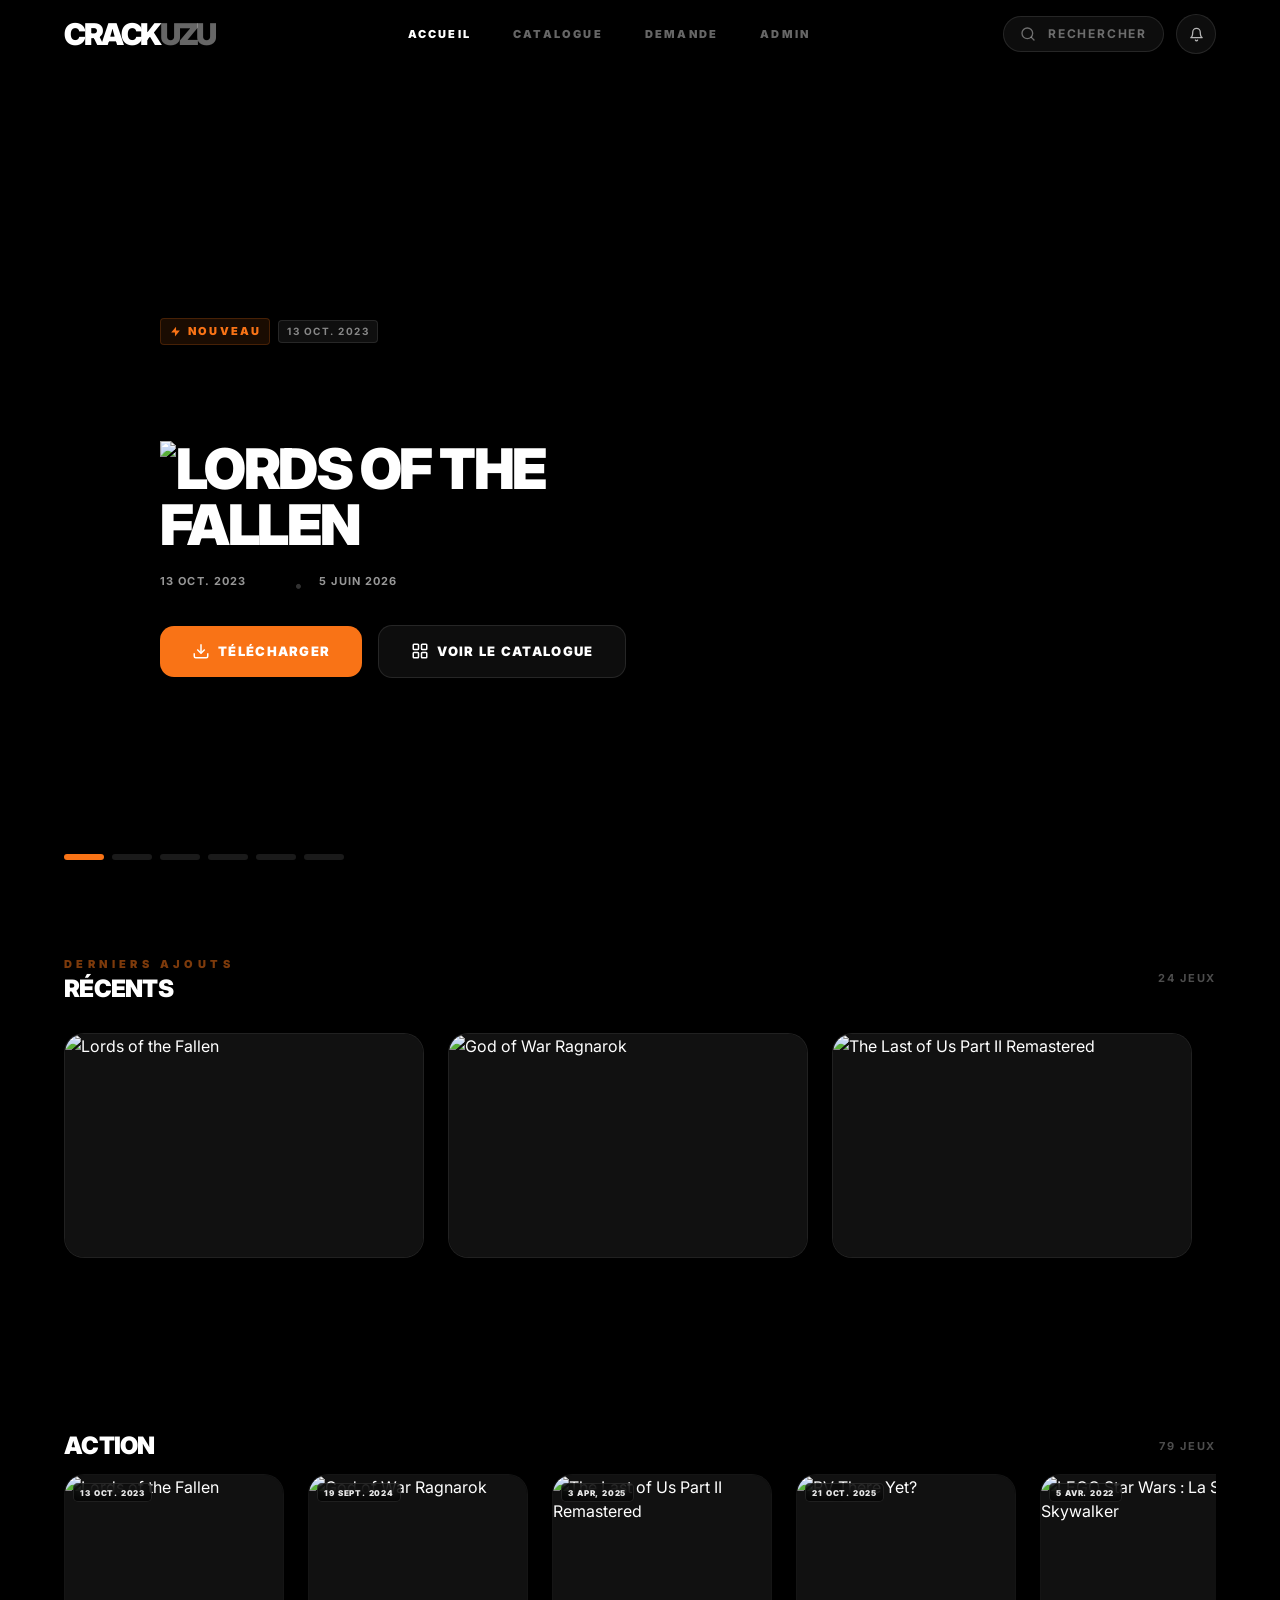
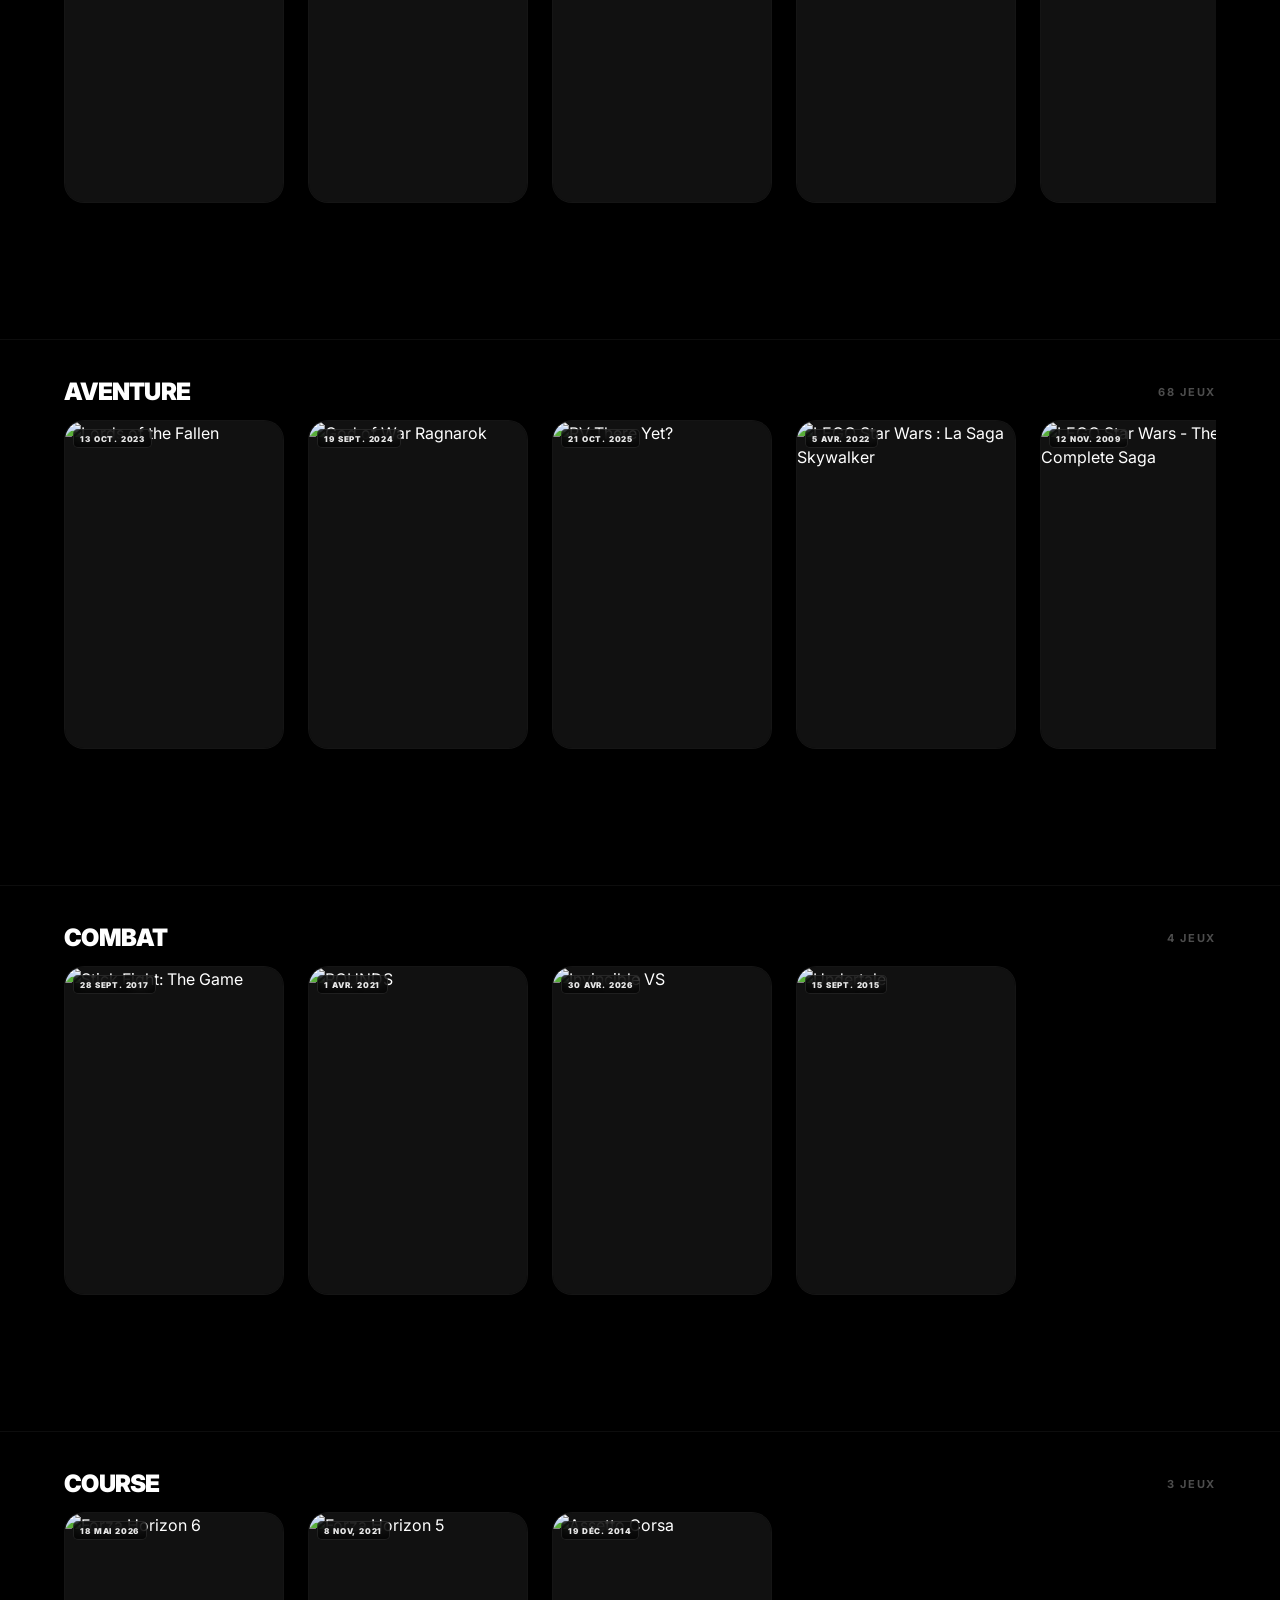
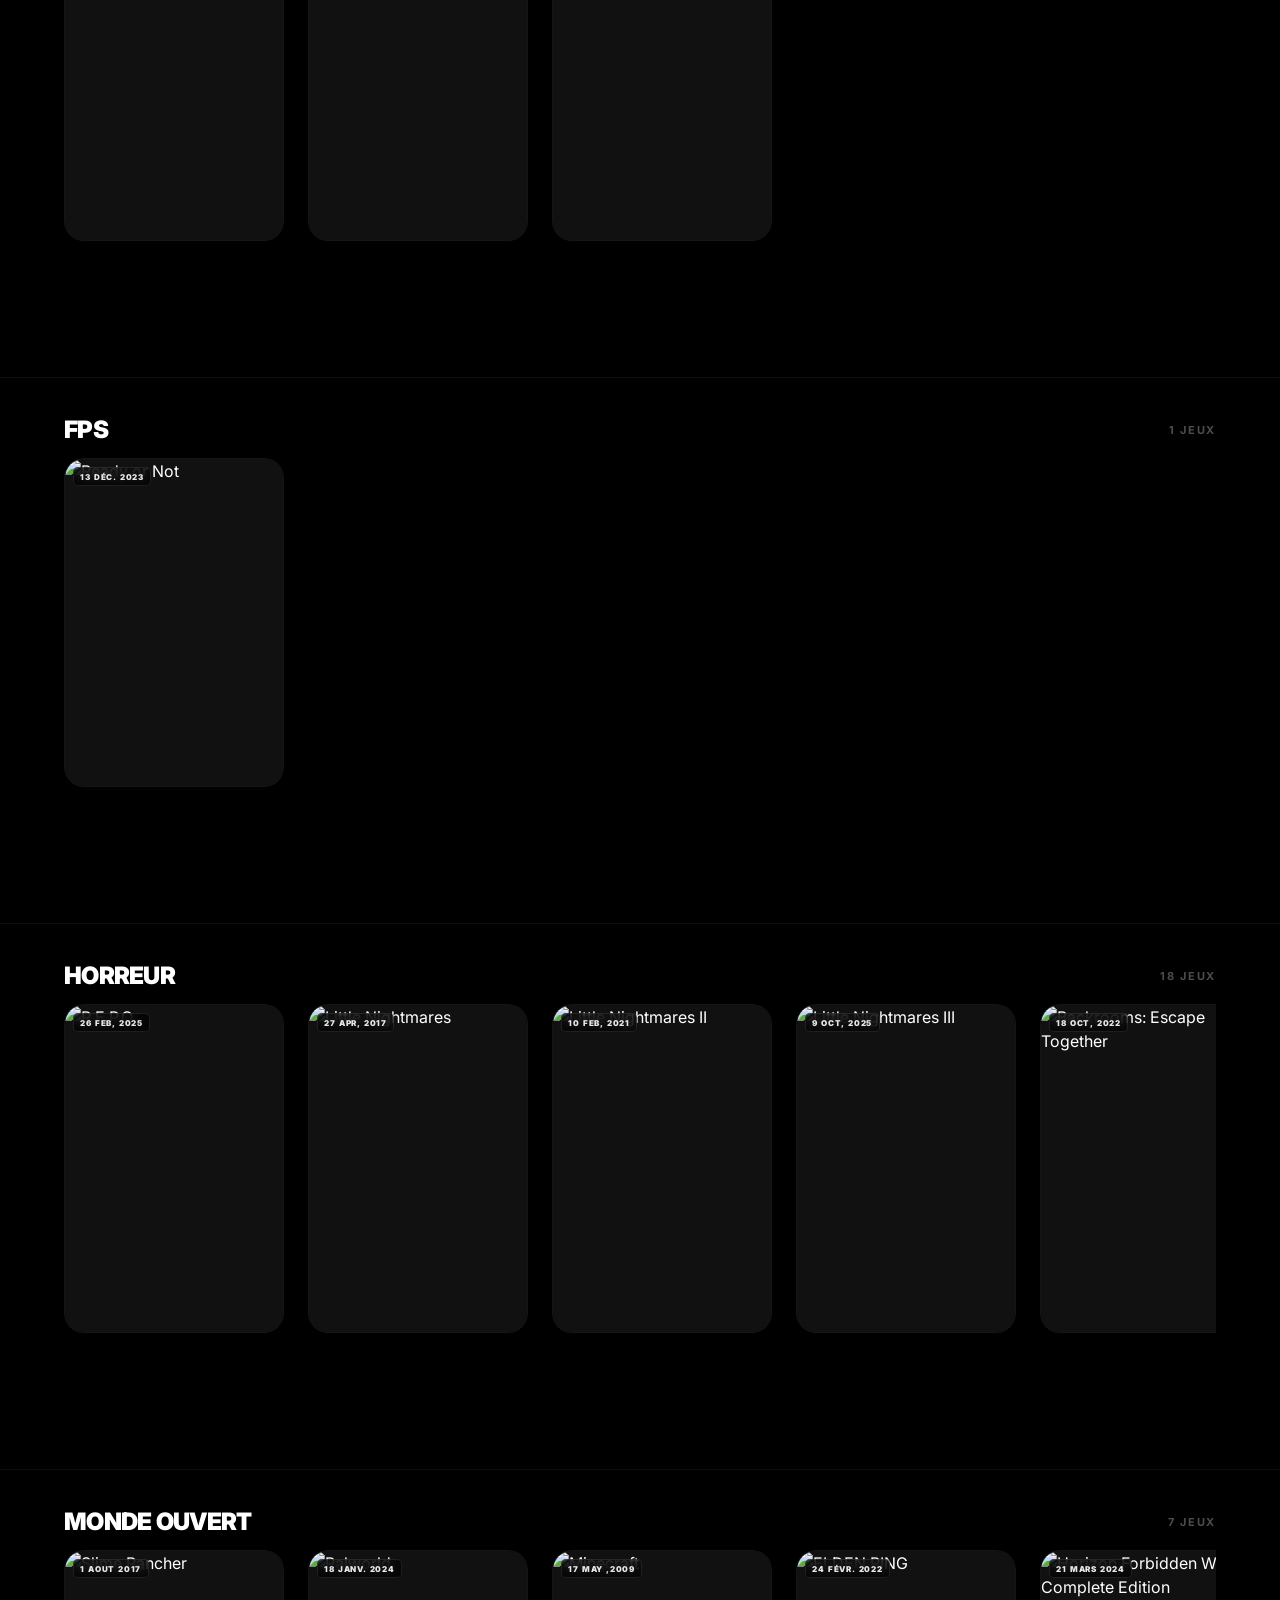
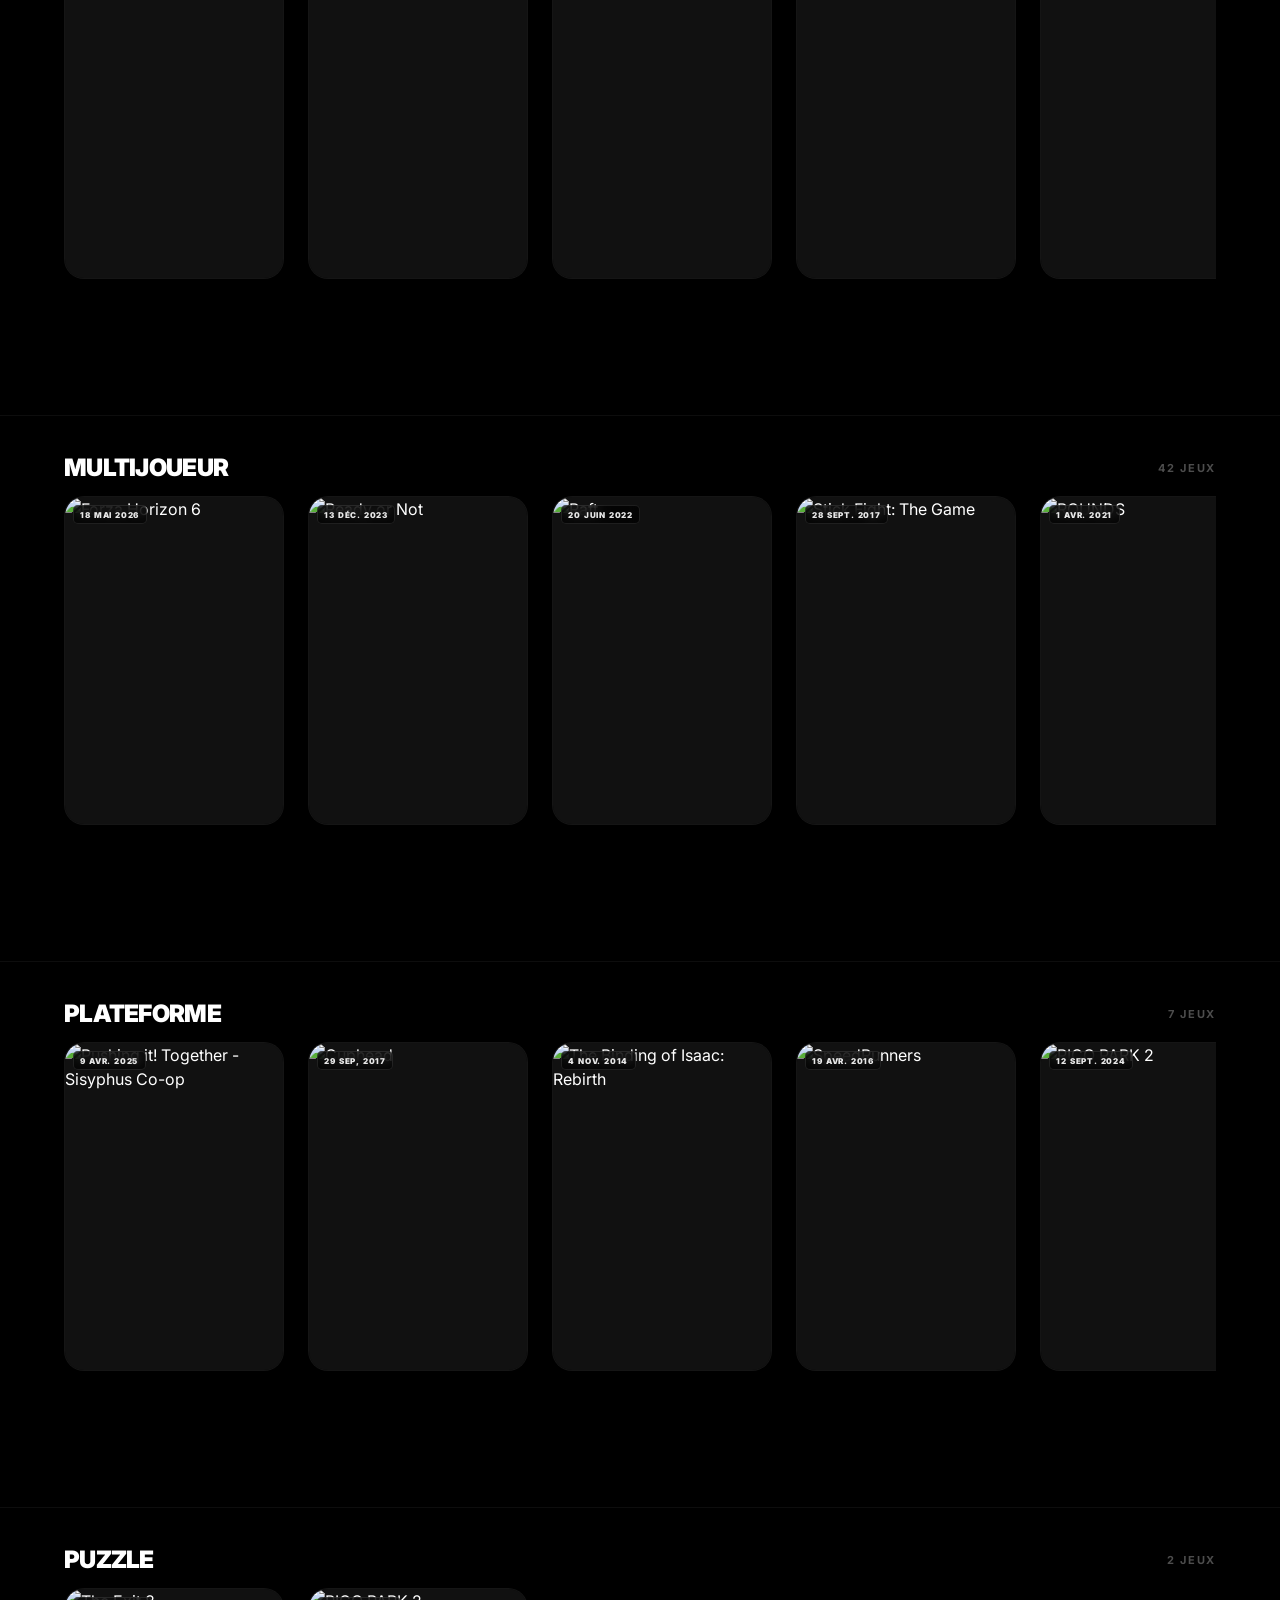
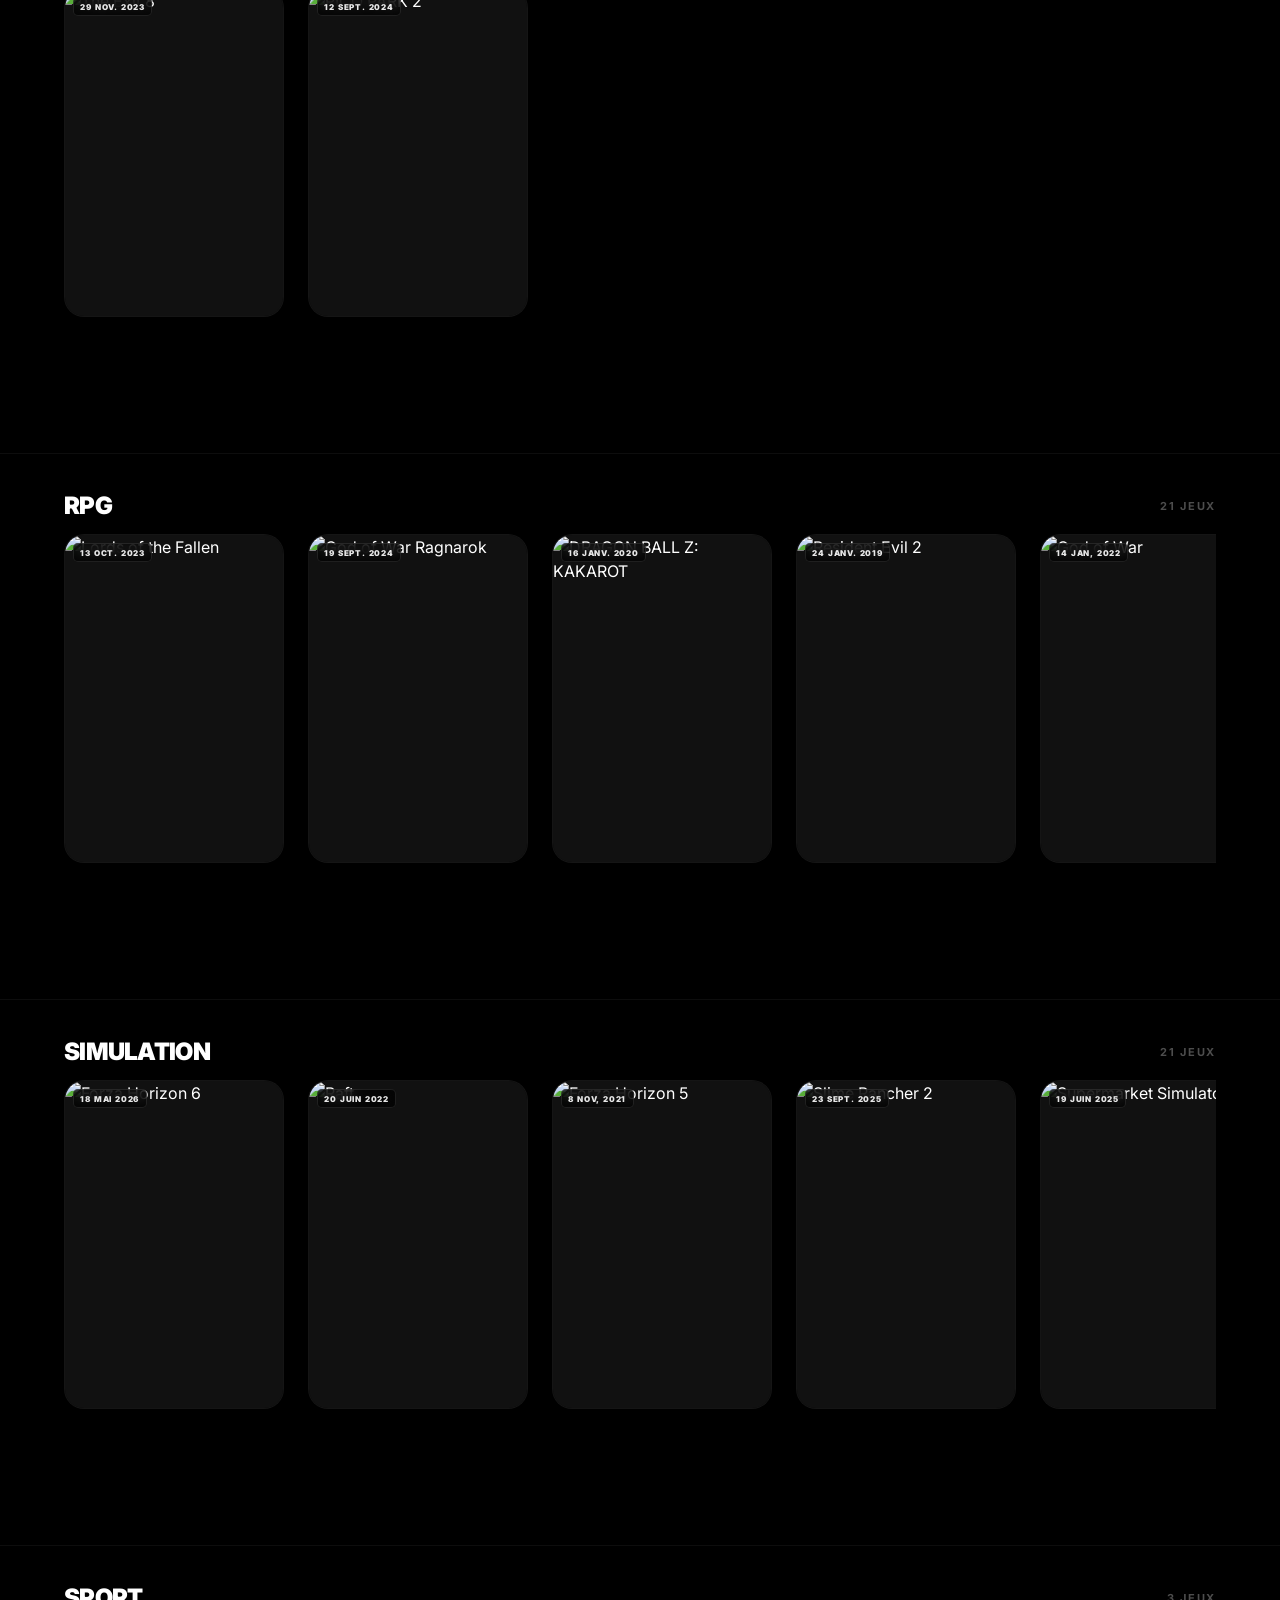
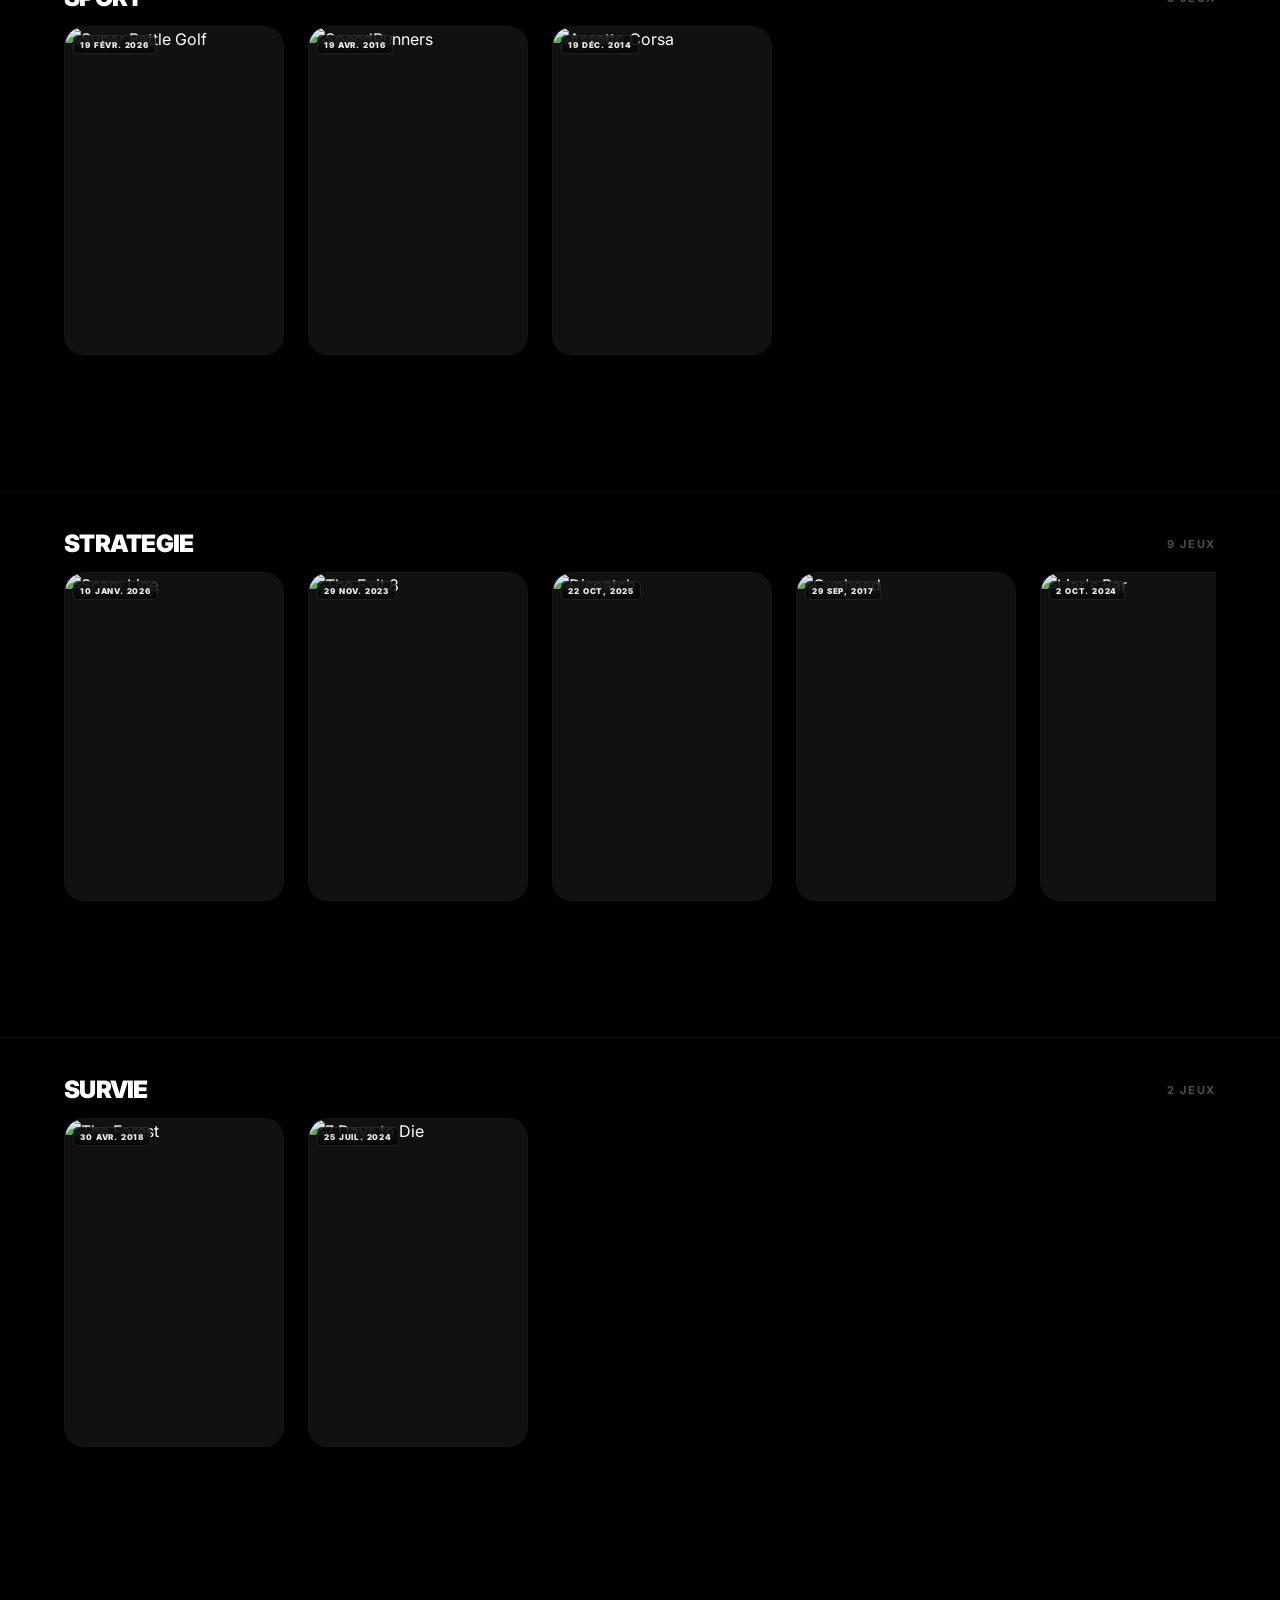
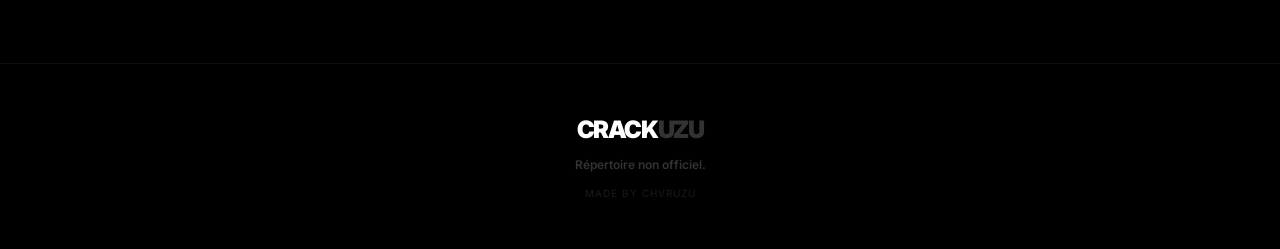
==== commit 8ab0fc21: "Update index.html" ====
--- a/index.html
+++ b/index.html
@@ -944,15 +944,15 @@
     .source-name{font-size:.875rem;font-weight:600}
 
     /* ─── REQUEST CARDS ─── */
-    .req-list{display:flex;flex-direction:column;gap:.75rem;max-height:500px;overflow-y:auto;padding-right:.25rem}
+    .req-list{display:grid;grid-template-columns:repeat(auto-fill,minmax(350px,1fr));gap:1rem;max-height:600px;overflow-y:auto;padding-right:.5rem;align-content:start}
     .req-list::-webkit-scrollbar{width:4px}
     .req-list::-webkit-scrollbar-thumb{background:rgba(255,255,255,.15);border-radius:99px}
-    .req-card{display:flex;gap:1rem;padding:1rem;border-radius:1rem;background:rgba(255,255,255,.03);border:1px solid rgba(255,255,255,.08);cursor:pointer;transition:all .25s;position:relative;overflow:hidden}
+    .req-card{display:flex;gap:1rem;padding:1rem;border-radius:1rem;background:rgba(255,255,255,.03);border:1px solid rgba(255,255,255,.08);cursor:pointer;transition:all .25s;position:relative;overflow:hidden;flex-shrink:0}
     .req-card:hover{background:rgba(249,115,22,.06);border-color:rgba(249,115,22,.25);transform:translateX(4px)}
     .req-card-img{width:56px;height:80px;border-radius:.75rem;object-fit:cover;background:#1a1a1a;flex-shrink:0;border:1px solid rgba(255,255,255,.08)}
     .req-card-body{flex:1;min-width:0;display:flex;flex-direction:column;gap:.35rem}
     .req-card-top{display:flex;align-items:flex-start;justify-content:space-between;gap:.5rem}
-    .req-card-name{font-size:.9375rem;font-weight:700;white-space:nowrap;overflow:hidden;text-overflow:ellipsis;flex:1;min-width:0}
+    .req-card-name{font-size:.9375rem;font-weight:700;flex:1;min-width:0;overflow:hidden;text-overflow:ellipsis;display:-webkit-box;-webkit-line-clamp:2;-webkit-box-orient:vertical}
     .req-card-price{font-size:.75rem;font-weight:700;padding:.2rem .6rem;border-radius:99px;background:rgba(249,115,22,.15);color:#f97316;white-space:nowrap;flex-shrink:0}
     .req-card-price.free{background:rgba(34,197,94,.12);color:#22c55e}
     .req-card-dev{font-size:.75rem;color:rgba(255,255,255,.35);white-space:nowrap;overflow:hidden;text-overflow:ellipsis}
@@ -2126,6 +2126,13 @@
 // ── UTILITAIRES PARTAGÉS ─────────────────────────────────────────────────────
 function fd(s){if(!s)return'—';const d=new Date(s);return isNaN(d)?'—':d.toLocaleDateString('fr-FR',{day:'numeric',month:'short',year:'numeric'});}
 function e(s){if(!s)return'';return String(s).replace(/&/g,'&amp;').replace(/</g,'&lt;').replace(/>/g,'&gt;').replace(/"/g,'&quot;').replace(/'/g,'&#39;');}
+function cleanTitle(str){
+  if (!str) return '';
+  // Decode UTF-8 mis‑encoded characters
+  try { str = decodeURIComponent(escape(str)); } catch(e) {}
+  // Remove unwanted symbols
+  return str.replace(/[^\w\s\-\.,'":;!\?\(\)\[\]\/]/g, '').trim();
+}
 function e2(s){return e(s).replace(/&#39;/g,"\\'");}
 function sid(s){return s.replace(/[^a-zA-Z0-9]/g,'_');}
 function timeAgo(s){if(!s)return'';const d=new Date(s),now=new Date(),diff=Math.floor((now-d)/1000);if(diff<60)return'À l\'instant';if(diff<3600)return Math.floor(diff/60)+' min';if(diff<86400)return Math.floor(diff/3600)+'h';if(diff<604800)return Math.floor(diff/86400)+'j';return d.toLocaleDateString('fr-FR',{day:'numeric',month:'short'});}
@@ -3568,12 +3575,12 @@
       return `
         <div style="background:rgba(255,255,255,.05);border:1px solid rgba(255,255,255,.1);border-radius:1rem;padding:1.25rem;margin-bottom:1rem;transition:all .2s" onmouseover="this.style.borderColor='rgba(249,115,22,.5)';this.style.background='rgba(249,115,22,.05)'" onmouseout="this.style.borderColor='rgba(255,255,255,.1)';this.style.background='rgba(255,255,255,.05)'">
           <div style="display:flex;justify-content:space-between;align-items:flex-start;margin-bottom:.75rem">
-            <div>
-              <div style="font-weight:700;color:#fff;font-size:1rem">${escapeHtml(sourceType)}</div>
-              <div style="font-size:.85rem;color:#94a3b8;margin-top:.25rem">${escapeHtml(finalName.substring(0, 60))}${finalName.length > 60 ? '...' : ''}</div>
+            <div style="flex:1;min-width:0;padding-right:.5rem">
+              <div style="font-weight:700;color:#fff;font-size:1rem;word-break:break-word;line-height:1.3">${escapeHtml(finalName)}</div>
+              <div style="font-size:.85rem;color:#94a3b8;margin-top:.25rem">${escapeHtml(sourceType)}</div>
               ${size ? `<div style="font-size:.8rem;color:#64748b;margin-top:.5rem"><span style="color:#f97316">📦 Taille:</span> ${escapeHtml(size)}</div>` : ''}
             </div>
-            ${size ? `<div style="background:rgba(249,115,22,.2);color:#f97316;padding:.35rem .75rem;border-radius:.5rem;font-size:.75rem;font-weight:600">${escapeHtml(size)}</div>` : ''}
+            ${size ? `<div style="background:rgba(249,115,22,.2);color:#f97316;padding:.35rem .75rem;border-radius:.5rem;font-size:.75rem;font-weight:600;flex-shrink:0">${escapeHtml(size)}</div>` : ''}
           </div>
           <button onclick="window.open('${escapeHtml(url)}', '_blank')" style="width:100%;padding:.875rem;background:${btnGradient};color:#fff;border:none;border-radius:.75rem;font-weight:600;cursor:pointer;transition:all .2s;display:flex;align-items:center;justify-content:center;gap:.5rem;box-shadow:${btnShadow}" onmouseover="this.style.transform='translateY(-2px)';this.style.boxShadow='0 10px 30px rgba(249,115,22,.4)'" onmouseout="this.style.transform='';this.style.boxShadow='${btnShadow}'">
             ${iconSvg}
@@ -4231,10 +4238,10 @@
       text = decodeHTML(text);
 
       text = text
-        .replace(/Ã¢ÂÂ¢/g, '')
-        .replace(/Ã¢âÂ¢/g, '')
-        .replace(/Ã¢ÂÂ¢/g, '')
-        .replace(/ÃÂ©/g, 'e')
+        .replace(/Ã¢Â„Â¢/g, '')
+        .replace(/Ã¢â€žÂ¢/g, '')
+        .replace(/Ã¢Â€Â¢/g, '')
+        .replace(/ÃƒÂ©/g, 'e')
         .replace(/Ã©/g, 'e')
         .replace(/Ã¨/g, 'e')
         .replace(/Ãª/g, 'e')
@@ -4556,7 +4563,7 @@
           `https://cdn.cloudflare.steamstatic.com/steam/apps/${appid}/header.jpg`,
           `https://cdn.cloudflare.steamstatic.com/steam/apps/${appid}/page_bg_raw.jpg`,
           `https://cdn.cloudflare.steamstatic.com/steam/apps/${appid}/page_background_generated.jpg`,
-          `https://cdn.akamai.steamstatic.com/steam/apps/${appid}/library_hero_blur.jpg`,
+          `https://cdn.cloudflare.steamstatic.com/steam/apps/${appid}/library_hero_blur.jpg`,
           `https://cdn.cloudflare.steamstatic.com/steam/apps/${appid}/capsule_616x353.jpg`,
           `https://cdn.cloudflare.steamstatic.com/steam/apps/${appid}/capsule_467x181.jpg`,
           steamBackground,
@@ -5375,18 +5382,17 @@
         }
 
         container.innerHTML = _discordRequests.map((req, idx) => {
-          const genres = (req.genres || '').split(',').map(g => g.trim()).filter(Boolean);
-          const priceClass = (!req.price || req.price === '0' || req.price.toLowerCase().includes('free')) ? 'free' : '';
-          const priceText = (!req.price || req.price === '0') ? 'Gratuit' : req.price;
+          const name = cleanText(req.name || '');
+          const dev = cleanText(req.developers || '');
+          const genres = (req.genres || '').split(',').map(g => cleanText(g.trim())).filter(Boolean);
           return `
           <div class="req-card" onclick="loadRequestIntoForm(${idx})">
             <img class="req-card-img" src="${esc(req.img || (req.appId ? `https://cdn.cloudflare.steamstatic.com/steam/apps/${req.appId}/header.jpg` : ''))}" onerror="this.src='';this.style.background='rgba(255,255,255,.05)'" loading="lazy">
             <div class="req-card-body">
               <div class="req-card-top">
-                <div class="req-card-name">${esc(req.name)}</div>
-                <div class="req-card-price ${priceClass}">${esc(priceText)}</div>
+                <div class="req-card-name">${esc(name || 'Sans titre')}</div>
               </div>
-              ${req.developers ? `<div class="req-card-dev">${esc(req.developers)}</div>` : ''}
+              ${dev ? `<div class="req-card-dev">${esc(dev)}</div>` : ''}
               ${genres.length ? `<div class="req-card-tags">${genres.slice(0,4).map(g => `<span class="req-card-tag">${esc(g)}</span>`).join('')}</div>` : ''}
               <div class="req-card-bottom">
                 <div class="req-card-date">${timeAgo(req.requested_at)}</div>
@@ -5674,4 +5680,4 @@
 </script>
 
 </body>
-</html>+</html>
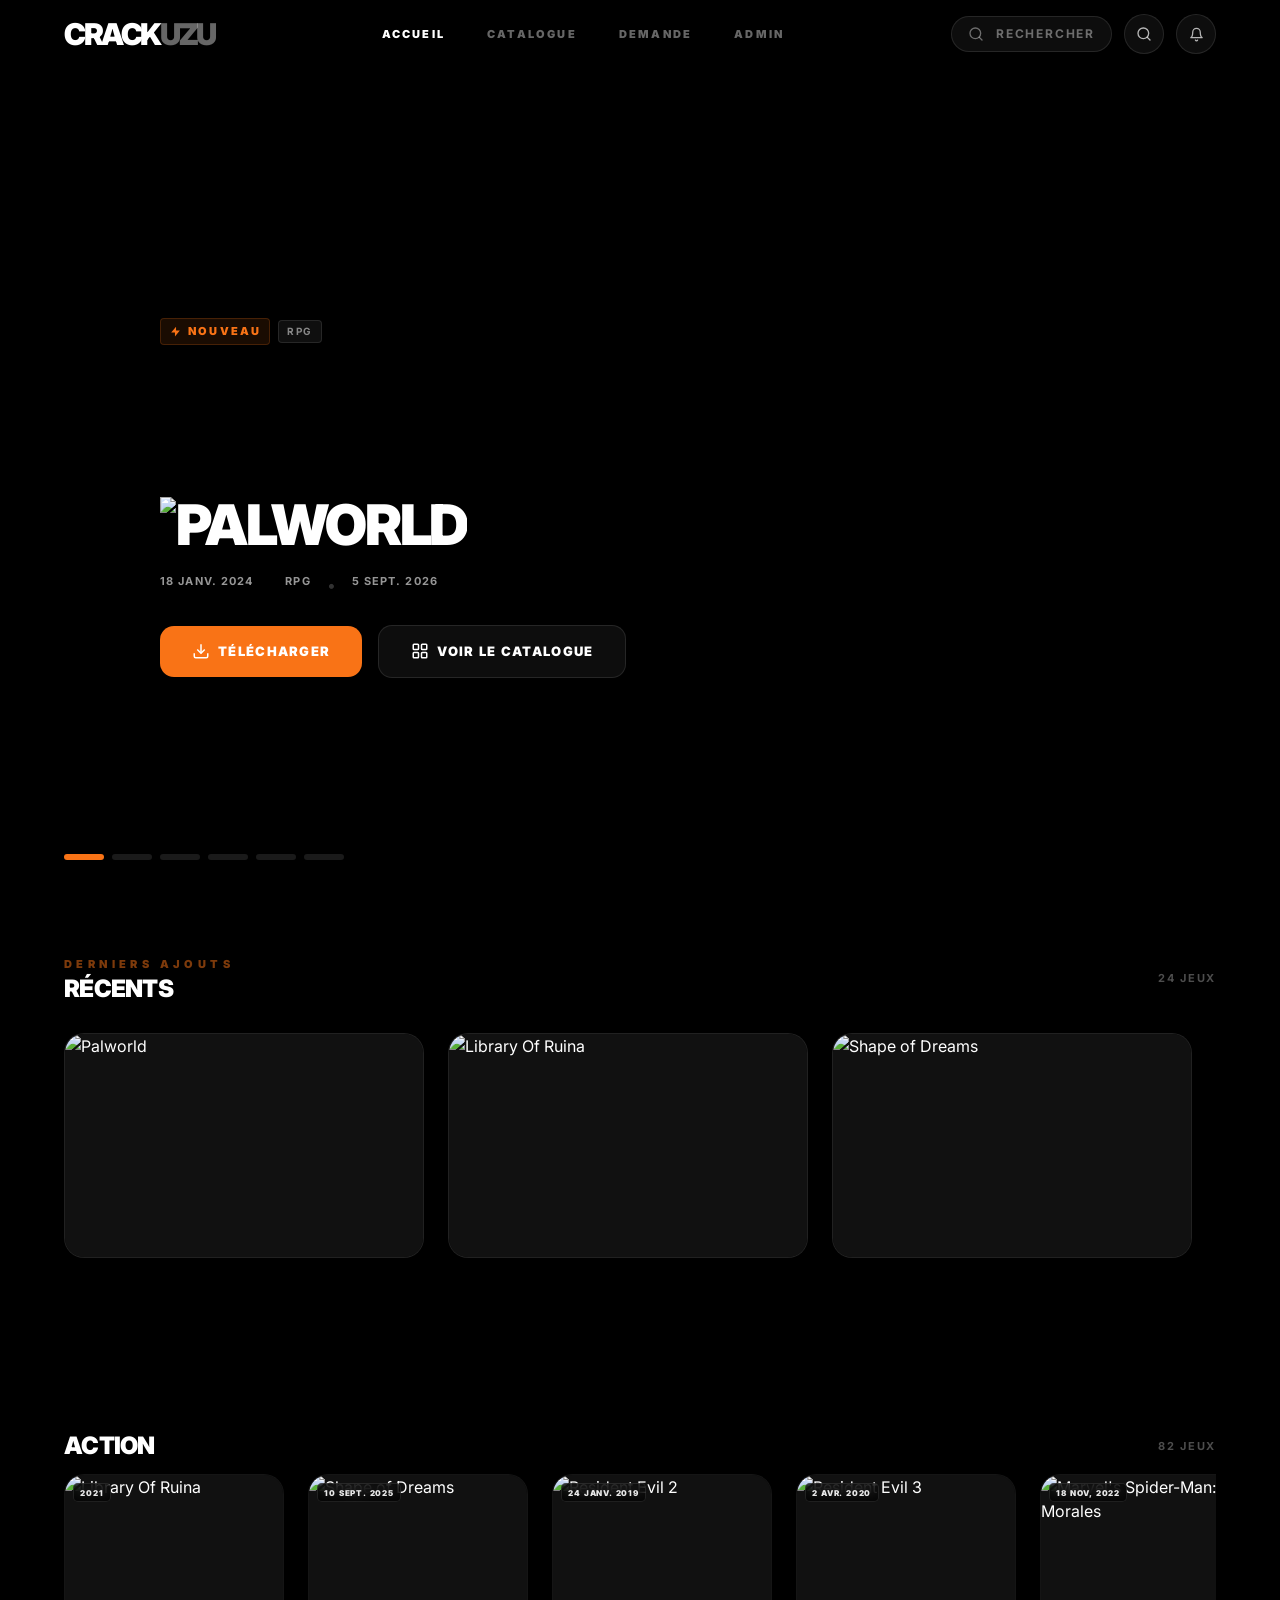
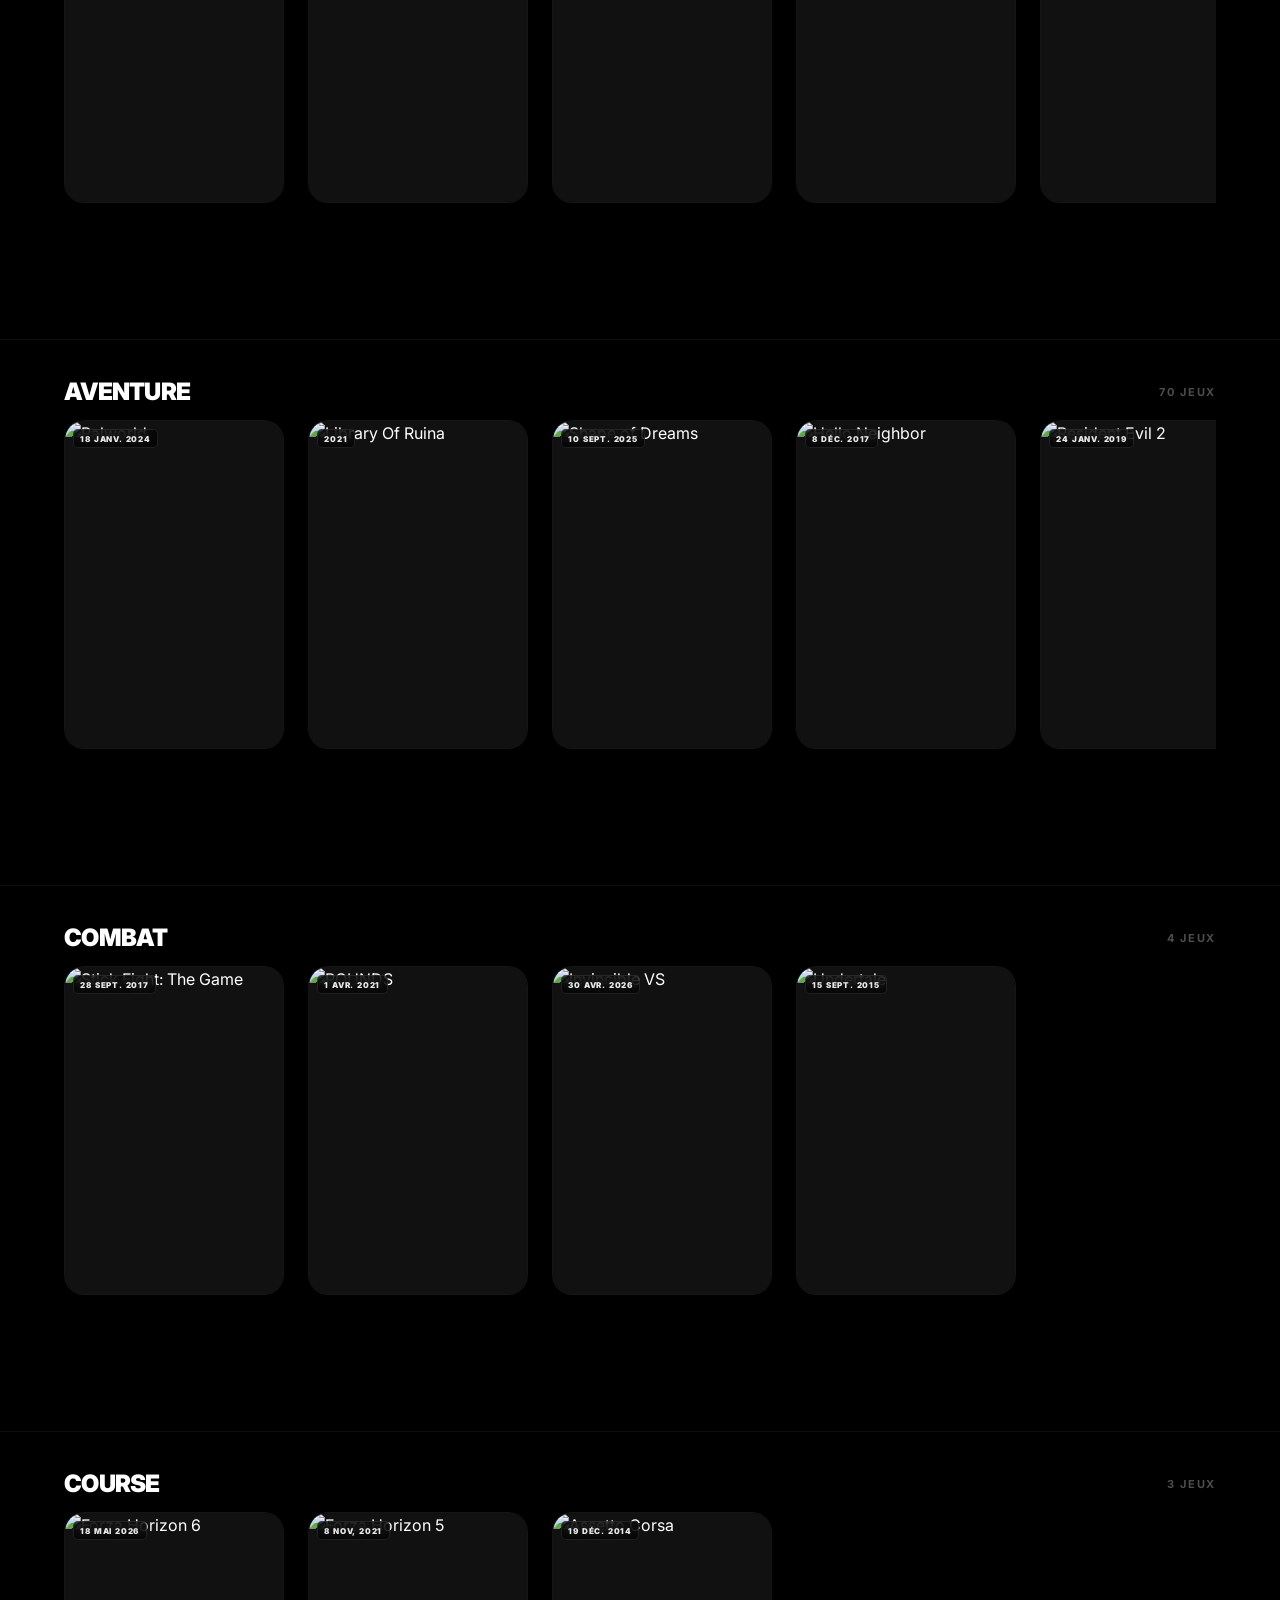
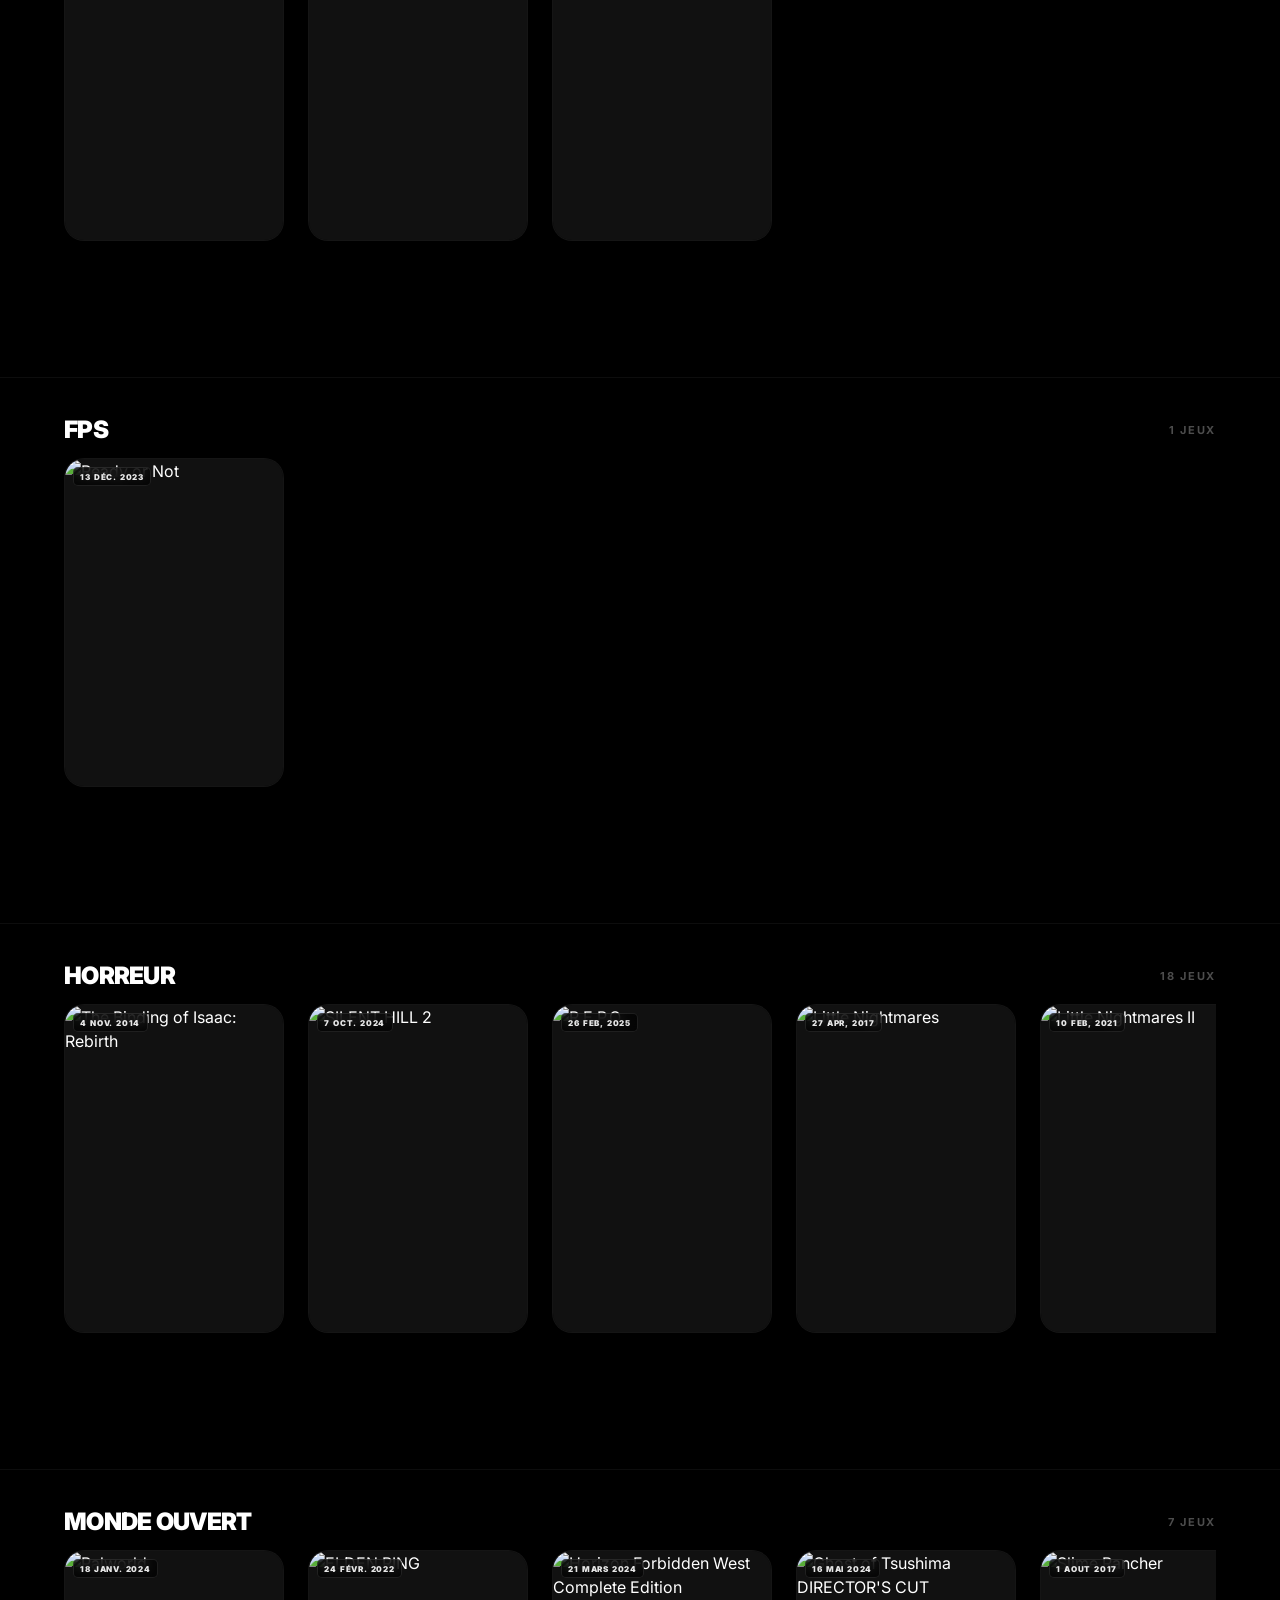
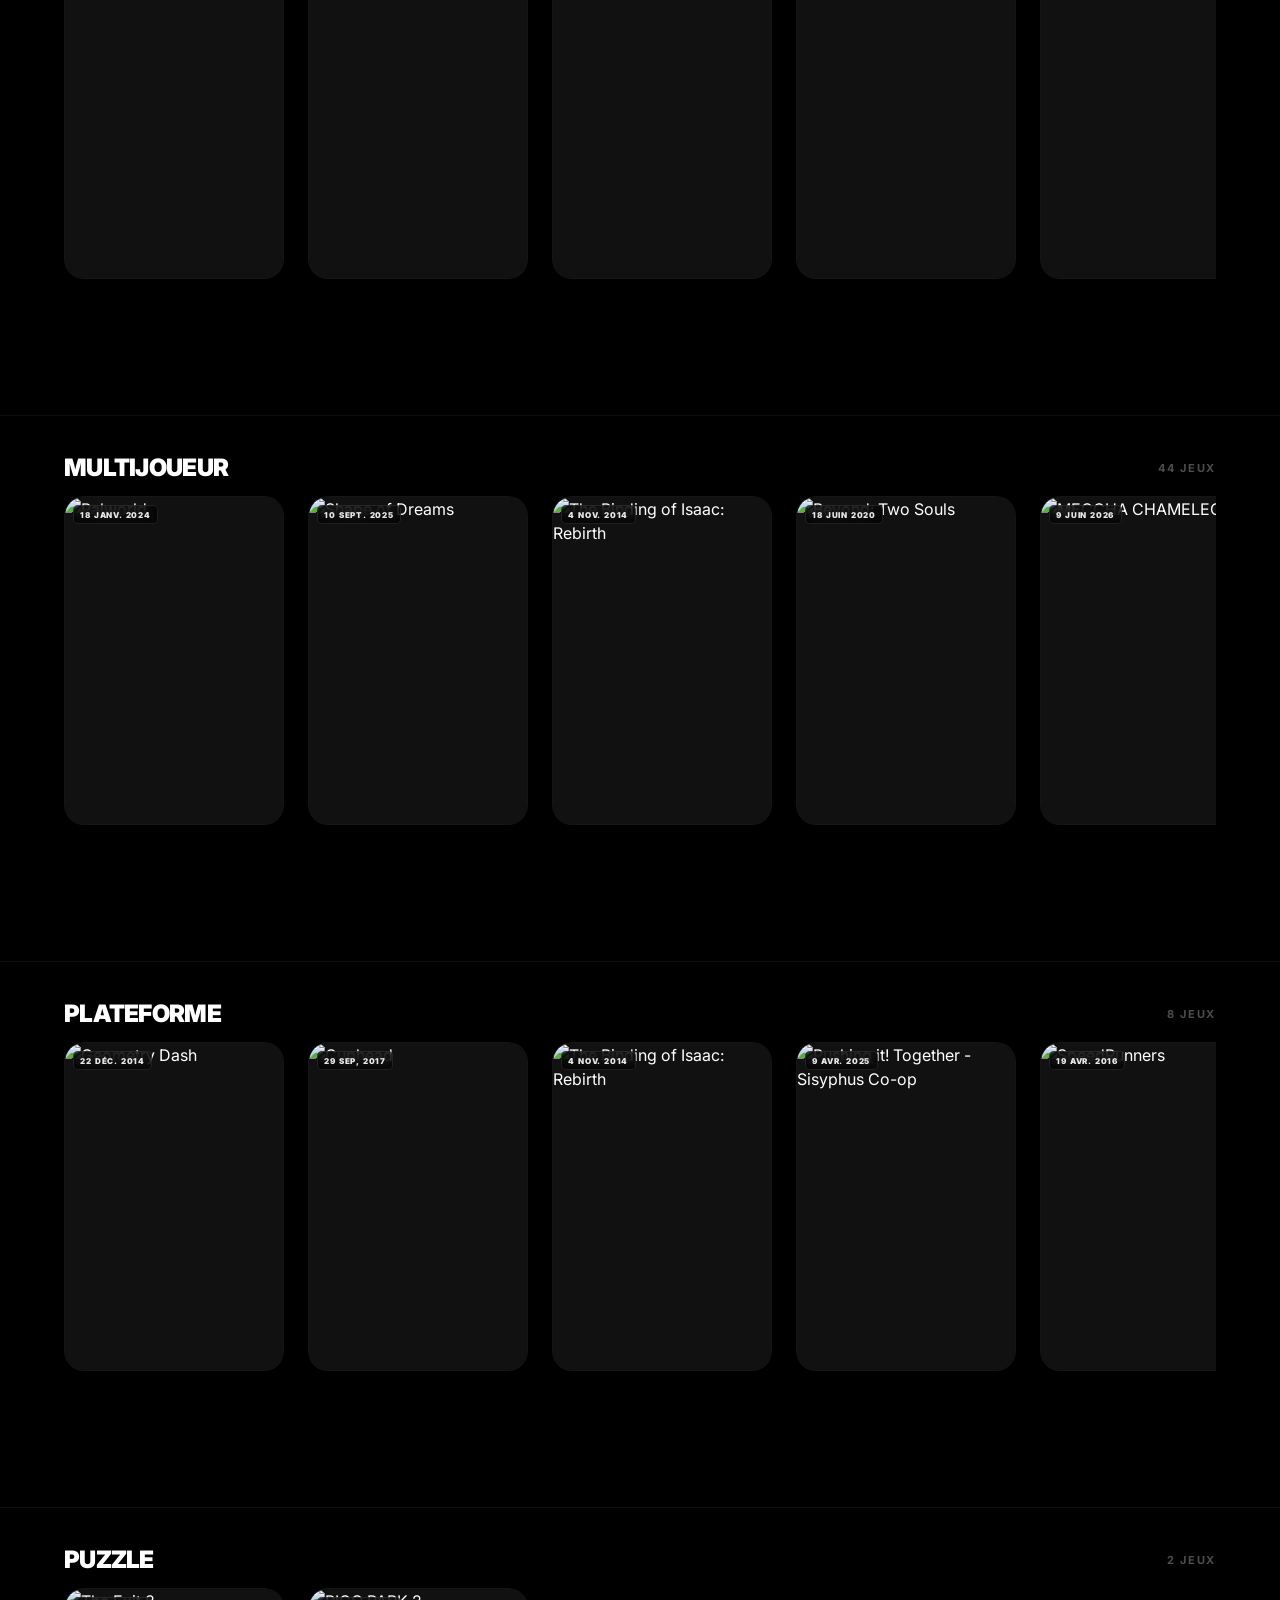
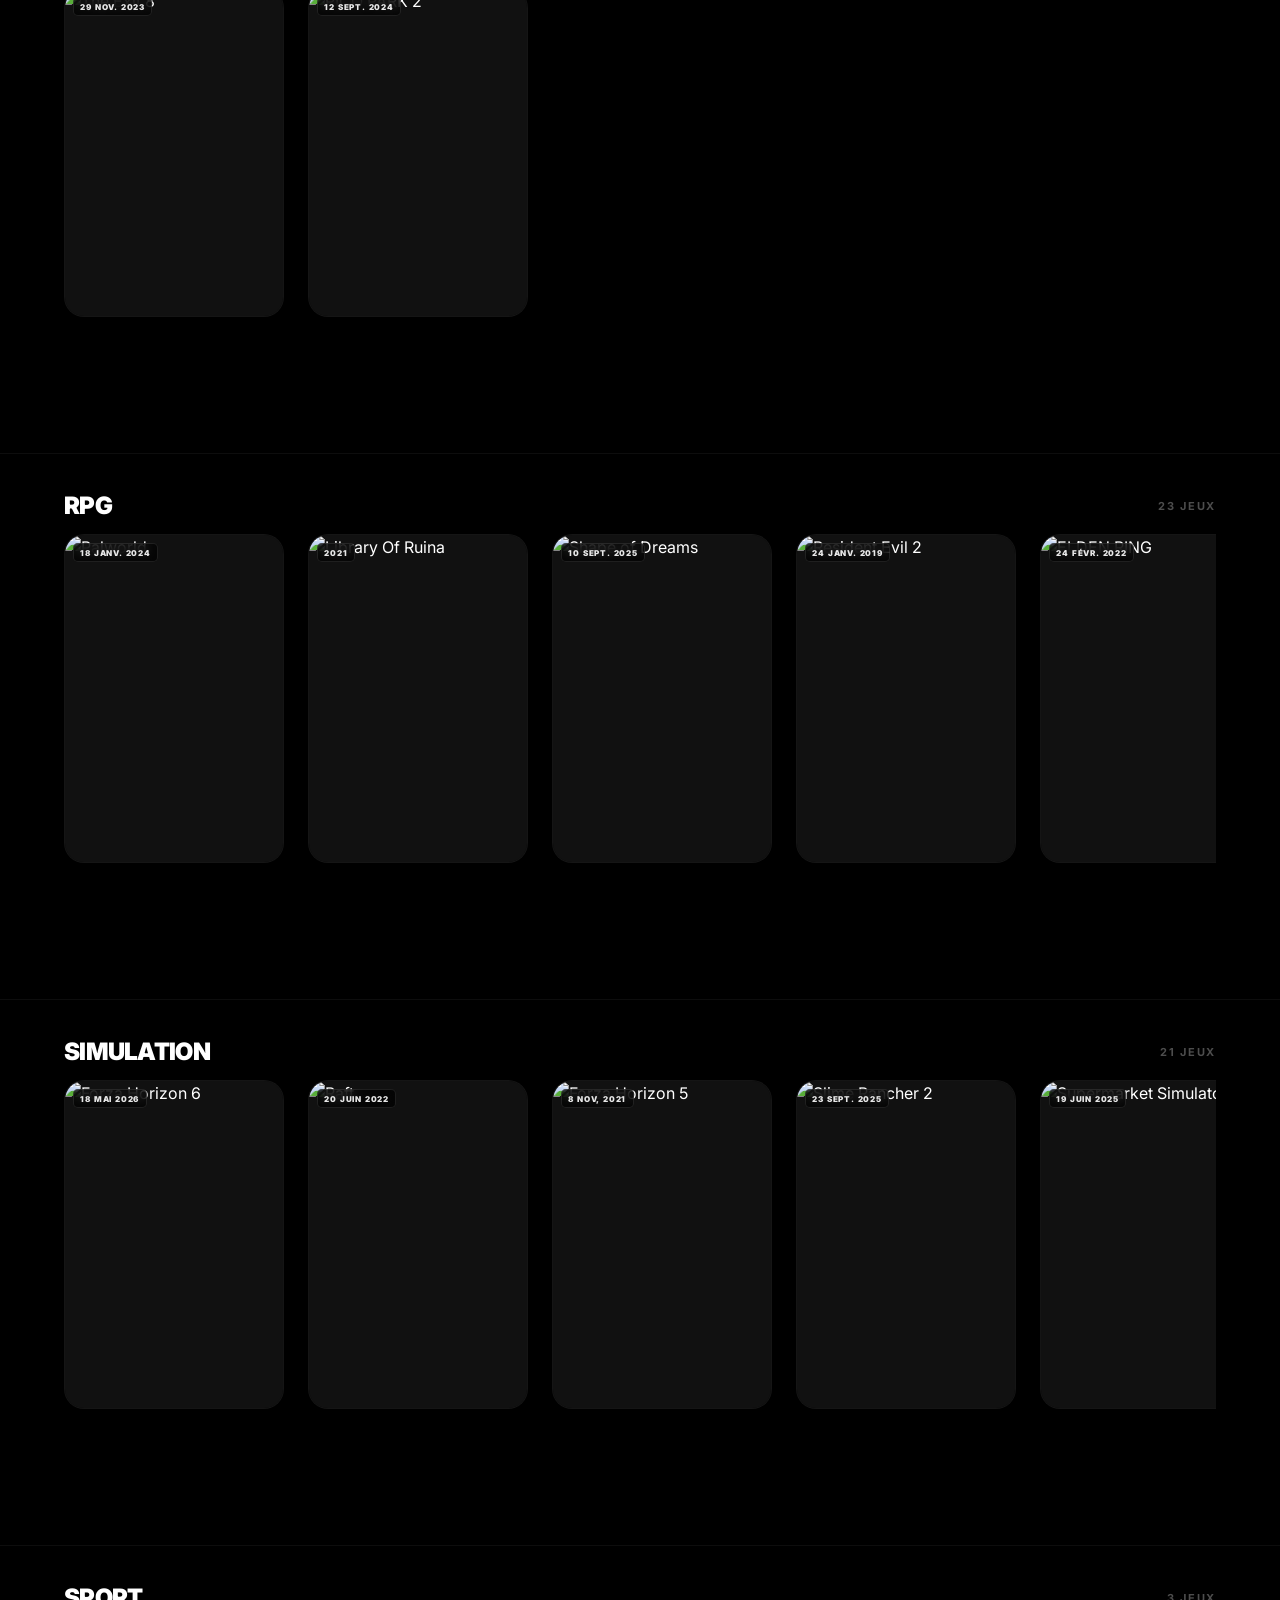
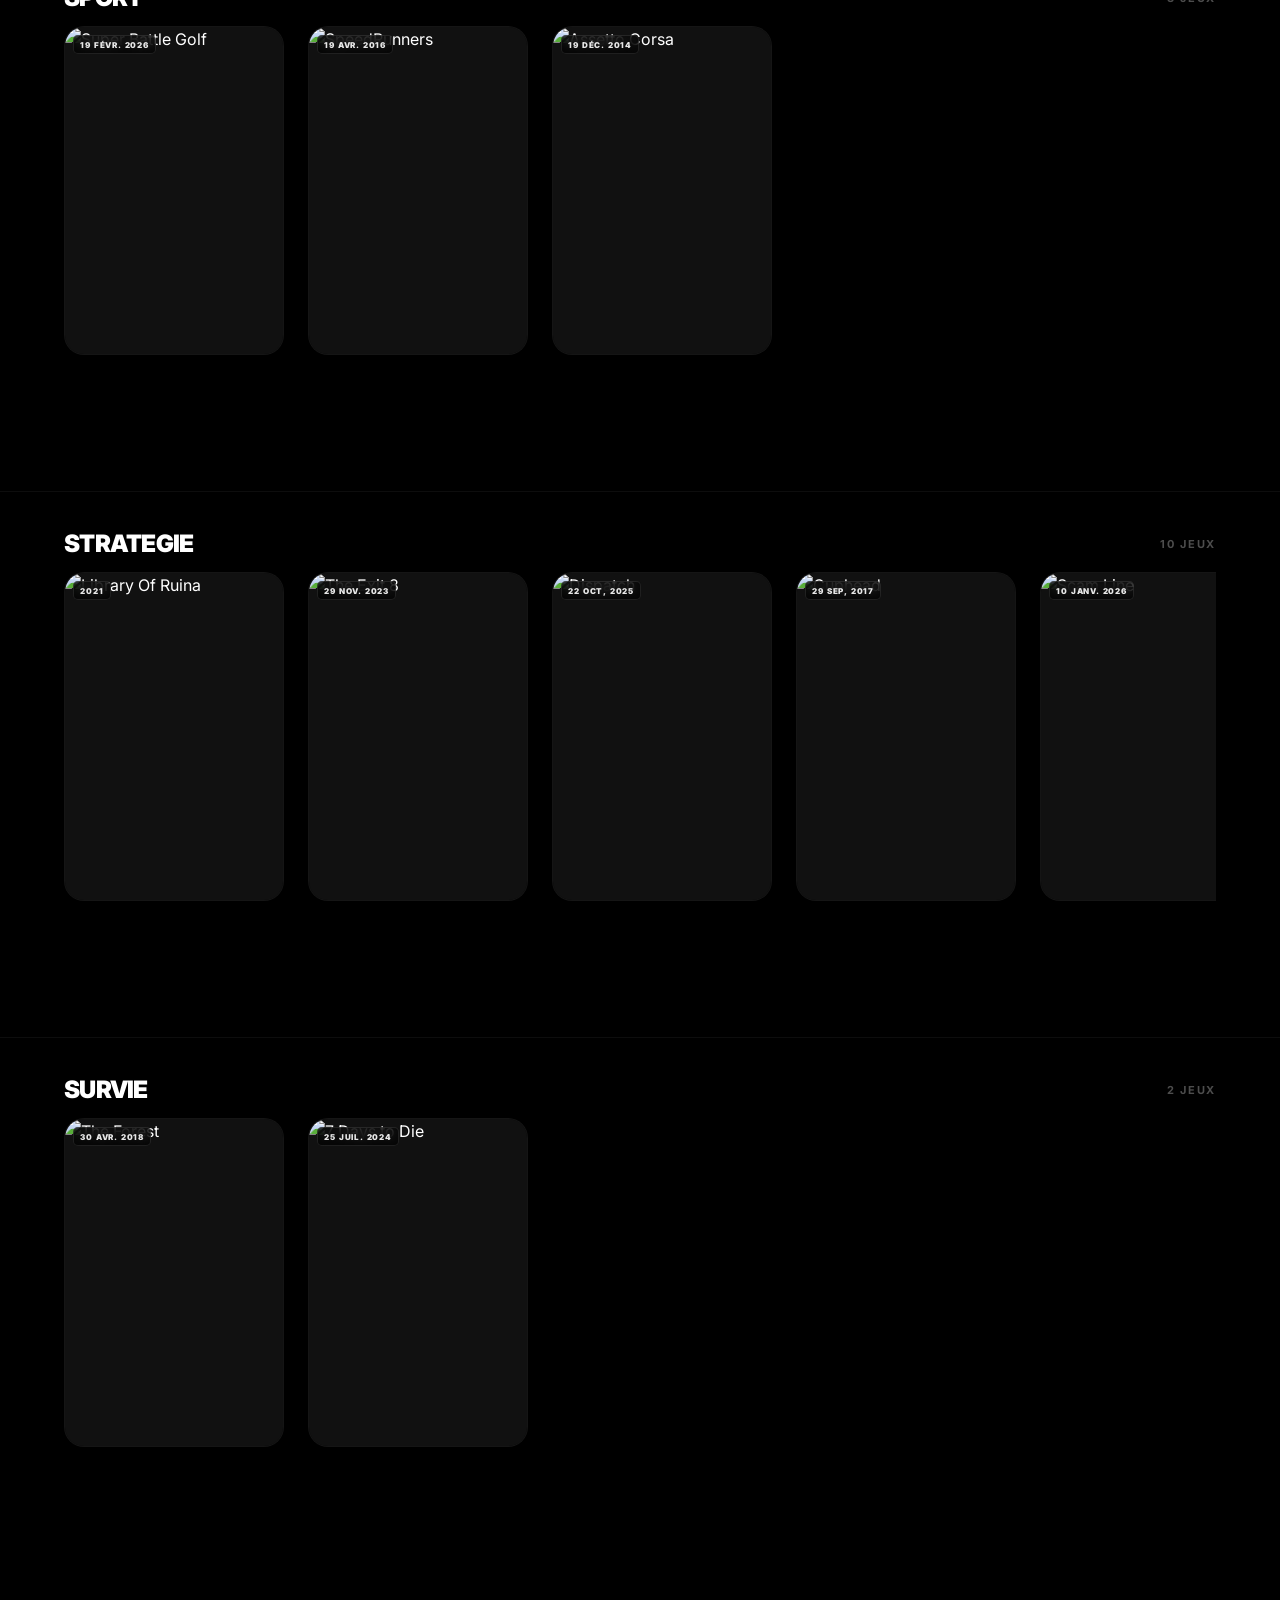
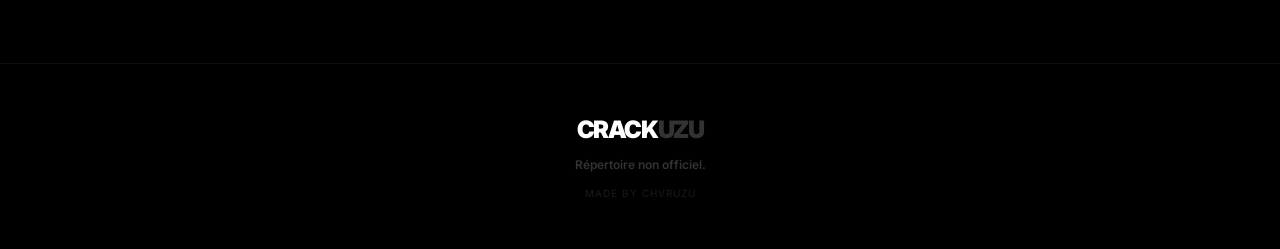
==== commit 29cfc262: "Deploy local version, replace remote" ====
--- a/index.html
+++ b/index.html
@@ -1,4 +1,4 @@
-<!DOCTYPE html>
+﻿<!DOCTYPE html>
 <html lang="fr">
 <head>
 <meta charset="utf-8">
@@ -10,1261 +10,18 @@
 <link rel="preconnect" href="https://fonts.googleapis.com">
 <link rel="preconnect" href="https://fonts.gstatic.com" crossorigin>
 <link href="https://fonts.googleapis.com/css2?family=Inter:wght@300;400;500;600;700;800;900&display=swap" rel="stylesheet">
-<style>
-/* ══════════════════════════════════════════════════════════
-   RESET & BASE
-══════════════════════════════════════════════════════════ */
-*,:before,:after{box-sizing:border-box;border-width:0;border-style:solid;border-color:#333}
-html{line-height:1.5;-webkit-text-size-adjust:100%;tab-size:4;font-family:Inter,system-ui,-apple-system,sans-serif;-webkit-tap-highlight-color:transparent;scroll-behavior:smooth}
-body{margin:0;line-height:inherit;background:#000;color:#fff;font-family:Inter,system-ui,-apple-system,sans-serif;-webkit-font-smoothing:antialiased;-moz-osx-font-smoothing:grayscale;overflow-x:hidden}
-a{color:inherit;text-decoration:inherit}
-button{font-family:inherit;font-size:100%;font-weight:inherit;line-height:inherit;color:inherit;margin:0;padding:0;cursor:pointer;background:transparent;border-width:0;-webkit-appearance:button}
-h1,h2,h3,p{margin:0}
-ul{list-style:none;margin:0;padding:0}
-input{font-family:inherit;font-size:100%;color:inherit;margin:0;padding:0}
-img,svg{display:block;vertical-align:middle}
-img{max-width:100%;height:auto}
-textarea,select{font:inherit;color:inherit}
-:root{--orange:#f97316;--orange-dim:rgba(249,115,22,.1);--w5:rgba(255,255,255,.05);--w10:rgba(255,255,255,.10);--w20:rgba(255,255,255,.20);--w40:rgba(255,255,255,.40)}
-::-webkit-scrollbar{width:6px;height:6px}
-::-webkit-scrollbar-track{background:transparent}
-::-webkit-scrollbar-thumb{background:#f97316;border-radius:3px}
-::-webkit-scrollbar-thumb:hover{background:#ea580c}
-::selection{background:rgba(249,115,22,.3);color:#fff}
-
-/* ══════════════════════════════════════════════════════════
-   HEADER (permanent, jamais rechargé)
-══════════════════════════════════════════════════════════ */
-.header{position:fixed;top:0;left:0;right:0;z-index:10003;transition:all .5s;background:linear-gradient(to bottom,rgba(0,0,0,.6),rgba(0,0,0,.1),transparent)}
-.header.scrolled{background:rgba(0,0,0,.7);backdrop-filter:blur(12px);-webkit-backdrop-filter:blur(12px);border-bottom:1px solid rgba(255,255,255,.08)}
-.nav{max-width:2000px;margin:0 auto}
-.nav-inner{display:flex;align-items:center;justify-content:space-between;padding:0 1.5rem;height:68px}
-@media(min-width:768px){.nav-inner{padding:0 2.5rem}}
-@media(min-width:1024px){.nav-inner{padding:0 4rem}}
-.logo-link{display:flex;align-items:center;gap:.75rem;flex-shrink:0;cursor:pointer}
-.logo-text{font-size:1.875rem;font-weight:900;letter-spacing:-.08em;line-height:1;user-select:none;text-transform:uppercase}
-.logo-dim{color:rgba(255,255,255,.4)}
-.nav-links{display:none}
-@media(min-width:1024px){.nav-links{display:flex;align-items:center}}
-.nav-links ul{display:flex;align-items:center;gap:.5rem;list-style:none;margin:0;padding:0}
-.nav-a{padding:.5rem 1rem;font-size:11px;font-weight:900;text-transform:uppercase;letter-spacing:.2em;border-radius:9999px;transition:all .3s;border:1px solid transparent;color:rgba(255,255,255,.4);cursor:pointer;background:none}
-.nav-a:hover{color:rgba(255,255,255,.8);background:rgba(255,255,255,.05)}
-.nav-a.active{color:#fff}
-.nav-right{display:flex;align-items:center;gap:.75rem}
-.search-pill{display:none;align-items:center;gap:.75rem;padding:.5rem 1rem;border-radius:9999px;border:1px solid rgba(255,255,255,.1);background:rgba(255,255,255,.05);transition:all .3s;cursor:pointer;color:rgba(255,255,255,.4)}
-@media(min-width:768px){.search-pill{display:flex}}
-.search-pill:hover{background:rgba(255,255,255,.1);border-color:rgba(255,255,255,.2);color:#fff}
-.search-pill span{font-size:12px;font-weight:700;text-transform:uppercase;letter-spacing:.15em}
-.icon-btn{width:40px;height:40px;border-radius:9999px;border:1px solid rgba(255,255,255,.1);background:rgba(255,255,255,.05);display:flex;align-items:center;justify-content:center;transition:all .3s;color:rgba(255,255,255,.7);cursor:pointer}
-.icon-btn:hover{background:rgba(255,255,255,.1);color:#fff}
-
-/* ══════════════════════════════════════════════════════════
-   FOOTER (permanent)
-══════════════════════════════════════════════════════════ */
-.site-footer{border-top:1px solid rgba(255,255,255,.05);padding:3rem 1.5rem;text-align:center;background:#000}
-.ft{font-size:1.5rem;font-weight:900;letter-spacing:-.06em;text-transform:uppercase;margin-bottom:.5rem}
-.ft .dim{color:rgba(255,255,255,.2)}
-.fts{font-size:12px;color:rgba(255,255,255,.2);max-width:420px;margin:0 auto .75rem;font-weight:600}
-.ftn{font-size:10px;color:rgba(255,255,255,.1);letter-spacing:.1em;text-transform:uppercase;margin:0}
-
-/* ══════════════════════════════════════════════════════════
-   TRANSITION DE PAGE
-══════════════════════════════════════════════════════════ */
-#spa-view{transition:opacity .15s ease}
-#spa-view.fading{opacity:0}
-
-/* Morph transition */
-.morph-clone{position:fixed;z-index:9999;overflow:hidden;pointer-events:none;box-shadow:0 25px 50px -12px rgba(0,0,0,.5);will-change:left,top,width,height,border-radius;-webkit-transition:left .7s cubic-bezier(.16,1,.3,1),top .7s cubic-bezier(.16,1,.3,1),width .7s cubic-bezier(.16,1,.3,1),height .7s cubic-bezier(.16,1,.3,1),border-radius .7s cubic-bezier(.16,1,.3,1);transition:left .7s cubic-bezier(.16,1,.3,1),top .7s cubic-bezier(.16,1,.3,1),width .7s cubic-bezier(.16,1,.3,1),height .7s cubic-bezier(.16,1,.3,1),border-radius .7s cubic-bezier(.16,1,.3,1)}
-.morph-clone img{width:100%;height:100%;object-fit:cover;display:block}
-.morph-clone::after{content:"";position:absolute;inset:0;background:linear-gradient(to top,#000 0%,rgba(0,0,0,.55) 40%,rgba(0,0,0,.2) 100%);pointer-events:none;opacity:0;transition:opacity 1.2s cubic-bezier(.16,1,.3,1)}
-.morph-clone::before{content:"";position:absolute;inset:0;background:linear-gradient(to right,rgba(0,0,0,.75) 0%,rgba(0,0,0,.3) 50%,transparent 100%);pointer-events:none;z-index:1;opacity:0;transition:opacity 1.2s cubic-bezier(.16,1,.3,1)}
-.morph-clone.morphing::after,.morph-clone.morphing::before{opacity:1}
-body.morph-active #spa-view{background:#000!important;min-height:100vh}
-body.morph-active .hero-content{position:relative;z-index:100000!important}
-body.morph-active .back-btn{z-index:100001!important}
-
-/* ══════════════════════════════════════════════════════════
-   CSS — ACCUEIL (index)
-══════════════════════════════════════════════════════════ */
-
-
-.nav{max-width:2000px;margin:0 auto}
-.nav-inner{display:flex;align-items:center;justify-content:space-between;padding:0 1.5rem;height:68px}
-@media(min-width:768px){.nav-inner{padding:0 2.5rem}}
-@media(min-width:1024px){.nav-inner{padding:0 4rem}}
-.logo-link{display:flex;align-items:center;gap:.75rem;flex-shrink:0}
-.logo-text{font-size:1.875rem;font-weight:900;letter-spacing:-.08em;line-height:1;user-select:none;text-transform:uppercase}
-.logo-dim{color:rgba(255,255,255,.4)}
-.nav-links{display:none}
-@media(min-width:1024px){.nav-links{display:flex;align-items:center}}
-.nav-links ul{display:flex;align-items:center;gap:.5rem}
-.nav-a{padding:.5rem 1rem;font-size:11px;font-weight:900;text-transform:uppercase;letter-spacing:.2em;border-radius:9999px;transition:all .3s;border:1px solid transparent;color:rgba(255,255,255,.4)}
-.nav-a:hover{color:rgba(255,255,255,.8);background:rgba(255,255,255,.05)}
-.nav-a.active{color:#fff}
-.nav-right{display:flex;align-items:center;gap:.75rem}
-.search-pill{display:none;align-items:center;gap:.75rem;padding:.5rem 1rem;border-radius:9999px;border:1px solid rgba(255,255,255,.1);background:rgba(255,255,255,.05);transition:all .3s;cursor:pointer;color:rgba(255,255,255,.4)}
-@media(min-width:768px){.search-pill{display:flex}}
-.search-pill:hover{background:rgba(255,255,255,.1);border-color:rgba(255,255,255,.2);color:#fff}
-.search-pill span{font-size:12px;font-weight:700;text-transform:uppercase;letter-spacing:.15em}
-.icon-btn{width:40px;height:40px;border-radius:9999px;border:1px solid rgba(255,255,255,.1);background:rgba(255,255,255,.05);display:flex;align-items:center;justify-content:center;transition:all .3s;color:rgba(255,255,255,.7)}
-.icon-btn:hover{background:rgba(255,255,255,.1);color:#fff}
-
-/* HERO */
-.hero{position:relative;height:100vh;width:100%;overflow:hidden;background:#000;user-select:none}
-.hero-slides{position:absolute;inset:0}
-.slide{position:absolute;inset:0;transition:opacity 1.5s ease-in-out;opacity:0;z-index:0}
-.slide.active{opacity:1;z-index:10}
-.slide img{width:100%;height:100%;object-fit:cover;transition:transform 1.5s ease-out;transform:scale(1.15)}
-.slide.active img{transform:scale(1.05) rotate(.01deg)}
-.hero-gl{position:absolute;inset:0;background:linear-gradient(to right,rgba(0,0,0,.9),rgba(0,0,0,.5),transparent);z-index:20}
-.hero-gb{position:absolute;inset:0;background:linear-gradient(to top,#000,rgba(0,0,0,.2),transparent);z-index:20}
-.hero-gt{position:absolute;inset:0;background:linear-gradient(to bottom,rgba(0,0,0,.4),transparent,transparent);z-index:20}
-.hero-body{position:relative;height:100%;display:flex;align-items:flex-end;padding-bottom:14rem;z-index:30}
-@media(min-width:1024px){.hero-body{align-items:center;padding-bottom:0}}
-.hero-inner{max-width:2000px;margin:0 auto;padding:0 1.5rem;width:100%}
-@media(min-width:768px){.hero-inner{padding:0 2.5rem}}
-@media(min-width:1024px){.hero-inner{padding:0 4rem}}
-.hero-info{max-width:32rem;display:flex;flex-direction:column;gap:1.25rem;padding-left:6rem;padding-bottom:14rem}
-.hero-badges{display:flex;align-items:center;gap:.5rem;margin-bottom:.5rem}
-.badge-new{display:flex;align-items:center;gap:.375rem;background:rgba(249,115,22,.1);border:1px solid rgba(249,115,22,.2);padding:.25rem .5rem;border-radius:.25rem}
-.badge-new span{color:#f97316;font-size:11px;font-weight:900;letter-spacing:.2em;text-transform:uppercase}
-.badge-src{font-size:10px;font-weight:700;color:rgba(255,255,255,.5);text-transform:uppercase;letter-spacing:.15em;background:rgba(255,255,255,.06);border:1px solid rgba(255,255,255,.1);padding:.2rem .5rem;border-radius:.25rem}
-.hero-title-wrap{min-height:180px;display:flex;align-items:flex-end}
-.hero-title{font-size:2.5rem;font-weight:900;letter-spacing:-.04em;line-height:1;text-transform:uppercase}
-.hero-title-img{max-height:140px;max-width:100%;width:auto;height:auto;object-fit:contain;filter:drop-shadow(0 4px 20px rgba(0,0,0,.5))}
-@media(min-width:768px){.hero-title{font-size:3.5rem}.hero-title-img{max-height:180px}}
-@media(min-width:1024px){.hero-title-img{max-height:220px}}
-.hero-meta{display:flex;flex-wrap:wrap;gap:1rem}
-.hm{font-size:11px;font-weight:700;color:rgba(255,255,255,.6);text-transform:uppercase;letter-spacing:.1em}
-.hsep{color:rgba(255,255,255,.2)}
-.hero-actions{display:flex;flex-wrap:nowrap;gap:1rem;padding-top:.5rem;align-items:center}
-.btn-orange{display:flex;align-items:center;gap:.5rem;padding:.75rem 2rem;background:#f97316;color:#fff;font-size:11px;font-weight:900;border-radius:.75rem;transition:all .3s;text-transform:uppercase;letter-spacing:.1em;border:0;cursor:pointer;text-decoration:none;white-space:nowrap}
-@media(min-width:768px){.btn-orange{padding:1rem 2rem;font-size:13px;border-radius:.875rem}}
-.btn-orange:hover{background:#fb923c;box-shadow:0 0 30px rgba(249,115,22,.4)}
-.btn-orange:active{transform:scale(.95)}
-.btn-ghost{display:flex;align-items:center;gap:.5rem;padding:.75rem 2rem;background:rgba(255,255,255,.05);backdrop-filter:blur(12px);color:#fff;font-size:11px;font-weight:900;border-radius:.75rem;border:1px solid rgba(255,255,255,.1);transition:all .3s;text-transform:uppercase;letter-spacing:.1em;cursor:pointer;white-space:nowrap}
-@media(min-width:768px){.btn-ghost{padding:1rem 2rem;font-size:13px;border-radius:.875rem}}
-.btn-ghost:hover{background:rgba(255,255,255,.1);border-color:rgba(255,255,255,.2)}
-.btn-ghost:active{transform:scale(.95)}
-.hero-dots{position:absolute;bottom:2.5rem;left:1.5rem;z-index:40;display:flex;gap:.5rem}
-@media(min-width:768px){.hero-dots{left:2.5rem}}
-@media(min-width:1024px){.hero-dots{left:4rem}}
-.dot{position:relative;width:40px;height:6px;border-radius:9999px;background:rgba(255,255,255,.1);overflow:hidden;cursor:pointer}
-.dot-bar{height:100%;background:#f97316;width:0}
-.dot-bar.run{animation:dprog 8s linear forwards}
-@keyframes dprog{from{width:0}to{width:100%}}
-
-/* CONTENT */
-.content{position:relative;margin-top:1rem;z-index:20;padding-bottom:5rem;background:#000}
-.section{padding:2.5rem 0;overflow:hidden;position:relative}
-.section+.section{border-top:1px solid rgba(255,255,255,.05)}
-.sw{max-width:2000px;margin:0 auto;padding:0 1.5rem}
-@media(min-width:768px){.sw{padding:0 2.5rem}}
-@media(min-width:1024px){.sw{padding:0 4rem}}
-.sh{display:flex;align-items:center;justify-content:space-between;margin-bottom:1.5rem}
-@media(min-width:640px){.sh{margin-bottom:2rem}}
-.sl{display:flex;flex-direction:column}
-.se{font-size:10px;font-weight:900;color:rgba(249,115,22,.5);text-transform:uppercase;letter-spacing:.4em;margin-bottom:.25rem}
-@media(min-width:640px){.se{font-size:11px}}
-.st{font-size:1.25rem;font-weight:900;color:#fff;letter-spacing:-.03em;text-transform:uppercase;line-height:1}
-@media(min-width:640px){.st{font-size:1.5rem}}
-
-/* SCROLL ROW */
-.row-wrap{position:relative}
-.ra{position:absolute;top:50%;transform:translateY(-50%);z-index:40;width:48px;height:48px;border-radius:9999px;background:rgba(0,0,0,.6);backdrop-filter:blur(12px);border:1px solid rgba(255,255,255,.1);display:none;align-items:center;justify-content:center;color:#fff;opacity:0;transition:all .3s;cursor:pointer;box-shadow:0 8px 32px rgba(0,0,0,.6)}
-@media(min-width:640px){.ra{display:flex}}
-.row-wrap:hover .ra{opacity:1}
-.ra:hover{background:#fff;color:#000}
-.ra:active{transform:translateY(-50%) scale(.9)}
-.ra-l{left:-1.25rem}
-.ra-r{right:-1.25rem}
-.row-track{display:flex;gap:1rem;overflow-x:auto;padding-bottom:2rem;-webkit-overflow-scrolling:touch;scroll-behavior:smooth;-ms-overflow-style:none;scrollbar-width:none}
-@media(min-width:640px){.row-track{gap:1.25rem}}
-@media(min-width:768px){.row-track{gap:1.5rem}}
-
-/* PORTRAIT CARD — pure image only like NAKIOS */
-.pc{flex:none;width:141px;border-radius:1.125rem;overflow:hidden;border:1px solid rgba(255,255,255,.05);background:rgba(255,255,255,.03);transition:all .5s cubic-bezier(.23,1,.32,1);cursor:pointer;position:relative;display:block}
-@media(min-width:640px){.pc{width:176px;border-radius:1.25rem}}
-@media(min-width:768px){.pc{width:220px}}
-.pc:hover{width:360px;box-shadow:0 20px 50px rgba(0,0,0,.8);border-color:rgba(255,255,255,.2);z-index:10}
-@media(min-width:640px){.pc:hover{width:440px}}
-@media(min-width:768px){.pc:hover{width:480px}}
-.pc-img{width:100%;height:100%;aspect-ratio:2/3;background:#111;position:relative;transition:aspect-ratio .5s cubic-bezier(.23,1,.32,1)}
-.pc:hover .pc-img{aspect-ratio:16/9}
-.pc-img>img{width:100%;height:100%;object-fit:cover;display:block}
-.pc-img .pc-land{display:none;position:absolute;top:0;left:0;width:100%;height:100%;z-index:1}
-.pc:hover .pc-img .pc-land{display:block}
-.pc-img .pc-land img{width:100%;height:100%;object-fit:cover;display:block}
-.pc-img .pc-port{transition:opacity .3s;width:100%;height:100%;object-fit:cover;display:block}
-.pc:hover .pc-img .pc-port{opacity:0}
-.pc-noimg{width:100%;aspect-ratio:2/3;background:linear-gradient(135deg,#1a1a2e 0%,#16213e 50%,#0f3460 100%);display:flex;align-items:center;justify-content:center;font-size:3rem}
-.pc-badge{position:absolute;top:.5rem;left:.5rem;background:rgba(0,0,0,.7);backdrop-filter:blur(6px);padding:.15rem .4rem;border-radius:.3rem;font-size:8px;font-weight:900;color:rgba(255,255,255,.9);letter-spacing:.1em;text-transform:uppercase;border:1px solid rgba(255,255,255,.1);z-index:10}
-.pc-info{position:absolute;left:0;right:0;bottom:0;padding:.5rem 1rem;opacity:0;transition:opacity .3s;z-index:20;display:flex;flex-direction:column;align-items:flex-start}
-.pc-name{text-shadow:0 2px 8px rgba(0,0,0,.9),0 0 20px rgba(0,0,0,.7);font-size:10px;font-weight:900;color:#fff;text-transform:uppercase;letter-spacing:-.01em;line-height:1.3;display:-webkit-box;-webkit-line-clamp:2;-webkit-box-orient:vertical;overflow:hidden}
-.pc-size{text-shadow:0 2px 8px rgba(0,0,0,.9);font-size:9px;color:rgba(255,255,255,.7);margin-top:.15rem;font-weight:600}
-.pc-title-img{display:none;position:absolute;left:50%;bottom:12%;transform:translateX(-50%);max-width:55%;max-height:45%;object-fit:contain;filter:drop-shadow(0 4px 20px rgba(0,0,0,.9));z-index:25}
-.pc:hover .pc-title-img{display:block}
-.pc:hover .pc-name.has-title-img{display:none}
-.pc:hover .pc-info{opacity:1}
-
-/* WIDE CARD */
-.wc{flex:none;width:280px;border-radius:1.25rem;overflow:hidden;border:1px solid rgba(255,255,255,.1);background:rgba(255,255,255,.03);cursor:pointer;transition:all .5s;position:relative}
-@media(min-width:640px){.wc{width:320px}}
-@media(min-width:768px){.wc{width:360px}}
-.wc:hover{transform:scale(1.03);border-color:rgba(255,255,255,.3);box-shadow:0 20px 50px rgba(0,0,0,.8)}
-.wc-img{aspect-ratio:16/10;overflow:hidden;background:#111;position:relative}
-.wc-img img{width:100%;height:100%;object-fit:cover;transition:transform .7s}
-.wc:hover .wc-img img{transform:scale(1.06);filter:brightness(.4)}
-.wc-grad{position:absolute;inset:0;background:linear-gradient(to top,rgba(0,0,0,.95) 0%,rgba(0,0,0,.5) 40%,transparent 70%);opacity:0;transition:opacity .4s;z-index:5}
-.wc:hover .wc-grad{opacity:1}
-.wc-body{position:absolute;left:0;right:0;bottom:0;padding:1rem 1.25rem;z-index:10;opacity:0;transition:opacity .4s}
-.wc:hover .wc-body{opacity:1}
-.wc-name{font-size:.85rem;font-weight:900;letter-spacing:-.02em;line-height:1.3;display:-webkit-box;-webkit-line-clamp:1;-webkit-box-orient:vertical;overflow:hidden;margin-bottom:.4rem;color:#fff;text-transform:uppercase}
-.wc-meta{display:flex;align-items:center;gap:.5rem;font-size:9px;font-weight:700;color:rgba(255,255,255,.6);text-transform:uppercase;letter-spacing:.12em;flex-wrap:wrap}
-.wc-v{background:rgba(249,115,22,.25);color:#fb923c;padding:.15rem .5rem;border-radius:.25rem;font-size:8px;font-weight:900}
-
-/* CARD */
-.card{position:relative;border-radius:.875rem;overflow:hidden;cursor:pointer;transition:all .5s cubic-bezier(.23,1,.32,1);display:block;box-shadow:0 8px 24px rgba(0,0,0,.5);opacity:0;transform:translateY(20px);animation:cardSpawn .5s cubic-bezier(.23,1,.32,1) forwards}
-.card:hover{transform:scale(1.035);z-index:2;box-shadow:0 20px 60px rgba(249,115,22,.15)}
-@keyframes cardSpawn{to{opacity:1;transform:translateY(0)}}
-.card-img{aspect-ratio:2/3;width:100%;position:relative;background:#0d0d0d;overflow:hidden}
-.card-img img{width:100%;height:100%;object-fit:cover;display:block;transition:transform .5s cubic-bezier(.23,1,.32,1)}
-.card:hover .card-img img{transform:scale(1.08)}
-.card-noimg{width:100%;height:100%;background:linear-gradient(135deg,#1a1210,#0a0a0a);display:flex;align-items:center;justify-content:center;font-size:3rem}
-.card-yr{position:absolute;top:.5rem;left:.5rem;background:rgba(0,0,0,.65);backdrop-filter:blur(6px);padding:.15rem .45rem;border-radius:.25rem;font-size:7px;font-weight:900;color:rgba(255,255,255,.65);letter-spacing:.12em;text-transform:uppercase;border:1px solid rgba(255,255,255,.1);z-index:10}
-.card-cat{position:absolute;top:.5rem;right:.5rem;background:rgba(249,115,22,.15);border:1px solid rgba(249,115,22,.25);padding:.15rem .45rem;border-radius:.25rem;font-size:7px;font-weight:900;color:#fb923c;letter-spacing:.1em;text-transform:uppercase;z-index:10;max-width:72px;overflow:hidden;text-overflow:ellipsis;white-space:nowrap}
-
-/* SEARCH OVERLAY */
-.sov{position:fixed;inset:0;z-index:9998;background:rgba(0,0,0,.95);backdrop-filter:blur(30px);display:flex;flex-direction:column;padding:6rem 1.5rem 2rem;opacity:0;pointer-events:none;transition:all .4s cubic-bezier(.16,1,.3,1);visibility:hidden;transform:scale(.98)}
-.sov.open{opacity:1;pointer-events:all;visibility:visible;transform:scale(1)}
-.sbox{position:relative;max-width:680px;margin:0 auto;width:100%}
-.sinput{width:100%;background:rgba(255,255,255,.04);border:2px solid rgba(255,255,255,.08);border-radius:1.25rem;padding:1.25rem 4rem 1.25rem 3.75rem;font-size:1.125rem;font-weight:600;color:#fff;outline:none;transition:all .3s cubic-bezier(.16,1,.3,1);font-family:Inter,sans-serif;letter-spacing:-.01em}
-.sinput:focus{border-color:rgba(249,115,22,.5);background:rgba(249,115,22,.03);box-shadow:0 0 0 4px rgba(249,115,22,.08)}
-.sinput::placeholder{color:rgba(255,255,255,.25);font-weight:500}
-.sico{position:absolute;left:1.5rem;top:50%;transform:translateY(-50%);color:rgba(255,255,255,.35);pointer-events:none;transition:all .3s}
-.sov.open .sico{color:var(--orange)}
-.sx{position:absolute;right:1.25rem;top:50%;transform:translateY(-50%);width:36px;height:36px;border-radius:9999px;background:rgba(255,255,255,.05);border:1px solid rgba(255,255,255,.1);color:rgba(255,255,255,.4);cursor:pointer;transition:all .25s;display:flex;align-items:center;justify-content:center}
-.sx:hover{background:rgba(255,255,255,.1);border-color:rgba(255,255,255,.2);color:#fff;transform:translateY(-50%) scale(1.05)}
-.sres{max-width:1400px;margin:2rem auto 0;display:grid;grid-template-columns:repeat(2,1fr);gap:1.125rem;overflow-y:auto;max-height:calc(100vh - 18rem);padding-bottom:2rem}
-@media(min-width:640px){.sres{grid-template-columns:repeat(3,1fr);gap:1.25rem}}
-@media(min-width:1024px){.sres{grid-template-columns:repeat(5,1fr);gap:1.5rem}}
-@media(min-width:1280px){.sres{grid-template-columns:repeat(6,1fr);gap:1.625rem}}
-.semempty{text-align:center;padding:4rem 2rem;color:rgba(255,255,255,.2);font-size:.9rem;font-weight:600;letter-spacing:-.01em;grid-column:1/-1}
-.sri-dl{width:32px;height:32px;border-radius:9999px;background:rgba(255,255,255,.06);border:1px solid rgba(255,255,255,.1);display:flex;align-items:center;justify-content:center;color:rgba(255,255,255,.5);flex-shrink:0;transition:all .3s}
-.sri:hover .sri-dl{background:#f97316;border-color:#f97316;color:#fff}
-.sempty{text-align:center;padding:3rem;color:rgba(255,255,255,.3);font-size:.875rem;font-weight:600}
-
-/* MODAL */
-.mov{position:fixed;inset:0;z-index:10002;background:rgba(0,0,0,.85);backdrop-filter:blur(16px);-webkit-backdrop-filter:blur(16px);display:flex;align-items:center;justify-content:center;padding:1.5rem;opacity:0;pointer-events:none;transition:opacity .3s}
-.mov.open{opacity:1;pointer-events:all}
-.modal{background:#0f0f0f;border:1px solid rgba(255,255,255,.1);border-radius:1.25rem;width:100%;max-width:480px;overflow:hidden;transform:translateY(24px);transition:transform .3s}
-.mov.open .modal{transform:translateY(0)}
-.mcw{aspect-ratio:2/3;position:relative;overflow:hidden;background:#111;max-height:340px}
-.mcw img{width:100%;height:100%;object-fit:cover}
-.mcgrad{position:absolute;inset:0;background:linear-gradient(to top,#0f0f0f,rgba(0,0,0,.4),transparent)}
-.mcx{position:absolute;top:.75rem;right:.75rem;width:32px;height:32px;border-radius:9999px;background:rgba(0,0,0,.6);border:1px solid rgba(255,255,255,.1);display:flex;align-items:center;justify-content:center;color:rgba(255,255,255,.6);cursor:pointer;transition:all .3s;z-index:10}
-.mcx:hover{background:rgba(255,255,255,.1);color:#fff}
-.mbody{padding:1.5rem}
-.mname{font-size:1.375rem;font-weight:900;letter-spacing:-.04em;text-transform:uppercase;margin-bottom:.75rem;line-height:1.1}
-.mpills{display:flex;flex-wrap:wrap;gap:.4rem;margin-bottom:1.25rem;align-items:center}
-.mp{font-size:10px;font-weight:700;color:rgba(255,255,255,.4);text-transform:uppercase;letter-spacing:.1em}
-.mpv{background:rgba(249,115,22,.15);color:#f97316;font-size:10px;font-weight:900;padding:.2rem .5rem;border-radius:.25rem}
-.mps{background:rgba(255,255,255,.06);color:rgba(255,255,255,.5);font-size:10px;font-weight:800;padding:.2rem .5rem;border-radius:.25rem;text-transform:uppercase;letter-spacing:.1em}
-.msep{color:rgba(255,255,255,.15);font-size:12px}
-.mact{display:flex;gap:.75rem;margin-top:1.25rem}
-.mhint{font-size:10px;color:rgba(255,255,255,.2);margin-top:.75rem;font-weight:600;text-align:center}
-
-/* LOADER */
-.ldr{display:flex;flex-direction:column;align-items:center;justify-content:center;padding:4rem;gap:1rem}
-.spin{width:28px;height:28px;border:2px solid rgba(255,255,255,.1);border-top-color:#f97316;border-radius:9999px;animation:spin .8s linear infinite}
-@keyframes spin{to{transform:rotate(360deg)}}
-.ltxt{font-size:11px;font-weight:800;color:rgba(255,255,255,.3);text-transform:uppercase;letter-spacing:.2em}
-
-footer{border-top:1px solid rgba(255,255,255,.05);padding:3rem 1.5rem;text-align:center}
-.ft{font-size:1.5rem;font-weight:900;letter-spacing:-.06em;text-transform:uppercase;margin-bottom:.5rem}
-.ft .dim{color:rgba(255,255,255,.2)}
-.fts{font-size:12px;color:rgba(255,255,255,.2);max-width:420px;margin:0 auto .75rem;font-weight:600}
-.ftn{font-size:10px;color:rgba(255,255,255,.1);letter-spacing:.1em;text-transform:uppercase}
-
-/* ══════════════════════════════════════════════════════════
-   CSS — CATALOGUE
-══════════════════════════════════════════════════════════ */
-/* ── RESET ───────────────────────────────────────────────── */
-h1,h2,h3,h4,h5,p{margin:0}
-img,svg,iframe{display:block}
-
-/* Utility classes */
-.orange{color:#f97316}
-
-/* ── HEADER ──────────────────────────────────────────────── */
-.nav{max-width:2000px;margin:0 auto}
-.nav-inner{display:flex;align-items:center;justify-content:space-between;padding:0 1.5rem;height:68px}
-@media(min-width:768px){.nav-inner{padding:0 2.5rem}}
-@media(min-width:1024px){.nav-inner{padding:0 4rem}}
-.logo-link{display:flex;align-items:center;gap:.75rem;flex-shrink:0;text-decoration:none}
-.logo-text{font-size:1.875rem;font-weight:900;letter-spacing:-.08em;line-height:1;user-select:none;text-transform:uppercase;color:#fff}
-.logo-dim{color:rgba(255,255,255,.4)}
-.nav-links{display:none}
-@media(min-width:1024px){.nav-links{display:flex;align-items:center}}
-.nav-links ul{display:flex;align-items:center;gap:.5rem}
-.nav-a{padding:.5rem 1rem;font-size:11px;font-weight:900;text-transform:uppercase;letter-spacing:.2em;border-radius:9999px;transition:all .3s;border:1px solid transparent;color:rgba(255,255,255,.4);text-decoration:none}
-.nav-a:hover{color:rgba(255,255,255,.8);background:rgba(255,255,255,.05)}
-.nav-a.active{color:#fff}
-.nav-right{display:flex;align-items:center;gap:.75rem}
-.search-pill{display:none;align-items:center;gap:.75rem;padding:.5rem 1rem;border-radius:9999px;border:1px solid rgba(255,255,255,.1);background:rgba(255,255,255,.05);transition:all .3s;cursor:pointer;color:rgba(255,255,255,.4)}
-@media(min-width:768px){.search-pill{display:flex}}
-.search-pill:hover{background:rgba(255,255,255,.1);border-color:rgba(255,255,255,.2);color:#fff}
-.search-pill span{font-size:12px;font-weight:700;text-transform:uppercase;letter-spacing:.15em}
-.icon-btn{width:40px;height:40px;border-radius:9999px;border:1px solid rgba(255,255,255,.1);background:rgba(255,255,255,.05);display:flex;align-items:center;justify-content:center;transition:all .3s;color:rgba(255,255,255,.7)}
-.icon-btn:hover{background:rgba(255,255,255,.1);color:#fff}
-
-/* ── PAGE ────────────────────────────────────────────────── */
-.page{min-height:100vh;background:#000;padding-top:68px;padding-bottom:5rem;position:relative;overflow-x:hidden}
-.glow-l{position:fixed;top:0;left:25%;width:500px;height:300px;background:rgba(249,115,22,.05);filter:blur(120px);transform:translateY(-50%);pointer-events:none;z-index:0}
-.glow-r{position:fixed;top:0;right:25%;width:400px;height:250px;background:rgba(249,115,22,.05);filter:blur(120px);transform:translateY(-50%);pointer-events:none;z-index:0}
-.container{max-width:2000px;margin:0 auto;padding:2rem 1.5rem 4rem;position:relative;z-index:10}
-@media(min-width:768px){.container{padding:2.5rem 2.5rem 4rem}}
-@media(min-width:1024px){.container{padding:3rem 4rem 4rem}}
-
-/* ── PAGE HEADER ─────────────────────────────────────────── */
-.page-head{margin-bottom:3rem}
-.page-title{font-size:3rem;font-weight:900;text-transform:uppercase;letter-spacing:-.05em;line-height:1}
-@media(min-width:768px){.page-title{font-size:3.9rem}}
-.page-title-inner{color:#fff}
-.page-sub{color:var(--w40);font-size:1.05rem;font-weight:500;line-height:1.6;max-width:43rem;margin-top:.75rem}
-
-/* ── FILTERS ─────────────────────────────────────────────── */
-.filters{margin-bottom:2.4rem;display:flex;flex-direction:column;gap:1.2rem}
-
-/* genre bar */
-.genre-bar{display:flex;align-items:center;gap:.45rem;padding:.45rem;border-radius:9999px;border:1px solid var(--w10);background:var(--w5);backdrop-filter:blur(8px);width:100%;max-width:100%;flex-wrap:wrap}
-.gtab{padding:.42rem 1.2rem;border-radius:9999px;font-size:12px;font-weight:900;text-transform:uppercase;letter-spacing:.2em;transition:all .25s;cursor:pointer;color:var(--w40);border:0;background:none;white-space:nowrap;flex-shrink:0;min-width:110px;text-align:center;overflow:hidden;text-overflow:ellipsis}
-.gtab:hover{color:rgba(255,255,255,.8);background:var(--w5)}
-.gtab.on{background:#fff;color:#000;box-shadow:0 0 20px rgba(255,255,255,.05)}
-
-/* bottom row */
-.filter-row{display:flex;align-items:center;justify-content:space-between;gap:1.05rem;flex-wrap:wrap}
-.fl-left{display:flex;align-items:center;gap:.75rem;flex-wrap:wrap;width:100%}
-@media(max-width:640px){.fl-left{flex-direction:column;align-items:stretch}.inline-srch{max-width:none}}
-
-/* sort pill */
-.sort-pill{display:flex;align-items:center;gap:.3rem;padding:.36rem;border-radius:.75rem;border:1px solid var(--w10);background:var(--w5);backdrop-filter:blur(8px)}
-.stab{padding:.54rem 1.05rem;border-radius:.55rem;font-size:11px;font-weight:900;text-transform:uppercase;letter-spacing:.2em;transition:all .25s;cursor:pointer;color:var(--w40);border:1px solid transparent;background:none;white-space:nowrap}
-.stab:hover{color:#fff;border-color:var(--w20)}
-.stab.on{background:#fff;color:#000;border-color:#fff}
-
-/* inline search */
-.inline-srch{display:flex;align-items:center;gap:.75rem;padding:.6rem 1.05rem;border-radius:.875rem;border:1px solid var(--w10);background:var(--w5);backdrop-filter:blur(8px);flex:1;max-width:384px}
-.inline-srch svg{flex-shrink:0;color:var(--w40)}
-.inline-srch input{background:none;border:0;outline:none;font-size:.975rem;color:#fff;width:100%;font-weight:600}
-.inline-srch input::placeholder{color:var(--w40)}
-
-/* count */
-.res-count{font-size:11.5px;font-weight:900;text-transform:uppercase;letter-spacing:.3em;color:rgba(255,255,255,.18)}
-
-/* filter button & dropdown */
-.fl-right{display:flex;align-items:center;gap:.75rem;position:relative}
-.filter-btn{display:flex;align-items:center;gap:.5rem;padding:.6rem 1.2rem;border-radius:9999px;border:1px solid var(--w10);background:var(--w5);backdrop-filter:blur(8px);color:#fff;font-size:12px;font-weight:700;text-transform:uppercase;letter-spacing:.1em;cursor:pointer;transition:all .25s}
-.filter-btn:hover{background:var(--w10);border-color:var(--w20)}
-.filter-btn svg{color:var(--w40)}
-.qbit-btn{display:flex;align-items:center;gap:.5rem;padding:.6rem 1.2rem;border-radius:9999px;border:1px solid rgba(0,133,247,.3);background:rgba(0,133,247,.1);backdrop-filter:blur(8px);color:#fff;font-size:12px;font-weight:700;text-transform:uppercase;letter-spacing:.1em;cursor:pointer;transition:all .25s}
-.qbit-btn:hover{background:rgba(0,133,247,.25);border-color:rgba(0,133,247,.5)}
-.qbit-btn svg{color:#0085f7}
-.filter-dropdown{position:absolute;top:calc(100% + .5rem);right:0;width:260px;background:rgba(10,10,10,.98);border:1px solid var(--w10);border-radius:1rem;padding:1.25rem;backdrop-filter:blur(20px);opacity:0;pointer-events:none;transform:translateY(-10px);transition:all .2s;z-index:100;box-shadow:0 20px 60px rgba(0,0,0,.8)}
-.filter-dropdown.open{opacity:1;pointer-events:all;transform:translateY(0)}
-.filter-dropdown-header{display:flex;align-items:center;justify-content:space-between;margin-bottom:1rem;padding-bottom:.75rem;border-bottom:1px solid var(--w10)}
-.filter-dropdown-header span{font-size:11px;font-weight:900;text-transform:uppercase;letter-spacing:.15em;color:var(--w40)}
-.filter-dropdown-body{display:grid;grid-template-columns:repeat(2,1fr);gap:.5rem;margin-bottom:1rem}
-.filter-cat-btn{padding:.6rem .75rem;border-radius:.5rem;font-size:10px;font-weight:800;text-transform:uppercase;letter-spacing:.15em;border:1px solid var(--w10);background:var(--w5);color:var(--w40);cursor:pointer;transition:all .2s;white-space:nowrap;overflow:hidden;text-overflow:ellipsis}
-.filter-cat-btn:hover{border-color:var(--w20);color:rgba(255,255,255,.8)}
-.filter-cat-btn.active{background:#fff;color:#000;border-color:#fff;box-shadow:0 0 20px rgba(255,255,255,.1)}
-.filter-dropdown-footer{display:flex;flex-direction:column;gap:.5rem;padding-top:1rem;border-top:1px solid var(--w10)}
-.filter-reset{width:100%;padding:.875rem;font-size:10px;font-weight:800;text-transform:uppercase;letter-spacing:.2em;color:var(--w40);background:none;border:none;cursor:pointer;transition:all .2s}
-.filter-reset:hover{color:var(--orange)}
-.filter-apply{width:100%;padding:.875rem;background:#fff;color:#000;border-radius:.75rem;font-size:10px;font-weight:800;text-transform:uppercase;letter-spacing:.15em;cursor:pointer;transition:all .2s;border:none;box-shadow:0 4px 20px rgba(255,255,255,.1)}
-.filter-apply:hover{background:rgba(255,255,255,.9)}
-
-/* ── GRID ────────────────────────────────────────────────── */
-.grid{display:grid;grid-template-columns:repeat(2,1fr);gap:1rem}
-@media(min-width:480px){.grid{grid-template-columns:repeat(3,1fr)}}
-@media(min-width:640px){.grid{grid-template-columns:repeat(4,1fr);gap:1.25rem}}
-@media(min-width:1024px){.grid{grid-template-columns:repeat(5,1fr);gap:1.5rem}}
-@media(min-width:1280px){.grid{grid-template-columns:repeat(6,1fr)}}
-
-/* ── CARD ────────────────────────────────────────────────── */
-.card{position:relative;border-radius:.875rem;overflow:hidden;cursor:pointer;transition:all .5s cubic-bezier(.23,1,.32,1);display:block;box-shadow:0 8px 24px rgba(0,0,0,.5);opacity:0;transform:translateY(20px);animation:cardSpawn .5s cubic-bezier(.23,1,.32,1) forwards}
-.card:hover{transform:scale(1.035);z-index:2;box-shadow:0 20px 60px rgba(249,115,22,.4)}
-@keyframes cardSpawn{to{opacity:1;transform:translateY(0)}}
-.card-img{aspect-ratio:2/3;width:100%;position:relative;background:#0d0d0d;overflow:hidden}
-.card-img img{width:100%;height:100%;object-fit:cover;display:block;transition:transform .5s cubic-bezier(.23,1,.32,1)}
-.card:hover .card-img img{transform:scale(1.08)}
-.card-noimg{width:100%;height:100%;background:linear-gradient(135deg,#1a1210,#0a0a0a);display:flex;align-items:center;justify-content:center;font-size:3rem}
-/* badges */
-.card-yr{position:absolute;top:.5rem;left:.5rem;background:rgba(0,0,0,.65);backdrop-filter:blur(6px);padding:.15rem .45rem;border-radius:.25rem;font-size:7px;font-weight:900;color:rgba(255,255,255,.65);letter-spacing:.12em;text-transform:uppercase;border:1px solid rgba(255,255,255,.1);z-index:10}
-.card-cat{position:absolute;top:.5rem;right:.5rem;background:var(--orange-dim);border:1px solid rgba(249,115,22,.25);padding:.15rem .45rem;border-radius:.25rem;font-size:7px;font-weight:900;color:#fb923c;letter-spacing:.1em;text-transform:uppercase;z-index:10;max-width:72px;overflow:hidden;text-overflow:ellipsis;white-space:nowrap}
-
-/* ── EMPTY / LOADER ──────────────────────────────────────── */
-.empty{grid-column:1/-1;display:flex;flex-direction:column;align-items:center;justify-content:center;padding:6rem 2rem;gap:1rem;text-align:center}
-.empty-ico{font-size:3rem;opacity:.25}
-.empty-ttl{font-size:1rem;font-weight:900;text-transform:uppercase;letter-spacing:-.02em;color:rgba(255,255,255,.25)}
-.empty-sub{font-size:.8125rem;color:rgba(255,255,255,.18);font-weight:500}
-.loader{grid-column:1/-1;display:flex;align-items:center;justify-content:center;padding:5rem;gap:1rem}
-.spin{width:26px;height:26px;border:2px solid rgba(249,115,22,.2);border-top-color:#f97316;border-radius:9999px;animation:spin .7s linear infinite;flex-shrink:0}
-@keyframes spin{to{transform:rotate(360deg)}}
-.spin-txt{font-size:10px;font-weight:900;text-transform:uppercase;letter-spacing:.3em;color:rgba(255,255,255,.18)}
-
-/* ── PAGINATION ──────────────────────────────────────────── */
-.pag{display:flex;justify-content:center;align-items:center;gap:.375rem;margin-top:3rem;padding-top:2rem;border-top:1px solid rgba(255,255,255,.05)}
-.pb{min-width:36px;height:36px;border-radius:.5rem;border:1px solid var(--w10);background:var(--w5);display:flex;align-items:center;justify-content:center;font-size:12px;font-weight:700;color:var(--w40);cursor:pointer;transition:all .2s;padding:0 .5rem}
-.pb:hover{border-color:var(--w20);color:#fff}
-.pb.cur{background:var(--orange);border-color:var(--orange);color:#fff;box-shadow:0 0 20px rgba(249,115,22,.3)}
-.pb.off{opacity:.25;pointer-events:none}
-
-/* ── SEARCH OVERLAY ──────────────────────────────────────── */
-.sov{position:fixed;inset:0;z-index:9998;background:rgba(0,0,0,.95);backdrop-filter:blur(30px);display:flex;flex-direction:column;padding:6rem 1.5rem 2rem;opacity:0;pointer-events:none;transition:all .4s cubic-bezier(.16,1,.3,1);visibility:hidden;transform:scale(.98)}
-.sov.open{opacity:1;pointer-events:all;visibility:visible;transform:scale(1)}
-.sbox{position:relative;max-width:680px;margin:0 auto;width:100%}
-.sinput{width:100%;background:rgba(255,255,255,.04);border:2px solid rgba(255,255,255,.08);border-radius:1.25rem;padding:1.25rem 4rem 1.25rem 3.75rem;font-size:1.125rem;font-weight:600;color:#fff;outline:none;transition:all .3s cubic-bezier(.16,1,.3,1);font-family:Inter,sans-serif;letter-spacing:-.01em}
-.sinput:focus{border-color:rgba(249,115,22,.5);background:rgba(249,115,22,.03);box-shadow:0 0 0 4px rgba(249,115,22,.08)}
-.sinput::placeholder{color:rgba(255,255,255,.25);font-weight:500}
-.sico{position:absolute;left:1.5rem;top:50%;transform:translateY(-50%);color:rgba(255,255,255,.35);pointer-events:none;transition:all .3s}
-.sov.open .sico{color:var(--orange)}
-.sx{position:absolute;right:1.25rem;top:50%;transform:translateY(-50%);width:36px;height:36px;border-radius:9999px;background:rgba(255,255,255,.05);border:1px solid rgba(255,255,255,.1);color:rgba(255,255,255,.4);cursor:pointer;transition:all .25s;display:flex;align-items:center;justify-content:center}
-.sx:hover{background:rgba(255,255,255,.1);border-color:rgba(255,255,255,.2);color:#fff;transform:translateY(-50%) scale(1.05)}
-.sres{max-width:1400px;margin:2rem auto 0;display:grid;grid-template-columns:repeat(2,1fr);gap:1.125rem;overflow-y:auto;max-height:calc(100vh - 18rem);padding-bottom:2rem}
-@media(min-width:640px){.sres{grid-template-columns:repeat(3,1fr);gap:1.25rem}}
-@media(min-width:1024px){.sres{grid-template-columns:repeat(5,1fr);gap:1.5rem}}
-@media(min-width:1280px){.sres{grid-template-columns:repeat(6,1fr);gap:1.625rem}}
-.sempty{text-align:center;padding:4rem 2rem;color:rgba(255,255,255,.2);font-size:.9rem;font-weight:600;letter-spacing:-.01em;grid-column:1/-1}
-
-/* ── MODAL ───────────────────────────────────────────────── */
-.mov{position:fixed;inset:0;z-index:10002;background:rgba(0,0,0,.9);backdrop-filter:blur(20px);display:flex;align-items:center;justify-content:center;padding:1rem;opacity:0;pointer-events:none;transition:opacity .3s;visibility:hidden}
-.mov.open{opacity:1;pointer-events:all;visibility:visible}
-.modal{background:#0d0d0d;border:1px solid rgba(255,255,255,.08);border-radius:1.5rem;width:100%;max-width:820px;max-height:90vh;overflow-y:auto;transform:translateY(24px) scale(.97);transition:transform .35s cubic-bezier(.34,1.56,.64,1);scrollbar-width:none}
-.modal.mov.open .modal{transform:translateY(0) scale(1)}
-.m-banner{position:relative;width:100%;aspect-ratio:16/9;background:#0a0a0a;overflow:hidden;border-radius:1.5rem 1.5rem 0 0}
-.m-banner img{width:100%;height:100%;object-fit:cover}
-.m-banner iframe{width:100%;height:100%;border:0}
-.m-banner-grad{position:absolute;inset:0;background:linear-gradient(to top,#0d0d0d 0%,rgba(13,13,13,.2) 50%,transparent 100%);pointer-events:none}
-.m-close{position:absolute;top:.875rem;right:.875rem;width:34px;height:34px;border-radius:9999px;background:rgba(13,13,13,.85);border:1px solid rgba(255,255,255,.12);display:flex;align-items:center;justify-content:center;color:rgba(255,255,255,.6);cursor:pointer;transition:all .2s;z-index:10;backdrop-filter:blur(8px)}
-.m-close:hover{background:var(--w10);color:#fff}
-.m-yt-btn{position:absolute;inset:0;display:flex;align-items:center;justify-content:center;cursor:pointer;z-index:5}
-.m-yt-inner{width:64px;height:64px;border-radius:9999px;background:rgba(255,255,255,.12);backdrop-filter:blur(8px);border:1.5px solid rgba(255,255,255,.25);display:flex;align-items:center;justify-content:center;transition:all .2s}
-.m-yt-inner:hover{background:rgba(255,255,255,.22);transform:scale(1.08)}
-.m-yt-inner svg{margin-left:4px}
-.m-body{padding:1.25rem 1.5rem 2rem}
-@media(min-width:640px){.m-body{padding:1.5rem 2rem 2.25rem}}
-.m-title{font-size:1.5rem;font-weight:900;letter-spacing:-.04em;text-transform:uppercase;line-height:1;margin-bottom:.75rem}
-@media(min-width:640px){.m-title{font-size:1.875rem}}
-.m-pills{display:flex;flex-wrap:wrap;align-items:center;gap:.375rem;margin-bottom:1rem}
-.mp-yr{background:var(--w5);color:rgba(255,255,255,.5);font-size:9.5px;font-weight:800;padding:.2rem .55rem;border-radius:.3rem;text-transform:uppercase;letter-spacing:.12em;border:1px solid var(--w10)}
-.mp-cat{background:var(--orange-dim);color:#fb923c;font-size:9.5px;font-weight:900;padding:.2rem .55rem;border-radius:.3rem;text-transform:uppercase;letter-spacing:.12em;border:1px solid rgba(249,115,22,.2)}
-.mp-date{color:rgba(255,255,255,.25);font-size:9.5px;font-weight:700;text-transform:uppercase;letter-spacing:.12em}
-.m-sep{color:rgba(255,255,255,.12)}
-.m-desc{font-size:.875rem;color:rgba(255,255,255,.42);line-height:1.72;margin-bottom:1.375rem}
-.m-actions{display:flex;flex-wrap:wrap;gap:.75rem;margin-bottom:1.375rem}
-.btn-w{display:inline-flex;align-items:center;gap:.625rem;padding:.75rem 1.625rem;background:#fff;color:#000;font-size:10px;font-weight:900;border-radius:.875rem;transition:all .25s;text-transform:uppercase;letter-spacing:.2em;border:0;cursor:pointer;white-space:nowrap}
-.btn-w:hover{background:#e8e8e8;transform:scale(1.03)}
-.btn-p{display:inline-flex;align-items:center;gap:.625rem;padding:.75rem 1.625rem;background:var(--orange);color:#fff;font-size:10px;font-weight:900;border-radius:.875rem;transition:all .25s;text-transform:uppercase;letter-spacing:.2em;border:0;cursor:pointer;white-space:nowrap}
-.btn-p:hover{background:#fb923c;transform:scale(1.03);box-shadow:0 8px 24px rgba(249,115,22,.3)}
-.btn-g{display:inline-flex;align-items:center;gap:.625rem;padding:.75rem 1.625rem;background:var(--w5);color:rgba(255,255,255,.45);font-size:10px;font-weight:900;border-radius:.875rem;border:1px solid var(--w10);transition:all .25s;text-transform:uppercase;letter-spacing:.2em;cursor:pointer;white-space:nowrap}
-.btn-g:hover{background:var(--w10);color:#fff}
-.m-mag-sec{border-top:1px solid rgba(255,255,255,.06);padding-top:1.25rem}
-.m-mag-lbl{font-size:8.5px;font-weight:900;text-transform:uppercase;letter-spacing:.35em;color:rgba(255,255,255,.18);margin-bottom:.75rem}
-.m-mag-list{display:flex;flex-direction:column;gap:.425rem}
-.m-mag-item{display:flex;align-items:center;gap:.75rem;padding:.575rem .875rem;background:var(--w5);border:1px solid rgba(255,255,255,.06);border-radius:.75rem;transition:all .2s;text-decoration:none;color:rgba(255,255,255,.38);font-size:10px;font-weight:700;text-transform:uppercase;letter-spacing:.1em}
-.m-mag-item:hover{background:var(--orange-dim);border-color:rgba(249,115,22,.2);color:#f97316}
-.m-mag-item svg{flex-shrink:0;color:rgba(249,115,22,.45);transition:color .2s}
-.m-mag-item:hover svg{color:#f97316}
-.m-mag-empty{font-size:12px;color:rgba(255,255,255,.16);text-align:center;padding:1.25rem;font-style:italic}
-
-/* ── FOOTER ──────────────────────────────────────────────── */
-footer{border-top:1px solid rgba(255,255,255,.05);padding:3rem 1.5rem;background:#000}
-.ft-inner{max-width:1400px;margin:0 auto;display:flex;flex-direction:column;gap:2rem}
-@media(min-width:768px){.ft-inner{flex-direction:row;justify-content:space-between;align-items:flex-start}}
-.ft-logo{font-size:1.5rem;font-weight:900;letter-spacing:-.06em;text-transform:uppercase;margin-bottom:.5rem}
-.ft-logo .d{color:rgba(255,255,255,.2)}
-.ft-sub{font-size:11px;color:rgba(255,255,255,.18);font-weight:500;line-height:1.6;max-width:300px}
-.ft-copy{font-size:10px;color:rgba(255,255,255,.1);text-transform:uppercase;letter-spacing:.15em}
-
-/* ══════════════════════════════════════════════════════════
-   CSS — JEU (jeux)
-══════════════════════════════════════════════════════════ */
-
-/* ════════════════════════════════════════════════════════════
-   ANIMATIONS & KEYFRAMES
-   ════════════════════════════════════════════════════════════ */
-@keyframes fadeInUp {
-  from {
-    opacity: 0;
-    transform: translateY(40px) scale(0.95);
-  }
-  to {
-    opacity: 1;
-    transform: translateY(0) scale(1);
-  }
-}
-
-@keyframes fadeInScale {
-  from {
-    opacity: 0;
-    transform: scale(0.8) rotate(-2deg);
-  }
-  to {
-    opacity: 1;
-    transform: scale(1) rotate(0);
-  }
-}
-
-@keyframes slideInLeft {
-  from {
-    opacity: 0;
-    transform: translateX(-60px);
-  }
-  to {
-    opacity: 1;
-    transform: translateX(0);
-  }
-}
-
-@keyframes slideInRight {
-  from {
-    opacity: 0;
-    transform: translateX(60px);
-  }
-  to {
-    opacity: 1;
-    transform: translateX(0);
-  }
-}
-
-@keyframes popIn {
-  0% {
-    opacity: 0;
-    transform: scale(0) translateY(20px);
-  }
-  60% {
-    transform: scale(1.05) translateY(-5px);
-  }
-  100% {
-    opacity: 1;
-    transform: scale(1) translateY(0);
-  }
-}
-
-@keyframes float {
-  0%, 100% {
-    transform: translateY(0) rotate(0deg);
-  }
-  25% {
-    transform: translateY(-10px) rotate(1deg);
-  }
-  50% {
-    transform: translateY(-5px) rotate(0deg);
-  }
-  75% {
-    transform: translateY(-15px) rotate(-1deg);
-  }
-}
-
-@keyframes pulse {
-  0%, 100% {
-    box-shadow: 0 0 0 0 rgba(249,115,22,.4);
-  }
-  50% {
-    box-shadow: 0 0 0 15px rgba(249,115,22,0);
-  }
-}
-
-@keyframes shimmer {
-  0% {
-    background-position: -200% 0;
-  }
-  100% {
-    background-position: 200% 0;
-  }
-}
-
-@keyframes bounce {
-  0%, 100% {
-    transform: translateY(0);
-  }
-  50% {
-    transform: translateY(-8px);
-  }
-}
-
-/* Animation classes */
-/* NOTIFICATIONS */
-.notif-wrapper{position:relative}
-.notif-badge{position:absolute;top:2px;right:2px;width:10px;height:10px;background:#f97316;border-radius:50%;border:2px solid #000;display:none;animation:pulse-notif 2s infinite;z-index:2}
-@keyframes pulse-notif{0%{transform:scale(1);box-shadow:0 0 0 0 rgba(249,115,22,.7)}70%{transform:scale(1.2);box-shadow:0 0 0 10px rgba(249,115,22,0)}100%{transform:scale(1);box-shadow:0 0 0 0 rgba(249,115,22,0)}}
-.notif-dropdown{position:absolute;top:calc(100% + 12px);right:0;width:320px;background:rgba(10,10,10,.95);backdrop-filter:blur(20px);-webkit-backdrop-filter:blur(20px);border:1px solid rgba(255,255,255,.1);border-radius:1.25rem;overflow:hidden;transform:translateY(10px);opacity:0;pointer-events:none;transition:all .3s cubic-bezier(.23,1,.32,1);z-index:10005;box-shadow:0 20px 50px rgba(0,0,0,.8)}
-.notif-dropdown.open{transform:translateY(0);opacity:1;pointer-events:all}
-.notif-header{padding:1.25rem 1.5rem;font-size:11px;font-weight:900;text-transform:uppercase;letter-spacing:.2em;color:rgba(255,255,255,.4);border-bottom:1px solid rgba(255,255,255,.05);display:flex;align-items:center;justify-content:space-between}
-.notif-list{max-height:400px;overflow-y:auto;scrollbar-width:none}
-.notif-list::-webkit-scrollbar{display:none}
-.notif-item{padding:1.25rem 1.5rem;border-bottom:1px solid rgba(255,255,255,.05);transition:all .2s;cursor:default;display:flex;gap:1rem;position:relative}
-.notif-item:hover{background:rgba(255,255,255,.03)}
-.notif-item.new::before{content:"";position:absolute;left:0;top:1.25rem;bottom:1.25rem;width:3px;background:#f97316;border-radius:0 2px 2px 0}
-.notif-ico{width:36px;height:36px;border-radius:50%;background:rgba(249,115,22,.1);color:#f97316;display:flex;align-items:center;justify-content:center;flex-shrink:0}
-.notif-content{flex:1;min-width:0}
-.notif-msg{font-size:.875rem;font-weight:600;color:rgba(255,255,255,.9);line-height:1.4;margin-bottom:.25rem}
-.notif-date{font-size:.7rem;color:rgba(255,255,255,.3);font-weight:700;text-transform:uppercase;letter-spacing:.05em}
-.notif-empty{padding:3rem 2rem;text-align:center;color:rgba(255,255,255,.2);font-size:.875rem;font-weight:600}
-
-/* ADMIN NOTIFS */
-.notif-admin-list{display:flex;flex-direction:column;gap:.75rem}
-.notif-admin-item{display:flex;align-items:center;justify-content:space-between;padding:1rem;background:rgba(255,255,255,.03);border:1px solid rgba(255,255,255,.05);border-radius:.75rem}
-.animate-pop {
-  animation: popIn 0.6s cubic-bezier(0.34, 1.56, 0.64, 1) forwards;
-}
-
-.animate-fade-up {
-  animation: fadeInUp 0.7s cubic-bezier(0.22, 1, 0.36, 1) forwards;
-}
-
-.animate-slide-left {
-  animation: slideInLeft 0.6s cubic-bezier(0.22, 1, 0.36, 1) forwards;
-}
-
-.animate-slide-right {
-  animation: slideInRight 0.6s cubic-bezier(0.22, 1, 0.36, 1) forwards;
-}
-
-.animate-scale {
-  animation: fadeInScale 0.5s cubic-bezier(0.34, 1.56, 0.64, 1) forwards;
-}
-
-/* Stagger delays */
-.delay-1 { animation-delay: 0.1s; }
-.delay-2 { animation-delay: 0.2s; }
-.delay-3 { animation-delay: 0.3s; }
-.delay-4 { animation-delay: 0.4s; }
-.delay-5 { animation-delay: 0.5s; }
-.delay-6 { animation-delay: 0.6s; }
-
-/* Start hidden before animation */
-.anim-hidden {
-  opacity: 0;
-}
-
-
-.hero{position:relative;min-height:85vh;display:flex;align-items:flex-end;padding:24rem 0 4rem}
-.hero-bg{position:absolute;inset:0;z-index:0;top:0}
-.hero-bg img{width:100%;height:100%;object-fit:cover}
-.hero-bg::after{content:"";position:absolute;inset:0;background:linear-gradient(to top,#000 0%,rgba(0,0,0,.55) 40%,rgba(0,0,0,.2) 100%)}
-.hero-bg::before{content:"";position:absolute;inset:0;background:linear-gradient(to right,rgba(0,0,0,.75) 0%,rgba(0,0,0,.3) 50%,transparent 100%)}
-
-.back-btn{position:absolute;top:100px;left:1.5rem;z-index:50;display:flex;align-items:center;gap:.5rem;padding:.75rem 1.25rem;background:rgba(0,0,0,.4);backdrop-filter:blur(10px);border:1px solid rgba(255,255,255,.1);border-radius:9999px;color:#fff;font-size:11px;font-weight:900;text-transform:uppercase;letter-spacing:.1em;transition:all .25s;cursor:pointer}
-.back-btn:hover{background:rgba(255,255,255,.1);border-color:rgba(255,255,255,.2)}
-@media(min-width:768px){.back-btn{left:4rem}}
-
-.hero-content{position:relative;z-index:10;max-width:2000px;margin:0 auto;width:100%;padding:0 1.5rem}
-@media(min-width:768px){.hero-content{padding:0 4rem}}
-
-.genres{display:flex;flex-wrap:wrap;gap:.5rem;margin-bottom:1.5rem}
-.genre{padding:.5rem 1rem;background:rgba(255,255,255,.05);border:1px solid rgba(255,255,255,.1);border-radius:9999px;font-size:10px;font-weight:900;text-transform:uppercase;letter-spacing:.15em;color:var(--w40);transition:all .25s cubic-bezier(0.34, 1.56, 0.64, 1),opacity .35s ease,transform .35s cubic-bezier(0.34, 1.56, 0.64, 1);opacity:0;transform:scale(0.9) translateY(10px)}
-.genre.visible{opacity:1;transform:scale(1) translateY(0)}
-.genre:hover{background:rgba(249,115,22,.2);border-color:var(--orange);color:#fff;transform:scale(1.1) translateY(-3px);box-shadow:0 10px 25px rgba(249,115,22,.3)}
-
-.jeu-hero-title{font-size:2.5rem;font-weight:900;text-transform:uppercase;letter-spacing:-.03em;line-height:1;margin-bottom:1.5rem;max-width:600px;opacity:0;transition:opacity .3s ease,transform .3s cubic-bezier(0.34, 1.56, 0.64, 1);transform:translateX(-50px)}
-.jeu-hero-title.visible{opacity:1;transform:translateX(0)}
-.jeu-hero-title-img{max-width:600px;max-height:400px;object-fit:contain;object-position:left center;margin-bottom:1.5rem;opacity:0;transition:opacity .3s ease,transform .3s cubic-bezier(0.34, 1.56, 0.64, 1);transform:translateX(-50px);filter:drop-shadow(0 4px 20px rgba(0,0,0,.5))}
-.jeu-hero-title-img.visible{opacity:1;transform:translateX(0)}
-@media(min-width:768px){.jeu-hero-title{font-size:4rem;max-width:700px}.jeu-hero-title-img{max-width:700px;max-height:500px}}
-@media(min-width:1024px){.jeu-hero-title{font-size:5rem;max-width:800px}.jeu-hero-title-img{max-width:800px;max-height:600px}}
-
-.meta{display:flex;flex-wrap:wrap;align-items:center;gap:1.5rem;margin-bottom:2rem;font-size:14px;font-weight:600;color:var(--w40);opacity:0;transition:opacity .3s ease,transform .3s cubic-bezier(0.34, 1.56, 0.64, 1);transform:translateY(30px)}
-.meta.visible{opacity:1;transform:translateY(0)}
-.meta-item{display:flex;align-items:center;gap:.5rem;transition:all .3s ease}
-.meta-item:hover{transform:translateY(-2px);color:#fff}
-.meta-item.yellow{color:#fbbf24;animation:bounce 2s infinite ease-in-out}
-
-.actions{display:flex;flex-wrap:wrap;gap:1rem;margin-bottom:2rem}
-.btn-primary{display:flex;align-items:center;gap:.75rem;padding:1rem 2rem;background:linear-gradient(135deg,var(--orange) 0%,#ea580c 100%);color:#fff;font-size:12px;font-weight:900;text-transform:uppercase;letter-spacing:.1em;border-radius:1rem;transition:all .25s;box-shadow:0 10px 40px rgba(249,115,22,.3)}
-.btn-primary:hover{transform:scale(1.05) translateY(-2px);box-shadow:0 20px 60px rgba(249,115,22,.5);animation:pulse 1.5s infinite}
-.btn-primary:active{transform:scale(0.98) translateY(0)}
-.btn-secondary{display:flex;align-items:center;justify-content:center;width:56px;height:56px;background:rgba(255,255,255,.05);border:1px solid rgba(255,255,255,.1);border-radius:1rem;color:#fff;transition:all .25s}
-.btn-secondary:hover{background:rgba(255,255,255,.15);border-color:rgba(255,255,255,.3);transform:scale(1.1) rotate(5deg);box-shadow:0 10px 30px rgba(255,255,255,.1)}
-.btn-secondary:active{transform:scale(0.95) rotate(0deg)}
-
-.synopsis{max-width:600px;margin-bottom:2rem;opacity:0;transition:opacity .3s ease,transform .3s cubic-bezier(0.34, 1.56, 0.64, 1);transform:translateY(30px)}
-.synopsis.visible{opacity:1;transform:translateY(0)}
-.synopsis p{font-size:1.1rem;line-height:1.8;color:var(--w40);transition:all .3s ease}
-.synopsis:hover p{color:rgba(255,255,255,.7);transform:translateX(5px)}
-
-.info-grid{display:grid;grid-template-columns:repeat(2,1fr);gap:1.5rem;max-width:500px;margin-bottom:2rem}
-@media(min-width:640px){.info-grid{grid-template-columns:repeat(3,1fr)}}
-.info-item{padding:1rem;background:rgba(255,255,255,.03);border:1px solid rgba(255,255,255,.05);border-radius:1rem;transition:all .25s cubic-bezier(0.34, 1.56, 0.64, 1),opacity .3s ease,transform .3s cubic-bezier(0.34, 1.56, 0.64, 1);opacity:0;transform:scale(0.9) translateY(15px)}
-.info-item.visible{opacity:1;transform:scale(1) translateY(0)}
-.info-item:hover{transform:translateY(-8px) scale(1.02);background:rgba(255,255,255,.08);border-color:rgba(255,255,255,.15);box-shadow:0 15px 40px rgba(0,0,0,.3)}
-.info-label{font-size:10px;font-weight:900;text-transform:uppercase;letter-spacing:.15em;color:var(--w40);margin-bottom:.5rem}
-.info-value{font-size:1rem;font-weight:700;color:#fff}
-
-.container{max-width:2000px;margin:0 auto;padding:4rem 1.5rem}
-@media(min-width:768px){.container{padding:4rem}}
-
-.section{margin-bottom:4rem}
-.section-title{font-size:1.5rem;font-weight:900;text-transform:uppercase;letter-spacing:.05em;margin-bottom:1.5rem;display:flex;align-items:center;gap:.75rem}
-.section-title svg{color:var(--orange)}
-
-.magnets-grid{display:grid;gap:1rem}
-.magnet-card{display:flex;align-items:center;gap:1rem;padding:1.25rem;background:var(--w5);border:1px solid var(--w10);border-radius:1rem;transition:all .4s cubic-bezier(0.34, 1.56, 0.64, 1);cursor:pointer;opacity:0;animation:fadeInUp 0.5s cubic-bezier(0.22, 1, 0.36, 1) forwards}
-.magnet-card:nth-child(1){animation-delay:0.1s}
-.magnet-card:nth-child(2){animation-delay:0.2s}
-.magnet-card:nth-child(3){animation-delay:0.3s}
-.magnet-card:nth-child(4){animation-delay:0.4s}
-.magnet-card:hover{border-color:var(--orange);background:rgba(249,115,22,.1);transform:translateX(10px) scale(1.02);box-shadow:0 15px 40px rgba(249,115,22,.2)}
-.magnet-card:active{transform:translateX(5px) scale(0.98)}
-.magnet-icon{width:48px;height:48px;background:var(--orange-dim);border-radius:1rem;display:flex;align-items:center;justify-content:center;color:var(--orange);flex-shrink:0}
-.magnet-info{flex:1;min-width:0}
-.magnet-name{font-size:14px;font-weight:700;color:#fff;margin-bottom:.25rem;white-space:nowrap;overflow:hidden;text-overflow:ellipsis}
-.magnet-link{font-size:12px;color:var(--w40);font-family:monospace;white-space:nowrap;overflow:hidden;text-overflow:ellipsis}
-.magnet-arrow{color:var(--w40)}
-
-.yt-section{display:flex;align-items:center;gap:1.5rem;padding:2rem;background:linear-gradient(135deg,rgba(249,115,22,.1) 0%,rgba(249,115,22,.05) 100%);border:1px solid rgba(249,115,22,.2);border-radius:1.5rem}
-.yt-info{flex:1}
-.yt-title{font-size:1.25rem;font-weight:800;margin-bottom:.5rem}
-.yt-desc{font-size:14px;color:var(--w40)}
-.yt-btn{display:flex;align-items:center;gap:.5rem;padding:1rem 1.5rem;background:#ff0000;color:#fff;font-size:12px;font-weight:900;text-transform:uppercase;letter-spacing:.1em;border-radius:1rem;transition:all .25s;flex-shrink:0}
-.yt-btn:hover{background:#cc0000;transform:scale(1.02)}
-
-.loading{display:flex;flex-direction:column;align-items:center;justify-content:center;min-height:60vh;gap:1rem;color:var(--w40)}
-.spinner{width:40px;height:40px;border:3px solid rgba(249,115,22,.2);border-top-color:#f97316;border-radius:9999px;animation:spin 1s linear infinite}
-@keyframes spin{to{transform:rotate(360deg)}}
-
-.error{text-align:center;padding:4rem;color:var(--w40)}
-.error h2{font-size:2rem;font-weight:900;margin-bottom:1rem;color:#fff}
-
-.not-found{display:flex;flex-direction:column;align-items:center;justify-content:center;min-height:60vh;text-align:center;padding:2rem}
-.not-found h1{font-size:8rem;font-weight:900;background:linear-gradient(135deg,var(--orange) 0%,#ea580c 100%);-webkit-background-clip:text;-webkit-text-fill-color:transparent;margin-bottom:1rem}
-.not-found p{font-size:1.25rem;color:var(--w40);margin-bottom:2rem}
-
-/* ══════════════════════════════════════════════════════════
-   MOBILE — max-width:640px
-══════════════════════════════════════════════════════════ */
-@media(max-width:640px){
-  /* Header */
-  .nav-inner{height:56px;padding:0 1rem}
-  .logo-text{font-size:1.35rem}
-  .icon-btn{width:36px;height:36px}
-
-  /* Hero */
-  .hero-body{padding-bottom:10rem;align-items:flex-end!important}
-  .hero-inner{padding:0 1rem}
-  .hero-title{font-size:1.75rem}
-  .hero-title-img{max-height:90px}
-  .hero-title-wrap{min-height:100px}
-  .hero-meta{gap:.6rem}
-  .hm{font-size:9px}
-  .hero-actions{gap:.5rem;flex-wrap:wrap}
-  .btn-orange,.btn-ghost{padding:.6rem 1.25rem;font-size:10px;flex:1;justify-content:center}
-  .hero-dots{bottom:1.5rem;left:1rem}
-  .dot{width:28px;height:4px}
-
-  /* Sections */
-  .section{padding:1.5rem 0}
-  .sw{padding:0 1rem}
-  .se{font-size:9px;letter-spacing:.3em}
-  .st{font-size:1.1rem}
-
-  /* Scroll row arrows hidden on mobile */
-  .ra{display:none!important}
-
-  /* Portrait cards — no hover expand on mobile */
-  .pc{width:120px;border-radius:.875rem}
-  .pc:hover{width:120px!important;box-shadow:none!important;border-color:rgba(255,255,255,.05)!important;z-index:0!important}
-  .pc:hover .pc-img{aspect-ratio:2/3!important}
-  .pc:hover .pc-img .pc-land{display:none!important}
-  .pc:hover .pc-img .pc-port{opacity:1!important}
-  .pc:hover .pc-title-img{display:none!important}
-  .pc:hover .pc-info{opacity:0!important}
-  .pc:hover .pc-name.has-title-img{display:-webkit-box!important}
-
-  /* Grid — 2 cols on mobile */
-  .grid{grid-template-columns:repeat(2,1fr);gap:.75rem}
-
-  /* Catalogue page */
-  .page-head{margin-bottom:1.5rem}
-  .page-title{font-size:2rem}
-  .page-sub{font-size:.875rem;margin-top:.5rem}
-  .container{padding:1.5rem 1rem 3rem}
-
-  /* Filters */
-  .filters{gap:.75rem}
-  .genre-bar{gap:.3rem;padding:.3rem;overflow-x:auto;flex-wrap:nowrap;-webkit-overflow-scrolling:touch}
-  .gtab{padding:.35rem .75rem;font-size:10px;min-width:auto;letter-spacing:.15em}
-  .filter-row{flex-direction:column;align-items:stretch;gap:.75rem}
-  .fl-left{flex-direction:column;align-items:stretch;width:100%;gap:.5rem}
-  .inline-srch{max-width:none}
-  .fl-right{justify-content:flex-start}
-  .filter-btn,.qbit-btn{padding:.5rem 1rem;font-size:11px}
-  .qbit-btn span{display:none}
-  .qbit-btn svg{color:#0085f7;width:20px;height:20px}
-
-  /* Pagination */
-  .pag{gap:.25rem;margin-top:2rem;padding-top:1.5rem}
-  .pb{min-width:32px;height:32px;font-size:11px;border-radius:.375rem}
-
-  /* Search overlay */
-  .sov{padding:5rem 1rem 1.5rem}
-  .sinput{padding:1rem 3.5rem 1rem 3rem;font-size:1rem;border-radius:1rem}
-  .sico{left:1rem}
-  .sx{right:.75rem;width:32px;height:32px}
-  .sres{grid-template-columns:repeat(2,1fr);gap:.75rem;margin-top:1.25rem}
-
-  /* Modal */
-  .modal{border-radius:1rem;max-height:85vh}
-  .m-banner{border-radius:1rem 1rem 0 0;aspect-ratio:16/10}
-  .m-close{top:.5rem;right:.5rem;width:30px;height:30px}
-  .m-body{padding:1rem 1.25rem 1.5rem}
-  .m-title{font-size:1.25rem;margin-bottom:.5rem}
-  .m-actions{gap:.5rem}
-  .btn-w,.btn-p{padding:.6rem 1.25rem;font-size:9px;letter-spacing:.15em;border-radius:.625rem;flex:1;justify-content:center}
-
-  /* Jeu page */
-  .hero{min-height:70vh;padding:18rem 0 3rem}
-  .back-btn{top:72px;left:1rem;padding:.5rem 1rem;font-size:10px}
-  .jeu-hero-title{font-size:1.75rem}
-  .jeu-hero-title-img{max-height:120px;max-width:100%}
-  .genre{padding:.35rem .75rem;font-size:9px}
-  .meta{gap:.75rem;font-size:12px;margin-bottom:1.25rem}
-
-  /* Footer */
-  .site-footer{padding:2rem 1rem}
-  .ft{font-size:1.25rem}
-  .fts{font-size:11px}
-
-  /* Reduce animations */
-  .slide img{transition:transform .5s ease-out!important}
-  .morph-clone{transition-duration:.4s!important}
-  .card{animation-duration:.3s!important}
-  .pc{transition-duration:.2s!important}
-}
-
-/* Hamburger & Mobile menu */
-.hamburger{display:none;flex-direction:column;gap:4px;width:36px;height:36px;align-items:center;justify-content:center;border-radius:9999px;border:1px solid rgba(255,255,255,.1);background:rgba(255,255,255,.05);cursor:pointer;transition:all .3s}
-.hamburger span{display:block;width:16px;height:2px;background:#fff;border-radius:1px;transition:all .3s}
-.hamburger.open span:nth-child(1){transform:rotate(45deg) translate(4px,4px)}
-.hamburger.open span:nth-child(2){opacity:0}
-.hamburger.open span:nth-child(3){transform:rotate(-45deg) translate(4px,-4px)}
-.mob-search{display:none}
-.mobile-menu{display:none;flex-direction:column;gap:0;background:rgba(0,0,0,.95);backdrop-filter:blur(20px);border-top:1px solid rgba(255,255,255,.08);padding:0;max-height:0;overflow:hidden;transition:max-height .3s ease,padding .3s ease}
-.mobile-menu.open{max-height:300px;padding:1rem 0}
-.mob-nav-a{display:block;width:100%;padding:1rem 1.5rem;font-size:13px;font-weight:800;text-transform:uppercase;letter-spacing:.15em;color:rgba(255,255,255,.5);background:none;border:none;cursor:pointer;text-align:left;transition:all .2s}
-.mob-nav-a:hover,.mob-nav-a.active{color:#fff;background:rgba(255,255,255,.05)}
-
-@media(max-width:1024px){
-  .hamburger{display:flex}
-  .mobile-menu{display:flex}
-  .search-pill{display:none!important}
-  .mob-search{display:flex!important}
-}
-@media(min-width:1024px){
-  .mobile-menu{display:none!important}
-  .hamburger{display:none!important}
-}
-
-/* Touch: no hover effects */
-@media(hover:none){
-  .pc:hover{width:120px!important;box-shadow:none!important;border-color:rgba(255,255,255,.05)!important;z-index:0!important}
-  .pc:hover .pc-img{aspect-ratio:2/3!important}
-  .pc:hover .pc-img .pc-land{display:none!important}
-  .pc:hover .pc-img .pc-port{opacity:1!important}
-  .pc:hover .pc-title-img{display:none!important}
-  .pc:hover .pc-info{opacity:0!important}
-  .pc:hover .pc-name.has-title-img{display:-webkit-box!important}
-  .card:hover{transform:none!important;box-shadow:0 8px 24px rgba(0,0,0,.5)!important}
-  .card:hover .card-img img{transform:none!important}
-}
-
-/* ══════════════════════════════════════════════════════════
-   CSS — ADMIN
-══════════════════════════════════════════════════════════ */
-        body{font-family:Inter,system-ui,-apple-system,sans-serif;background:#000;color:#fff;overflow-x:hidden;-webkit-font-smoothing:antialiased}
-        button{font:inherit;border:0;background:none;color:inherit;cursor:pointer}
-        textarea,input,select{font:inherit;color:inherit}
-
-            
-    /* ─── DEV MODE BANNER ─── */
-    .dev-banner{position:fixed;top:0;left:0;right:0;z-index:200;background:#f97316;color:#000;padding:.5rem 1rem;text-align:center;font-weight:700;font-size:.875rem}
-    .dev-banner span{background:#000;color:#f97316;padding:.25rem .5rem;border-radius:.25rem;margin-left:.5rem}
-
-    
-
-    /* ─── LAYOUT ─── */
-    .page{min-height:100vh;background:#000;padding-top:120px;padding-bottom:3rem;position:relative;overflow-x:hidden}
-    .glow{position:fixed;top:20%;left:10%;width:600px;height:600px;border-radius:9999px;background:rgba(249,115,22,.05);filter:blur(150px);pointer-events:none;z-index:0}
-    .glow2{position:fixed;bottom:10%;right:10%;width:400px;height:400px;border-radius:9999px;background:rgba(249,115,22,.03);filter:blur(120px);pointer-events:none;z-index:0}
-    .wrap{position:relative;z-index:1;max-width:1400px;margin:0 auto;padding:0 1.5rem}
-
-    /* ─── EXPORT BAR ─── */
-    .export-bar{display:flex;gap:1rem;margin-bottom:1.5rem;flex-wrap:wrap;align-items:center}
-    .export-btn{padding:.75rem 1.5rem;border-radius:1rem;font-weight:700;transition:all .3s;display:flex;align-items:center;gap:.5rem}
-    .export-btn.primary{background:#f97316;color:#fff}
-    .export-btn.primary:hover{background:#ea580c}
-    .export-btn.secondary{background:rgba(255,255,255,.1);color:#fff;border:1px solid rgba(255,255,255,.2)}
-    .export-btn.secondary:hover{background:rgba(255,255,255,.15)}
-    .status-badge{padding:.5rem 1rem;border-radius:9999px;background:rgba(34,197,94,.1);color:#22c55e;font-size:.875rem;font-weight:600;display:flex;align-items:center;gap:.5rem}
-    .status-badge.modified{background:rgba(249,115,22,.1);color:#f97316}
-
-    /* ─── MAIN GRID ─── */
-    .main-grid{display:grid;grid-template-columns:350px 1fr;gap:1.5rem}
-    @media(max-width:1024px){.main-grid{grid-template-columns:1fr}}
-
-    /* ─── LEFT PANEL ─── */
-    .left-panel{display:flex;flex-direction:column;gap:1rem}
-    .panel-card{padding:1.25rem;border-radius:1rem;background:rgba(255,255,255,.03);border:1px solid rgba(255,255,255,.08)}
-    .panel-title{font-size:.875rem;font-weight:700;text-transform:uppercase;letter-spacing:.1em;color:rgba(255,255,255,.4);margin-bottom:1rem;display:flex;align-items:center;gap:.5rem}
-
-    /* ─── GAME SEARCH ─── */
-    .search-box{display:flex;gap:.5rem;margin-bottom:1rem;position:relative;align-items:center}
-    .search-input{width:100%;padding:.875rem 1rem .875rem 2.75rem;border-radius:1rem;background:rgba(255,255,255,.05);border:1px solid rgba(255,255,255,.1);color:#fff;font-size:.9375rem;transition:all .3s}
-    .search-input:focus{outline:none;border-color:#f97316;background:rgba(255,255,255,.08)}
-    .search-input::placeholder{color:rgba(255,255,255,.3)}
-    .search-icon{position:absolute;left:1rem;top:50%;transform:translateY(-50%);color:rgba(255,255,255,.4);pointer-events:none}
-    .search-btn{padding:.875rem 1.25rem;border-radius:1rem;background:#f97316;color:#fff;font-size:.875rem;font-weight:600;border:none;cursor:pointer;transition:all .3s;white-space:nowrap;height:fit-content}
-    .search-btn:hover{background:#ea580c}
-    .search-results{max-height:300px;overflow-y:auto}
-    .search-item{padding:.875rem;border-radius:.75rem;display:flex;align-items:center;gap:.875rem;cursor:pointer;transition:all .2s;border:1px solid transparent}
-    .search-item:hover{background:rgba(255,255,255,.05);border-color:rgba(255,255,255,.1)}
-    .search-img{width:48px;height:48px;border-radius:.5rem;object-fit:cover;background:rgba(255,255,255,.1)}
-    .search-info{flex:1;min-width:0}
-    .search-name{font-size:.9375rem;font-weight:600;white-space:nowrap;overflow:hidden;text-overflow:ellipsis}
-    .search-meta{font-size:.75rem;color:rgba(255,255,255,.4);margin-top:.25rem}
-
-    /* ─── MAGNET SOURCES ─── */
-    .source-list{display:flex;flex-direction:column;gap:.5rem}
-    .source-item{display:flex;align-items:center;gap:.75rem;padding:.75rem;border-radius:.75rem;background:rgba(255,255,255,.03);border:1px solid rgba(255,255,255,.08);cursor:pointer;transition:all .2s}
-    .source-item:hover{background:rgba(255,255,255,.06);border-color:rgba(255,255,255,.15)}
-    .source-item.active{border-color:#f97316;background:rgba(249,115,22,.1)}
-    .source-dot{width:10px;height:10px;border-radius:50%;background:#22c55e}
-    .source-dot.offline{background:#ef4444}
-    .source-name{font-size:.875rem;font-weight:600}
-
-    /* ─── REQUEST CARDS ─── */
-    .req-list{display:grid;grid-template-columns:repeat(auto-fill,minmax(350px,1fr));gap:1rem;max-height:600px;overflow-y:auto;padding-right:.5rem;align-content:start}
-    .req-list::-webkit-scrollbar{width:4px}
-    .req-list::-webkit-scrollbar-thumb{background:rgba(255,255,255,.15);border-radius:99px}
-    .req-card{display:flex;gap:1rem;padding:1rem;border-radius:1rem;background:rgba(255,255,255,.03);border:1px solid rgba(255,255,255,.08);cursor:pointer;transition:all .25s;position:relative;overflow:hidden;flex-shrink:0}
-    .req-card:hover{background:rgba(249,115,22,.06);border-color:rgba(249,115,22,.25);transform:translateX(4px)}
-    .req-card-img{width:56px;height:80px;border-radius:.75rem;object-fit:cover;background:#1a1a1a;flex-shrink:0;border:1px solid rgba(255,255,255,.08)}
-    .req-card-body{flex:1;min-width:0;display:flex;flex-direction:column;gap:.35rem}
-    .req-card-top{display:flex;align-items:flex-start;justify-content:space-between;gap:.5rem}
-    .req-card-name{font-size:.9375rem;font-weight:700;flex:1;min-width:0;overflow:hidden;text-overflow:ellipsis;display:-webkit-box;-webkit-line-clamp:2;-webkit-box-orient:vertical}
-    .req-card-price{font-size:.75rem;font-weight:700;padding:.2rem .6rem;border-radius:99px;background:rgba(249,115,22,.15);color:#f97316;white-space:nowrap;flex-shrink:0}
-    .req-card-price.free{background:rgba(34,197,94,.12);color:#22c55e}
-    .req-card-dev{font-size:.75rem;color:rgba(255,255,255,.35);white-space:nowrap;overflow:hidden;text-overflow:ellipsis}
-    .req-card-tags{display:flex;flex-wrap:wrap;gap:.25rem;margin-top:.15rem}
-    .req-card-tag{font-size:.65rem;font-weight:600;padding:.15rem .45rem;border-radius:99px;background:rgba(255,255,255,.06);color:rgba(255,255,255,.45);border:1px solid rgba(255,255,255,.06)}
-    .req-card-bottom{display:flex;align-items:center;justify-content:space-between;gap:.5rem;margin-top:auto;padding-top:.25rem}
-    .req-card-date{font-size:.7rem;color:rgba(255,255,255,.25)}
-    .req-card-actions{display:flex;gap:.35rem;opacity:0;transition:opacity .2s}
-    .req-card:hover .req-card-actions{opacity:1}
-    .req-act-btn{padding:.3rem .65rem;border-radius:.5rem;font-size:.7rem;font-weight:700;border:none;cursor:pointer;transition:all .2s;display:flex;align-items:center;gap:.3rem}
-    .req-act-btn.add{background:rgba(249,115,22,.15);color:#f97316;border:1px solid rgba(249,115,22,.25)}
-    .req-act-btn.add:hover{background:#f97316;color:#fff}
-    .req-act-btn.dismiss{background:rgba(255,255,255,.05);color:rgba(255,255,255,.35);border:1px solid rgba(255,255,255,.08)}
-    .req-act-btn.dismiss:hover{background:rgba(239,68,68,.15);color:#ef4444;border-color:rgba(239,68,68,.25)}
-    .req-empty{display:flex;flex-direction:column;align-items:center;gap:1rem;padding:2.5rem 1rem;text-align:center}
-    .req-empty-icon{width:56px;height:56px;border-radius:50%;background:rgba(255,255,255,.04);display:flex;align-items:center;justify-content:center;font-size:1.5rem;border:1px solid rgba(255,255,255,.06)}
-    .req-empty-text{font-size:.875rem;color:rgba(255,255,255,.3);line-height:1.5}
-    .req-empty-sub{font-size:.75rem;color:rgba(255,255,255,.18)}
-
-    /* ─── RECENT GAMES ─── */
-    .recent-list{display:flex;flex-direction:column;gap:.5rem;max-height:400px;overflow-y:auto}
-    .recent-item{display:flex;align-items:center;gap:.75rem;padding:.75rem;border-radius:.75rem;background:rgba(255,255,255,.05);cursor:pointer;transition:all .2s}
-    .recent-item:hover{background:rgba(249,115,22,.1)}
-    .recent-img{width:40px;height:60px;border-radius:.5rem;object-fit:cover;background:#333}
-    .recent-info{flex:1;min-width:0}
-    .recent-title{font-size:.875rem;font-weight:600;white-space:nowrap;overflow:hidden;text-overflow:ellipsis}
-    .recent-year{font-size:.75rem;color:rgba(255,255,255,.4)}
-    .recent-actions{display:flex;gap:.25rem}
-    .recent-btn{width:28px;height:28px;border-radius:.5rem;border:none;background:rgba(255,255,255,.1);color:#fff;cursor:pointer;display:flex;align-items:center;justify-content:center;transition:all .2s}
-    .recent-btn:hover{background:#f97316}
-    .recent-btn.delete:hover{background:#ef4444}
-
-    /* ─── ALL GAMES GRID ─── */
-    .games-grid{display:grid;grid-template-columns:repeat(auto-fill,minmax(260px,1fr));gap:1.25rem;max-height:600px;overflow-y:auto;padding-right:.5rem}
-    .game-card{position:relative;background:rgba(255,255,255,.05);border:1px solid rgba(255,255,255,.1);border-radius:1.5rem;overflow:hidden;transition:all .2s;cursor:pointer}
-    .game-card:hover{background:rgba(255,255,255,.08);border-color:rgba(255,255,255,.2);transform:translateY(-2px)}
-    .game-card-img{width:100%;aspect-ratio:3/4;object-fit:cover;background:#333;transition:all .2s}
-    .game-card:hover .game-card-img{filter:brightness(.5)}
-    .game-card-overlay{position:absolute;top:0;left:0;right:0;bottom:0;background:rgba(0,0,0,.6);opacity:0;transition:all .3s;display:flex;flex-direction:column;align-items:center;justify-content:center;gap:.75rem}
-    .game-card:hover .game-card-overlay{opacity:1}
-    .game-card-btn{width:120px;padding:.625rem 0;border-radius:1rem;border:1px solid rgba(255,255,255,.3);background:rgba(255,255,255,.1);color:#fff;font-size:.8125rem;font-weight:600;cursor:pointer;transition:all .2s;display:flex;align-items:center;justify-content:center;gap:.5rem}
-    .game-card-btn:hover{background:rgba(249,115,22,.8);border-color:transparent;transform:scale(1.05)}
-    .game-card-btn.delete:hover{background:rgba(239,68,68,.8)}
-    .game-card-info{position:absolute;bottom:0;left:0;right:0;padding:5rem 1rem 1.5rem;opacity:0;transition:all .3s;background:linear-gradient(to top,rgba(0,0,0,.95) 0%,rgba(0,0,0,.7) 50%,rgba(0,0,0,0) 100%);pointer-events:none}
-    .game-card:hover .game-card-info{opacity:1}
-    .game-card-title{font-size:.9375rem;font-weight:600;white-space:nowrap;overflow:hidden;text-overflow:ellipsis;margin-bottom:.25rem}
-    .game-card-year{font-size:.75rem;color:rgba(255,255,255,.6)}
-    .game-card.hidden{display:none}
-
-    /* ─── FORM ─── */
-    .right-panel{background:rgba(255,255,255,.03);border:1px solid rgba(255,255,255,.08);border-radius:1.5rem;padding:1.5rem}
-    .form-title{font-size:1.5rem;font-weight:800;margin-bottom:1.5rem;display:flex;align-items:center;gap:.75rem}
-    .form-grid{display:grid;grid-template-columns:repeat(auto-fit,minmax(250px,1fr));gap:1.25rem;margin-bottom:1.5rem}
-    .form-group{display:flex;flex-direction:column;gap:.5rem}
-    .form-group.full-width{grid-column:1/-1}
-    .form-label{font-size:.875rem;font-weight:600;color:rgba(255,255,255,.7)}
-    .form-input{width:100%;padding:1rem 1.25rem;border-radius:1rem;background:rgba(255,255,255,.05);border:1px solid rgba(255,255,255,.1);color:#fff;font-size:.9375rem;transition:all .3s}
-    .form-input:focus{outline:none;border-color:#f97316;background:rgba(255,255,255,.08)}
-    .form-input::placeholder{color:rgba(255,255,255,.3)}
-    textarea.form-input{min-height:120px;resize:vertical;font-family:inherit}
-
-    /* ─── CATEGORIES ─── */
-    .category-grid{display:flex;flex-wrap:wrap;gap:.5rem}
-    .category-chip{padding:.5rem 1rem;border-radius:9999px;background:rgba(255,255,255,.05);border:1px solid rgba(255,255,255,.1);cursor:pointer;transition:all .2s;font-size:.875rem;font-weight:500}
-    .category-chip:hover{background:rgba(255,255,255,.1)}
-    .category-chip.active{background:#f97316;border-color:#f97316;color:#fff}
-
-    /* ─── IMAGE GALLERY ─── */
-    .gallery-section{margin-bottom:1.5rem}
-    .gallery-title{font-size:1rem;font-weight:700;margin-bottom:.75rem;color:rgba(255,255,255,.8)}
-    .gallery-grid{display:grid;grid-template-columns:repeat(auto-fill,minmax(120px,1fr));gap:.75rem}
-    .img-item{position:relative;aspect-ratio:3/4;border-radius:.75rem;overflow:hidden;cursor:pointer;border:2px solid transparent;transition:all .2s;background:rgba(255,255,255,.05)}
-    .img-item:hover{border-color:rgba(255,255,255,.3)}
-    .img-item.selected{border-color:#f97316}
-    .img-item img{width:100%;height:100%;object-fit:cover}
-    .img-check{position:absolute;top:.5rem;right:.5rem;width:24px;height:24px;border-radius:50%;background:#f97316;display:flex;align-items:center;justify-content:center;opacity:0;transition:all .2s}
-    .img-item.selected .img-check{opacity:1}
-
-    /* ─── BANNER GALLERY ─── */
-    .banner-grid{display:grid;grid-template-columns:repeat(auto-fill,minmax(200px,1fr));gap:.75rem}
-    .banner-item{position:relative;aspect-ratio:16/9;border-radius:.75rem;overflow:hidden;cursor:pointer;border:2px solid transparent;transition:all .2s;background:rgba(255,255,255,.05)}
-    .banner-item:hover{border-color:rgba(255,255,255,.3)}
-    .banner-item.selected{border-color:#f97316}
-    .banner-item img{width:100%;height:100%;object-fit:cover}
-
-    /* ─── MAGNETS ─── */
-    .magnet-list{display:flex;flex-direction:column;gap:.75rem}
-    .magnet-item{display:flex;flex-direction:column;gap:.75rem;padding:1rem;border-radius:1rem;background:rgba(255,255,255,.05);border:1px solid rgba(255,255,255,.1)}
-    .magnet-row{display:flex;gap:.75rem;align-items:center}
-    .magnet-input{flex:1;padding:.75rem 1rem;border-radius:.75rem;background:rgba(255,255,255,.05);border:1px solid rgba(255,255,255,.1);color:#fff;font-size:.875rem}
-    .magnet-input:focus{outline:none;border-color:#f97316}
-    .magnet-btn{padding:.75rem 1rem;border-radius:.75rem;background:rgba(255,255,255,.1);color:#fff;border:none;cursor:pointer;transition:all .2s;font-weight:600}
-    .magnet-btn:hover{background:#f97316}
-    .magnet-select{padding:.75rem 1rem;border-radius:.75rem;background:rgba(255,255,255,.05);border:1px solid rgba(255,255,255,.1);color:#fff;font-size:.875rem;cursor:pointer}
-    .magnet-select:focus{outline:none;border-color:#f97316}
-
-    /* ─── UPLOAD ─── */
-    .upload-zone{border:2px dashed rgba(255,255,255,.2);border-radius:1rem;padding:2rem;text-align:center;cursor:pointer;transition:all .3s}
-    .upload-zone:hover{border-color:#f97316;background:rgba(249,115,22,.05)}
-    .upload-zone.pasting{border-color:#22c55e;background:rgba(34,197,94,.1)}
-    .upload-icon{width:48px;height:48px;margin:0 auto 1rem;color:rgba(255,255,255,.4)}
-    .upload-text{color:rgba(255,255,255,.6);font-size:.9375rem}
-    .upload-text span{color:#f97316;font-weight:600}
-    .upload-preview{display:none;margin-top:1rem}
-    .upload-preview     .upload-actions{display:flex;gap:.5rem;justify-content:center;margin-top:1rem}
-
-    /* ─── TABS ─── */
-    .tabs{display:flex;gap:.5rem;margin-bottom:1.5rem;border-bottom:1px solid rgba(255,255,255,.1);padding-bottom:1rem}
-    .tab{padding:.75rem 1.5rem;border-radius:.75rem;font-size:.9375rem;font-weight:600;cursor:pointer;transition:all .2s;border:none;background:transparent;color:rgba(255,255,255,.5)}
-    .tab:hover{color:rgba(255,255,255,.8);background:rgba(255,255,255,.05)}
-    .tab.active{color:#fff;background:#f97316}
-
-    /* ─── ACTION BAR ─── */
-    .action-bar{display:flex;gap:1rem;justify-content:flex-end;margin-top:2rem;padding-top:1.5rem;border-top:1px solid rgba(255,255,255,.1)}
-    .action-btn{padding:1rem 2rem;border-radius:1rem;font-size:1rem;font-weight:700;transition:all .3s;display:flex;align-items:center;gap:.75rem}
-    .btn-save{background:#f97316;color:#fff}
-    .btn-save:hover{background:#ea580c}
-    .btn-clear{background:rgba(255,255,255,.1);color:#fff;border:1px solid rgba(255,255,255,.2)}
-    .btn-clear:hover{background:rgba(255,255,255,.15)}
-    .btn-delete{background:rgba(239,68,68,.1);color:#ef4444;border:1px solid rgba(239,68,68,.2)}
-    .btn-delete:hover{background:rgba(239,68,68,.2)}
-
-    /* ─── TOAST ─── */
-    .toast{position:fixed;bottom:2rem;right:2rem;padding:1rem 1.5rem;border-radius:1rem;background:rgba(255,255,255,.1);backdrop-filter:blur(20px);border:1px solid rgba(255,255,255,.2);display:flex;align-items:center;gap:.75rem;transform:translateX(400px);transition:all .3s;z-index:1000}
-    .toast.show{transform:translateX(0)}
-    .toast.success{background:rgba(34,197,94,.1);border-color:rgba(34,197,94,.3);color:#22c55e}
-    .toast.error{background:rgba(239,68,68,.1);border-color:rgba(239,68,68,.3);color:#ef4444}
-
-    /* ─── YOUTUBE MODAL ─── */
-    .yt-modal{position:fixed;inset:0;z-index:1000;background:rgba(0,0,0,.9);display:none;align-items:center;justify-content:center;padding:2rem}
-    .yt-modal.show{display:flex}
-    .yt-content{width:100%;max-width:800px;max-height:90vh;overflow-y:auto;background:rgba(255,255,255,.05);backdrop-filter:blur(20px);border:1px solid rgba(255,255,255,.1);border-radius:1.5rem;padding:1.5rem}
-    .yt-header{display:flex;justify-content:space-between;align-items:center;margin-bottom:1.5rem}
-    .yt-title{font-size:1.25rem;font-weight:700}
-    .yt-close{width:40px;height:40px;border-radius:50%;border:none;background:rgba(255,255,255,.1);color:#fff;cursor:pointer;display:flex;align-items:center;justify-content:center;transition:all .2s}
-    .yt-close:hover{background:rgba(239,68,68,.8)}
-    .yt-list{display:grid;grid-template-columns:repeat(auto-fill,minmax(250px,1fr));gap:1rem}
-    .yt-item{cursor:pointer;border-radius:1rem;overflow:hidden;background:rgba(255,255,255,.05);transition:all .2s}
-    .yt-item:hover{background:rgba(255,255,255,.1);transform:translateY(-4px)}
-    .yt-thumb{width:100%;aspect-ratio:16/9;object-fit:cover}
-    .yt-info{padding:1rem}
-    .yt-video-title{font-size:.875rem;font-weight:600;margin-bottom:.25rem;white-space:nowrap;overflow:hidden;text-overflow:ellipsis}
-    .yt-channel{font-size:.75rem;color:rgba(255,255,255,.5)}
-
-    /* ─── LOADING ─── */
-    .loading{position:fixed;inset:0;background:rgba(0,0,0,.8);display:none;align-items:center;justify-content:center;z-index:1000}
-    .loading.show{display:flex}
-    .loading-spinner{width:48px;height:48px;border:3px solid rgba(255,255,255,.1);border-top-color:#f97316;border-radius:50%;animation:spin 1s linear infinite}
-    @keyframes spin{to{transform:rotate(360deg)}}
-
-    /* ─── SOURCE BUTTONS ─── */
-    .source-group{margin-bottom:1rem}
-    .source-group-title{font-size:.75rem;font-weight:700;text-transform:uppercase;letter-spacing:.1em;color:rgba(255,255,255,.4);padding:.5rem 1rem;margin-bottom:.5rem;border-bottom:1px solid rgba(255,255,255,.1)}
-    .source-result-item{display:flex;align-items:center;gap:1rem;padding:1rem;border-radius:.5rem;background:rgba(255,255,255,.05);cursor:pointer;transition:all .2s;margin-bottom:.5rem;border:1px solid rgba(255,255,255,.1)}
-    .source-result-item:hover{background:rgba(249,115,22,.15);border-color:rgba(249,115,22,.3);transform:translateX(4px)}
-    .source-result-item .source-icon{width:36px;height:36px;border-radius:.5rem;display:flex;align-items:center;justify-content:center;font-size:1.25rem;flex-shrink:0;background:rgba(255,255,255,.1)}
-    .source-result-item .info{flex:1;min-width:0}
-    .source-result-item .name{font-size:.9375rem;font-weight:600;white-space:nowrap;overflow:hidden;text-overflow:ellipsis;margin-bottom:.25rem}
-    .source-result-item .meta{font-size:.75rem;color:rgba(255,255,255,.5);display:flex;gap:1rem;flex-wrap:wrap}
-    .source-result-item .meta span{display:flex;align-items:center;gap:.25rem}
-    .source-result-item .size{background:rgba(249,115,22,.2);color:#f97316;padding:.25rem .75rem;border-radius:9999px;font-size:.75rem;font-weight:600;white-space:nowrap}
-    .source-result-item .add-btn{width:36px;height:36px;border-radius:.5rem;background:#f97316;color:#fff;border:none;cursor:pointer;display:flex;align-items:center;justify-content:center;font-size:1.25rem;font-weight:700;flex-shrink:0;transition:all .2s}
-    .source-result-item .add-btn:hover{background:#ea580c;transform:scale(1.1)}
-
-    /* ─── DISCORD AUTH OVERLAY ─── */
-    .auth-overlay{position:fixed;top:68px;left:0;right:0;bottom:0;background:#000;z-index:9999;display:flex;align-items:center;justify-content:center;flex-direction:column;gap:1.5rem}
-    .auth-overlay.hidden{display:none}
-    .auth-box{text-align:center;max-width:420px;padding:2.5rem;border-radius:1.5rem;background:rgba(255,255,255,.03);border:1px solid rgba(255,255,255,.08);backdrop-filter:blur(20px)}
-    .auth-box::before{content:'';position:absolute;top:-100px;left:-100px;width:300px;height:300px;border-radius:9999px;background:rgba(249,115,22,.1);filter:blur(80px);pointer-events:none;z-index:-1}
-    .auth-title{font-size:2rem;font-weight:800;margin-bottom:.75rem;letter-spacing:-.02em}
-    .auth-title::before{content:'🔒';margin-right:.5rem;filter:grayscale(100%)}
-    .auth-subtitle{color:rgba(255,255,255,.4);font-size:.9375rem;margin-bottom:2rem;line-height:1.5}
-    .discord-btn{display:inline-flex;align-items:center;gap:.75rem;padding:1rem 2rem;background:#5865F2;color:#fff;border-radius:1rem;font-weight:700;cursor:pointer;transition:all .3s;border:none;font-size:.9375rem;box-shadow:0 4px 20px rgba(88,101,242,.3)}
-    .discord-btn:hover{background:#4752C4;transform:translateY(-2px);box-shadow:0 6px 25px rgba(88,101,242,.4)}
-    .discord-btn svg{width:22px;height:22px}
-    .auth-error{color:#ef4444;font-size:.875rem;margin-top:1rem;padding:.875rem 1rem;background:rgba(239,68,68,.08);border:1px solid rgba(239,68,68,.2);border-radius:1rem;display:none}
-    .auth-error.show{display:block}
-    .auth-footer{color:rgba(255,255,255,.25);font-size:.75rem;margin-top:1.5rem}
-
-    /* ══════════════════════════════════════════════════════════
-       DEMANDE PAGE
-    ══════════════════════════════════════════════════════════ */
-    .req-page{max-width:720px;margin:0 auto;padding:120px 1.5rem 4rem;position:relative;min-height:100vh}
-    .req-page::before{content:'';position:fixed;top:10%;left:30%;width:400px;height:400px;border-radius:9999px;background:rgba(249,115,22,.04);filter:blur(120px);pointer-events:none;z-index:0}
-    .req-form{position:relative;z-index:1}
-    .req-title{font-size:2.25rem;font-weight:900;letter-spacing:-.03em;margin-bottom:.5rem;background:linear-gradient(135deg,#fff 0%,rgba(255,255,255,.55) 100%);-webkit-background-clip:text;-webkit-text-fill-color:transparent;animation:reqSlideDown .5s ease both}
-    .req-sub{color:rgba(255,255,255,.3);font-size:.9375rem;margin-bottom:2rem;line-height:1.6;animation:reqSlideDown .5s ease .05s both}
-    @keyframes reqSlideDown{from{opacity:0;transform:translateY(-12px)}to{opacity:1;transform:translateY(0)}}
-    .req-section{background:rgba(255,255,255,.025);border:1px solid rgba(255,255,255,.07);border-radius:1.25rem;padding:1.75rem;margin-bottom:1.25rem;backdrop-filter:blur(12px);overflow:visible;transition:all .3s;animation:reqSlideDown .5s ease .1s both}
-    .req-section:hover{border-color:rgba(255,255,255,.12)}
-    .req-label{font-size:.7rem;font-weight:800;text-transform:uppercase;letter-spacing:.12em;color:rgba(255,255,255,.3);margin-bottom:.75rem}
-    .req-search-wrap{position:relative}
-    .req-search{width:100%;padding:1.125rem 1.125rem 1.125rem 3.25rem;border-radius:1rem;background:rgba(255,255,255,.04);border:1.5px solid rgba(255,255,255,.07);color:#fff;font-size:.9375rem;font-weight:600;outline:none;transition:all .3s}
-    .req-search:focus{border-color:rgba(249,115,22,.4);background:rgba(249,115,22,.02);box-shadow:0 0 0 3px rgba(249,115,22,.06)}
-    .req-search::placeholder{color:rgba(255,255,255,.18);font-weight:500}
-    .req-search-icon{position:absolute;left:1.125rem;top:50%;transform:translateY(-50%);color:rgba(255,255,255,.2);pointer-events:none;transition:color .3s}
-    .req-search-wrap:focus-within .req-search-icon{color:#f97316}
-    .req-preview{display:none;margin-top:1.25rem;animation:reqFadeIn .3s ease}
-    .req-preview.show{display:flex;gap:1.25rem;align-items:flex-start}
-    .req-preview-img{width:140px;aspect-ratio:2/3;object-fit:cover;border-radius:.875rem;flex-shrink:0;border:1.5px solid rgba(255,255,255,.08)}
-    .req-preview-info{flex:1;min-width:0}
-    .req-preview-title{font-size:1.25rem;font-weight:900;letter-spacing:-.02em;margin-bottom:.4rem}
-    .req-preview-meta{color:rgba(255,255,255,.35);font-size:.8rem;margin-bottom:.2rem;display:flex;flex-wrap:wrap;gap:.4rem;align-items:center}
-    .req-preview-price{font-size:.7rem;font-weight:700;padding:.15rem .5rem;border-radius:99px;background:rgba(249,115,22,.12);color:#f97316;white-space:nowrap}
-    .req-preview-price.free{background:rgba(34,197,94,.1);color:#22c55e}
-    .req-preview-genres{display:flex;flex-wrap:wrap;gap:.2rem;margin:.4rem 0}
-    .req-preview-genre{font-size:.6rem;font-weight:600;padding:.12rem .4rem;border-radius:99px;background:rgba(255,255,255,.05);color:rgba(255,255,255,.4);border:1px solid rgba(255,255,255,.05)}
-    .req-preview-desc{color:rgba(255,255,255,.4);font-size:.8rem;line-height:1.5;margin-top:.5rem;max-height:90px;overflow:hidden}
-    .req-field{width:100%;padding:.875rem 1rem;border-radius:.875rem;background:rgba(255,255,255,.04);border:1.5px solid rgba(255,255,255,.07);color:#fff;font-size:.875rem;outline:none;transition:all .3s;resize:vertical;min-height:80px}
-    .req-field:focus{border-color:rgba(249,115,22,.4);box-shadow:0 0 0 3px rgba(249,115,22,.06)}
-    .req-field::placeholder{color:rgba(255,255,255,.18)}
-    .req-submit-wrap{display:flex;justify-content:center;margin-top:1.5rem;animation:reqSlideDown .5s ease .15s both}
-    .req-submit{padding:.875rem 2.5rem;border-radius:1rem;background:linear-gradient(135deg,#f97316,#ea580c);color:#fff;font-size:.9375rem;font-weight:800;border:none;cursor:pointer;transition:all .3s;letter-spacing:.02em;box-shadow:0 4px 20px rgba(249,115,22,.2)}
-    .req-submit:hover{transform:translateY(-2px);box-shadow:0 8px 30px rgba(249,115,22,.35)}
-    .req-submit:disabled{opacity:.3;pointer-events:none;box-shadow:none;transform:none}
-    .req-submit.sending{background:rgba(249,115,22,.25);pointer-events:none;box-shadow:none}
-    .req-success{text-align:center;padding:3rem 1rem;display:none}
-    .req-success.show{display:block;animation:reqFadeIn .4s ease}
-    @keyframes reqFadeIn{from{opacity:0;transform:translateY(10px)}to{opacity:1;transform:translateY(0)}}
-    .req-success-icon{width:72px;height:72px;margin:0 auto 1.5rem;border-radius:50%;background:rgba(34,197,94,.1);border:2px solid rgba(34,197,94,.3);display:flex;align-items:center;justify-content:center;color:#22c55e;animation:reqPop .3s ease .1s both}
-    @keyframes reqPop{from{transform:scale(0)}to{transform:scale(1)}}
-    .req-success h2{font-size:1.5rem;font-weight:900;margin-bottom:.5rem}
-    .req-success p{color:rgba(255,255,255,.4);font-size:.9375rem}
-    .req-form.hide{display:none}
-    .req-clear{margin-top:1rem;padding:.75rem 1.5rem;border-radius:1rem;background:rgba(255,255,255,.05);border:1px solid rgba(255,255,255,.1);color:rgba(255,255,255,.5);font-weight:600;cursor:pointer;transition:all .2s}
-    .req-clear:hover{background:rgba(255,255,255,.1);color:#fff}
-
-    /* ─── HOW IT WORKS STEPS ─── */
-    .req-steps{display:flex;align-items:center;justify-content:center;gap:0;margin-bottom:2rem;animation:reqSlideDown .5s ease .08s both}
-    .req-step{display:flex;flex-direction:column;align-items:center;gap:.4rem;flex:1;max-width:140px}
-    .req-step-icon{width:44px;height:44px;border-radius:50%;background:rgba(249,115,22,.08);border:1px solid rgba(249,115,22,.15);display:flex;align-items:center;justify-content:center;color:#f97316;transition:all .3s}
-    .req-step:hover .req-step-icon{background:rgba(249,115,22,.15);transform:scale(1.1);box-shadow:0 0 20px rgba(249,115,22,.15)}
-    .req-step-num{font-size:.6rem;font-weight:800;color:rgba(249,115,22,.5);letter-spacing:.1em}
-    .req-step-label{font-size:.75rem;font-weight:600;color:rgba(255,255,255,.4);text-align:center}
-    .req-step-line{flex:.5;max-width:60px;height:1px;background:linear-gradient(90deg,rgba(249,115,22,.2),rgba(255,255,255,.06));margin-bottom:1.5rem}
-
-    /* ─── LIVE STATS ─── */
-    .req-stats{display:flex;align-items:center;justify-content:center;gap:1.5rem;margin-bottom:2rem;padding:1.25rem;border-radius:1rem;background:rgba(255,255,255,.02);border:1px solid rgba(255,255,255,.05);animation:reqSlideDown .5s ease .12s both}
-    .req-stat{text-align:center}
-    .req-stat-val{font-size:1.5rem;font-weight:900;background:linear-gradient(135deg,#f97316,#fb923c);-webkit-background-clip:text;-webkit-text-fill-color:transparent;line-height:1.2}
-    .req-stat-lbl{font-size:.65rem;font-weight:600;text-transform:uppercase;letter-spacing:.08em;color:rgba(255,255,255,.25);margin-top:.15rem}
-    .req-stat-sep{width:1px;height:32px;background:rgba(255,255,255,.06)}
-
-    /* ─── DUPLICATE POPUP ─── */
-    .req-popup{display:none;position:fixed;top:0;left:0;right:0;bottom:0;z-index:10000;align-items:center;justify-content:center}
-    .req-popup.open{display:flex}
-    .req-popup-backdrop{position:absolute;inset:0;background:rgba(0,0,0,.75);backdrop-filter:blur(8px);animation:popBgIn .3s ease both}
-    @keyframes popBgIn{from{opacity:0}to{opacity:1}}
-    .req-popup-box{position:relative;z-index:1;max-width:520px;width:94%;padding:0;border-radius:1.75rem;background:rgba(14,14,14,.98);border:1px solid rgba(255,255,255,.06);text-align:center;animation:popBoxIn .45s cubic-bezier(.16,1,.3,1) both;backdrop-filter:blur(24px);box-shadow:0 30px 80px rgba(0,0,0,.6),0 0 0 1px rgba(255,255,255,.03) inset;overflow:hidden}
-    @keyframes popBoxIn{from{opacity:0;transform:scale(.8) translateY(30px)}to{opacity:1;transform:scale(1) translateY(0)}}
-
-    /* Glow behind box */
-    .req-popup-box::before{content:'';position:absolute;top:-80px;left:50%;transform:translateX(-50%);width:300px;height:200px;border-radius:9999px;filter:blur(60px);pointer-events:none;z-index:0;animation:popGlow 2s ease-in-out infinite alternate}
-    .req-popup-box.exists::before{background:rgba(34,197,94,.12)}
-    .req-popup-box.pending::before{background:rgba(249,115,22,.12)}
-    @keyframes popGlow{from{opacity:.5;transform:translateX(-50%) scale(.9)}to{opacity:1;transform:translateX(-50%) scale(1.1)}}
-
-    /* Animated border gradient */
-    .req-popup-box::after{content:'';position:absolute;top:0;left:0;right:0;height:2px;z-index:2;animation:popBorderShimmer 3s linear infinite}
-    .req-popup-box.exists::after{background:linear-gradient(90deg,transparent,rgba(34,197,94,.4),rgba(34,197,94,.8),rgba(34,197,94,.4),transparent);background-size:200% 100%}
-    .req-popup-box.pending::after{background:linear-gradient(90deg,transparent,rgba(249,115,22,.4),rgba(249,115,22,.8),rgba(249,115,22,.4),transparent);background-size:200% 100%}
-    @keyframes popBorderShimmer{from{background-position:200% 0}to{background-position:-200% 0}}
-
-    .req-popup-inner{position:relative;z-index:1;padding:2.5rem 2.25rem 2rem}
-
-    /* Floating particles */
-    .req-popup-particles{position:absolute;inset:0;overflow:hidden;pointer-events:none;z-index:0}
-    .req-popup-particle{position:absolute;width:3px;height:3px;border-radius:50%;opacity:0;animation:popFloat 4s ease-in-out infinite}
-    .req-popup-box.exists .req-popup-particle{background:rgba(34,197,94,.3)}
-    .req-popup-box.pending .req-popup-particle{background:rgba(249,115,22,.3)}
-    @keyframes popFloat{0%{opacity:0;transform:translateY(0) scale(0)}20%{opacity:1;transform:translateY(-20px) scale(1)}80%{opacity:.5;transform:translateY(-80px) scale(.5)}100%{opacity:0;transform:translateY(-120px) scale(0)}}
-
-    /* Icon with pulse */
-    .req-popup-icon{width:72px;height:72px;border-radius:50%;display:flex;align-items:center;justify-content:center;font-size:2rem;margin:0 auto 1.25rem;animation:popIconIn .5s cubic-bezier(.2,.8,.3,1) .15s both;position:relative}
-    .req-popup-box.exists .req-popup-icon{background:rgba(34,197,94,.08);border:2px solid rgba(34,197,94,.2);box-shadow:0 0 30px rgba(34,197,94,.1)}
-    .req-popup-box.pending .req-popup-icon{background:rgba(249,115,22,.08);border:2px solid rgba(249,115,22,.2);box-shadow:0 0 30px rgba(249,115,22,.1)}
-    .req-popup-icon::after{content:'';position:absolute;inset:-6px;border-radius:50%;border:1.5px solid;opacity:0;animation:popPulse 2s ease-out infinite}
-    .req-popup-box.exists .req-popup-icon::after{border-color:rgba(34,197,94,.15)}
-    .req-popup-box.pending .req-popup-icon::after{border-color:rgba(249,115,22,.15)}
-    @keyframes popIconIn{from{opacity:0;transform:scale(0) rotate(-20deg)}to{opacity:1;transform:scale(1) rotate(0)}}
-    @keyframes popPulse{0%{opacity:.6;transform:scale(1)}100%{opacity:0;transform:scale(1.5)}}
-
-    .req-popup-title{font-size:1.5rem;font-weight:900;margin-bottom:.5rem;letter-spacing:-.02em;animation:popTextIn .4s ease .25s both}
-    .req-popup-box.exists .req-popup-title{color:#22c55e}
-    .req-popup-box.pending .req-popup-title{color:#f97316}
-    .req-popup-sub{font-size:.9rem;color:rgba(255,255,255,.3);line-height:1.5;margin-bottom:1.75rem;animation:popTextIn .4s ease .3s both}
-    @keyframes popTextIn{from{opacity:0;transform:translateY(8px)}to{opacity:1;transform:translateY(0)}}
-
-    /* Game card - bigger, with hover shine */
-    .req-popup-card{display:flex;align-items:center;gap:1.25rem;padding:1.25rem;border-radius:1.25rem;background:rgba(255,255,255,.03);border:1px solid rgba(255,255,255,.06);margin-bottom:1.75rem;transition:all .3s cubic-bezier(.2,.8,.3,1);animation:popCardIn .5s cubic-bezier(.2,.8,.3,1) .35s both;position:relative;overflow:hidden}
-    .req-popup-card::before{content:'';position:absolute;top:0;left:-100%;width:60%;height:100%;background:linear-gradient(90deg,transparent,rgba(255,255,255,.03),transparent);transition:left .5s}
-    .req-popup-card:hover::before{left:120%}
-    .req-popup-card.clickable{cursor:pointer}
-    .req-popup-card.clickable:hover{background:rgba(34,197,94,.04);border-color:rgba(34,197,94,.15);transform:translateY(-3px);box-shadow:0 12px 35px rgba(34,197,94,.08)}
-    .req-popup-card:not(.clickable){opacity:.85}
-    @keyframes popCardIn{from{opacity:0;transform:translateY(15px) scale(.95)}to{opacity:1;transform:translateY(0) scale(1)}}
-    .req-popup-card-img{width:80px;height:110px;border-radius:.875rem;object-fit:cover;flex-shrink:0;background:rgba(255,255,255,.03);border:1px solid rgba(255,255,255,.05)}
-    .req-popup-card-info{flex:1;min-width:0;text-align:left}
-    .req-popup-card-name{font-size:1.0625rem;font-weight:800;white-space:nowrap;overflow:hidden;text-overflow:ellipsis;margin-bottom:.3rem}
-    .req-popup-card-meta{font-size:.75rem;color:rgba(255,255,255,.25);margin-bottom:.5rem}
-    .req-popup-card-badge{display:inline-flex;align-items:center;gap:.3rem;font-size:.7rem;font-weight:700;padding:.25rem .65rem;border-radius:99px}
-    .req-popup-card.clickable .req-popup-card-badge{background:rgba(34,197,94,.08);color:#22c55e;border:1px solid rgba(34,197,94,.1)}
-    .req-popup-card:not(.clickable) .req-popup-card-badge{background:rgba(249,115,22,.08);color:#f97316;border:1px solid rgba(249,115,22,.1)}
-    .req-popup-card-arrow{font-size:1rem;color:rgba(34,197,94,.4);flex-shrink:0;animation:popArrow 1.5s ease-in-out infinite}
-    @keyframes popArrow{0%,100%{transform:translateX(0)}50%{transform:translateX(4px)}}
-
-    .req-popup-close{padding:.65rem 2.25rem;border-radius:.875rem;background:rgba(255,255,255,.04);border:1px solid rgba(255,255,255,.08);color:rgba(255,255,255,.4);font-size:.875rem;font-weight:600;cursor:pointer;transition:all .25s;animation:popTextIn .4s ease .45s both}
-    .req-popup-close:hover{background:rgba(255,255,255,.08);color:rgba(255,255,255,.7);transform:translateY(-1px)}
-</style>
+
+<!-- Feuilles de styles modulaires -->
+<link rel="stylesheet" href="css/base.css">
+<link rel="stylesheet" href="css/header.css">
+<link rel="stylesheet" href="css/footer.css">
+<link rel="stylesheet" href="css/pages/accueil.css">
+<link rel="stylesheet" href="css/pages/catalogue.css">
+<link rel="stylesheet" href="css/pages/jeu.css">
+<link rel="stylesheet" href="css/pages/demande.css">
+<link rel="stylesheet" href="css/pages/admin.css">
 </head>
 <body>
-
 <!-- ═══════════════════════════════════════════════════════
      HEADER PERMANENT
 ════════════════════════════════════════════════════════ -->
@@ -2119,3565 +876,16 @@
 </div>
 </template>
 
-<!-- ═══════════════════════════════════════════════════════
-     UTILITAIRES GLOBAUX (partagés par toutes les pages)
-════════════════════════════════════════════════════════ -->
-<script>
-// ── UTILITAIRES PARTAGÉS ─────────────────────────────────────────────────────
-function fd(s){if(!s)return'—';const d=new Date(s);return isNaN(d)?'—':d.toLocaleDateString('fr-FR',{day:'numeric',month:'short',year:'numeric'});}
-function e(s){if(!s)return'';return String(s).replace(/&/g,'&amp;').replace(/</g,'&lt;').replace(/>/g,'&gt;').replace(/"/g,'&quot;').replace(/'/g,'&#39;');}
-function cleanTitle(str){
-  if (!str) return '';
-  // Decode UTF-8 mis‑encoded characters
-  try { str = decodeURIComponent(escape(str)); } catch(e) {}
-  // Remove unwanted symbols
-  return str.replace(/[^\w\s\-\.,'":;!\?\(\)\[\]\/]/g, '').trim();
-}
-function e2(s){return e(s).replace(/&#39;/g,"\\'");}
-function sid(s){return s.replace(/[^a-zA-Z0-9]/g,'_');}
-function timeAgo(s){if(!s)return'';const d=new Date(s),now=new Date(),diff=Math.floor((now-d)/1000);if(diff<60)return'À l\'instant';if(diff<3600)return Math.floor(diff/60)+' min';if(diff<86400)return Math.floor(diff/3600)+'h';if(diff<604800)return Math.floor(diff/86400)+'j';return d.toLocaleDateString('fr-FR',{day:'numeric',month:'short'});}
-function esc(str){if(!str)return'';return String(str).replace(/[&<>"']/g,m=>({'&':'&amp;','<':'&lt;','>':'&gt;','"':'&quot;',"'":'&#39;'}[m]));}
-function escapeHtml(str){if(!str)return'';return str.toString().replace(/&/g,'&amp;').replace(/</g,'&lt;').replace(/>/g,'&gt;').replace(/"/g,'&quot;').replace(/'/g,'&#039;');}
-
-// ── ROUTEUR SPA ──────────────────────────────────────────────────────────────
-let _currentPage = '';
-let _prevPage = 'accueil';
-let _currentParam = null;
-let _prevParam = null;
-let _pageCleanup = null;  // fonction de nettoyage de la page courante
-let _morphing = false;    // flag pour empêcher nav() de gérer l'opacité pendant un morph
-let _gamesCache = null;   // cache des jeux pour préchargement (pas de re-parse localStorage)
-
-function nav(page, param) {
-  if (page === _currentPage && !param) return;
-
-  // Fermer la recherche si ouverte
-  if (typeof closeSrch === 'function') closeSrch();
-
-  const view = document.getElementById('spa-view');
-  if (!_morphing) view.style.opacity = '0';
-
-  setTimeout(() => {
-    // Nettoyage de l'ancienne page (timers, intervals...)
-    if (_pageCleanup) { _pageCleanup(); _pageCleanup = null; }
-
-    // Reset scroll
-    window.scrollTo(0, 0);
-
-    // Charger le template
-    const tpl = document.getElementById('tpl-' + (page === 'jeu' ? 'jeu' : page));
-    if (!tpl) { console.error('Template introuvable:', page); return; }
-    view.innerHTML = '';
-    view.appendChild(tpl.content.cloneNode(true));
-
-    _prevPage = _currentPage;
-    _prevParam = _currentParam;
-    _currentPage = page;
-    _currentParam = param || null;
-
-    // Mettre à jour le lien actif dans le header
-    document.querySelectorAll('.nav-a').forEach(el => el.classList.remove('active'));
-    const activeNav = document.getElementById('nav-' + page);
-    if (activeNav) activeNav.classList.add('active');
-    document.querySelectorAll('.mob-nav-a').forEach(el => el.classList.remove('active'));
-    const activeMobNav = document.getElementById('mnav-' + page);
-    if (activeMobNav) activeMobNav.classList.add('active');
-
-    // Cacher/montrer footer sur admin
-    document.getElementById('site-footer').style.display = page === 'admin' ? 'none' : '';
-
-    // Lancer l'init de la page
-    if (page === 'accueil')   { initAccueil(); }
-    if (page === 'catalogue') { initCatalogue(); }
-    if (page === 'jeu')       { initJeu(param); }
-    if (page === 'admin')     { initAdmin(); }
-    if (page === 'demande')   { if(typeof initDemande==='function') initDemande(); }
-
-    if (!_morphing) view.style.opacity = '1';
-  }, 120);
-}
-
-// Effet scroll sur le header
-window.addEventListener('scroll', () => {
-  document.getElementById('hdr').classList.toggle('scrolled', scrollY > 80);
-});
-
-// Escape global
-document.addEventListener('keydown', ev => {
-  if (ev.key === 'Escape') {
-    if (typeof closeSrch === 'function') closeSrch();
-    if (typeof closeMod  === 'function') closeMod();
-  }
-});
-
-// Démarrage : afficher l'accueil par défaut au chargement
-nav('accueil');
-
-// ── DEMANDE PAGE ─────────────────────────────────────────────────────────────
-const REQ_WEBHOOK = ''; // Notification Discord gérée par le Worker
-let _reqSelected = null;
-let _reqTimer = null;
-let _reqSearchId = 0;
-
-// CORS proxy (même logique que admin)
-async function reqFetchProxy(url) {
-  const proxies = [
-    { name: 'corsproxy', url: `https://corsproxy.io/?${encodeURIComponent(url)}`, parse: 'direct' },
-    { name: 'allorigins', url: `https://api.allorigins.win/get?url=${encodeURIComponent(url)}`, parse: 'allorigins' }
-  ];
-  for (const proxy of proxies) {
-    try {
-      const ctrl = new AbortController();
-      const tid = setTimeout(() => ctrl.abort(), 8000);
-      const res = await fetch(proxy.url, { signal: ctrl.signal });
-      clearTimeout(tid);
-      if (!res.ok) continue;
-      if (proxy.parse === 'allorigins') {
-        const r = await res.json();
-        return JSON.parse(r.contents);
-      }
-      return await res.json();
-    } catch(e) { continue; }
-  }
-  throw new Error('Proxies failed');
-}
-
-function initDemande() {
-  _reqSelected = null;
-  const s = document.getElementById('reqSearch');
-  if (s) { s.value = ''; s.focus(); }
-  const r = document.getElementById('reqResults');
-  if (r) { r.innerHTML = ''; r.classList.remove('open'); }
-  const p = document.getElementById('reqPreview');
-  if (p) p.classList.remove('show');
-  const btn = document.getElementById('reqSubmit');
-  if (btn) { btn.disabled = true; btn.classList.remove('sending'); btn.textContent = 'Envoyer la demande'; }
-  document.getElementById('reqForm')?.classList.remove('hide');
-  document.getElementById('reqSuccess')?.classList.remove('show');
-
-  // Populate live stats & recently added
-  reqLoadStats();
-}
-
-async function reqLoadStats() {
-  try {
-    // Load games count
-    let games = [];
-    const localData = localStorage.getItem('crackuzu_games');
-    if (localData) {
-      games = JSON.parse(localData);
-    } else {
-      const r = await fetch('data.json?t=' + Date.now());
-      if (r.ok) games = await r.json();
-    }
-
-    // Animate stats counter
-    const elGames = document.getElementById('reqStatGames');
-    if (elGames) animateCount(elGames, games.length);
-
-    // Load pending requests count
-    const WORKER_URL = window.location.port === '3000' ? 'http://localhost:3000' : 'https://crackuzu-api.crackuzu.workers.dev';
-    try {
-      const rr = await fetch(`${WORKER_URL}/api/github-requests`);
-      if (rr.ok) {
-        const reqs = await rr.json();
-        const elPending = document.getElementById('reqStatPending');
-        if (elPending) animateCount(elPending, Array.isArray(reqs) ? reqs.length : 0);
-      }
-    } catch(e) { /* stats are optional */ }
-
-    // "Added" = total games minus pending (approximation)
-    const elAdded = document.getElementById('reqStatAdded');
-    if (elAdded) animateCount(elAdded, Math.max(0, games.length));
-  } catch(e) {
-    console.error('reqLoadStats error:', e);
-  }
-}
-
-function animateCount(el, target) {
-  let current = 0;
-  const step = Math.max(1, Math.ceil(target / 20));
-  const interval = setInterval(() => {
-    current += step;
-    if (current >= target) { current = target; clearInterval(interval); }
-    el.textContent = current;
-  }, 30);
-}
-
-function showReqPopup(type, icon, title, sub, actionHtml) {
-  const popup = document.getElementById('reqPopup');
-  const box = document.getElementById('reqPopupBox');
-  if (!popup || !box) return;
-  box.className = 'req-popup-box ' + type;
-  document.getElementById('reqPopupIcon').textContent = icon;
-  document.getElementById('reqPopupTitle').textContent = title;
-  document.getElementById('reqPopupSub').textContent = sub;
-  document.getElementById('reqPopupAction').innerHTML = actionHtml || '';
-  // Generate particles
-  const pc = document.getElementById('reqPopupParticles');
-  if (pc) {
-    pc.innerHTML = '';
-    for (let i = 0; i < 8; i++) {
-      const p = document.createElement('div');
-      p.className = 'req-popup-particle';
-      p.style.left = (10 + Math.random() * 80) + '%';
-      p.style.bottom = (Math.random() * 30) + '%';
-      p.style.animationDelay = (Math.random() * 3) + 's';
-      p.style.animationDuration = (3 + Math.random() * 2) + 's';
-      p.style.width = p.style.height = (2 + Math.random() * 3) + 'px';
-      pc.appendChild(p);
-    }
-  }
-  popup.classList.add('open');
-}
-
-function closeReqPopup() {
-  const popup = document.getElementById('reqPopup');
-  if (popup) popup.classList.remove('open');
-}
-
-function morphFromPopup(cardEl, gameId, imgSrc) {
-  // Grab the card image rect before closing popup
-  const img = cardEl.querySelector('img');
-  const rect = img ? img.getBoundingClientRect() : cardEl.getBoundingClientRect();
-  const src = imgSrc || (img ? img.src : '');
-
-  // Close popup immediately
-  closeReqPopup();
-
-  // If no image, fallback to simple nav
-  if (!src) { nav('jeu', gameId); return; }
-
-  _morphing = true;
-
-  // Create morph clone at the card image position
-  const clone = document.createElement('div');
-  clone.className = 'morph-clone';
-  const br = img ? getComputedStyle(img).borderRadius : '0.75rem';
-  clone.style.cssText = `left:${rect.left}px;top:${rect.top}px;width:${rect.width}px;height:${rect.height}px;border-radius:${br};`;
-
-  const cloneImg = document.createElement('img');
-  cloneImg.src = src;
-  cloneImg.alt = '';
-  cloneImg.style.cssText = 'width:100%;height:100%;object-fit:cover;display:block;transition:opacity .5s ease;';
-  clone.appendChild(cloneImg);
-  document.body.appendChild(clone);
-
-  void clone.offsetWidth;
-  document.body.classList.add('morph-active');
-
-  nav('jeu', gameId);
-
-  const targetW = window.innerWidth;
-  const targetH = window.innerHeight;
-
-  requestAnimationFrame(() => {
-    requestAnimationFrame(() => {
-      clone.classList.add('morphing');
-      clone.style.left = '0';
-      clone.style.top = '0';
-      clone.style.width = targetW + 'px';
-      clone.style.height = targetH + 'px';
-      clone.style.borderRadius = '0';
-    });
-  });
-
-  // Reveal game page elements during morph
-  setTimeout(() => {
-    const els = document.querySelectorAll('.genre,.jeu-hero-title,.jeu-hero-title-img,.meta,.synopsis,.info-item,.actions,.back-btn');
-    els.forEach((el, i) => {
-      setTimeout(() => el.classList.add('visible'), i * 35);
-    });
-  }, 400);
-
-  // Crossfade to hero image
-  const crossfadeHero = () => {
-    const heroImg = document.getElementById('heroImg');
-    if (heroImg && heroImg.src && heroImg.complete && heroImg.naturalWidth > 0) {
-      clearInterval(checkImg);
-      heroImg.style.visibility = 'hidden';
-      cloneImg.style.opacity = '0';
-      const heroCloneImg = document.createElement('img');
-      heroCloneImg.src = heroImg.src;
-      heroCloneImg.style.cssText = 'width:100%;height:100%;object-fit:cover;display:block;opacity:0;transition:opacity .5s ease;position:absolute;top:0;left:0;';
-      clone.appendChild(heroCloneImg);
-      requestAnimationFrame(() => { heroCloneImg.style.opacity = '1'; });
-    }
-  };
-  const checkImg = setInterval(crossfadeHero, 50);
-  crossfadeHero();
-
-  // Cleanup after morph
-  const onEnd = () => {
-    clone.removeEventListener('transitionend', onEnd);
-    clearTimeout(endTimer);
-    clearInterval(checkImg);
-    clone.remove();
-    const heroImg = document.getElementById('heroImg');
-    if (heroImg) heroImg.style.visibility = 'visible';
-    document.body.classList.remove('morph-active');
-    _morphing = false;
-  };
-  clone.addEventListener('transitionend', onEnd);
-  const endTimer = setTimeout(onEnd, 900);
-}
-
-function reqDebounce(q) {
-  clearTimeout(_reqTimer);
-  if (!q.trim()) { document.getElementById('sres').innerHTML = ''; return; }
-  _reqTimer = setTimeout(() => reqSteamSearch(q), 400);
-}
-
-function reqOpenOverlay() {
-  openSrchSteam();
-}
-
-function reqSyncSearch(val) {
-  openSrchSteam();
-  document.getElementById('sinput').value = val;
-  reqDebounce(val);
-}
-
-async function reqSteamSearch(q) {
-  const grid = document.getElementById('sres');
-  if (!grid) { console.error('[Demande] sres not found'); return; }
-  const thisId = ++_reqSearchId;
-  grid.innerHTML = '<div class="sempty">Recherche en cours…</div>';
-  try {
-    const url = `https://steamcommunity.com/actions/SearchApps/${encodeURIComponent(q)}`;
-    console.log('[Demande] fetching:', url);
-    const data = await reqFetchProxy(url);
-    console.log('[Demande] results:', data);
-    if (thisId !== _reqSearchId) return;
-    if (!data || !data.length) {
-      grid.innerHTML = '<div class="sempty">Aucun résultat</div>';
-      return;
-    }
-    grid.innerHTML = data.slice(0, 8).map(it => {
-      const img = `https://cdn.cloudflare.steamstatic.com/steam/apps/${it.appid}/library_600x900.jpg`;
-      const imgH = `https://cdn.cloudflare.steamstatic.com/steam/apps/${it.appid}/header.jpg`;
-      const imgSm = `https://cdn.cloudflare.steamstatic.com/steam/apps/${it.appid}/capsule_sm_120.jpg`;
-      const name = escapeHtml(it.name);
-      return `<div class="card" onclick="reqSelect(${it.appid})" style="cursor:pointer;opacity:1!important;transform:none!important;animation:none!important">
-        <div class="card-img">
-          <img src="${img}" alt="${name}" loading="lazy" onerror="this.onerror=null;this.src='${imgH}';this.onerror=function(){this.onerror=null;this.src='${imgSm}'}">
-          <div style="position:absolute;inset:0;background:linear-gradient(to top,rgba(0,0,0,.9) 0%,rgba(0,0,0,.4) 40%,transparent 70%);z-index:5"></div>
-          <div style="position:absolute;left:0;right:0;bottom:0;padding:.6rem .75rem;z-index:10;font-size:10px;font-weight:900;color:#fff;text-transform:uppercase;letter-spacing:-.01em;line-height:1.3;display:-webkit-box;-webkit-line-clamp:2;-webkit-box-orient:vertical;overflow:hidden">${name}</div>
-        </div>
-      </div>`;
-    }).join('');
-  } catch(e) {
-    console.error('[Demande] search error:', e);
-    if (thisId === _reqSearchId) {
-      grid.innerHTML = '<div class="sempty">Erreur: ' + escapeHtml(e.message) + '</div>';
-    }
-  }
-}
-
-async function reqSelect(appId) {
-  closeSrch();
-
-  try {
-    const d = await reqFetchProxy(`https://store.steampowered.com/api/appdetails?appids=${appId}&l=french&cc=FR`);
-    const info = d[appId]?.data;
-    if (!info) throw new Error('no data');
-
-    _reqSelected = {
-      name: info.name,
-      appId: appId,
-      img: info.header_image || `https://cdn.cloudflare.steamstatic.com/steam/apps/${appId}/header.jpg`,
-      portrait: `https://cdn.cloudflare.steamstatic.com/steam/apps/${appId}/library_600x900.jpg`,
-      developers: (info.developers || []).join(', '),
-      publishers: (info.publishers || []).join(', '),
-      genres: (info.genres || []).map(g => g.description).join(', '),
-      release: info.release_date?.date || '',
-      price: info.is_free ? 'Gratuit' : (info.price_overview?.final_formatted || ''),
-      desc: info.short_description || '',
-      url: `https://store.steampowered.com/app/${appId}`
-    };
-
-    document.getElementById('reqPreviewImg').src = _reqSelected.portrait;
-    document.getElementById('reqPreviewTitle').textContent = _reqSelected.name;
-    const priceClass = (!_reqSelected.price || _reqSelected.price === '0') ? 'free' : '';
-    const priceText = (!_reqSelected.price || _reqSelected.price === '0') ? 'Gratuit' : _reqSelected.price;
-    const genres = (_reqSelected.genres || '').split(',').map(g => g.trim()).filter(Boolean);
-    document.getElementById('reqPreviewMeta').innerHTML = [
-      _reqSelected.developers ? `<span>${esc(_reqSelected.developers)}</span>` : '',
-      _reqSelected.release ? `<span>${esc(_reqSelected.release)}</span>` : '',
-      `<span class="req-preview-price ${priceClass}">${esc(priceText)}</span>`
-    ].filter(Boolean).join('');
-    // Genre tags
-    const existingGenres = document.getElementById('reqPreviewGenres');
-    if (existingGenres) existingGenres.remove();
-    if (genres.length) {
-      const genreDiv = document.createElement('div');
-      genreDiv.className = 'req-preview-genres';
-      genreDiv.id = 'reqPreviewGenres';
-      genreDiv.innerHTML = genres.slice(0,5).map(g => `<span class="req-preview-genre">${esc(g)}</span>`).join('');
-      document.getElementById('reqPreviewMeta').after(genreDiv);
-    }
-    document.getElementById('reqPreviewDesc').textContent = _reqSelected.desc;
-    document.getElementById('reqPreview').classList.add('show');
-
-    // Duplicate detection
-    let duplicateFound = false;
-
-    // Check if already in catalog
-    try {
-      let catalogGames = [];
-      const localData = localStorage.getItem('crackuzu_games');
-      if (localData) {
-        catalogGames = JSON.parse(localData);
-      } else {
-        const cr = await fetch('data.json?t=' + Date.now());
-        if (cr.ok) catalogGames = await cr.json();
-      }
-      const match = catalogGames.find(g => g.appId === appId || (g.title && _reqSelected.name && g.title.toLowerCase().trim() === _reqSelected.name.toLowerCase().trim()));
-      if (match) {
-        duplicateFound = true;
-        const cardImg = match.portrait_url || match.banner_url || '';
-        const gameId = match.id || match.title || '';
-        const cardHtml = `<div class="req-popup-card clickable" onclick="morphFromPopup(this,'${e2(gameId)}','${e2(cardImg)}')">
-          <img class="req-popup-card-img" src="${esc(cardImg)}" onerror="this.style.display='none'" loading="lazy">
-          <div class="req-popup-card-info">
-            <div class="req-popup-card-name">${esc(match.title || '???')}</div>
-            <div class="req-popup-card-meta">${esc(match.year || '')}</div>
-            <div class="req-popup-card-badge">✅ Disponible</div>
-          </div>
-          <div class="req-popup-card-arrow">→</div>
-        </div>`;
-        showReqPopup('exists', '✅', 'Déjà sur le site !', 'Ce jeu est déjà dans le catalogue. Clique pour y accéder.', cardHtml);
-      }
-    } catch(e) { /* non-blocking */ }
-
-    // Check if already requested (only if not already in catalog)
-    if (!duplicateFound) {
-      try {
-        const WORKER_URL = window.location.port === '3000' ? 'http://localhost:3000' : 'https://crackuzu-api.crackuzu.workers.dev';
-        const rr = await fetch(`${WORKER_URL}/api/github-requests`);
-        if (rr.ok) {
-          const reqs = await rr.json();
-          if (Array.isArray(reqs)) {
-            const matchReq = reqs.find(r => r.appId === appId || (r.name && _reqSelected.name && r.name.toLowerCase().trim() === _reqSelected.name.toLowerCase().trim()));
-            if (matchReq) {
-              duplicateFound = true;
-              const cardImg = matchReq.img || '';
-              const cardHtml = `<div class="req-popup-card">
-                <img class="req-popup-card-img" src="${esc(cardImg)}" onerror="this.style.display='none'" loading="lazy">
-                <div class="req-popup-card-info">
-                  <div class="req-popup-card-name">${esc(matchReq.name || '???')}</div>
-                  <div class="req-popup-card-meta">${esc(matchReq.release || '')}</div>
-                  <div class="req-popup-card-badge">⏳ En attente</div>
-                </div>
-              </div>`;
-              showReqPopup('pending', '⏳', 'Déjà demandé !', 'On s\'en occupe déjà, pas besoin de redemander 👍', cardHtml);
-            }
-          }
-        }
-      } catch(e) { /* non-blocking */ }
-    }
-
-    document.getElementById('reqSubmit').disabled = duplicateFound;
-  } catch(e) {
-    console.error('Steam detail error:', e);
-  }
-}
-
-async function reqSend() {
-  if (!_reqSelected) return;
-  const btn = document.getElementById('reqSubmit');
-  btn.classList.add('sending');
-  btn.textContent = 'Envoi en cours…';
-
-  const g = _reqSelected;
-
-  const requestData = {
-    name: g.name,
-    appId: g.appId,
-    url: g.url,
-    img: g.img,
-    desc: g.desc || '',
-    developers: g.developers || '',
-    genres: g.genres || '',
-    release: g.release || '',
-    price: g.price || ''
-  };
-
-  // Determine Worker URL
-  const workerBase = window.location.port === '3000'
-    ? 'http://localhost:3000/api/save-request'
-    : 'https://crackuzu-api.crackuzu.workers.dev/api/save-request';
-
-  try {
-    // Save to GitHub via Worker (Worker also sends Discord notification)
-    const r = await fetch(workerBase, {
-      method: 'POST',
-      headers: { 'Content-Type': 'application/json' },
-      body: JSON.stringify(requestData)
-    });
-    if (!r.ok) throw new Error(r.status);
-
-    document.getElementById('reqForm').classList.add('hide');
-    document.getElementById('reqSuccess').classList.add('show');
-  } catch(e) {
-    console.error('Request save error:', e);
-    btn.classList.remove('sending');
-    btn.textContent = 'Erreur — Réessayer';
-    setTimeout(() => { btn.textContent = 'Envoyer la demande'; btn.disabled = false; }, 2000);
-  }
-}
-
-function reqReset() {
-  initDemande();
-}
-
-// Close Steam search results on outside click
-document.addEventListener('click', ev => {
-  const box = document.getElementById('reqResults');
-  if (box && !ev.target.closest('.req-search-wrap')) box.classList.remove('open');
-});
-</script>
-
-<!-- ═══════════════════════════════════════════════════════
-     JS — ACCUEIL
-════════════════════════════════════════════════════════ -->
-<script>
-let ALL=[],hidx=0,hsl=[],htmr=null;
-
-// ── CHARGEMENT ──────────────────────────────────────────────────────────────
-async function initAccueil(){
-  // Nettoyer l'ancien timer du carrousel
-  clearInterval(htmr); htmr=null; hidx=0; hsl=[];
-
-  try{
-    // Try localStorage first
-    let games = [];
-    const localData = localStorage.getItem('crackuzu_games');
-    
-    if (localData) {
-      games = JSON.parse(localData);
-      console.log('Loaded', games.length, 'games from localStorage');
-    }
-    
-    // If localStorage empty, fallback to data.json
-    if (!games || games.length === 0) {
-      const r = await fetch('data.json?t=' + Date.now());
-      if (!r.ok) throw new Error(r.status);
-      games = await r.json();
-      console.log('Loaded', games.length, 'games from data.json');
-    }
-    
-    proc(games);
-  }catch(err){
-    console.error('Load error:', err);
-    document.getElementById('htitle').textContent='Aucun jeu disponible';
-    document.getElementById('rrow').innerHTML='<div class="ldr"><span class="ltxt">data.json introuvable</span></div>';
-  }
-}
-
-// ── NORMALISATION du nouveau format admin ───────────────────────────────────
-// Nouveau data.json = tableau plat d'objets :
-//   { title, year, category, description, portrait_url, banner_url,
-//     ytb_id, magnets[], added_by, added_at }
-function proc(raw){
-  const arr=Array.isArray(raw)?raw:(raw.games||[]);
-  ALL=arr.map((g,i)=>({
-    _idx:       i,
-    // identifiant stable pour la modal
-    id:         g.title||String(i),
-    // champs affichés
-    name:       g.title||'Sans titre',
-    year:       g.year||'',
-    categories: Array.isArray(g.categories)?g.categories:[],  // support multiple categories
-    description:g.description||'',
-    // images
-    portrait_url: g.portrait_url||null,
-    banner_url:   g.banner_url||null,
-    title_img:    g.title_img||null,
-    // téléchargement
-    magnets:    Array.isArray(g.magnets)?g.magnets:[],
-    ytb_id:     g.ytb_id||null,
-    // meta
-    added_at:   g.added_at||null,
-    added_by:   g.added_by||null,
-  }));
-  // tri : plus récent en premier
-  ALL.sort((a,b)=>new Date(b.added_at||0)-new Date(a.added_at||0));
-  buildHero();buildRecent();buildCatRows();
-}
-
-// ── IMAGES ──────────────────────────────────────────────────────────────────
-function portraitImg(g){ return g.portrait_url||null; }
-function landscapeImg(g){ return g.banner_url||g.portrait_url||null; }
-function heroImg(g){     return g.banner_url||g.portrait_url||null; }
-
-// ── HERO ────────────────────────────────────────────────────────────────────
-function buildHero(){
-  hsl=ALL.filter(g=>heroImg(g)).slice(0,6);
-  if(!hsl.length)hsl=ALL.slice(0,6);
-  if(!hsl.length)return;
-  document.getElementById('hslides').innerHTML=hsl.map((g,i)=>`
-    <div class="slide ${i===0?'active':''}" id="hs${i}">
-      ${heroImg(g)
-        ?`<img src="${heroImg(g)}" alt="${e(g.name)}" draggable="false" loading="${i===0?'eager':'lazy'}">`
-        :`<div style="width:100%;height:100%;background:linear-gradient(135deg,#1a1a2e,#16213e,#0f3460)"></div>`}
-    </div>`).join('');
-  document.getElementById('hdots').innerHTML=hsl.map((_,i)=>`
-    <button class="dot" onclick="gs(${i})"><div class="dot-bar ${i===0?'run':''}" id="db${i}"></div></button>`).join('');
-  setHI(0);
-  if(hsl.length>1)htmr=setInterval(()=>gs((hidx+1)%hsl.length),8000);
-}
-
-function setHI(i){
-  const g=hsl[i]; if(!g)return;
-  const el=document.getElementById('htitle'); if(!el)return;
-  if(g.title_img){
-    el.innerHTML='<img src="'+g.title_img+'" alt="'+e(g.name)+'" class="hero-title-img">';
-  }else{
-    el.textContent=g.name;
-  }
-  // badge source → catégorie ou année
-  document.getElementById('hbsrc').textContent=g.category||g.year||'—';
-  const ve=document.getElementById('hver'),sep=document.getElementById('hvsep');
-  if(g.year){ve.textContent=g.year;sep.style.display='';}
-  else{ve.textContent='';sep.style.display='none';}
-  document.getElementById('hsz').textContent=g.category||'';
-  document.getElementById('hdt').textContent=fd(g.added_at);
-  // bouton hero → premier magnet ou #
-  document.getElementById('hmag').href=g.magnets[0]||'#';
-}
-
-function gs(i){
-  if(i===hidx)return;
-  clearInterval(htmr);
-  document.getElementById('hs'+hidx)?.classList.remove('active');
-  const db=document.getElementById('db'+hidx);
-  if(db){db.classList.remove('run');db.style.width='0';}
-  hidx=i;
-  document.getElementById('hs'+hidx)?.classList.add('active');
-  const ndb=document.getElementById('db'+hidx);
-  if(ndb){ndb.style.width='0';ndb.classList.remove('run');requestAnimationFrame(()=>requestAnimationFrame(()=>ndb.classList.add('run')));}
-  setHI(hidx);
-  if(hsl.length>1)htmr=setInterval(()=>gs((hidx+1)%hsl.length),8000);
-}
-
-// ── SECTION RÉCENTS (cartes wide) ───────────────────────────────────────────
-function buildRecent(){
-  const g=ALL.slice(0,24);
-  document.getElementById('rcnt').textContent=g.length+' jeux';
-  document.getElementById('rrow').innerHTML=g.map(wc).join('');
-}
-
-function wc(g){
-  const img=landscapeImg(g);
-  return`<div class="wc" onclick="morphToJeu(this,'${e2(g.id)}','${e2(img||'')}')" style="cursor:pointer">
-    <div class="wc-img">
-      ${img
-        ?`<img src="${img}" alt="${e(g.name)}" loading="lazy">`
-        :`<div style="width:100%;height:100%;background:linear-gradient(135deg,#1a1a2e,#16213e,#0f3460);display:flex;align-items:center;justify-content:center;font-size:3rem">🎮</div>`}
-      <div class="wc-grad"></div>
-    </div>
-    <div class="wc-body">
-      <div class="wc-name">${e(g.name)}</div>
-      <div class="wc-meta">
-        ${g.year?`<span>${e(g.year)}</span><span>·</span>`:''}
-        ${g.categories?.length?g.categories.map(c=>`<span class="wc-v">${e(c)}</span>`).join(''):''}
-        <span>${fd(g.added_at)}</span>
-      </div>
-    </div>
-  </div>`;
-}
-
-// ── SECTIONS PAR CATÉGORIE (cartes portrait) ─────────────────────────────────
-function buildCatRows(){
-  const byCat={};
-  ALL.forEach(g=>{
-    // Handle multiple categories - put game in each category
-    const cats=g.categories?.length?g.categories:['Autre'];
-    cats.forEach(k=>{
-      if(!byCat[k])byCat[k]=[];
-      byCat[k].push(g);
-    });
-  });
-  const cats=Object.keys(byCat).sort();
-  let h='';
-  cats.forEach(cat=>{
-    const gs=byCat[cat];
-    const rid='row-'+cat.replace(/\s+/g,'-');
-    const slice=gs.slice(0,24);
-    if(!slice.length)return;
-    h+=`<section class="section" style="padding-top:2.5rem">
-      <div class="sw">
-        <div style="display:flex;align-items:center;justify-content:space-between;margin-bottom:1rem">
-          <h2 class="st">${e(cat)}</h2>
-          <span style="font-size:11px;font-weight:700;color:rgba(255,255,255,.3);text-transform:uppercase;letter-spacing:.15em">${gs.length} jeux</span>
-        </div>
-        <div class="row-wrap">
-          <button class="ra ra-l" onclick="sl('${rid}')"><svg width="20" height="20" viewBox="0 0 24 24" fill="none" stroke="currentColor" stroke-width="2" stroke-linecap="round" stroke-linejoin="round"><path d="m15 18-6-6 6-6"/></svg></button>
-          <button class="ra ra-r" onclick="sr('${rid}')"><svg width="20" height="20" viewBox="0 0 24 24" fill="none" stroke="currentColor" stroke-width="2" stroke-linecap="round" stroke-linejoin="round"><path d="m9 18 6-6-6-6"/></svg></button>
-          <div class="row-track" id="${rid}">${slice.map(pc).join('')}</div>
-        </div>
-      </div>
-    </div></section>`;
-  });
-  document.getElementById('srcrows').innerHTML=h||'';
-}
-
-// ── CARTE PORTRAIT ───────────────────────────────────────────────────────────
-function pc(g){
-  const img=portraitImg(g);
-  const land=landscapeImg(g);
-  return`<div class="pc" onclick="morphToJeu(this,'${e2(g.id)}','${e2(img||'')}')" style="cursor:pointer">
-    <div class="pc-img">
-      ${img?`<img class="pc-port" src="${img}" alt="${e(g.name)}" loading="lazy">`:`<div class="pc-noimg">🎮</div>`}
-      ${land?`<div class="pc-land"><img src="${land}" alt="${e(g.name)}" loading="lazy"></div>`:''}
-      ${g.year?`<span class="pc-badge">${e(g.year)}</span>`:''}
-      <div class="pc-ov"></div>
-      <div class="pc-info">
-        <div class="pc-name${g.title_img?' has-title-img':''}">${e(g.name)}</div>
-        <div class="pc-size">${e(g.categories?.[0]||g.year||'')}</div>
-      </div>
-    </div>
-    ${g.title_img?`<img class="pc-title-img" src="${g.title_img}" alt="${e(g.name)}">`:''}
-  </div>`;
-}
-
-// ── MODAL ────────────────────────────────────────────────────────────────────
-function om(id){
-  const g=ALL.find(g=>g.id===id); if(!g)return;
-
-  document.getElementById('mname').textContent=g.name;
-
-  // Image portrait
-  const img=portraitImg(g);
-  const cv=document.getElementById('mcov'),nc=document.getElementById('mnocov');
-  if(img){cv.src=img;cv.style.display='';nc.style.display='none';}
-  else{cv.style.display='none';nc.style.display='flex';}
-
-  // Pills : année / catégorie / date ajout
-  const v=document.getElementById('mv');
-  v.textContent=g.year||'';
-  v.style.display=g.year?'':'none';
-  document.getElementById('msrc').textContent=g.category||'—';
-  document.getElementById('msz').textContent=g.description?g.description.slice(0,60)+(g.description.length>60?'…':''):'—';
-  document.getElementById('mdt').textContent=fd(g.added_at);
-
-  // Boutons de téléchargement (un par magnet)
-  const mact=document.getElementById('mact');
-  if(!g.magnets.length){
-    mact.innerHTML=`
-      <span class="btn-orange" style="flex:1;justify-content:center;opacity:.4;cursor:default">
-        Aucun lien disponible
-      </span>
-      <button class="btn-ghost" onclick="closeMod()" style="padding:.75rem 1rem">
-        <svg width="16" height="16" viewBox="0 0 24 24" fill="none" stroke="currentColor" stroke-width="2" stroke-linecap="round" stroke-linejoin="round"><path d="M18 6 6 18"/><path d="m6 6 12 12"/></svg>
-      </button>`;
-  } else if(g.magnets.length===1){
-    mact.innerHTML=`
-      <a href="${e(g.magnets[0])}" class="btn-orange" style="flex:1;justify-content:center">
-        <svg width="16" height="16" viewBox="0 0 24 24" fill="none" stroke="currentColor" stroke-width="2" stroke-linecap="round" stroke-linejoin="round"><path d="M6 15H4a2 2 0 0 1-2-2V4a2 2 0 0 1 2-2h16a2 2 0 0 1 2 2v9a2 2 0 0 1-2 2h-2"/><polyline points="7 10 12 15 17 10"/><line x1="12" y1="15" x2="12" y2="22"/></svg>
-        Télécharger avec Hydra
-      </a>
-      <button class="btn-ghost" onclick="closeMod()" style="padding:.75rem 1rem">
-        <svg width="16" height="16" viewBox="0 0 24 24" fill="none" stroke="currentColor" stroke-width="2" stroke-linecap="round" stroke-linejoin="round"><path d="M18 6 6 18"/><path d="m6 6 12 12"/></svg>
-      </button>`;
-  } else {
-    // Plusieurs magnets → select
-    const opts=g.magnets.map((m,i)=>`<option value="${e(m)}">Lien ${i+1}</option>`).join('');
-    mact.innerHTML=`
-      <div style="display:flex;flex-direction:column;gap:.6rem;flex:1">
-        <select id="msrcsel" onchange="document.getElementById('mmag').href=this.value"
-          style="background:rgba(255,255,255,.06);border:1px solid rgba(255,255,255,.15);color:#fff;padding:.5rem .75rem;border-radius:.5rem;font-size:12px;font-weight:700;font-family:Inter,sans-serif;outline:none;cursor:pointer">${opts}</select>
-        <a id="mmag" href="${e(g.magnets[0])}" class="btn-orange" style="justify-content:center">
-          <svg width="16" height="16" viewBox="0 0 24 24" fill="none" stroke="currentColor" stroke-width="2" stroke-linecap="round" stroke-linejoin="round"><path d="M6 15H4a2 2 0 0 1-2-2V4a2 2 0 0 1 2-2h16a2 2 0 0 1 2 2v9a2 2 0 0 1-2 2h-2"/><polyline points="7 10 12 15 17 10"/><line x1="12" y1="15" x2="12" y2="22"/></svg>
-          Télécharger avec Hydra
-        </a>
-      </div>
-      <button class="btn-ghost" onclick="closeMod()" style="padding:.75rem 1rem;align-self:flex-end">
-        <svg width="16" height="16" viewBox="0 0 24 24" fill="none" stroke="currentColor" stroke-width="2" stroke-linecap="round" stroke-linejoin="round"><path d="M18 6 6 18"/><path d="m6 6 12 12"/></svg>
-      </button>`;
-  }
-
-  document.getElementById('mov').classList.add('open');
-  document.body.style.overflow='hidden';
-}
-
-function closeMod(){document.getElementById('mov').classList.remove('open');document.body.style.overflow='';}
-function movck(ev){if(ev.target===document.getElementById('mov'))closeMod();}
-
-// ── RECHERCHE ────────────────────────────────────────────────────────────────
-let _srchMode = 'local'; // 'local' or 'steam'
-
-function openSrch(){
-  _srchMode = 'local';
-  document.getElementById('sinput').placeholder = 'Chercher un jeu…';
-  document.getElementById('sov').classList.add('open');
-  document.body.style.overflow='hidden';
-  setTimeout(()=>document.getElementById('sinput').focus(),50);
-}
-
-function openSrchSteam(){
-  _srchMode = 'steam';
-  document.getElementById('sinput').placeholder = 'Chercher un jeu sur Steam…';
-  document.getElementById('sov').classList.add('open');
-  document.body.style.overflow='hidden';
-  setTimeout(()=>document.getElementById('sinput').focus(),50);
-}
-
-function closeSrch(){
-  document.getElementById('sov').classList.remove('open');
-  document.body.style.overflow='';
-  document.getElementById('sinput').value='';
-  document.getElementById('sres').innerHTML='';
-  _srchMode = 'local';
-  document.getElementById('sinput').placeholder = 'Chercher un jeu…';
-}
-
-function doSrch(q){
-  if (_srchMode === 'steam') { reqDebounce(q); return; }
-  const r=document.getElementById('sres');
-  if(!q.trim()){r.innerHTML='';return;}
-  const m=ALL.filter(g=>g.name.toLowerCase().includes(q.toLowerCase())).slice(0,12);
-  if(!m.length){r.innerHTML=`<div class="sempty">Aucun résultat pour « ${e(q)} »</div>`;return;}
-  r.innerHTML=m.map((g,i)=>card(g,i)).join('');
-}
-
-function card(g,i=0){
-  const img=portraitImg(g);
-  const sImg=steamImg(g);
-  const animStyle = i >= 0 ? `animation-delay:${i*0.05}s` : 'opacity:1;transform:none';
-  const m=(g.portrait_url||g.banner_url||'').match(/steam\/apps\/(\d+)/);
-  const sid=m?m[1]:null;
-  const hImg=sid?`https://cdn.cloudflare.steamstatic.com/steam/apps/${sid}/header.jpg`:'';
-  const onerr = sImg ? ` onerror="this.onerror=null;this.src='${hImg}'"` : '';
-  return`<div class="card" onclick="morphToJeu(this,'${e2(g.id)}','${e2(img||sImg||'')}')" style="cursor:pointer;${animStyle}">
-    <div class="card-img">
-      ${img?`<img src="${img}" alt="${e(g.name)}" loading="lazy">`:(sImg?`<img src="${sImg}" alt="${e(g.name)}" loading="lazy"${onerr}>`:`<div class="card-noimg">🎮</div>`)}
-      ${g.year?`<div class="card-yr">${e(g.year)}</div>`:''}
-      ${g.categories?.length?`<div class="card-cat">${e(g.categories[0])}${g.categories.length>1?'+':''}</div>`:''}
-    </div>
-  </div>`;
-}
-
-// ── NAVIGATION ───────────────────────────────────────────────────────────────
-function goNew(e){if(e)e.preventDefault();setTimeout(()=>document.getElementById('rrow')?.closest('.section')?.scrollIntoView({behavior:'smooth'}),100);sn('nR');}
-function sn(id){document.querySelectorAll('.nav-a').forEach(el=>el.classList.remove('active'));document.getElementById(id)?.classList.add('active');}
-function sl(id){document.getElementById(id)?.scrollBy({left:-800,behavior:'smooth'});}
-function sr(id){document.getElementById(id)?.scrollBy({left:800,behavior:'smooth'});}
-
-// ── MORPH TRANSITION ─────────────────────────────────────────────────────────
-function morphToJeu(el, gameId, imgSrc) {
-  // Pas de morph si on est déjà sur une page jeu → navigation directe
-  if (_currentPage === 'jeu') { nav('jeu', gameId); return; }
-
-  const img = el.querySelector('img');
-  if (!img && !imgSrc) { nav('jeu', gameId); return; }
-
-  _morphing = true;
-
-  // Utiliser l'image passée directement ou celle de l'élément
-  const morphImgSrc = imgSrc || img.src;
-  const morphImgRect = img ? img.getBoundingClientRect() : el.getBoundingClientRect();
-
-  // Fermer la recherche maintenant (avant de créer le clone)
-  if (typeof closeSrch === 'function') closeSrch();
-
-  // Précharger l'image hero (utilise le cache, pas de re-parse)
-  if (!_gamesCache) {
-    try {
-      const d = localStorage.getItem('crackuzu_games');
-      if (d) _gamesCache = JSON.parse(d);
-    } catch(e) {}
-  }
-  let heroUrl = null;
-  if (_gamesCache) {
-    const game = _gamesCache.find(g => g.id == gameId);
-    if (game) heroUrl = game.img || game.image || game.cover || null;
-  }
-
-  const rect = morphImgRect;
-  const clone = document.createElement('div');
-  clone.className = 'morph-clone';
-  const br = getComputedStyle(img).borderRadius || '0.75rem';
-  clone.style.cssText = `left:${rect.left}px;top:${rect.top}px;width:${rect.width}px;height:${rect.height}px;border-radius:${br};`;
-
-  const cloneImg = document.createElement('img');
-  cloneImg.src = morphImgSrc;
-  cloneImg.alt = '';
-  cloneImg.style.cssText = 'width:100%;height:100%;object-fit:cover;display:block;transition:opacity .5s ease;-webkit-transition:opacity .5s ease;';
-  clone.appendChild(cloneImg);
-  document.body.appendChild(clone);
-
-  // Forcer le paint initial
-  void clone.offsetWidth;
-
-  document.body.classList.add('morph-active');
-
-  nav('jeu', gameId);
-
-  // Démarrer le morph immédiatement, sans attendre l'image hero
-  // Utiliser la position cible du hero (100vh) directement
-  const targetW = window.innerWidth;
-  const targetH = window.innerHeight;
-
-  requestAnimationFrame(() => {
-    requestAnimationFrame(() => {
-      clone.classList.add('morphing');
-      clone.style.left = '0';
-      clone.style.top = '0';
-      clone.style.width = targetW + 'px';
-      clone.style.height = targetH + 'px';
-      clone.style.borderRadius = '0';
-    });
-  });
-
-  // Démarrer les transitions des éléments pendant le morph (rapide et snappy)
-  setTimeout(() => {
-    const els = document.querySelectorAll('.genre,.jeu-hero-title,.jeu-hero-title-img,.meta,.synopsis,.info-item,.actions,.back-btn');
-    els.forEach((el, i) => {
-      setTimeout(() => el.classList.add('visible'), i * 35);
-    });
-  }, 400);
-
-  // Crossfader vers l'image hero quand elle est chargée
-  const crossfadeHero = () => {
-    const heroImg = document.getElementById('heroImg');
-    if (heroImg && heroImg.src && heroImg.complete && heroImg.naturalWidth > 0) {
-      clearInterval(checkImg);
-      heroImg.style.visibility = 'hidden';
-      cloneImg.style.opacity = '0';
-      const heroCloneImg = document.createElement('img');
-      heroCloneImg.src = heroImg.src;
-      heroCloneImg.style.cssText = 'width:100%;height:100%;object-fit:cover;display:block;opacity:0;transition:opacity .5s ease;-webkit-transition:opacity .5s ease;position:absolute;top:0;left:0;';
-      clone.appendChild(heroCloneImg);
-      requestAnimationFrame(() => { heroCloneImg.style.opacity = '1'; });
-    }
-  };
-  const checkImg = setInterval(crossfadeHero, 50);
-  // Essayer immédiatement aussi
-  crossfadeHero();
-
-  // À la fin du morph, nettoyer
-  const onEnd = () => {
-    clone.removeEventListener('transitionend', onEnd);
-    clearTimeout(endTimer);
-    clearInterval(checkImg);
-    clone.remove();
-    const heroImg = document.getElementById('heroImg');
-    if (heroImg) heroImg.style.visibility = 'visible';
-    document.body.classList.remove('morph-active');
-    _morphing = false;
-  };
-  clone.addEventListener('transitionend', onEnd);
-  const endTimer = setTimeout(onEnd, 900);
-}
-
-// ── TÉLÉCHARGEMENT HERO ─────────────────────────────────────────────────────
-function openHeroDownload(ev){
-  ev.preventDefault();
-  const g=hsl[hidx];
-  if(!g)return;
-  const activeSlide = document.querySelector('.slide.active');
-  if(activeSlide) morphToJeu(activeSlide, g.id);
-  else nav('jeu', g.id);
-}
-
-
-
-// ── UTILITAIRES ──────────────────────────────────────────────────────────────
-
-// initAccueil appelé par le routeur
-</script>
-
-<!-- ═══════════════════════════════════════════════════════
-     JS — CATALOGUE
-════════════════════════════════════════════════════════ -->
-<script>
-const PPG=60;
-let CAT_ALL=[],FIL=[],pg=1,aGenre='all',aSort='new',_cur=null;
-
-async function initCatalogue(){
-  try{
-    // Try localStorage first (from admin-local.html)
-    const localData = localStorage.getItem('crackuzu_games');
-    if (localData) {
-      const games = JSON.parse(localData);
-      catProc(games);
-      console.log('📦 Jeux chargés depuis localStorage:', games.length);
-      return;
-    }
-
-    // Fallback to data.json
-    const r=await fetch('data.json?t='+Date.now());
-    if(!r.ok)throw new Error(r.status);
-    catProc(await r.json());
-  }catch(err){
-    console.error('Erreur chargement:', err);
-    document.getElementById('grid').innerHTML=
-      `<div class="empty"><div class="empty-ico">😶</div>
-       <div class="empty-ttl">data.json introuvable</div>
-       <div class="empty-sub">Vérifie que le fichier est bien à la racine du repo.</div></div>`;
-  }
-}
-
-function catProc(raw){
-  const arr=Array.isArray(raw)?raw:(raw.games||[]);
-  CAT_ALL=arr.map((g,i)=>({
-    _idx:i,id:g.title||String(i),
-    name:g.title||'Sans titre',year:g.year||'',
-    categories:Array.isArray(g.categories)?g.categories:[],description:g.description||'',
-    portrait_url:g.portrait_url||null,banner_url:g.banner_url||null,
-    magnets:Array.isArray(g.magnets)?g.magnets:[],
-    ytb_id:g.ytb_id||null,added_at:g.added_at||null,
-  }));
-  buildGenres();applyFilters();
-}
-
-function pImg(g){return g.portrait_url||null;}
-function bImg(g){return g.banner_url||g.portrait_url||null;}
-function steamImg(g){
-  const m=(g.portrait_url||g.banner_url||'').match(/steam\/apps\/(\d+)/);
-  if(!m)return null;
-  const id=m[1];
-  return `https://cdn.cloudflare.steamstatic.com/steam/apps/${id}/library_600x900.jpg`;
-}
-
-/* genres */
-function buildGenres(){
-  const cats=new Set();
-  CAT_ALL.forEach(g=>{
-    if(g.categories?.length){
-      g.categories.forEach(c=>cats.add(c));
-    }
-  });
-  let h=`<button class="filter-cat-btn active" id="fc_all" onclick="selectCatFromDropdown('all')">Tous</button>`;
-  cats.forEach(k=>h+=`<button class="filter-cat-btn" id="fc_${sid(k)}" onclick="selectCatFromDropdown('${e(k)}')">${e(k)}</button>`);
-  document.getElementById('filterCats').innerHTML=h;
-}
-function setGenre(g){
-  aGenre=g;
-  document.querySelectorAll('.filter-cat-btn').forEach(b=>b.classList.remove('active'));
-  if(g==='all'){
-    document.getElementById('fc_all')?.classList.add('active');
-  }else{
-    document.getElementById('fc_'+sid(g))?.classList.add('active');
-  }
-  pg=1;applyFilters();
-}
-
-/* filter dropdown */
-function dlQbit(){
-  const a=document.createElement('a');
-  a.href='https://sourceforge.net/projects/qbittorrent/files/latest/download';
-  a.target='_blank';
-  a.rel='noopener';
-  document.body.appendChild(a);
-  a.click();
-  a.remove();
-}
-function toggleFilterDropdown(){
-  const d=document.getElementById('filterDropdown');
-  d.classList.toggle('open');
-}
-function closeFilterDropdown(){
-  document.getElementById('filterDropdown')?.classList.remove('open');
-}
-function clearCategoryFilter(){
-  selectCatFromDropdown('all');
-}
-function selectCatFromDropdown(cat){
-  aGenre=cat;
-  document.querySelectorAll('.filter-cat-btn').forEach(b=>b.classList.remove('active'));
-  if(cat==='all'){
-    document.getElementById('fc_all')?.classList.add('active');
-  }else{
-    document.getElementById('fc_'+sid(cat))?.classList.add('active');
-  }
-  pg=1;applyFilters();
-}
-
-/* sort */
-function setSort(s){
-  aSort=s;
-  document.querySelectorAll('.stab').forEach(b=>b.classList.remove('on'));
-  document.getElementById('sort-'+s)?.classList.add('on');
-  pg=1;applyFilters();
-}
-
-/* filter + sort */
-function applyFilters(){
-  const q=(document.getElementById('cq')?.value||'').toLowerCase().trim();
-  FIL=CAT_ALL.filter(g=>{
-    const gm=aGenre==='all'||g.categories?.includes(aGenre);
-    const nm=!q||g.name.toLowerCase().includes(q);
-    return gm&&nm;
-  });
-  if(aSort==='new') FIL.sort((a,b)=>new Date(b.added_at||0)-new Date(a.added_at||0));
-  else              FIL.sort((a,b)=>a.name.localeCompare(b.name,'fr'));
-  pg=1;renderGrid();renderPag();
-  document.getElementById('res-count').textContent=FIL.length+' jeu'+(FIL.length>1?'x':'');
-}
-
-/* grid */
-function renderGrid(){
-  const slice=FIL.slice((pg-1)*PPG,pg*PPG),gr=document.getElementById('grid');
-  if(!slice.length){
-    gr.innerHTML=`<div class="empty"><div class="empty-ico">🎮</div>
-      <div class="empty-ttl">Aucun jeu trouvé</div>
-      <div class="empty-sub">Essaie un autre genre ou efface le filtre.</div></div>`;
-    return;
-  }
-  // Animation seulement pour les 2 premières lignes (max 12 cartes)
-  gr.innerHTML=slice.map((g,i)=>catCard(g,i<12?i:-1)).join('');
-}
-
-function catCard(g,i=0){
-  const img=pImg(g);
-  const sImg=steamImg(g);
-  const animStyle = i >= 0 ? `animation-delay:${i*0.05}s` : 'opacity:1;transform:none';
-  const m=(g.portrait_url||g.banner_url||'').match(/steam\/apps\/(\d+)/);
-  const sid=m?m[1]:null;
-  const hImg=sid?`https://cdn.cloudflare.steamstatic.com/steam/apps/${sid}/header.jpg`:'';
-  const onerr = sImg ? ` onerror="this.onerror=null;this.src='${hImg}'"` : '';
-  return`<div class="card" onclick="morphToJeu(this,'${e2(g.id)}','${e2(img||sImg||'')}')" style="cursor:pointer;${animStyle}">
-    <div class="card-img">
-      ${img?`<img src="${e(img)}" alt="${e(g.name)}" loading="lazy">`:(sImg?`<img src="${sImg}" alt="${e(g.name)}" loading="lazy"${onerr}>`:`<div class="card-noimg">🎮</div>`)}
-      ${g.year?`<div class="card-yr">${e(g.year)}</div>`:''}
-      ${g.categories?.length?`<div class="card-cat">${e(g.categories[0])}${g.categories.length>1?'+':''}</div>`:''}
-    </div>
-  </div>`;
-}
-
-/* pagination */
-function renderPag(){
-  const t=Math.ceil(FIL.length/PPG),el=document.getElementById('pag');
-  if(t<=1){el.innerHTML='';return;}
-  let h=`<button class="pb ${pg===1?'off':''}" onclick="gp(${pg-1})"><svg width="13" height="13" viewBox="0 0 24 24" fill="none" stroke="currentColor" stroke-width="2" stroke-linecap="round" stroke-linejoin="round"><path d="m15 18-6-6 6-6"/></svg></button>`;
-  pr(pg,t).forEach(p=>p==='…'?h+=`<span class="pb" style="cursor:default;opacity:.3">…</span>`:h+=`<button class="pb ${p===pg?'cur':''}" onclick="gp(${p})">${p}</button>`);
-  h+=`<button class="pb ${pg===t?'off':''}" onclick="gp(${pg+1})"><svg width="13" height="13" viewBox="0 0 24 24" fill="none" stroke="currentColor" stroke-width="2" stroke-linecap="round" stroke-linejoin="round"><path d="m9 18 6-6-6-6"/></svg></button>`;
-  el.innerHTML=h;
-}
-function pr(c,t){if(t<=7)return Array.from({length:t},(_,i)=>i+1);const r=[];if(c>3){r.push(1);if(c>4)r.push('…');}for(let i=Math.max(1,c-2);i<=Math.min(t,c+2);i++)r.push(i);if(c<t-2){if(c<t-3)r.push('…');r.push(t);}return r;}
-function gp(p){const t=Math.ceil(FIL.length/PPG);if(p<1||p>t)return;pg=p;renderGrid();renderPag();window.scrollTo({top:0,behavior:'smooth'});}
-
-/* modal */
-function openMod(id){
-  const g=CAT_ALL.find(g=>g.id===id);if(!g)return;
-  _cur=g;
-  document.getElementById('m-title').textContent=g.name;
-  let pills='';
-  if(g.year)     pills+=`<span class="mp-yr">${e(g.year)}</span>`;
-  if(g.categories?.length) pills+=g.categories.map(c=>`<span class="mp-cat">${e(c)}</span>`).join('');
-  if(g.added_at) pills+=`<span class="m-sep">·</span><span class="mp-date">Ajouté ${fd(g.added_at)}</span>`;
-  document.getElementById('m-pills').innerHTML=pills;
-  document.getElementById('m-desc').textContent=g.description||'Aucune description disponible.';
-
-  const mi=document.getElementById('m-img'),mn=document.getElementById('m-noimg');
-  const mt=document.getElementById('m-trailer'),mb=document.getElementById('m-ytbtn');
-  mt.innerHTML='';mt.style.display='none';
-  if(bImg(g)){mi.src=bImg(g);mi.style.display='block';mn.style.display='none';}
-  else{mi.style.display='none';mn.style.display='flex';}
-  mb.style.display=g.ytb_id?'flex':'none';
-
-  let acts='';
-  if(g.ytb_id){
-    acts+=`<button class="btn-w" onclick="openTrailer()"><svg width="15" height="15" viewBox="0 0 24 24" fill="currentColor"><path d="M5 5a2 2 0 0 1 3.008-1.728l11.997 6.998a2 2 0 0 1 .003 3.458l-12 7A2 2 0 0 1 5 19z"/></svg>Voir le trailer</button>`;
-  } else {
-    acts+=`<span class="btn-g" style="opacity:.3;cursor:default;pointer-events:none"><svg width="14" height="14" viewBox="0 0 24 24" fill="none" stroke="currentColor" stroke-width="2" stroke-linecap="round" stroke-linejoin="round"><circle cx="12" cy="12" r="10"/><path d="m10 15 5-3-5-3z"/></svg>Pas de trailer</span>`;
-  }
-  if(g.magnets.length){
-    acts+=`<button class="btn-p" onclick="document.getElementById('m-mag-sec').scrollIntoView({behavior:'smooth',block:'nearest'})"><svg width="14" height="14" viewBox="0 0 24 24" fill="none" stroke="currentColor" stroke-width="2" stroke-linecap="round" stroke-linejoin="round"><path d="M6 15H4a2 2 0 0 1-2-2V4a2 2 0 0 1 2-2h16a2 2 0 0 1 2 2v9a2 2 0 0 1-2 2h-2"/><polyline points="7 10 12 15 17 10"/><line x1="12" y1="15" x2="12" y2="22"/></svg>Télécharger</button>`;
-  }
-  document.getElementById('m-actions').innerHTML=acts;
-
-  const ms=document.getElementById('m-mag-sec'),ml=document.getElementById('m-mag-list');
-  ms.style.display='block';
-  if(g.magnets.length){
-    ml.innerHTML=g.magnets.map((m,i)=>`
-      <a class="m-mag-item" href="${e(m)}">
-        <svg width="13" height="13" viewBox="0 0 24 24" fill="none" stroke="currentColor" stroke-width="2" stroke-linecap="round" stroke-linejoin="round"><path d="M6 15H4a2 2 0 0 1-2-2V4a2 2 0 0 1 2-2h16a2 2 0 0 1 2 2v9a2 2 0 0 1-2 2h-2"/><polyline points="7 10 12 15 17 10"/><line x1="12" y1="15" x2="12" y2="22"/></svg>
-        ${g.magnets.length>1?'Source '+(i+1)+' — ':''}Télécharger via Crackuzu
-      </a>`).join('');
-  } else {
-    ml.innerHTML='<div class="m-mag-empty">Aucun lien de téléchargement disponible.</div>';
-  }
-  document.getElementById('mov').classList.add('open');
-  document.body.style.overflow='hidden';
-  document.getElementById('modal-box').scrollTop=0;
-}
-
-function openTrailer(){
-  if(!_cur?.ytb_id)return;
-  const mi=document.getElementById('m-img'),mb=document.getElementById('m-ytbtn');
-  const mt=document.getElementById('m-trailer');
-  mi.style.display='none';mb.style.display='none';
-  mt.style.display='block';
-  mt.innerHTML=`<iframe src="https://www.youtube-nocookie.com/embed/${_cur.ytb_id}?autoplay=1&rel=0&modestbranding=1" allow="autoplay;encrypted-media" allowfullscreen></iframe>`;
-}
-function closeMod(){
-  document.getElementById('mov').classList.remove('open');
-  document.body.style.overflow='';
-  document.getElementById('m-trailer').innerHTML='';
-  document.getElementById('m-trailer').style.display='none';
-  _cur=null;
-}
-
-/* search */
-function openSrch(){_srchMode='local';document.getElementById('sinput').placeholder='Chercher un jeu…';document.getElementById('sov').classList.add('open');document.body.style.overflow='hidden';setTimeout(()=>document.getElementById('sinput').focus(),50);}
-function closeSrch(){document.getElementById('sov').classList.remove('open');document.body.style.overflow='';document.getElementById('sinput').value='';document.getElementById('sres').innerHTML='';_srchMode='local';document.getElementById('sinput').placeholder='Chercher un jeu…';}
-function toggleMobileMenu(){document.getElementById('mobileMenu').classList.toggle('open');document.getElementById('hamburger').classList.toggle('open');}
-function closeMobileMenu(){document.getElementById('mobileMenu').classList.remove('open');document.getElementById('hamburger').classList.remove('open');}
-function doSrch(q){
-  if(_srchMode==='steam'){reqDebounce(q);return;}
-  const r=document.getElementById('sres');
-  if(!q.trim()){r.innerHTML='';return;}
-  const pool=ALL.length?ALL:CAT_ALL;
-  const m=pool.filter(g=>g.name.toLowerCase().includes(q.toLowerCase())).slice(0,12);
-  if(!m.length){r.innerHTML=`<div class="sempty">Aucun résultat pour « ${e(q)} »</div>`;return;}
-  r.innerHTML=m.map((g,i)=>catCard(g,i)).join('');
-}
-
-
-
-
-// initCatalogue appelé par le routeur
-
-// Close filter dropdown when clicking outside
-document.addEventListener('click', function(e){
-  const dropdown = document.getElementById('filterDropdown');
-  const btn = document.getElementById('filterBtn');
-  if(dropdown && btn && !dropdown.contains(e.target) && !btn.contains(e.target)){
-    dropdown.classList.remove('open');
-  }
-});
-</script>
-
-<!-- ═══════════════════════════════════════════════════════
-     JS — JEU
-════════════════════════════════════════════════════════ -->
-<script>
-// Récupérer le paramètre d'URL (id ou nom du jeu)
-function getGameId() {
-  return window._spaGameId || null;
-}
-
-// Charger les données du jeu
-async function loadGame() {
-  const gameId = getGameId();
-  
-  try {
-    // Try localStorage first (from admin-local.html)
-    let games = [];
-    const localData = localStorage.getItem('crackuzu_games');
-    if (localData) {
-      games = JSON.parse(localData);
-      console.log('📦 Jeux chargés depuis localStorage:', games.length);
-    } else {
-      // Fallback to data.json
-      const res = await fetch('data.json?t=' + Date.now());
-      if (!res.ok) throw new Error('Failed to load');
-      games = await res.json();
-    }
-    
-    let game;
-    if (gameId) {
-      // Chercher par ID ou titre
-      game = games.find(g => g.id === gameId || g.title === gameId);
-    } else {
-      // Prendre le premier jeu par défaut
-      game = games[0];
-    }
-    
-    if (!game) {
-      showNotFound();
-      return;
-    }
-    
-    renderGame(game);
-  } catch (e) {
-    document.getElementById('loading').style.display = 'none';
-    document.getElementById('hero').style.display = 'none';
-    document.body.innerHTML = '<div class="error"><h2>Erreur de chargement</h2><p>Impossible de charger les données du jeu.</p></div>';
-  }
-}
-
-function renderGame(game) {
-  // Cacher le loading
-  document.getElementById('loading').style.display = 'none';
-  document.getElementById('content').style.display = 'block';
-  document.getElementById('actions').style.display = 'flex';
-  document.getElementById('infoGrid').style.display = 'grid';
-  window.scrollTo({top:0,behavior:'instant'});
-  
-  // Titre
-  const titleEl = document.getElementById('gameTitle');
-  const titleImgEl = document.getElementById('gameTitleImg');
-  if (game.title_img) {
-    titleEl.style.display = 'none';
-    titleImgEl.src = game.title_img;
-    titleImgEl.alt = game.title;
-    titleImgEl.style.display = '';
-    titleImgEl.style.maxWidth = '600px';
-    titleImgEl.style.maxHeight = '400px';
-    titleImgEl.style.objectFit = 'contain';
-    titleImgEl.style.objectPosition = 'left center';
-    titleImgEl.onload = function() {
-      const ratio = this.naturalWidth / this.naturalHeight;
-      if (ratio < 0.8) {
-        this.style.maxHeight = '480px';
-      } else if (ratio > 1.5) {
-        this.style.maxHeight = '300px';
-      } else {
-        this.style.maxHeight = '400px';
-      }
-    };
-  } else {
-    titleEl.textContent = game.title;
-    titleEl.style.display = '';
-    titleImgEl.style.display = 'none';
-  }
-  document.title = `CRACKUZU – ${game.title}`;
-  
-  // Background image
-  const heroImg = document.getElementById('heroImg');
-  if (game.banner_url) {
-    heroImg.src = game.banner_url;
-    heroImg.alt = game.title;
-  } else if (game.portrait_url) {
-    heroImg.src = game.portrait_url;
-    heroImg.alt = game.title;
-  } else {
-    // Gradient fallback
-    document.getElementById('heroBg').style.background = 'linear-gradient(135deg, #1a1a2e 0%, #16213e 50%, #0f3460 100%)';
-    heroImg.style.display = 'none';
-  }
-  
-  // Genres/Catégories
-  const genresContainer = document.getElementById('genres');
-  if (game.categories && Array.isArray(game.categories)) {
-    genresContainer.innerHTML = game.categories.map(c => 
-      `<span class="genre">${escapeHtml(c)}</span>`
-    ).join('');
-  }
-  
-  // Meta infos
-  if (game.year) {
-    document.getElementById('yearValue').textContent = game.year;
-    document.getElementById('yearItem').style.display = 'flex';
-  }
-  if (game.categories?.length) {
-    document.getElementById('catValue').textContent = game.categories.join(', ');
-    document.getElementById('catItem').style.display = 'flex';
-    document.getElementById('typeValue').textContent = game.categories[0];
-  }
-  if (game.rating) {
-    document.getElementById('ratingValue').textContent = game.rating;
-    document.getElementById('rating').style.display = 'flex';
-  }
-  
-  // Description
-  document.getElementById('descText').textContent = game.description || 'Aucune description disponible pour ce jeu.';
-  
-  // Magnets - store for download menu
-  window.currentMagnets = game.magnets || [];
-  if (game.magnets && game.magnets.length > 0) {
-    // Download button opens menu
-    document.getElementById('downloadBtn').onclick = () => openDownloadMenu(game);
-    
-    // Update info grid with size and source
-    const firstSource = game.magnets[0];
-    const isObject = typeof firstSource === 'object' && firstSource !== null;
-    
-    // Source name
-    const sourceName = isObject ? (firstSource.source || firstSource.name || 'Source') : 'Torrent';
-    document.getElementById('sourceValue').textContent = sourceName.length > 15 ? sourceName.substring(0, 15) + '...' : sourceName;
-    
-    // Size
-    const size = isObject ? (firstSource.size || '-') : '-';
-    document.getElementById('sizeValue').textContent = size;
-    
-    // Adjust labels based on source type
-    if (firstSource.url && firstSource.url.startsWith('magnet')) {
-      document.getElementById('label1').textContent = 'Magnet';
-    } else if (isObject && firstSource.type === 'torrent') {
-      document.getElementById('label1').textContent = 'Torrent';
-    } else {
-      document.getElementById('label1').textContent = 'Source';
-    }
-  } else {
-    document.getElementById('downloadBtn').style.display = 'none';
-  }
-  
-  // Trailer button
-  if (game.ytb_id) {
-    document.getElementById('trailerBtn').style.display = 'flex';
-    document.getElementById('trailerBtn').onclick = () => openTrailer(game.ytb_id);
-    window.currentYtbId = game.ytb_id;
-  } else {
-    document.getElementById('trailerBtn').style.display = 'none';
-  }
-}
-
-function openDownloadMenu(game) {
-  const overlay = document.getElementById('downloadModal');
-  const box = document.getElementById('downloadBox');
-  const list = document.getElementById('downloadList');
-  
-  // Parse download sources - support magnets, direct links, old/new formats
-  const sources = game.magnets || [];
-  
-  if (sources.length === 0) {
-    list.innerHTML = '<div style="padding:2rem;text-align:center;color:#94a3b8">Aucune source de téléchargement disponible</div>';
-  } else {
-    list.innerHTML = sources.map((source, i) => {
-      // Handle both old format (string) and new format (object)
-      const isObject = typeof source === 'object' && source !== null;
-      const url = isObject ? (source.url || '') : source;
-      const size = isObject ? (source.size || '') : '';
-      const sourceName = isObject ? (source.source || 'Source') : 'Magnet';
-      const displayName = isObject ? (source.name || '') : '';
-      // All buttons are orange now - no color differentiation
-      
-      // For magnets, try to extract name from URL
-      let extractedName = '';
-      if (url.startsWith('magnet:')) {
-        const nameMatch = url.match(/dn=([^&]+)/);
-        if (nameMatch) {
-          extractedName = decodeURIComponent(nameMatch[1].replace(/\+/g, ' '))
-            .replace(/\.torrent$/i, '').replace(/%20/g, ' ');
-        }
-      }
-      
-      const finalName = displayName || extractedName || `Source ${i + 1}`;
-      
-      // Detect source type from name if not specified
-      let sourceType = sourceName;
-      if (sourceType === 'Source' || sourceType === 'Custom') {
-        if (finalName.includes('FitGirl')) sourceType = 'FitGirl Repack';
-        else if (finalName.includes('DODI')) sourceType = 'DODI Repack';
-        else if (finalName.includes('OnlineFix')) sourceType = 'OnlineFix';
-        else if (finalName.includes('SteamRIP')) sourceType = 'SteamRIP';
-        else sourceType = 'Source de téléchargement';
-      }
-      
-      // Icon based on type
-      let iconSvg;
-      if (url.startsWith('magnet')) {
-        iconSvg = '<svg width="18" height="18" viewBox="0 0 24 24" fill="none" stroke="currentColor" stroke-width="2"><circle cx="12" cy="12" r="10"/><path d="M12 16v-4"/><path d="M12 8h.01"/></svg>';
-      } else {
-        iconSvg = '<svg width="18" height="18" viewBox="0 0 24 24" fill="none" stroke="currentColor" stroke-width="2"><path d="M21 15v4a2 2 0 0 1-2 2H5a2 2 0 0 1-2-2v-4"/><path d="m7 10 5 5 5-5"/><path d="M12 15V3"/></svg>';
-      }
-      
-      // All buttons are orange now
-      const btnGradient = 'linear-gradient(135deg,#f97316 0%,#ea580c 100%)';
-      const btnShadow = '0 10px 20px rgba(249,115,22,.3)';
-      
-      return `
-        <div style="background:rgba(255,255,255,.05);border:1px solid rgba(255,255,255,.1);border-radius:1rem;padding:1.25rem;margin-bottom:1rem;transition:all .2s" onmouseover="this.style.borderColor='rgba(249,115,22,.5)';this.style.background='rgba(249,115,22,.05)'" onmouseout="this.style.borderColor='rgba(255,255,255,.1)';this.style.background='rgba(255,255,255,.05)'">
-          <div style="display:flex;justify-content:space-between;align-items:flex-start;margin-bottom:.75rem">
-            <div style="flex:1;min-width:0;padding-right:.5rem">
-              <div style="font-weight:700;color:#fff;font-size:1rem;word-break:break-word;line-height:1.3">${escapeHtml(finalName)}</div>
-              <div style="font-size:.85rem;color:#94a3b8;margin-top:.25rem">${escapeHtml(sourceType)}</div>
-              ${size ? `<div style="font-size:.8rem;color:#64748b;margin-top:.5rem"><span style="color:#f97316">📦 Taille:</span> ${escapeHtml(size)}</div>` : ''}
-            </div>
-            ${size ? `<div style="background:rgba(249,115,22,.2);color:#f97316;padding:.35rem .75rem;border-radius:.5rem;font-size:.75rem;font-weight:600;flex-shrink:0">${escapeHtml(size)}</div>` : ''}
-          </div>
-          <button onclick="window.open('${escapeHtml(url)}', '_blank')" style="width:100%;padding:.875rem;background:${btnGradient};color:#fff;border:none;border-radius:.75rem;font-weight:600;cursor:pointer;transition:all .2s;display:flex;align-items:center;justify-content:center;gap:.5rem;box-shadow:${btnShadow}" onmouseover="this.style.transform='translateY(-2px)';this.style.boxShadow='0 10px 30px rgba(249,115,22,.4)'" onmouseout="this.style.transform='';this.style.boxShadow='${btnShadow}'">
-            ${iconSvg}
-            Télécharger
-          </button>
-        </div>
-      `;
-    }).join('');
-  }
-  
-  // Show modal
-  overlay.style.display = 'flex';
-  document.body.style.overflow = 'hidden';
-  overlay.offsetHeight;
-  overlay.style.opacity = '1';
-  box.style.transform = 'scale(1)';
-  box.style.opacity = '1';
-}
-
-function closeDownloadMenu(e) {
-  if (e && e.target !== e.currentTarget) return;
-  
-  const overlay = document.getElementById('downloadModal');
-  const box = document.getElementById('downloadBox');
-  
-  overlay.style.opacity = '0';
-  box.style.transform = 'scale(.9)';
-  box.style.opacity = '0';
-  
-  setTimeout(() => {
-    overlay.style.display = 'none';
-    document.body.style.overflow = '';
-  }, 300);
-}
-
-function openTrailer(ytbId) {
-  if (!ytbId) return;
-  const overlay = document.getElementById('trailerOverlay');
-  const box = document.getElementById('trailerBox');
-  const frame = document.getElementById('trailerFrame');
-  
-  // Afficher l'overlay
-  overlay.style.display = 'flex';
-  document.body.style.overflow = 'hidden';
-  
-  // Forcer le reflow pour que l'animation fonctionne
-  overlay.offsetHeight;
-  
-  // Animer l'ouverture
-  overlay.style.opacity = '1';
-  box.style.transform = 'scale(1)';
-  box.style.opacity = '1';
-  
-  // Charger l'iframe
-  frame.src = `https://www.youtube-nocookie.com/embed/${ytbId}?autoplay=1&rel=0&modestbranding=1`;
-}
-
-function closeTrailer(e) {
-  if (e && e.target !== e.currentTarget && e.target.tagName !== 'BUTTON') return;
-  
-  const overlay = document.getElementById('trailerOverlay');
-  const box = document.getElementById('trailerBox');
-  const frame = document.getElementById('trailerFrame');
-  
-  // Stopper la vidéo immédiatement (pas attendre l'animation)
-  frame.src = 'about:blank';
-  
-  // Animer la fermeture
-  overlay.style.opacity = '0';
-  box.style.transform = 'scale(.8)';
-  box.style.opacity = '0';
-  
-  // Cacher après l'animation
-  setTimeout(() => {
-    overlay.style.display = 'none';
-    frame.src = '';
-    document.body.style.overflow = '';
-  }, 400);
-}
-
-function showNotFound() {
-  document.getElementById('loading').style.display = 'none';
-  document.getElementById('hero').style.display = 'none';
-  document.getElementById('notFound').style.display = 'flex';
-}
-
-
-// Header scroll effect
-
-
-// Intersection Observer for scroll animations
-const observerOptions = {
-  root: null,
-  rootMargin: '0px',
-  threshold: 0.1
-};
-
-const observer = new IntersectionObserver((entries) => {
-  entries.forEach(entry => {
-    if (entry.isIntersecting) {
-      entry.target.style.opacity = '1';
-      entry.target.style.transform = 'translateY(0)';
-      
-      // Add stagger animation to children if it's a container
-      const children = entry.target.querySelectorAll('.magnet-card, .genre, .info-item');
-      children.forEach((child, index) => {
-        setTimeout(() => {
-          child.style.opacity = '1';
-          child.style.animationPlayState = 'running';
-        }, index * 100);
-      });
-    }
-  });
-}, observerOptions);
-
-// Observe elements after page load
-function initJeu(gameId) {
-  // override getGameId
-  window._spaGameId = gameId;
-  window.scrollTo({top:0,behavior:'instant'});
-  loadGame();
-  
-  // Si pas de morph en cours, rendre les éléments visibles directement
-  if (!_morphing) {
-    setTimeout(() => {
-      document.querySelectorAll('.genre,.jeu-hero-title,.jeu-hero-title-img,.meta,.synopsis,.info-item,.actions,.back-btn').forEach(el => {
-        el.classList.add('visible');
-      });
-    }, 300);
-  }
-  
-  // Observe sections for scroll animations
-  setTimeout(() => {
-    const sections = document.querySelectorAll('.section, .magnets-grid, .info-grid');
-    sections.forEach(section => {
-      section.style.opacity = '0';
-      section.style.transform = 'translateY(30px)';
-      section.style.transition = 'all 0.6s cubic-bezier(0.22, 1, 0.36, 1)';
-      observer.observe(section);
-    });
-  }, 100);
-  
-}
-</script>
-
-<!-- ═══════════════════════════════════════════════════════
-     JS — ADMIN
-════════════════════════════════════════════════════════ -->
-<script>
-// ═══════════════════════════════════════════════════════════
-    // DISCORD AUTH CONFIG
-    // ═══════════════════════════════════════════════════════════
-    const DISCORD_CONFIG = {
-      // Ton Discord ID - seul toi peux accéder
-      ALLOWED_DISCORD_ID: '482466285364576266',
-      ALLOWED_USERNAME: 'crackuzu',
-
-      // OAuth2 config
-      CLIENT_ID: '1493055302961201264',
-      REDIRECT_URI: window.location.origin + window.location.pathname,
-      SCOPE: 'identify'
-    };
-
-    // Check if already authenticated
-    function checkDiscordAuth() {
-      const discordUser = localStorage.getItem('discord_user');
-      if (discordUser) {
-        try {
-          const user = JSON.parse(discordUser);
-          // Vérifier si c'est bien toi (par ID ou username)
-          if (user.id === DISCORD_CONFIG.ALLOWED_DISCORD_ID ||
-              user.username === DISCORD_CONFIG.ALLOWED_USERNAME) {
-            document.getElementById('authOverlay').classList.add('hidden');
-            return true;
-          }
-        } catch (e) {
-          localStorage.removeItem('discord_user');
-        }
-      }
-
-      // Check URL params (retour OAuth)
-      const params = new URLSearchParams(window.location.search);
-      const code = params.get('code');
-      if (code) {
-        exchangeCodeForToken(code);
-        return false;
-      }
-
-      return false;
-    }
-
-    function loginWithDiscord() {
-      // Sauvegarder qu'on était sur la page admin pour y revenir après auth
-      sessionStorage.setItem('returnToAdmin', 'true');
-      
-      const params = new URLSearchParams({
-        client_id: DISCORD_CONFIG.CLIENT_ID,
-        redirect_uri: DISCORD_CONFIG.REDIRECT_URI,
-        response_type: 'code',
-        scope: DISCORD_CONFIG.SCOPE
-      });
-
-      window.location.href = `https://discord.com/api/oauth2/authorize?${params}`;
-    }
-
-    async function exchangeCodeForToken(code) {
-      try {
-        let user = null;
-
-        // Try server proxy first
-        try {
-          const res = await fetch(`/api/discord-oauth?code=${encodeURIComponent(code)}`);
-          if (res.ok) user = await res.json();
-        } catch(e) {
-          console.warn('Server OAuth proxy failed, using mock:', e);
-        }
-
-        // Fallback: mock user (dev)
-        if (!user || !user.id) {
-          user = {
-            id: DISCORD_CONFIG.ALLOWED_DISCORD_ID,
-            username: DISCORD_CONFIG.ALLOWED_USERNAME,
-            avatar: null
-          };
-        }
-
-        // Vérifier que c'est bien toi
-        if (user.id === DISCORD_CONFIG.ALLOWED_DISCORD_ID ||
-            user.username === DISCORD_CONFIG.ALLOWED_USERNAME) {
-          localStorage.setItem('discord_user', JSON.stringify(user));
-
-          // Nettoyer l'URL
-          window.history.replaceState({}, document.title, window.location.pathname);
-          
-          // Naviguer vers admin — initAdmin() cachera l'overlay
-          nav('admin');
-        } else {
-          showAuthError('Accès refusé. Seul l\'administrateur peut accéder à cette page.');
-        }
-      } catch (e) {
-        showAuthError('Erreur de connexion: ' + e.message);
-      }
-    }
-
-    function showAuthError(msg) {
-      const errorEl = document.getElementById('authError');
-      errorEl.textContent = msg;
-      errorEl.classList.add('show');
-    }
-
-
-
-    // ═══════════════════════════════════════════════════════════
-    // INIT ADMIN (called by nav() after template is cloned)
-    // ═══════════════════════════════════════════════════════════
-    function initAdmin() {
-      const discordUser = localStorage.getItem('discord_user');
-      if (discordUser) {
-        try {
-          const user = JSON.parse(discordUser);
-          if (user.id === DISCORD_CONFIG.ALLOWED_DISCORD_ID ||
-              user.username === DISCORD_CONFIG.ALLOWED_USERNAME) {
-            document.getElementById('authOverlay').classList.add('hidden');
-            loadGames();
-            renderCategories();
-            setupPasteListener();
-            return;
-          }
-        } catch(e) { localStorage.removeItem('discord_user'); }
-      }
-      // Not authenticated — overlay stays visible
-    }
-
-    // ═══════════════════════════════════════════════════════════
-    // STATE & CONFIG
-    // ═══════════════════════════════════════════════════════════
-    const state = {
-      games: [],
-      selectedCategories: new Set(),
-      selectedMagnets: [],
-      selectedPortrait: '',
-      selectedBanner: '',
-      steamData: {},
-      editingIndex: -1,
-      uploadedImageUrl: '',
-      isModified: false
-    };
-
-    const CONFIG = {
-      REPO: 'Crackuzu/beta',
-      BRANCH: 'main',
-      CATEGORIES: ['Action','Aventure','RPG','Simulation','Strategie','Sport','Course','Horreur','Puzzle','Multijoueur','FPS','Monde ouvert','Survie','Combat','Plateforme'],
-      CLOUDINARY_CLOUD: 'dijopwaix',
-      CLOUDINARY_PRESET: 'kmorlkcl',
-      SOURCES: {
-        onlinefix: {
-          name: 'Online-Fix',
-          url: 'https://raw.githubusercontent.com/ArnamentGames/HydraLinks/main/onlinefix.json',
-          icon: '🌐'
-        },
-        fitgirl: {
-          name: 'FitGirl',
-          url: 'https://raw.githubusercontent.com/ArnamentGames/HydraLinks/main/fitgirl.json',
-          icon: '💪'
-        },
-        dodi: {
-          name: 'DODI',
-          url: 'https://raw.githubusercontent.com/ArnamentGames/HydraLinks/main/dodi.json',
-          icon: '⚡'
-        },
-        steamrip: {
-          name: 'SteamRip',
-          url: 'https://raw.githubusercontent.com/ArnamentGames/HydraLinks/main/steamrip.json',
-          icon: '🎮'
-        }
-      }
-    };
-
-    let editingGameIndex = -1;
-
-    // ═══════════════════════════════════════════════════════════
-    // INIT
-    // ═══════════════════════════════════════════════════════════
-    document.addEventListener('DOMContentLoaded', () => {
-      const params = new URLSearchParams(window.location.search);
-      const hasCode = params.get('code');
-      
-      // Si on a un code OAuth, l'échanger puis nav('admin')
-      if (hasCode) {
-        exchangeCodeForToken(hasCode);
-        return;
-      }
-      
-      // Si déjà authentifié, aller directement à admin
-      const discordUser = localStorage.getItem('discord_user');
-      if (discordUser) {
-        try {
-          const user = JSON.parse(discordUser);
-          if (user.id === DISCORD_CONFIG.ALLOWED_DISCORD_ID ||
-              user.username === DISCORD_CONFIG.ALLOWED_USERNAME) {
-            nav('admin');
-            return;
-          }
-        } catch(e) { localStorage.removeItem('discord_user'); }
-      }
-      
-      // Pas authentifié — accueil normal
-      nav('accueil');
-    });
-
-    // ═══════════════════════════════════════════════════════════
-    // DATA LOADING (LOCAL MODE)
-    // ═══════════════════════════════════════════════════════════
-    async function loadGames() {
-      try {
-        // First try to load from localStorage (saved work)
-        const localData = localStorage.getItem('crackuzu_games');
-        if (localData) {
-          state.games = JSON.parse(localData);
-          showToast('Données chargées depuis la sauvegarde locale', 'success');
-          state.isModified = true;
-          updateStatusBadge();
-        } else {
-          // Otherwise load from data.json file
-          const res = await fetch('data.json?t=' + Date.now());
-          if (res.ok) {
-            state.games = await res.json();
-          } else {
-            state.games = [];
-          }
-        }
-        displayRecentGames();
-        displayRequests();
-        displayAllGames();
-      } catch (e) {
-        console.error('Error loading games:', e);
-        state.games = [];
-        showToast('Erreur lors du chargement des jeux', 'error');
-      }
-    }
-
-    function loadFromLocalStorage() {
-      const localData = localStorage.getItem('crackuzu_games');
-      if (localData) {
-        state.games = JSON.parse(localData);
-        displayRecentGames();
-        displayRequests();
-        displayAllGames();
-        showToast('Sauvegarde locale chargée !', 'success');
-        state.isModified = true;
-        updateStatusBadge();
-      } else {
-        showToast('Aucune sauvegarde locale trouvée', 'error');
-      }
-    }
-
-    async function resetToOriginal() {
-      if (!confirm('⚠️ Cela va remplacer toutes les modifications locales par le data.json original. Continuer ?')) return;
-      
-      try {
-        const res = await fetch('data.json?t=' + Date.now());
-        if (res.ok) {
-          state.games = await res.json();
-          localStorage.removeItem('crackuzu_games');
-          displayRecentGames();
-          displayAllGames();
-          clearForm();
-          state.isModified = false;
-          updateStatusBadge();
-          showToast('Data.json original restauré', 'success');
-        }
-      } catch (e) {
-        showToast('Erreur lors du reset', 'error');
-      }
-    }
-
-    function updateStatusBadge() {
-      const badge = document.getElementById('statusBadge');
-      if (state.isModified) {
-        badge.className = 'status-badge modified';
-        badge.innerHTML = '<span>🟠</span> Modifications non sauvegardées sur GitHub';
-      } else {
-        badge.className = 'status-badge';
-        badge.innerHTML = '<span>🟢</span> data.json original';
-      }
-    }
-
-    // ═══════════════════════════════════════════════════════════
-    // SAVE (LOCAL MODE)
-    // ═══════════════════════════════════════════════════════════
-    async function saveGame() {
-      const title = cleanText(document.getElementById('f-title').value.trim());
-      if (!title) {
-        showToast('Le titre est requis', 'error');
-        return;
-      }
-
-      const game = {
-        title,
-        title_img: document.getElementById('f-title-img').value.trim(),
-        year: document.getElementById('f-year').value.trim(),
-        description: cleanText(document.getElementById('f-desc').value.trim()),
-        categories: Array.from(state.selectedCategories),
-        portrait_url: state.selectedPortrait,
-        banner_url: state.selectedBanner,
-        ytb_id: extractYoutubeId(document.getElementById('f-ytb').value.trim()),
-        magnets: state.selectedMagnets.map(m => ({
-          url: m.url,
-          size: m.size,
-          source: m.source || 'By Crackuzu',
-          name: m.name || '',
-          type: m.type || 'magnet'
-        })),
-        added_by: 'admin-local',
-        added_at: new Date().toISOString()
-      };
-
-      if (editingGameIndex >= 0 && editingGameIndex < state.games.length) {
-        state.games[editingGameIndex] = game;
-      } else {
-        const exists = state.games.find(g => g.title?.toLowerCase() === title.toLowerCase());
-        if (exists) {
-          if (!confirm('Un jeu avec ce titre existe déjà. Remplacer ?')) return;
-          const idx = state.games.indexOf(exists);
-          state.games[idx] = game;
-        } else {
-          state.games.push(game);
-        }
-      }
-
-      // Save to localStorage
-      localStorage.setItem('crackuzu_games', JSON.stringify(state.games));
-      state.isModified = true;
-      updateStatusBadge();
-      
-      // Dismiss matching Discord request if loaded
-      if (_discordRequests.length) {
-        const match = _discordRequests.find(r => r.name?.toLowerCase() === title.toLowerCase());
-        if (match && !_dismissedIds.includes(match.id)) {
-          _dismissedIds.push(match.id);
-          localStorage.setItem('crackuzu_dismissed_reqs', JSON.stringify(_dismissedIds));
-        }
-      }
-      
-      showToast('Jeu sauvegardé localement ! N\'oublie pas d\'exporter data.json', 'success');
-      displayRecentGames();
-      displayRequests();
-      displayAllGames();
-    }
-
-    function exportDataJson() {
-      const dataStr = localStorage.getItem('crackuzu_games') || '[]';
-      const blob = new Blob([dataStr], { type: 'application/json' });
-      const url = URL.createObjectURL(blob);
-      const a = document.createElement('a');
-      a.href = url;
-      a.download = 'data.json';
-      a.click();
-      URL.revokeObjectURL(url);
-      showToast('data.json téléchargé !', 'success');
-    }
-
-    async function importDataJson(input) {
-      const file = input.files[0];
-      if (!file) return;
-      
-      try {
-        const text = await file.text();
-        const games = JSON.parse(text);
-        
-        if (!Array.isArray(games)) {
-          throw new Error('Format invalide : attendu un tableau de jeux');
-        }
-        
-        // Sauvegarder dans localStorage
-        localStorage.setItem('crackuzu_games', JSON.stringify(games));
-        
-        // Mettre à jour l'interface
-        await loadGames();
-        renderGallery();
-        updateStatusBadge();
-        
-        showToast(`${games.length} jeux importés avec succès !`, 'success');
-        input.value = '';
-      } catch (err) {
-        console.error('Import error:', err);
-        showToast('Erreur import : ' + err.message, 'error');
-        input.value = '';
-      }
-    }
-
-    function deleteCurrentGame() {
-      if (editingGameIndex < 0 || editingGameIndex >= state.games.length) return;
-      
-      if (!confirm('Supprimer ce jeu définitivement ?')) return;
-      
-      state.games.splice(editingGameIndex, 1);
-      localStorage.setItem('crackuzu_games', JSON.stringify(state.games));
-      state.isModified = true;
-      updateStatusBadge();
-      
-      showToast('Jeu supprimé', 'success');
-      displayRecentGames();
-      displayAllGames();
-      clearForm();
-    }
-
-    // ═══════════════════════════════════════════════════════════
-    // GITHUB SYNC FUNCTIONS
-    // ═══════════════════════════════════════════════════════════
-
-    // Encode UTF-8 string to base64
-    function utf8ToBase64(str) {
-      const utf8Bytes = new TextEncoder().encode(str);
-      const binaryString = Array.from(utf8Bytes, byte => String.fromCharCode(byte)).join('');
-      return btoa(binaryString);
-    }
-
-    // Decode base64 to UTF-8 string
-    function base64ToUtf8(base64) {
-      const binaryString = atob(base64.replace(/\s/g, ''));
-      const bytes = new Uint8Array(binaryString.length);
-      for (let i = 0; i < binaryString.length; i++) {
-        bytes[i] = binaryString.charCodeAt(i);
-      }
-      return new TextDecoder().decode(bytes);
-    }
-
-    // Worker URL for GitHub operations (token is server-side)
-    const WORKER_URL = window.location.port === '3000'
-      ? 'http://localhost:3000'
-      : 'https://crackuzu-api.crackuzu.workers.dev';
-
-    async function pullFromGitHub() {
-      showToast('Récupération depuis GitHub...', 'success');
-
-      try {
-        const res = await fetch(`${WORKER_URL}/api/github-pull`, {
-          headers: { 'Accept': 'application/json' }
-        });
-
-        if (!res.ok) throw new Error(`Erreur ${res.status}`);
-        const data = await res.json();
-        const games = JSON.parse(base64ToUtf8(data.content));
-
-        localStorage.setItem('crackuzu_games', JSON.stringify(games));
-        state.games = games;
-        displayRecentGames();
-        displayRequests();
-        displayAllGames();
-
-        showToast(`${games.length} jeux récupérés depuis GitHub !`, 'success');
-        state.isModified = false;
-        updateStatusBadge();
-      } catch (e) {
-        console.error('Pull error:', e);
-        showToast('Erreur Pull: ' + e.message, 'error');
-      }
-    }
-
-    async function pushToGitHub() {
-      const games = state.games;
-      if (!games || games.length === 0) {
-        showToast('Aucun jeu à pousser', 'error');
-        return;
-      }
-
-      showToast('Envoi vers GitHub...', 'success');
-
-      try {
-        // Get current file SHA first
-        const getRes = await fetch(`${WORKER_URL}/api/github-pull`, {
-          headers: { 'Accept': 'application/json' }
-        });
-        if (!getRes.ok) throw new Error('Impossible de récupérer le SHA');
-        const fileData = await getRes.json();
-        const sha = fileData.sha;
-
-        // Prepare content
-        const jsonStr = JSON.stringify(games, null, 2);
-        const content = utf8ToBase64(jsonStr);
-
-        // Push via Worker
-        const putRes = await fetch(`${WORKER_URL}/api/github-push`, {
-          method: 'POST',
-          headers: { 'Content-Type': 'application/json' },
-          body: JSON.stringify({
-            content: content,
-            sha: sha,
-            message: `Update data.json - ${games.length} games`
-          })
-        });
-
-        if (!putRes.ok) {
-          const error = await putRes.json().catch(() => ({}));
-          throw new Error(error.error || `Erreur ${putRes.status}`);
-        }
-
-        showToast(`${games.length} jeux poussés vers GitHub !`, 'success');
-        state.isModified = false;
-        updateStatusBadge();
-      } catch (e) {
-        console.error('Push error:', e);
-        showToast('Erreur Push: ' + e.message, 'error');
-      }
-    }
-
-    // ═══════════════════════════════════════════════════════════
-    // CLEAN TEXT
-    // ═══════════════════════════════════════════════════════════
-    function cleanText(text) {
-      if (!text) return '';
-
-      // Decode HTML entities first
-      text = decodeHTML(text);
-
-      text = text
-        .replace(/Ã¢Â„Â¢/g, '')
-        .replace(/Ã¢â€žÂ¢/g, '')
-        .replace(/Ã¢Â€Â¢/g, '')
-        .replace(/ÃƒÂ©/g, 'e')
-        .replace(/Ã©/g, 'e')
-        .replace(/Ã¨/g, 'e')
-        .replace(/Ãª/g, 'e')
-        .replace(/Ã /g, 'a')
-        .replace(/Ã¢/g, 'a')
-        .replace(/Ã®/g, 'i')
-        .replace(/Ã¯/g, 'i')
-        .replace(/Ã´/g, 'o')
-        .replace(/Ã»/g, 'u')
-        .replace(/Ã¹/g, 'u')
-        .replace(/Ã§/g, 'c')
-        .replace(/Ã±/g, 'n')
-        .replace(/Ã[\s\S]?/g, '')
-        .replace(/[\u00C2\u00C3\u00C4\u00C5]/g, '')
-        .replace(/[\u0080-\u009F]/g, '');
-
-      return text
-        .replace(/[\u2122\u00AE]/g, '')
-        .replace(/[\u2018\u2019]/g, "'")
-        .replace(/[\u201C\u201D]/g, '"')
-        .replace(/[\u2013\u2014]/g, '-')
-        .replace(/\u2026/g, '...')
-        .replace(/\u00A0/g, ' ')
-        .replace(/[\u00C0-\u00C5]/g, 'A')
-        .replace(/[\u00E0-\u00E5]/g, 'a')
-        .replace(/[\u00C8-\u00CB]/g, 'E')
-        .replace(/[\u00E8-\u00EB]/g, 'e')
-        .replace(/[\u00CC-\u00CF]/g, 'I')
-        .replace(/[\u00EC-\u00EF]/g, 'i')
-        .replace(/[\u00D2-\u00D6]/g, 'O')
-        .replace(/[\u00F2-\u00F6]/g, 'o')
-        .replace(/[\u00D9-\u00DC]/g, 'U')
-        .replace(/[\u00F9-\u00FC]/g, 'u')
-        .replace(/[\u00C7]/g, 'C')
-        .replace(/[\u00E7]/g, 'c')
-        .replace(/[\u00D1]/g, 'N')
-        .replace(/[\u00F1]/g, 'n');
-    }
-
-    function decodeHTML(text) {
-      if (!text) return '';
-      const textarea = document.createElement('textarea');
-      textarea.innerHTML = text;
-      return textarea.value;
-    }
-
-    // ═══════════════════════════════════════════════════════════
-    // STEAM SEARCH
-    // ═══════════════════════════════════════════════════════════
-    let searchTimeout;
-    let currentSearchId = 0;
-
-    // Fast CORS proxy with fallback
-    async function fetchWithProxy(url) {
-      const proxies = [
-        { name: 'corsproxy', url: `https://corsproxy.io/?${encodeURIComponent(url)}`, parse: 'direct' },
-        { name: 'allorigins', url: `https://api.allorigins.win/get?url=${encodeURIComponent(url)}`, parse: 'allorigins' }
-      ];
-
-      for (const proxy of proxies) {
-        try {
-          const controller = new AbortController();
-          const timeoutId = setTimeout(() => controller.abort(), 8000);
-
-          const res = await fetch(proxy.url, { signal: controller.signal });
-          clearTimeout(timeoutId);
-
-          if (!res.ok) continue;
-
-          if (proxy.parse === 'allorigins') {
-            const result = await res.json();
-            return JSON.parse(result.contents);
-          }
-          return await res.json();
-        } catch (e) {
-          console.log(`Proxy ${proxy.name} failed:`, e.message);
-          continue;
-        }
-      }
-      throw new Error('All proxies failed');
-    }
-
-    async function searchSteam() {
-      const query = document.getElementById('steamSearch').value.trim();
-      if (!query) return;
-
-      clearTimeout(searchTimeout);
-      const thisSearchId = ++currentSearchId;
-
-      searchTimeout = setTimeout(async () => {
-        showLoading(true);
-        try {
-          // Use proxy fallback for Steam API
-          const data = await fetchWithProxy(`https://steamcommunity.com/actions/SearchApps/${encodeURIComponent(query)}`);
-
-          // Ignore if a newer search was started
-          if (thisSearchId !== currentSearchId) return;
-
-          const container = document.getElementById('steamResults');
-
-          if (!data || !data.length) {
-            container.innerHTML = '<div style="padding:1rem;color:rgba(255,255,255,.5);text-align:center">Aucun résultat</div>';
-            return;
-          }
-
-          container.innerHTML = data.slice(0, 6).map(game => `
-            <div class="search-item" onclick="selectSteamGame(${game.appid})">
-              <img class="search-img" src="https://cdn.cloudflare.steamstatic.com/steam/apps/${game.appid}/capsule_sm_120.jpg" alt="" onerror="this.style.visibility='hidden'">
-              <div class="search-info">
-                <div class="search-name">${esc(game.name)}</div>
-                <div class="search-meta">AppID: ${game.appid}</div>
-              </div>
-            </div>
-          `).join('');
-        } catch (e) {
-          // Only show error if this is still the current search
-          if (thisSearchId === currentSearchId) {
-            console.error('Steam search error:', e);
-            showToast('Erreur Steam: ' + e.message, 'error');
-          }
-        } finally {
-          // Only hide loading if this is still the current search
-          if (thisSearchId === currentSearchId) {
-            showLoading(false);
-          }
-        }
-      }, 300);
-    }
-
-    async function selectSteamGame(appid) {
-      showLoading(true);
-      try {
-        // Use proxy fallback for Steam API
-        const data = await fetchWithProxy(`https://store.steampowered.com/api/appdetails?appids=${appid}&l=french&cc=FR`);
-        const game = data[appid]?.data;
-        
-        if (!game) {
-          showToast('Impossible de charger les détails', 'error');
-          return;
-        }
-
-        state.steamData = {
-          screenshots: game.screenshots?.map(s => s.path_full) || [],
-          background: game.background
-        };
-
-        document.getElementById('f-title').value = cleanText(game.name);
-        
-        const logoUrl = `https://cdn.cloudflare.steamstatic.com/steam/apps/${appid}/logo.png`;
-        document.getElementById('f-title-img').value = logoUrl;
-        document.getElementById('titleImgPreviewImg').src = logoUrl;
-        document.getElementById('titleImgPreview').style.display = 'block';
-        document.getElementById('titleImgStatus').textContent = '✅ Logo Steam chargé';
-
-        document.getElementById('f-year').value = game.release_date?.date?.split('/').pop() || 
-                                                   game.release_date?.date?.split(' ').pop() || '';
-        document.getElementById('f-desc').value = cleanText(game.short_description || '');
-        
-        game.genres?.forEach(g => {
-          const cat = CONFIG.CATEGORIES.find(c => c.toLowerCase() === g.description.toLowerCase());
-          if (cat) state.selectedCategories.add(cat);
-        });
-        renderCategories();
-        
-        updateGalleries(appid);
-        searchYouTubeTrailer(game.name);
-        
-        showToast('Données Steam chargées !', 'success');
-      } catch (e) {
-        console.error('Steam details error:', e);
-        showToast('Erreur lors du chargement: ' + e.message, 'error');
-      } finally {
-        showLoading(false);
-      }
-    }
-
-    // ═══════════════════════════════════════════════════════════
-    // IMAGE GALLERIES
-    // ═══════════════════════════════════════════════════════════
-    function updateGalleries(appid) {
-      // All Steam portrait options
-      const portraits = [
-        `https://cdn.cloudflare.steamstatic.com/steam/apps/${appid}/library_600x900.jpg`,
-        `https://cdn.cloudflare.steamstatic.com/steam/apps/${appid}/library_600x900_2x.jpg`,
-        `https://cdn.cloudflare.steamstatic.com/steam/apps/${appid}/portrait.png`,
-        `https://cdn.cloudflare.steamstatic.com/steam/apps/${appid}/library_hero_portrait.png`,
-        `https://cdn.cloudflare.steamstatic.com/steam/apps/${appid}/hero_capsule.jpg`,
-        `https://cdn.cloudflare.steamstatic.com/steam/apps/${appid}/capsule_231x87.jpg`,
-        `https://cdn.cloudflare.steamstatic.com/steam/apps/${appid}/capsule_467x181.jpg`,
-        `https://cdn.cloudflare.steamstatic.com/steam/apps/${appid}/capsule_616x353.jpg`,
-        `https://cdn.cloudflare.steamstatic.com/steam/apps/${appid}/store_capsule_vertical.jpg`
-      ];
-
-      document.getElementById('portraitGallery').innerHTML = portraits.map((url, i) => `
-        <div class="img-item ${state.selectedPortrait === url ? 'selected' : ''}" onclick="selectPortrait('${url}', this)">
-          <img src="${url}" alt="" loading="lazy" onerror="this.style.opacity='0'">
-          <div class="img-check"><svg width="14" height="14" viewBox="0 0 24 24" fill="none" stroke="#fff" stroke-width="3"><polyline points="20 6 9 17 4 12"/></svg></div>
-        </div>
-      `).join('');
-
-      if (!state.selectedPortrait && portraits[0]) {
-        state.selectedPortrait = portraits[0];
-      }
-
-      // All Steam banner options + API data
-      const banners = [
-        `https://cdn.akamai.steamstatic.com/steam/apps/${appid}/library_hero.jpg`,
-        `https://cdn.akamai.steamstatic.com/steam/apps/${appid}/library_hero_2x.jpg`,
-        `https://cdn.cloudflare.steamstatic.com/steam/apps/${appid}/header.jpg`,
-        `https://cdn.cloudflare.steamstatic.com/steam/apps/${appid}/page_bg_raw.jpg`,
-        `https://cdn.cloudflare.steamstatic.com/steam/apps/${appid}/page_background_generated.jpg`,
-        `https://cdn.akamai.steamstatic.com/steam/apps/${appid}/library_hero_blur.jpg`,
-        `https://cdn.cloudflare.steamstatic.com/steam/apps/${appid}/capsule_616x353.jpg`,
-        `https://cdn.cloudflare.steamstatic.com/steam/apps/${appid}/capsule_467x181.jpg`,
-        state.steamData.background,
-        ...state.steamData.screenshots.slice(0, 4)
-      ].filter(Boolean);
-
-      document.getElementById('bannerGallery').innerHTML = banners.map((url, i) => `
-        <div class="banner-item ${state.selectedBanner === url ? 'selected' : ''}" onclick="selectBanner('${url}', this)">
-          <img src="${url}" alt="" loading="lazy" onerror="this.style.opacity='0'">
-          <div class="img-check" style="top:auto;bottom:.5rem"><svg width="14" height="14" viewBox="0 0 24 24" fill="none" stroke="#fff" stroke-width="3"><polyline points="20 6 9 17 4 12"/></svg></div>
-        </div>
-      `).join('');
-
-      if (banners[0]) state.selectedBanner = banners[0];
-    }
-
-    function selectPortrait(url, el) {
-      state.selectedPortrait = url;
-      document.querySelectorAll('#portraitGallery .img-item').forEach(i => i.classList.remove('selected'));
-      el.classList.add('selected');
-      document.getElementById('f-portrait').value = url;
-    }
-
-    function selectBanner(url, el) {
-      state.selectedBanner = url;
-      document.querySelectorAll('#bannerGallery .banner-item').forEach(i => i.classList.remove('selected'));
-      el.classList.add('selected');
-      document.getElementById('f-banner').value = url;
-    }
-
-    // ═══════════════════════════════════════════════════════════
-    // LOAD EXISTING IMAGES FOR EDIT
-    // ═══════════════════════════════════════════════════════════
-    async function loadExistingImages(game) {
-      // Extract appid from Steam URL if possible
-      let appid = null;
-      const steamUrlMatch = (game.portrait_url || game.banner_url || '').match(/steam\/apps\/(\d+)/);
-      if (steamUrlMatch) {
-        appid = steamUrlMatch[1];
-      }
-
-      // Fetch Steam API data if we have appid
-      let steamScreenshots = [];
-      let steamBackground = null;
-      if (appid) {
-        try {
-          const result = await fetchWithProxy(`https://store.steampowered.com/api/appdetails?appids=${appid}&l=french&cc=FR`);
-          const steamData = result[appid]?.data;
-          if (steamData) {
-            steamScreenshots = steamData.screenshots?.map(s => s.path_full) || [];
-            steamBackground = steamData.background;
-          }
-        } catch (e) {
-          console.log('Steam API fetch failed:', e);
-        }
-      }
-
-      // Build portrait gallery with current selected + Steam options
-      const portraits = [];
-      if (game.portrait_url && !game.portrait_url.includes('steam/apps/')) {
-        // Custom portrait (non-Steam)
-        portraits.push({ url: game.portrait_url, selected: true, label: 'Custom' });
-      }
-      if (appid) {
-        // Steam portraits - plus d'options
-        const steamPortraits = [
-          `https://cdn.cloudflare.steamstatic.com/steam/apps/${appid}/library_600x900.jpg`,
-          `https://cdn.cloudflare.steamstatic.com/steam/apps/${appid}/library_600x900_2x.jpg`,
-          `https://cdn.cloudflare.steamstatic.com/steam/apps/${appid}/portrait.png`,
-          `https://cdn.cloudflare.steamstatic.com/steam/apps/${appid}/library_hero_portrait.png`,
-          `https://cdn.cloudflare.steamstatic.com/steam/apps/${appid}/hero_capsule.jpg`,
-          `https://cdn.cloudflare.steamstatic.com/steam/apps/${appid}/capsule_231x87.jpg`,
-          `https://cdn.cloudflare.steamstatic.com/steam/apps/${appid}/capsule_467x181.jpg`,
-          `https://cdn.cloudflare.steamstatic.com/steam/apps/${appid}/capsule_616x353.jpg`,
-          `https://cdn.cloudflare.steamstatic.com/steam/apps/${appid}/store_capsule_vertical.jpg`
-        ];
-        steamPortraits.forEach(url => {
-          portraits.push({
-            url: url,
-            selected: game.portrait_url === url,
-            label: 'Steam'
-          });
-        });
-      } else if (game.portrait_url) {
-        // No Steam appid but has portrait - just show it
-        portraits.push({ url: game.portrait_url, selected: true, label: 'Current' });
-      }
-
-      document.getElementById('portraitGallery').innerHTML = portraits.map(p => `
-        <div class="img-item ${p.selected ? 'selected' : ''}" onclick="selectPortrait('${p.url}', this)">
-          <img src="${p.url}" alt="" loading="lazy" onerror="this.style.opacity='0'">
-          <div class="img-check"><svg width="14" height="14" viewBox="0 0 24 24" fill="none" stroke="#fff" stroke-width="3"><polyline points="20 6 9 17 4 12"/></svg></div>
-        </div>
-      `).join('');
-
-      // Build banner gallery with current selected + Steam options + screenshots
-      const banners = [];
-      if (game.banner_url && !game.banner_url.includes('steam/apps/') && !game.banner_url.includes('akamai.steamstatic')) {
-        // Custom banner (non-Steam)
-        banners.push({ url: game.banner_url, selected: true, label: 'Custom' });
-      }
-      if (appid) {
-        // Steam banners - plus d'options
-        const steamBanners = [
-          `https://cdn.akamai.steamstatic.com/steam/apps/${appid}/library_hero.jpg`,
-          `https://cdn.akamai.steamstatic.com/steam/apps/${appid}/library_hero_2x.jpg`,
-          `https://cdn.cloudflare.steamstatic.com/steam/apps/${appid}/header.jpg`,
-          `https://cdn.cloudflare.steamstatic.com/steam/apps/${appid}/page_bg_raw.jpg`,
-          `https://cdn.cloudflare.steamstatic.com/steam/apps/${appid}/page_background_generated.jpg`,
-          `https://cdn.cloudflare.steamstatic.com/steam/apps/${appid}/library_hero_blur.jpg`,
-          `https://cdn.cloudflare.steamstatic.com/steam/apps/${appid}/capsule_616x353.jpg`,
-          `https://cdn.cloudflare.steamstatic.com/steam/apps/${appid}/capsule_467x181.jpg`,
-          steamBackground,
-          ...steamScreenshots.slice(0, 4)
-        ].filter(Boolean);
-        steamBanners.forEach(url => {
-          banners.push({
-            url: url,
-            selected: game.banner_url === url,
-            label: 'Steam'
-          });
-        });
-      } else if (game.banner_url) {
-        // No Steam appid but has banner - just show it
-        banners.push({ url: game.banner_url, selected: true, label: 'Current' });
-      }
-
-      document.getElementById('bannerGallery').innerHTML = banners.map(b => `
-        <div class="banner-item ${b.selected ? 'selected' : ''}" onclick="selectBanner('${b.url}', this)">
-          <img src="${b.url}" alt="" loading="lazy" onerror="this.style.opacity='0'">
-          <div class="img-check" style="top:auto;bottom:.5rem"><svg width="14" height="14" viewBox="0 0 24 24" fill="none" stroke="#fff" stroke-width="3"><polyline points="20 6 9 17 4 12"/></svg></div>
-        </div>
-      `).join('');
-    }
-
-    // ═══════════════════════════════════════════════════════════
-    // UPLOAD
-    // ═══════════════════════════════════════════════════════════
-    async function handleImageUpload(input) {
-      const file = input.files[0];
-      if (!file) return;
-      await handleImageFile(file);
-    }
-
-    async function handleImageFile(file) {
-      showToast('Upload vers Cloudinary...', 'success');
-      
-      const reader = new FileReader();
-      reader.onload = (e) => {
-        document.getElementById('uploadPreviewImg').src = e.target.result;
-        document.getElementById('uploadPreview').style.display = 'block';
-      };
-      reader.readAsDataURL(file);
-      
-      const formData = new FormData();
-      formData.append('file', file);
-      formData.append('upload_preset', CONFIG.CLOUDINARY_PRESET);
-      
-      try {
-        const res = await fetch(`https://api.cloudinary.com/v1_1/${CONFIG.CLOUDINARY_CLOUD}/image/upload`, {
-          method: 'POST',
-          body: formData
-        });
-        
-        const data = await res.json();
-        
-        if (data.secure_url) {
-          state.uploadedImageUrl = data.secure_url;
-          showToast('Image uploadée ! Clique sur "Utiliser comme..."', 'success');
-        } else {
-          showToast('Erreur upload: ' + (data.error?.message || 'Unknown'), 'error');
-        }
-      } catch (e) {
-        showToast('Erreur upload Cloudinary', 'error');
-      }
-    }
-
-    function setupPasteListener() {
-      const uploadZone = document.getElementById('uploadZone');
-      
-      document.addEventListener('paste', (e) => {
-        const items = e.clipboardData?.items;
-        if (!items) return;
-        
-        for (const item of items) {
-          if (item.type.startsWith('image/')) {
-            const file = item.getAsFile();
-            if (file) {
-              uploadZone.classList.add('pasting');
-              setTimeout(() => uploadZone.classList.remove('pasting'), 500);
-              handleImageFile(file);
-            }
-          }
-        }
-      });
-    }
-
-    function useAsPortrait() {
-      if (!state.uploadedImageUrl) return;
-      state.selectedPortrait = state.uploadedImageUrl;
-      document.getElementById('f-portrait').value = state.uploadedImageUrl;
-      showToast('Utilisé comme portrait !', 'success');
-    }
-
-    function useAsBanner() {
-      if (!state.uploadedImageUrl) return;
-      state.selectedBanner = state.uploadedImageUrl;
-      document.getElementById('f-banner').value = state.uploadedImageUrl;
-      showToast('Utilisé comme banner !', 'success');
-    }
-
-    // ── Title Image (clipboard → Cloudinary) ──────────────────
-    async function pasteTitleImg() {
-      const status = document.getElementById('titleImgStatus');
-      status.textContent = '📋 Lecture du presse-papier...';
-
-      try {
-        const items = await navigator.clipboard.read();
-        for (const item of items) {
-          const imgType = item.types.find(t => t.startsWith('image/'));
-          if (imgType) {
-            const blob = await item.getType(imgType);
-            const file = new File([blob], 'title.png', { type: imgType });
-            status.textContent = '☁️ Upload Cloudinary...';
-            await uploadTitleImg(file);
-            return;
-          }
-        }
-        status.textContent = '⚠️ Pas d\'image. Utilise Ctrl+V après le clic.';
-        listenForTitleImgPaste();
-      } catch (e) {
-        status.textContent = '⚠️ Utilise Ctrl+V pour coller l\'image';
-        listenForTitleImgPaste();
-      }
-    }
-
-    function listenForTitleImgPaste() {
-      const handler = (e) => {
-        const clipItems = e.clipboardData?.items;
-        if (!clipItems) return;
-        for (const ci of clipItems) {
-          if (ci.type.startsWith('image/')) {
-            e.preventDefault();
-            const file = ci.getAsFile();
-            if (file) {
-              document.getElementById('titleImgStatus').textContent = '☁️ Upload Cloudinary...';
-              uploadTitleImg(file);
-            }
-            document.removeEventListener('paste', handler);
-            return;
-          }
-        }
-      };
-      document.addEventListener('paste', handler);
-    }
-
-    async function uploadTitleImg(file) {
-      const status = document.getElementById('titleImgStatus');
-
-      // Show preview
-      const reader = new FileReader();
-      reader.onload = (e) => {
-        document.getElementById('titleImgPreviewImg').src = e.target.result;
-        document.getElementById('titleImgPreview').style.display = 'block';
-      };
-      reader.readAsDataURL(file);
-
-      // Upload to Cloudinary
-      const formData = new FormData();
-      formData.append('file', file);
-      formData.append('upload_preset', CONFIG.CLOUDINARY_PRESET);
-
-      try {
-        const res = await fetch(`https://api.cloudinary.com/v1_1/${CONFIG.CLOUDINARY_CLOUD}/image/upload`, {
-          method: 'POST',
-          body: formData
-        });
-        const data = await res.json();
-        if (data.secure_url) {
-          document.getElementById('f-title-img').value = data.secure_url;
-          status.textContent = '✅ Image du titre uploadée !';
-          showToast('Image du titre uploadée !', 'success');
-        } else {
-          status.textContent = '❌ Erreur upload';
-          showToast('Erreur upload: ' + (data.error?.message || 'Unknown'), 'error');
-        }
-      } catch (e) {
-        status.textContent = '❌ Erreur réseau';
-        showToast('Erreur upload Cloudinary', 'error');
-      }
-    }
-
-    function removeTitleImg() {
-      document.getElementById('f-title-img').value = '';
-      document.getElementById('titleImgPreview').style.display = 'none';
-      document.getElementById('titleImgPreviewImg').src = '';
-      document.getElementById('titleImgStatus').textContent = '';
-    }
-
-    // ═══════════════════════════════════════════════════════════
-    // YOUTUBE
-    // ═══════════════════════════════════════════════════════════
-    function extractYoutubeId(url) {
-      if (!url) return '';
-      if (url.length === 11 && !url.includes('/')) return url;
-      const match = url.match(/(?:youtube\.com\/watch\?v=|youtu\.be\/|youtube\.com\/embed\/)([a-zA-Z0-9_-]{11})/);
-      return match ? match[1] : url;
-    }
-
-    async function searchYouTubeTrailer(query) {
-      document.getElementById('f-ytb').value = 'Recherche...';
-      
-      const trailers = await searchYouTubeAPI(query + ' launch trailer');
-      
-      if (trailers.length > 0) {
-        document.getElementById('f-ytb').value = trailers[0].id;
-        showToast('Bande-annonce trouvée !', 'success');
-      } else {
-        document.getElementById('f-ytb').value = '';
-      }
-    }
-
-    async function searchYouTubeAPI(query) {
-      const instances = [
-        'https://iv.datura.network',
-        'https://iv.melmac.space',
-        'https://iv.nboeck.de',
-        'https://yt.artemislena.eu'
-      ];
-      
-      for (const base of instances) {
-        try {
-          const controller = new AbortController();
-          const timeout = setTimeout(() => controller.abort(), 5000);
-          
-          const res = await fetch(`${base}/api/v1/search?q=${encodeURIComponent(query)}&type=video`, {
-            signal: controller.signal
-          });
-          clearTimeout(timeout);
-          
-          if (res.ok) {
-            const data = await res.json();
-            return data.slice(0, 5).map(v => ({
-              id: v.videoId,
-              title: v.title,
-              author: v.author
-            }));
-          }
-        } catch (e) {
-          console.log(`Instance ${base} failed:`, e.message);
-        }
-      }
-      return [];
-    }
-
-    async function openYtModal() {
-      const title = document.getElementById('f-title').value || 'game';
-      showLoading(true);
-      
-      const results = await searchYouTubeAPI(title + ' launch trailer');
-      
-      const list = document.getElementById('ytList');
-      if (!results || results.length === 0) {
-        list.innerHTML = `
-          <div style="grid-column:1/-1;text-align:center;padding:3rem 2rem;color:rgba(255,255,255,.5)">
-            <div style="font-size:3rem;margin-bottom:1rem">😕</div>
-            <div style="font-size:1.1rem;font-weight:600;margin-bottom:.5rem">Aucune bande-annonce trouvée</div>
-            <div style="font-size:.875rem">Les serveurs Invidious sont peut-être indisponibles.<br>Tu peux entrer l'ID YouTube manuellement dans le champ.</div>
-          </div>
-        `;
-      } else {
-        list.innerHTML = results.map(r => `
-          <div class="yt-item" onclick="selectYt('${r.id}')">
-            <img class="yt-thumb" src="https://img.youtube.com/vi/${r.id}/mqdefault.jpg">
-            <div class="yt-info">
-              <div class="yt-video-title">${esc(r.title)}</div>
-              <div class="yt-channel">${esc(r.author)}</div>
-            </div>
-          </div>
-        `).join('');
-      }
-      
-      document.getElementById('ytModal').classList.add('show');
-      showLoading(false);
-    }
-
-    function closeYtModal() {
-      document.getElementById('ytModal').classList.remove('show');
-    }
-
-    function selectYt(id) {
-      document.getElementById('f-ytb').value = id;
-      closeYtModal();
-      showToast('Bande-annonce sélectionnée !', 'success');
-    }
-
-    // ═══════════════════════════════════════════════════════════
-    // TORNET FILE IMPORT (Catbox upload + Magnet conversion)
-    // ═══════════════════════════════════════════════════════════
-    let _torrentFileData = null;  // { file, name, size, infoHash, magnetUrl, trackers }
-
-    // ── Bencode parser ──────────────────────────────────────────
-    function bdecode(buf, offset) {
-      if (offset >= buf.length) throw new Error('Unexpected end');
-      const c = buf[offset];
-      if (c === 0x69) { // 'i' integer
-        const end = buf.indexOf(0x65, offset + 1); // 'e'
-        if (end === -1) throw new Error('No end for integer');
-        return [parseInt(new TextDecoder().decode(buf.slice(offset + 1, end)), 10), end + 1];
-      }
-      if (c === 0x6C) { // 'l' list
-        let pos = offset + 1, list = [];
-        while (buf[pos] !== 0x65) { const [v, n] = bdecode(buf, pos); list.push(v); pos = n; }
-        return [list, pos + 1];
-      }
-      if (c === 0x64) { // 'd' dict
-        let pos = offset + 1, dict = {};
-        while (buf[pos] !== 0x65) {
-          const [key, kn] = bdecode(buf, pos);
-          const [val, vn] = bdecode(buf, kn);
-          dict[key] = val; pos = vn;
-        }
-        return [dict, pos + 1];
-      }
-      // String: <length>:<bytes>
-      const colon = buf.indexOf(0x3A, offset);
-      if (colon === -1) throw new Error('No colon for string');
-      const len = parseInt(new TextDecoder().decode(buf.slice(offset, colon)), 10);
-      const start = colon + 1;
-      const str = new TextDecoder().decode(buf.slice(start, start + len));
-      return [str, start + len];
-    }
-
-    function bdecodeRaw(buf) {
-      const [val] = bdecode(new Uint8Array(buf), 0);
-      return val;
-    }
-
-    // Extract raw bencoded bytes for a top-level key (needed for info hash)
-    function bencodeExtractKey(buf, key) {
-      const data = new Uint8Array(buf);
-      const keyBytes = new TextEncoder().encode(key + ':');
-      // Find key in dict: scan for pattern after 'd'
-      let pos = 1; // skip 'd'
-      while (pos < data.length && data[pos] !== 0x65) {
-        // Read key string
-        const colon = data.indexOf(0x3A, pos);
-        if (colon === -1) break;
-        const kLen = parseInt(new TextDecoder().decode(data.slice(pos, colon)), 10);
-        const kStart = colon + 1;
-        const kStr = new TextDecoder().decode(data.slice(kStart, kStart + kLen));
-        // Read value - find its end by parsing it
-        const [_, valEnd] = bdecode(data, kStart + kLen);
-        if (kStr === key) return buf.slice(kStart + kLen, valEnd);
-        pos = valEnd;
-      }
-      return null;
-    }
-
-    function formatSize(bytes) {
-      if (bytes >= 1073741824) return (bytes / 1073741824).toFixed(1) + ' GB';
-      if (bytes >= 1048576) return (bytes / 1048576).toFixed(1) + ' MB';
-      if (bytes >= 1024) return (bytes / 1024).toFixed(1) + ' KB';
-      return bytes + ' B';
-    }
-
-    async function parseTorrentFile(file) {
-      const buf = await file.arrayBuffer();
-      const data = bdecodeRaw(buf);
-
-      // Name
-      const name = data.info?.name || file.name.replace('.torrent', '');
-
-      // Total size
-      let totalSize = 0;
-      if (data.info?.length) {
-        totalSize = data.info.length;
-      } else if (data.info?.files) {
-        totalSize = data.info.files.reduce((s, f) => s + (f.length || 0), 0);
-      }
-
-      // Trackers
-      let trackers = [];
-      if (data['announce-list']) {
-        for (const tier of data['announce-list']) {
-          if (Array.isArray(tier)) trackers.push(...tier);
-          else trackers.push(tier);
-        }
-      }
-      if (data.announce && !trackers.includes(data.announce)) trackers.push(data.announce);
-
-      // Info hash (SHA-1 of bencoded info dict)
-      const infoRaw = bencodeExtractKey(buf, 'info');
-      let infoHash = '';
-      if (infoRaw) {
-        const hashBuf = await crypto.subtle.digest('SHA-1', infoRaw);
-        infoHash = Array.from(new Uint8Array(hashBuf)).map(b => b.toString(16).padStart(2, '0')).join('');
-      }
-
-      // Build magnet URL
-      let magnetUrl = `magnet:?xt=urn:btih:${infoHash}&dn=${encodeURIComponent(name)}`;
-      for (const tr of trackers.slice(0, 5)) {
-        magnetUrl += `&tr=${encodeURIComponent(tr)}`;
-      }
-
-      return { file, name, totalSize, infoHash, magnetUrl, trackers };
-    }
-
-    async function onTorrentFileSelected(input) {
-      const file = input.files[0];
-      if (!file) return;
-
-      const status = document.getElementById('torrentUploadStatus');
-      status.textContent = '⏳ Analyse du fichier…';
-
-      try {
-        _torrentFileData = await parseTorrentFile(file);
-
-        // Show preview
-        const preview = document.getElementById('torrentPreview');
-        preview.style.display = 'block';
-        preview.innerHTML = `<strong>${esc(_torrentFileData.name)}</strong> · ${formatSize(_torrentFileData.totalSize)} · Hash: ${_torrentFileData.infoHash.slice(0, 12)}…`;
-
-        // Show action buttons
-        document.getElementById('btnTorrentCatbox').style.display = '';
-        document.getElementById('btnTorrentMagnet').style.display = '';
-        status.textContent = '';
-      } catch (e) {
-        console.error('Torrent parse error:', e);
-        status.textContent = '❌ Fichier .torrent invalide';
-        _torrentFileData = null;
-      }
-    }
-
-    async function uploadTorrentToCatbox() {
-      if (!_torrentFileData) return;
-      const status = document.getElementById('torrentUploadStatus');
-      status.textContent = '⏳ Upload sur Catbox…';
-
-      try {
-        const formData = new FormData();
-        formData.append('fileToUpload', _torrentFileData.file);
-
-        const WORKER_URL = window.location.port === '3000'
-          ? 'http://localhost:3000'
-          : 'https://crackuzu-api.crackuzu.workers.dev';
-
-        const response = await fetch(`${WORKER_URL}/api/catbox-upload`, {
-          method: 'POST',
-          body: formData
-        });
-
-        let data;
-        try { data = await response.json(); } catch(e) {
-          status.textContent = '❌ Erreur serveur';
-          showToast('Erreur serveur', 'error');
-          return;
-        }
-
-        if (data.url) {
-          document.getElementById('m-url').value = data.url;
-          document.getElementById('m-name').value = _torrentFileData.file.name.replace('.torrent', '');
-          document.getElementById('m-size').value = formatSize(_torrentFileData.totalSize);
-          document.getElementById('m-type').value = 'torrent';
-          status.textContent = '✅ Upload Catbox réussi !';
-          showToast('Fichier uploadé !', 'success');
-          return;
-        }
-
-        status.textContent = '❌ ' + (data.error || 'Upload échoué');
-        showToast(data.error || 'Upload échoué', 'error');
-      } catch (e) {
-        console.error('Catbox upload error:', e);
-        status.textContent = '❌ Erreur réseau';
-        showToast('Erreur lors de l\'upload', 'error');
-      }
-    }
-
-    function convertTorrentToMagnet() {
-      if (!_torrentFileData) return;
-      document.getElementById('m-url').value = _torrentFileData.magnetUrl;
-      document.getElementById('m-name').value = _torrentFileData.file.name.replace('.torrent', '');
-      document.getElementById('m-size').value = formatSize(_torrentFileData.totalSize);
-      document.getElementById('m-type').value = 'magnet';
-      document.getElementById('torrentUploadStatus').textContent = '✅ Magnet généré !';
-      showToast('Magnet link créé !', 'success');
-    }
-    
-    function addManualMagnet() {
-      const url = document.getElementById('m-url').value.trim();
-      const name = document.getElementById('m-name').value.trim();
-      const size = document.getElementById('m-size').value.trim();
-      const type = document.getElementById('m-type').value;
-      
-      if (!url) {
-        showToast('URL requise', 'error');
-        return;
-      }
-
-      state.selectedMagnets.push({ url, name, size, type, source: 'By Crackuzu' });
-      renderMagnets();
-      
-      document.getElementById('m-url').value = '';
-      document.getElementById('m-name').value = '';
-      document.getElementById('m-size').value = '';
-      
-      showToast('Magnet ajouté !', 'success');
-    }
-
-    function removeMagnet(idx) {
-      state.selectedMagnets.splice(idx, 1);
-      renderMagnets();
-    }
-
-    function renderMagnets() {
-      const list = document.getElementById('magnetList');
-      list.innerHTML = state.selectedMagnets.map((m, i) => `
-        <div class="magnet-item">
-          <div class="magnet-row">
-            <span style="font-size:.875rem;font-weight:600;color:${m.type === 'direct' ? '#3b82f6' : '#f97316'}">
-              ${m.type === 'direct' ? '⬇️' : '🧲'} ${m.name || 'Sans nom'}
-            </span>
-            ${m.size ? `<span style="font-size:.75rem;color:rgba(255,255,255,.5)">${m.size}</span>` : ''}
-            <button class="recent-btn delete" onclick="removeMagnet(${i})" style="margin-left:auto">🗑️</button>
-          </div>
-          <div style="font-size:.75rem;color:rgba(255,255,255,.4);word-break:break-all">${esc(m.url)}</div>
-        </div>
-      `).join('');
-    }
-
-    // ═══════════════════════════════════════════════════════════
-    // HYDRA SOURCES - All sources auto-search (no single source selection)
-    // ═══════════════════════════════════════════════════════════
-    const sourceCache = {};
-    let lastSearchResults = []; // Store results to avoid re-searching when adding
-
-    async function searchAllSources() {
-      const title = document.getElementById('f-title').value.trim();
-      if (!title) {
-        showToast('Entre un titre de jeu d\'abord', 'error');
-        return;
-      }
-
-      // Auto-switch to magnets tab
-      switchTab('magnets');
-
-      const container = document.getElementById('sourceResults');
-      const status = document.getElementById('sourceStatus');
-      
-      container.style.display = 'block';
-      container.innerHTML = `
-        <div style="padding:2rem;text-align:center">
-          <div style="font-size:1.5rem;margin-bottom:.5rem">⏳</div>
-          <div style="color:rgba(255,255,255,.5)">Chargement des sources...</div>
-        </div>
-      `;
-      status.textContent = 'Chargement des 4 sources...';
-
-      const allResults = [];
-      const sourceKeys = Object.keys(CONFIG.SOURCES);
-      let loadedCount = 0;
-
-      // Load all sources in parallel
-      await Promise.all(sourceKeys.map(async (key) => {
-        try {
-          let rawData = sourceCache[key];
-          if (!rawData) {
-            // Use CORS proxy to access GitHub raw files
-            const proxyUrl = `https://api.codetabs.com/v1/proxy?quest=${encodeURIComponent(CONFIG.SOURCES[key].url)}`;
-            const res = await fetch(proxyUrl);
-            if (!res.ok) throw new Error('Failed');
-            rawData = await res.json();
-            sourceCache[key] = rawData;
-          }
-
-          // Parse different JSON structures (array, data.list, data.games, etc.)
-          let data = [];
-          if (Array.isArray(rawData)) {
-            data = rawData;
-          } else if (rawData.list && Array.isArray(rawData.list)) {
-            data = rawData.list;
-          } else if (rawData.games && Array.isArray(rawData.games)) {
-            data = rawData.games;
-          } else if (rawData.data && Array.isArray(rawData.data)) {
-            data = rawData.data;
-          } else if (typeof rawData === 'object') {
-            const arrProp = Object.values(rawData).find(v => Array.isArray(v));
-            if (arrProp) data = arrProp;
-          }
-
-          console.log(`[${key}] Loaded ${data.length} games, searching for "${title}"`);
-          const matches = searchInSource(data, title);
-          console.log(`[${key}] Found ${matches.length} matches`);
-          matches.forEach(m => {
-            allResults.push({ ...m, sourceKey: key, sourceName: CONFIG.SOURCES[key].name, sourceIcon: CONFIG.SOURCES[key].icon });
-          });
-          
-          loadedCount++;
-          status.textContent = `Chargé ${loadedCount}/${sourceKeys.length} sources • ${allResults.length} résultats trouvés`;
-        } catch (e) {
-          console.error(`[${key}] Failed to load:`, e);
-          loadedCount++;
-          status.textContent = `Chargé ${loadedCount}/${sourceKeys.length} sources • Erreur sur ${key}`;
-          showToast(`Erreur sur ${key}: ${e.message}`, 'error');
-        }
-      }));
-
-      // Store results globally for adding
-      lastSearchResults = allResults;
-      displayAllSourceResults(allResults);
-      status.textContent = `${allResults.length} résultats trouvés`;
-    }
-
-    // ── OnlineFix Quick Search ──────────────────────────────────
-    function openOnlineFix() {
-      const title = document.getElementById('f-title').value.trim();
-      if (!title) {
-        showToast('Entre un titre de jeu d\'abord', 'error');
-        return;
-      }
-      navigator.clipboard.writeText(title).catch(() => {});
-      window.open(`https://online-fix.me/index.php?do=search&subaction=search&story=${encodeURIComponent(title)}`, '_blank');
-      showToast('Nom copié ! Colle-le dans la recherche Online-Fix', 'success');
-    }
-
-    function searchInSource(data, query) {
-      const searchName = query.toLowerCase().trim();
-      const results = [];
-      
-      for (const item of data) {
-        const gameTitle = (item.title || item.name || '').toLowerCase();
-        
-        // Direct includes - strict match
-        if (gameTitle.includes(searchName) || searchName.includes(gameTitle)) {
-          results.push(item);
-          continue;
-        }
-        
-        // Word-based matching (only if more than 2 chars)
-        const searchWords = searchName.split(/[\s:\-\.]+/).filter(w => w.length > 2);
-        const titleWords = gameTitle.split(/[\s:\-\.]+/).filter(w => w.length > 2);
-        
-        const matchCount = searchWords.filter(sw => 
-          titleWords.some(tw => tw.includes(sw) || sw.includes(tw))
-        ).length;
-        
-        // More flexible: require most words to match (not all)
-        // 1 word = must match
-        // 2 words = both must match (100%)
-        // 3+ words = at least 2/3 or 3/4 must match (75%)
-        const requiredMatches = searchWords.length <= 2 
-          ? searchWords.length 
-          : Math.ceil(searchWords.length * 0.75);
-        
-        if (matchCount >= requiredMatches && searchWords.length > 0) {
-          results.push(item);
-        }
-      }
-      return results.slice(0, 10);
-    }
-
-    function displayAllSourceResults(results) {
-      const container = document.getElementById('sourceResults');
-      container.style.display = 'block';
-      
-      if (!results.length) {
-        container.innerHTML = `
-          <div style="padding:3rem 2rem;text-align:center;color:rgba(255,255,255,.5)">
-            <div style="font-size:3rem;margin-bottom:1rem">😕</div>
-            <div style="font-size:1.1rem;font-weight:600;margin-bottom:.5rem">Aucun résultat</div>
-            <div style="font-size:.875rem;margin-bottom:1rem">Le jeu n'a pas été trouvé dans les sources Hydra.</div>
-            <div style="font-size:.75rem;opacity:.7;background:rgba(255,255,255,.1);padding:.75rem 1rem;border-radius:.5rem;display:inline-block">
-              💡 <b>Conseil:</b> Ouvre la console (F12) pour voir les détails du chargement<br>
-              ou essaie avec un titre plus simple (sans ' : -)
-            </div>
-          </div>
-        `;
-        return;
-      }
-
-      // Group by source
-      const bySource = {};
-      results.forEach(r => {
-        if (!bySource[r.sourceKey]) bySource[r.sourceKey] = [];
-        bySource[r.sourceKey].push(r);
-      });
-
-      let html = '';
-      Object.keys(bySource).forEach(sourceKey => {
-        const source = CONFIG.SOURCES[sourceKey];
-        const items = bySource[sourceKey];
-        
-        html += `
-          <div class="source-group">
-            <div class="source-group-title">${source.icon} ${source.name} (${items.length})</div>
-        `;
-        
-        html += items.map((game, idx) => {
-          const title = game.title || game.name || 'Sans titre';
-          const size = game.size || game.fileSize || '';
-          const version = game.version || '';
-          const repack = game.repack || '';
-          const linkCount = game.uris?.length || 1;
-          const uniqueId = `${sourceKey}-${idx}`;
-          
-          return `
-            <div class="source-result-item" onclick="addAllSourceMagnet('${sourceKey}', ${idx})">
-              <div class="source-icon">${source.icon}</div>
-              <div class="info">
-                <div class="name">${esc(title)}</div>
-                <div class="meta">
-                  ${size ? `<span class="size">💾 ${esc(size)}</span>` : ''}
-                  ${version ? `<span>📦 ${esc(version)}</span>` : ''}
-                  ${repack ? `<span>🔧 ${esc(repack)}</span>` : ''}
-                  ${linkCount > 1 ? `<span style="color:var(--accent)">🔗 ${linkCount} liens</span>` : ''}
-                </div>
-              </div>
-              <button class="add-btn" onclick="event.stopPropagation();addAllSourceMagnet('${sourceKey}', ${idx})" title="Ajouter">+</button>
-            </div>
-          `;
-        }).join('');
-        
-        html += '</div>';
-      });
-
-      container.innerHTML = html;
-    }
-
-    function addAllSourceMagnet(sourceKey, idx) {
-      // Get results for this specific source from last search
-      const sourceResults = lastSearchResults.filter(r => r.sourceKey === sourceKey);
-      
-      if (idx >= sourceResults.length) {
-        console.error('Index out of bounds', sourceKey, idx, sourceResults.length);
-        return;
-      }
-      
-      const game = sourceResults[idx];
-      console.log('Adding magnet from', sourceKey, 'game:', game);
-      
-      // Hydra sources use 'uris' array, check multiple property names
-      let url = '';
-      if (game.uris && Array.isArray(game.uris) && game.uris.length > 0) {
-        url = game.uris[0]; // Take first URI from array
-      } else {
-        url = game.magnet || game.url || game.link || game.download || game.torrent || game.file || game.uri || '';
-      }
-      console.log('URL found:', url, 'from properties:', Object.keys(game));
-      
-      const magnet = {
-        url: url,
-        name: game.title || game.name || game.game || CONFIG.SOURCES[sourceKey].name,
-        size: game.size || game.fileSize || game.file_size || '',
-        type: url.startsWith('magnet') ? 'magnet' : (url.startsWith('http') ? 'direct' : 'torrent'),
-        source: CONFIG.SOURCES[sourceKey].name
-      };
-      
-      if (!magnet.url) {
-        showToast('Pas de lien disponible - vérifie console (F12)', 'error');
-        return;
-      }
-      
-      state.selectedMagnets.push(magnet);
-      renderMagnets();
-      showToast(`✅ Ajouté depuis ${magnet.source}`, 'success');
-    }
-
-    // ═══════════════════════════════════════════════════════════
-    // CATEGORIES
-    // ═══════════════════════════════════════════════════════════
-    function renderCategories() {
-      const grid = document.getElementById('categoryGrid');
-      grid.innerHTML = CONFIG.CATEGORIES.map(c => `
-        <div class="category-chip ${state.selectedCategories.has(c) ? 'active' : ''}" onclick="toggleCategory('${c}')">
-          ${c}
-        </div>
-      `).join('');
-    }
-
-    function toggleCategory(cat) {
-      if (state.selectedCategories.has(cat)) {
-        state.selectedCategories.delete(cat);
-      } else {
-        state.selectedCategories.add(cat);
-      }
-      renderCategories();
-    }
-
-    // ═══════════════════════════════════════════════════════════
-    // GAME REQUESTS (from Discord)
-    // ═══════════════════════════════════════════════════════════
-    let _discordRequests = [];
-    let _dismissedIds = JSON.parse(localStorage.getItem('crackuzu_dismissed_reqs') || '[]');
-
-    async function displayRequests() {
-      const container = document.getElementById('requestList');
-      if (!container) return;
-
-      try {
-        let requests = [];
-        // Always fetch via Worker (fast, fresh, no cache issues)
-        try {
-          const res = await fetch(`${WORKER_URL}/api/github-requests`);
-          console.log('[Requests] Worker status:', res.status);
-          if (res.ok) requests = await res.json();
-        } catch(e) {
-          console.warn('[Requests] Worker fetch failed:', e.message);
-        }
-
-        if (!Array.isArray(requests)) requests = [];
-        console.log('[Requests] Loaded:', requests.length);
-
-        // Filter out dismissed
-        _discordRequests = requests.filter(r => !_dismissedIds.includes(r.id));
-
-        document.getElementById('reqCount').textContent = _discordRequests.length;
-
-        if (!_discordRequests.length) {
-          container.innerHTML = `
-            <div class="req-empty">
-              <div class="req-empty-icon">📩</div>
-              <div class="req-empty-text">Aucune demande en attente</div>
-              <div class="req-empty-sub">Les demandes apparaîtront ici automatiquement</div>
-            </div>`;
-          return;
-        }
-
-        container.innerHTML = _discordRequests.map((req, idx) => {
-          const name = cleanText(req.name || '');
-          const dev = cleanText(req.developers || '');
-          const genres = (req.genres || '').split(',').map(g => cleanText(g.trim())).filter(Boolean);
-          return `
-          <div class="req-card" onclick="loadRequestIntoForm(${idx})">
-            <img class="req-card-img" src="${esc(req.img || (req.appId ? `https://cdn.cloudflare.steamstatic.com/steam/apps/${req.appId}/header.jpg` : ''))}" onerror="this.src='';this.style.background='rgba(255,255,255,.05)'" loading="lazy">
-            <div class="req-card-body">
-              <div class="req-card-top">
-                <div class="req-card-name">${esc(name || 'Sans titre')}</div>
-              </div>
-              ${dev ? `<div class="req-card-dev">${esc(dev)}</div>` : ''}
-              ${genres.length ? `<div class="req-card-tags">${genres.slice(0,4).map(g => `<span class="req-card-tag">${esc(g)}</span>`).join('')}</div>` : ''}
-              <div class="req-card-bottom">
-                <div class="req-card-date">${timeAgo(req.requested_at)}</div>
-                <div class="req-card-actions" onclick="event.stopPropagation()">
-                  <button class="req-act-btn add" onclick="loadRequestIntoForm(${idx})" title="Ajouter au catalogue">➕ Ajouter</button>
-                  <button class="req-act-btn dismiss" onclick="dismissRequest('${req.id}')" title="Ignorer">✕</button>
-                </div>
-              </div>
-            </div>
-          </div>`;
-        }).join('');
-      } catch(e) {
-        console.error('Requests fetch error:', e);
-        container.innerHTML = '<div style="padding:1rem;text-align:center;color:rgba(255,255,255,.4)">Erreur de chargement des demandes</div>';
-      }
-    }
-
-    async function loadRequestIntoForm(idx) {
-      const req = _discordRequests[idx];
-      if (!req || !req.appId) return;
-
-      // Clear form first
-      clearForm();
-
-      // Load via selectSteamGame which fills everything + searches YouTube
-      await selectSteamGame(req.appId);
-
-      showToast(`Demande « ${req.name} » chargée dans le formulaire`, 'success');
-    }
-
-    async function dismissRequest(reqId) {
-      // Remove from GitHub via Worker
-      const workerBase = window.location.port === '3000'
-        ? 'http://localhost:3000/api/remove-request'
-        : 'https://crackuzu-api.crackuzu.workers.dev/api/remove-request';
-      try {
-        await fetch(workerBase, {
-          method: 'POST',
-          headers: { 'Content-Type': 'application/json' },
-          body: JSON.stringify({ id: reqId })
-        });
-      } catch(e) { console.warn('Remove request failed:', e); }
-      _dismissedIds.push(reqId);
-      localStorage.setItem('crackuzu_dismissed_reqs', JSON.stringify(_dismissedIds));
-      displayRequests();
-    }
-
-    async function clearAllRequests() {
-      if (!confirm('Supprimer toutes les demandes ?')) return;
-      const workerBase = window.location.port === '3000'
-        ? 'http://localhost:3000/api/remove-request'
-        : 'https://crackuzu-api.crackuzu.workers.dev/api/remove-request';
-      for (const r of _discordRequests) {
-        try { await fetch(workerBase, { method: 'POST', headers: { 'Content-Type': 'application/json' }, body: JSON.stringify({ id: r.id }) }); } catch(e) {}
-        _dismissedIds.push(r.id);
-      }
-      localStorage.setItem('crackuzu_dismissed_reqs', JSON.stringify(_dismissedIds));
-      displayRequests();
-      showToast('Toutes les demandes supprimées', 'success');
-    }
-
-    // ═══════════════════════════════════════════════════════════
-    // RECENT GAMES
-    // ═══════════════════════════════════════════════════════════
-    function displayRecentGames() {
-      const container = document.getElementById('recentGames');
-      const games = state.games || [];
-      
-      document.getElementById('gameCount').textContent = games.length;
-      
-      if (!games.length) {
-        container.innerHTML = '<div style="padding:1rem;text-align:center;color:rgba(255,255,255,.4)">Aucun jeu</div>';
-        return;
-      }
-      
-      container.innerHTML = games.slice(-20).reverse().map((game, idx) => {
-        const realIdx = games.length - 1 - idx;
-        return `
-          <div class="recent-item" onclick="editGame(${realIdx})">
-            <img class="recent-img" src="${esc(game.portrait_url || '')}" onerror="this.style.display='none'">
-            <div class="recent-info">
-              <div class="recent-title">${esc(game.title)}</div>
-              <div class="recent-year">${esc(game.year || 'N/A')}</div>
-            </div>
-            <div class="recent-actions" onclick="event.stopPropagation()">
-              <button class="recent-btn" onclick="editGame(${realIdx})" title="Modifier">✏️</button>
-              <button class="recent-btn delete" onclick="deleteGame(${realIdx})" title="Supprimer">🗑️</button>
-            </div>
-          </div>
-        `;
-      }).join('');
-    }
-
-    async function editGame(idx) {
-      const game = state.games[idx];
-      if (!game) return;
-      
-      editingGameIndex = idx;
-      
-      document.getElementById('f-title').value = game.title || '';
-      document.getElementById('f-title-img').value = game.title_img || '';
-      if (game.title_img) {
-        document.getElementById('titleImgPreviewImg').src = game.title_img;
-        document.getElementById('titleImgPreview').style.display = 'block';
-        document.getElementById('titleImgStatus').textContent = '✅ Image existante';
-      } else {
-        document.getElementById('titleImgPreview').style.display = 'none';
-        document.getElementById('titleImgStatus').textContent = '';
-      }
-      document.getElementById('f-year').value = game.year || '';
-      document.getElementById('f-desc').value = game.description || '';
-      document.getElementById('f-ytb').value = game.ytb_id || '';
-      document.getElementById('f-portrait').value = game.portrait_url || '';
-      document.getElementById('f-banner').value = game.banner_url || '';
-      
-      state.selectedPortrait = game.portrait_url || '';
-      state.selectedBanner = game.banner_url || '';
-      state.selectedCategories = new Set(game.categories || []);
-      state.selectedMagnets = game.magnets || [];
-
-      renderCategories();
-      renderMagnets();
-      await loadExistingImages(game);
-      
-      document.getElementById('formTitleIcon').textContent = '✏️';
-      document.getElementById('formTitleText').textContent = 'Modifier jeu';
-      document.getElementById('deleteBtn').style.display = 'flex';
-
-      // Scroll vers le formulaire d'édition
-      window.scrollTo({ top: 0, behavior: 'smooth' });
-
-      showToast('Jeu chargé pour modification', 'success');
-    }
-
-    function deleteGame(idx) {
-      if (!confirm('Supprimer ce jeu ?')) return;
-      
-      state.games.splice(idx, 1);
-      localStorage.setItem('crackuzu_games', JSON.stringify(state.games));
-      state.isModified = true;
-      updateStatusBadge();
-      
-      displayRecentGames();
-      showToast('Jeu supprimé', 'success');
-      
-      if (editingGameIndex === idx) {
-        clearForm();
-      }
-    }
-
-    // ═══════════════════════════════════════════════════════════
-    // ALL GAMES GRID
-    // ═══════════════════════════════════════════════════════════
-    function displayAllGames() {
-      const container = document.getElementById('allGamesGrid');
-      const games = state.games || [];
-
-      document.getElementById('allGamesCount').textContent = games.length;
-
-      if (!games.length) {
-        container.innerHTML = '<div style="padding:2rem;text-align:center;color:rgba(255,255,255,.4);grid-column:1/-1">Aucun jeu</div>';
-        return;
-      }
-
-      container.innerHTML = games.map((game, idx) => `
-        <div class="game-card" data-title="${esc(game.title || '').toLowerCase()}" data-idx="${idx}">
-          <img class="game-card-img" src="${esc(game.portrait_url || '')}" onerror="this.src='data:image/svg+xml,<svg xmlns=%22http://www.w3.org/2000/svg%22 viewBox=%220 0 1 1%22><rect fill=%22%23333%22/></svg>'">
-          <div class="game-card-overlay">
-            <button class="game-card-btn" onclick="event.stopPropagation();editGame(${idx})" title="Modifier">✏️ Modifier</button>
-            <button class="game-card-btn delete" onclick="event.stopPropagation();deleteGameFromCard(${idx})" title="Supprimer">🗑️ Supprimer</button>
-          </div>
-          <div class="game-card-info">
-            <div class="game-card-title" title="${esc(game.title || '')}">${esc(game.title || 'Sans titre')}</div>
-            <div class="game-card-year">${esc(game.year || 'N/A')} • ${esc(game.categories?.[0] || 'Sans catégorie')}</div>
-          </div>
-        </div>
-      `).join('');
-    }
-
-    function filterGames() {
-      const searchTerm = document.getElementById('gamesSearch').value.toLowerCase().trim();
-      const cards = document.querySelectorAll('.game-card');
-
-      cards.forEach(card => {
-        const title = card.getAttribute('data-title');
-        if (searchTerm === '' || title.includes(searchTerm)) {
-          card.classList.remove('hidden');
-        } else {
-          card.classList.add('hidden');
-        }
-      });
-    }
-
-    function deleteGameFromCard(idx) {
-      if (!confirm('Supprimer ce jeu ?')) return;
-
-      state.games.splice(idx, 1);
-      localStorage.setItem('crackuzu_games', JSON.stringify(state.games));
-      state.isModified = true;
-      updateStatusBadge();
-
-      displayRecentGames();
-      displayAllGames();
-      showToast('Jeu supprimé', 'success');
-
-      if (editingGameIndex === idx) {
-        clearForm();
-      }
-    }
-
-    // ═══════════════════════════════════════════════════════════
-    // FORM
-    // ═══════════════════════════════════════════════════════════
-    function clearForm() {
-      editingGameIndex = -1;
-      state.selectedCategories.clear();
-      state.selectedMagnets = [];
-      state.selectedPortrait = '';
-      state.selectedBanner = '';
-      state.steamData = {};
-      state.uploadedImageUrl = '';
-      
-      document.getElementById('f-title').value = '';
-      document.getElementById('f-title-img').value = '';
-      document.getElementById('titleImgPreview').style.display = 'none';
-      document.getElementById('titleImgPreviewImg').src = '';
-      document.getElementById('titleImgStatus').textContent = '';
-      document.getElementById('f-year').value = '';
-      document.getElementById('f-desc').value = '';
-      document.getElementById('f-ytb').value = '';
-      document.getElementById('f-portrait').value = '';
-      document.getElementById('f-banner').value = '';
-      document.getElementById('steamSearch').value = '';
-      document.getElementById('steamResults').innerHTML = '';
-      document.getElementById('portraitGallery').innerHTML = '';
-      document.getElementById('bannerGallery').innerHTML = '';
-      document.getElementById('uploadPreview').style.display = 'none';
-      document.getElementById('uploadPreviewImg').src = '';
-      document.getElementById('m-url').value = '';
-      document.getElementById('m-name').value = '';
-      document.getElementById('m-size').value = '';
-      
-      document.getElementById('formTitleIcon').textContent = '➕';
-      document.getElementById('formTitleText').textContent = 'Nouveau jeu';
-      document.getElementById('deleteBtn').style.display = 'none';
-      
-      renderCategories();
-      renderMagnets();
-      switchTab('infos');
-    }
-
-    function switchTab(tab) {
-      document.querySelectorAll('.tab').forEach(t => t.classList.remove('active'));
-      document.getElementById(`tab-btn-${tab}`).classList.add('active');
-      
-      document.getElementById('tab-infos').style.display = tab === 'infos' ? 'block' : 'none';
-      document.getElementById('tab-images').style.display = tab === 'images' ? 'block' : 'none';
-      document.getElementById('tab-magnets').style.display = tab === 'magnets' ? 'block' : 'none';
-      document.getElementById('tab-demandes').style.display = tab === 'demandes' ? 'block' : 'none';
-    }
-
-    // ═══════════════════════════════════════════════════════════
-    // UTILS
-    // ═══════════════════════════════════════════════════════════
-    function esc(str) {
-      if (!str) return '';
-      return str.replace(/[&<>"']/g, m => ({'&':'&amp;','<':'&lt;','>':'&gt;','"':'&quot;',"'":'&#39;'}[m]));
-    }
-
-    function showToast(msg, type = 'success') {
-      const toast = document.getElementById('toast');
-      document.getElementById('toastMsg').textContent = msg;
-      toast.className = `toast ${type} show`;
-      setTimeout(() => toast.classList.remove('show'), 3000);
-    }
-
-    function showLoading(show) {
-      document.getElementById('loading').classList.toggle('show', show);
-    }
-
-    // Header scroll effect
-    window.addEventListener('scroll', () => {
-      document.getElementById('header').classList.toggle('scrolled', window.scrollY > 50);
-    });
-</script>
-
+<!-- Scripts JavaScript modulaires -->
+<script src="js/core/config.js"></script>
+<script src="js/core/utils.js"></script>
+<script src="js/core/search.js"></script>
+<script src="js/core/router.js"></script>
+<script src="js/pages/accueil.js"></script>
+<script src="js/pages/catalogue.js"></script>
+<script src="js/pages/jeu.js"></script>
+<script src="js/pages/demande.js"></script>
+<script src="js/pages/admin.js"></script>
+<script src="js/app.js"></script>
 </body>
-</html>
+</html>
--- a/css/base.css
+++ b/css/base.css
@@ -0,0 +1,232 @@
+﻿/* CrackUZU - Base & Reset */
+*,:before,:after{box-sizing:border-box;border-width:0;border-style:solid;border-color:#333}
+html{line-height:1.5;-webkit-text-size-adjust:100%;tab-size:4;font-family:Inter,system-ui,-apple-system,sans-serif;-webkit-tap-highlight-color:transparent;scroll-behavior:smooth}
+body{margin:0;line-height:inherit;background:#000;color:#fff;font-family:Inter,system-ui,-apple-system,sans-serif;-webkit-font-smoothing:antialiased;-moz-osx-font-smoothing:grayscale;overflow-x:hidden}
+a{color:inherit;text-decoration:inherit}
+button{font-family:inherit;font-size:100%;font-weight:inherit;line-height:inherit;color:inherit;margin:0;padding:0;cursor:pointer;background:transparent;border-width:0;-webkit-appearance:button}
+h1,h2,h3,p{margin:0}
+ul{list-style:none;margin:0;padding:0}
+input{font-family:inherit;font-size:100%;color:inherit;margin:0;padding:0}
+img,svg{display:block;vertical-align:middle}
+img{max-width:100%;height:auto}
+textarea,select{font:inherit;color:inherit}
+:root{--orange:#f97316;--orange-dim:rgba(249,115,22,.1);--w5:rgba(255,255,255,.05);--w10:rgba(255,255,255,.10);--w20:rgba(255,255,255,.20);--w40:rgba(255,255,255,.40)}
+::-webkit-scrollbar{width:6px;height:6px}
+::-webkit-scrollbar-track{background:transparent}
+::-webkit-scrollbar-thumb{background:#f97316;border-radius:3px}
+::-webkit-scrollbar-thumb:hover{background:#ea580c}
+::selection{background:rgba(249,115,22,.3);color:#fff}
+
+
+/* Transitions & Morph */
+/* ══════════════════════════════════════════════════════════
+   TRANSITION DE PAGE
+══════════════════════════════════════════════════════════ */
+#spa-view{transition:opacity .15s ease}
+#spa-view.fading{opacity:0}
+
+/* Morph transition */
+.morph-clone{position:fixed;z-index:9999;overflow:hidden;pointer-events:none;box-shadow:0 25px 50px -12px rgba(0,0,0,.5);will-change:left,top,width,height,border-radius;-webkit-transition:left .7s cubic-bezier(.16,1,.3,1),top .7s cubic-bezier(.16,1,.3,1),width .7s cubic-bezier(.16,1,.3,1),height .7s cubic-bezier(.16,1,.3,1),border-radius .7s cubic-bezier(.16,1,.3,1);transition:left .7s cubic-bezier(.16,1,.3,1),top .7s cubic-bezier(.16,1,.3,1),width .7s cubic-bezier(.16,1,.3,1),height .7s cubic-bezier(.16,1,.3,1),border-radius .7s cubic-bezier(.16,1,.3,1)}
+.morph-clone img{width:100%;height:100%;object-fit:cover;display:block}
+.morph-clone::after{content:"";position:absolute;inset:0;background:linear-gradient(to top,#000 0%,rgba(0,0,0,.55) 40%,rgba(0,0,0,.2) 100%);pointer-events:none;opacity:0;transition:opacity 1.2s cubic-bezier(.16,1,.3,1)}
+.morph-clone::before{content:"";position:absolute;inset:0;background:linear-gradient(to right,rgba(0,0,0,.75) 0%,rgba(0,0,0,.3) 50%,transparent 100%);pointer-events:none;z-index:1;opacity:0;transition:opacity 1.2s cubic-bezier(.16,1,.3,1)}
+.morph-clone.morphing::after,.morph-clone.morphing::before{opacity:1}
+body.morph-active #spa-view{background:#000!important;min-height:100vh}
+body.morph-active .hero-content{position:relative;z-index:100000!important}
+body.morph-active .back-btn{z-index:100001!important}
+
+
+/* Animations */
+/* Animation classes */
+/* NOTIFICATIONS */
+.notif-wrapper{position:relative}
+.notif-badge{position:absolute;top:2px;right:2px;width:10px;height:10px;background:#f97316;border-radius:50%;border:2px solid #000;display:none;animation:pulse-notif 2s infinite;z-index:2}
+@keyframes pulse-notif{0%{transform:scale(1);box-shadow:0 0 0 0 rgba(249,115,22,.7)}70%{transform:scale(1.2);box-shadow:0 0 0 10px rgba(249,115,22,0)}100%{transform:scale(1);box-shadow:0 0 0 0 rgba(249,115,22,0)}}
+.notif-dropdown{position:absolute;top:calc(100% + 12px);right:0;width:320px;background:rgba(10,10,10,.95);backdrop-filter:blur(20px);-webkit-backdrop-filter:blur(20px);border:1px solid rgba(255,255,255,.1);border-radius:1.25rem;overflow:hidden;transform:translateY(10px);opacity:0;pointer-events:none;transition:all .3s cubic-bezier(.23,1,.32,1);z-index:10005;box-shadow:0 20px 50px rgba(0,0,0,.8)}
+.notif-dropdown.open{transform:translateY(0);opacity:1;pointer-events:all}
+.notif-header{padding:1.25rem 1.5rem;font-size:11px;font-weight:900;text-transform:uppercase;letter-spacing:.2em;color:rgba(255,255,255,.4);border-bottom:1px solid rgba(255,255,255,.05);display:flex;align-items:center;justify-content:space-between}
+.notif-list{max-height:400px;overflow-y:auto;scrollbar-width:none}
+.notif-list::-webkit-scrollbar{display:none}
+.notif-item{padding:1.25rem 1.5rem;border-bottom:1px solid rgba(255,255,255,.05);transition:all .2s;cursor:default;display:flex;gap:1rem;position:relative}
+.notif-item:hover{background:rgba(255,255,255,.03)}
+.notif-item.new::before{content:"";position:absolute;left:0;top:1.25rem;bottom:1.25rem;width:3px;background:#f97316;border-radius:0 2px 2px 0}
+.notif-ico{width:36px;height:36px;border-radius:50%;background:rgba(249,115,22,.1);color:#f97316;display:flex;align-items:center;justify-content:center;flex-shrink:0}
+.notif-content{flex:1;min-width:0}
+.notif-msg{font-size:.875rem;font-weight:600;color:rgba(255,255,255,.9);line-height:1.4;margin-bottom:.25rem}
+.notif-date{font-size:.7rem;color:rgba(255,255,255,.3);font-weight:700;text-transform:uppercase;letter-spacing:.05em}
+.notif-empty{padding:3rem 2rem;text-align:center;color:rgba(255,255,255,.2);font-size:.875rem;font-weight:600}
+
+/* ADMIN NOTIFS */
+.notif-admin-list{display:flex;flex-direction:column;gap:.75rem}
+.notif-admin-item{display:flex;align-items:center;justify-content:space-between;padding:1rem;background:rgba(255,255,255,.03);border:1px solid rgba(255,255,255,.05);border-radius:.75rem}
+.animate-pop {
+  animation: popIn 0.6s cubic-bezier(0.34, 1.56, 0.64, 1) forwards;
+}
+
+.animate-fade-up {
+  animation: fadeInUp 0.7s cubic-bezier(0.22, 1, 0.36, 1) forwards;
+}
+
+.animate-slide-left {
+  animation: slideInLeft 0.6s cubic-bezier(0.22, 1, 0.36, 1) forwards;
+}
+
+.animate-slide-right {
+  animation: slideInRight 0.6s cubic-bezier(0.22, 1, 0.36, 1) forwards;
+}
+
+.animate-scale {
+  animation: fadeInScale 0.5s cubic-bezier(0.34, 1.56, 0.64, 1) forwards;
+}
+
+/* Stagger delays */
+.delay-1 { animation-delay: 0.1s; }
+.delay-2 { animation-delay: 0.2s; }
+.delay-3 { animation-delay: 0.3s; }
+.delay-4 { animation-delay: 0.4s; }
+.delay-5 { animation-delay: 0.5s; }
+.delay-6 { animation-delay: 0.6s; }
+
+/* Start hidden before animation */
+.anim-hidden {
+  opacity: 0;
+}
+
+/* Responsive Global & Mobile Nav */
+/* ══════════════════════════════════════════════════════════
+   MOBILE — max-width:640px
+══════════════════════════════════════════════════════════ */
+@media(max-width:640px){
+  /* Header */
+  .nav-inner{height:56px;padding:0 1rem}
+  .logo-text{font-size:1.35rem}
+  .icon-btn{width:36px;height:36px}
+
+  /* Hero */
+  .hero-body{padding-bottom:10rem;align-items:flex-end!important}
+  .hero-inner{padding:0 1rem}
+  .hero-title{font-size:1.75rem}
+  .hero-title-img{max-height:90px}
+  .hero-title-wrap{min-height:100px}
+  .hero-meta{gap:.6rem}
+  .hm{font-size:9px}
+  .hero-actions{gap:.5rem;flex-wrap:wrap}
+  .btn-orange,.btn-ghost{padding:.6rem 1.25rem;font-size:10px;flex:1;justify-content:center}
+  .hero-dots{bottom:1.5rem;left:1rem}
+  .dot{width:28px;height:4px}
+
+  /* Sections */
+  .section{padding:1.5rem 0}
+  .sw{padding:0 1rem}
+  .se{font-size:9px;letter-spacing:.3em}
+  .st{font-size:1.1rem}
+
+  /* Scroll row arrows hidden on mobile */
+  .ra{display:none!important}
+
+  /* Portrait cards — no hover expand on mobile */
+  .pc{width:120px;border-radius:.875rem}
+  .pc:hover{width:120px!important;box-shadow:none!important;border-color:rgba(255,255,255,.05)!important;z-index:0!important}
+  .pc:hover .pc-img{aspect-ratio:2/3!important}
+  .pc:hover .pc-img .pc-land{display:none!important}
+  .pc:hover .pc-img .pc-port{opacity:1!important}
+  .pc:hover .pc-title-img{display:none!important}
+  .pc:hover .pc-info{opacity:0!important}
+  .pc:hover .pc-name.has-title-img{display:-webkit-box!important}
+
+  /* Grid — 2 cols on mobile */
+  .grid{grid-template-columns:repeat(2,1fr);gap:.75rem}
+
+  /* Catalogue page */
+  .page-head{margin-bottom:1.5rem}
+  .page-title{font-size:2rem}
+  .page-sub{font-size:.875rem;margin-top:.5rem}
+  .container{padding:1.5rem 1rem 3rem}
+
+  /* Filters */
+  .filters{gap:.75rem}
+  .genre-bar{gap:.3rem;padding:.3rem;overflow-x:auto;flex-wrap:nowrap;-webkit-overflow-scrolling:touch}
+  .gtab{padding:.35rem .75rem;font-size:10px;min-width:auto;letter-spacing:.15em}
+  .filter-row{flex-direction:column;align-items:stretch;gap:.75rem}
+  .fl-left{flex-direction:column;align-items:stretch;width:100%;gap:.5rem}
+  .inline-srch{max-width:none}
+  .fl-right{justify-content:flex-start}
+  .filter-btn,.qbit-btn{padding:.5rem 1rem;font-size:11px}
+  .qbit-btn span{display:none}
+  .qbit-btn svg{color:#0085f7;width:20px;height:20px}
+
+  /* Pagination */
+  .pag{gap:.25rem;margin-top:2rem;padding-top:1.5rem}
+  .pb{min-width:32px;height:32px;font-size:11px;border-radius:.375rem}
+
+  /* Search overlay */
+  .sov{padding:5rem 1rem 1.5rem}
+  .sinput{padding:1rem 3.5rem 1rem 3rem;font-size:1rem;border-radius:1rem}
+  .sico{left:1rem}
+  .sx{right:.75rem;width:32px;height:32px}
+  .sres{grid-template-columns:repeat(2,1fr);gap:.75rem;margin-top:1.25rem}
+
+  /* Modal */
+  .modal{border-radius:1rem;max-height:85vh}
+  .m-banner{border-radius:1rem 1rem 0 0;aspect-ratio:16/10}
+  .m-close{top:.5rem;right:.5rem;width:30px;height:30px}
+  .m-body{padding:1rem 1.25rem 1.5rem}
+  .m-title{font-size:1.25rem;margin-bottom:.5rem}
+  .m-actions{gap:.5rem}
+  .btn-w,.btn-p{padding:.6rem 1.25rem;font-size:9px;letter-spacing:.15em;border-radius:.625rem;flex:1;justify-content:center}
+
+  /* Jeu page */
+  .hero{min-height:70vh;padding:18rem 0 3rem}
+  .back-btn{top:72px;left:1rem;padding:.5rem 1rem;font-size:10px}
+  .jeu-hero-title{font-size:1.75rem}
+  .jeu-hero-title-img{max-height:120px;max-width:100%}
+  .genre{padding:.35rem .75rem;font-size:9px}
+  .meta{gap:.75rem;font-size:12px;margin-bottom:1.25rem}
+
+  /* Footer */
+  .site-footer{padding:2rem 1rem}
+  .ft{font-size:1.25rem}
+  .fts{font-size:11px}
+
+  /* Reduce animations */
+  .slide img{transition:transform .5s ease-out!important}
+  .morph-clone{transition-duration:.4s!important}
+  .card{animation-duration:.3s!important}
+  .pc{transition-duration:.2s!important}
+}
+
+/* Hamburger & Mobile menu */
+.hamburger{display:none;flex-direction:column;gap:4px;width:36px;height:36px;align-items:center;justify-content:center;border-radius:9999px;border:1px solid rgba(255,255,255,.1);background:rgba(255,255,255,.05);cursor:pointer;transition:all .3s}
+.hamburger span{display:block;width:16px;height:2px;background:#fff;border-radius:1px;transition:all .3s}
+.hamburger.open span:nth-child(1){transform:rotate(45deg) translate(4px,4px)}
+.hamburger.open span:nth-child(2){opacity:0}
+.hamburger.open span:nth-child(3){transform:rotate(-45deg) translate(4px,-4px)}
+.mob-search{display:none}
+.mobile-menu{display:none;flex-direction:column;gap:0;background:rgba(0,0,0,.95);backdrop-filter:blur(20px);border-top:1px solid rgba(255,255,255,.08);padding:0;max-height:0;overflow:hidden;transition:max-height .3s ease,padding .3s ease}
+.mobile-menu.open{max-height:300px;padding:1rem 0}
+.mob-nav-a{display:block;width:100%;padding:1rem 1.5rem;font-size:13px;font-weight:800;text-transform:uppercase;letter-spacing:.15em;color:rgba(255,255,255,.5);background:none;border:none;cursor:pointer;text-align:left;transition:all .2s}
+.mob-nav-a:hover,.mob-nav-a.active{color:#fff;background:rgba(255,255,255,.05)}
+
+@media(max-width:1024px){
+  .hamburger{display:flex}
+  .mobile-menu{display:flex}
+  .search-pill{display:none!important}
+  .mob-search{display:flex!important}
+}
+@media(min-width:1024px){
+  .mobile-menu{display:none!important}
+  .hamburger{display:none!important}
+}
+
+/* Touch: no hover effects */
+@media(hover:none){
+  .pc:hover{width:120px!important;box-shadow:none!important;border-color:rgba(255,255,255,.05)!important;z-index:0!important}
+  .pc:hover .pc-img{aspect-ratio:2/3!important}
+  .pc:hover .pc-img .pc-land{display:none!important}
+  .pc:hover .pc-img .pc-port{opacity:1!important}
+  .pc:hover .pc-title-img{display:none!important}
+  .pc:hover .pc-info{opacity:0!important}
+  .pc:hover .pc-name.has-title-img{display:-webkit-box!important}
+  .card:hover{transform:none!important;box-shadow:0 8px 24px rgba(0,0,0,.5)!important}
+  .card:hover .card-img img{transform:none!important}
+}
--- a/css/header.css
+++ b/css/header.css
@@ -0,0 +1,91 @@
+﻿/* CrackUZU - Header & Navigation */
+/* ══════════════════════════════════════════════════════════
+   HEADER (permanent, jamais rechargé)
+══════════════════════════════════════════════════════════ */
+.header{position:fixed;top:0;left:0;right:0;z-index:10003;transition:all .5s;background:linear-gradient(to bottom,rgba(0,0,0,.6),rgba(0,0,0,.1),transparent)}
+.header.scrolled{background:rgba(0,0,0,.7);backdrop-filter:blur(12px);-webkit-backdrop-filter:blur(12px);border-bottom:1px solid rgba(255,255,255,.08)}
+.nav{max-width:2000px;margin:0 auto}
+.nav-inner{display:flex;align-items:center;justify-content:space-between;padding:0 1.5rem;height:68px}
+@media(min-width:768px){.nav-inner{padding:0 2.5rem}}
+@media(min-width:1024px){.nav-inner{padding:0 4rem}}
+.logo-link{display:flex;align-items:center;gap:.75rem;flex-shrink:0;cursor:pointer}
+.logo-text{font-size:1.875rem;font-weight:900;letter-spacing:-.08em;line-height:1;user-select:none;text-transform:uppercase}
+.logo-dim{color:rgba(255,255,255,.4)}
+.nav-links{display:none}
+@media(min-width:1024px){.nav-links{display:flex;align-items:center}}
+.nav-links ul{display:flex;align-items:center;gap:.5rem;list-style:none;margin:0;padding:0}
+.nav-a{padding:.5rem 1rem;font-size:11px;font-weight:900;text-transform:uppercase;letter-spacing:.2em;border-radius:9999px;transition:all .3s;border:1px solid transparent;color:rgba(255,255,255,.4);cursor:pointer;background:none}
+.nav-a:hover{color:rgba(255,255,255,.8);background:rgba(255,255,255,.05)}
+.nav-a.active{color:#fff}
+.nav-right{display:flex;align-items:center;gap:.75rem}
+.search-pill{display:none;align-items:center;gap:.75rem;padding:.5rem 1rem;border-radius:9999px;border:1px solid rgba(255,255,255,.1);background:rgba(255,255,255,.05);transition:all .3s;cursor:pointer;color:rgba(255,255,255,.4)}
+@media(min-width:768px){.search-pill{display:flex}}
+.search-pill:hover{background:rgba(255,255,255,.1);border-color:rgba(255,255,255,.2);color:#fff}
+.search-pill span{font-size:12px;font-weight:700;text-transform:uppercase;letter-spacing:.15em}
+.icon-btn{width:40px;height:40px;border-radius:9999px;border:1px solid rgba(255,255,255,.1);background:rgba(255,255,255,.05);display:flex;align-items:center;justify-content:center;transition:all .3s;color:rgba(255,255,255,.7);cursor:pointer}
+.icon-btn:hover{background:rgba(255,255,255,.1);color:#fff}
+
+
+/* Search Overlay */
+/* SEARCH OVERLAY */
+.sov{position:fixed;inset:0;z-index:9998;background:rgba(0,0,0,.95);backdrop-filter:blur(30px);display:flex;flex-direction:column;padding:6rem 1.5rem 2rem;opacity:0;pointer-events:none;transition:all .4s cubic-bezier(.16,1,.3,1);visibility:hidden;transform:scale(.98)}
+.sov.open{opacity:1;pointer-events:all;visibility:visible;transform:scale(1)}
+.sbox{position:relative;max-width:680px;margin:0 auto;width:100%}
+.sinput{width:100%;background:rgba(255,255,255,.04);border:2px solid rgba(255,255,255,.08);border-radius:1.25rem;padding:1.25rem 4rem 1.25rem 3.75rem;font-size:1.125rem;font-weight:600;color:#fff;outline:none;transition:all .3s cubic-bezier(.16,1,.3,1);font-family:Inter,sans-serif;letter-spacing:-.01em}
+.sinput:focus{border-color:rgba(249,115,22,.5);background:rgba(249,115,22,.03);box-shadow:0 0 0 4px rgba(249,115,22,.08)}
+.sinput::placeholder{color:rgba(255,255,255,.25);font-weight:500}
+.sico{position:absolute;left:1.5rem;top:50%;transform:translateY(-50%);color:rgba(255,255,255,.35);pointer-events:none;transition:all .3s}
+.sov.open .sico{color:var(--orange)}
+.sx{position:absolute;right:1.25rem;top:50%;transform:translateY(-50%);width:36px;height:36px;border-radius:9999px;background:rgba(255,255,255,.05);border:1px solid rgba(255,255,255,.1);color:rgba(255,255,255,.4);cursor:pointer;transition:all .25s;display:flex;align-items:center;justify-content:center}
+.sx:hover{background:rgba(255,255,255,.1);border-color:rgba(255,255,255,.2);color:#fff;transform:translateY(-50%) scale(1.05)}
+.sres{max-width:1400px;margin:2rem auto 0;display:grid;grid-template-columns:repeat(2,1fr);gap:1.125rem;overflow-y:auto;max-height:calc(100vh - 18rem);padding-bottom:2rem}
+@media(min-width:640px){.sres{grid-template-columns:repeat(3,1fr);gap:1.25rem}}
+@media(min-width:1024px){.sres{grid-template-columns:repeat(5,1fr);gap:1.5rem}}
+@media(min-width:1280px){.sres{grid-template-columns:repeat(6,1fr);gap:1.625rem}}
+.semempty{text-align:center;padding:4rem 2rem;color:rgba(255,255,255,.2);font-size:.9rem;font-weight:600;letter-spacing:-.01em;grid-column:1/-1}
+.sri-dl{width:32px;height:32px;border-radius:9999px;background:rgba(255,255,255,.06);border:1px solid rgba(255,255,255,.1);display:flex;align-items:center;justify-content:center;color:rgba(255,255,255,.5);flex-shrink:0;transition:all .3s}
+.sri:hover .sri-dl{background:#f97316;border-color:#f97316;color:#fff}
+.sempty{text-align:center;padding:3rem;color:rgba(255,255,255,.3);font-size:.875rem;font-weight:600}
+
+
+/* Notifications */
+/* NOTIFICATIONS */
+.notif-wrapper{position:relative}
+.notif-badge{position:absolute;top:2px;right:2px;width:10px;height:10px;background:#f97316;border-radius:50%;border:2px solid #000;display:none;animation:pulse-notif 2s infinite;z-index:2}
+@keyframes pulse-notif{0%{transform:scale(1);box-shadow:0 0 0 0 rgba(249,115,22,.7)}70%{transform:scale(1.2);box-shadow:0 0 0 10px rgba(249,115,22,0)}100%{transform:scale(1);box-shadow:0 0 0 0 rgba(249,115,22,0)}}
+.notif-dropdown{position:absolute;top:calc(100% + 12px);right:0;width:320px;background:rgba(10,10,10,.95);backdrop-filter:blur(20px);-webkit-backdrop-filter:blur(20px);border:1px solid rgba(255,255,255,.1);border-radius:1.25rem;overflow:hidden;transform:translateY(10px);opacity:0;pointer-events:none;transition:all .3s cubic-bezier(.23,1,.32,1);z-index:10005;box-shadow:0 20px 50px rgba(0,0,0,.8)}
+.notif-dropdown.open{transform:translateY(0);opacity:1;pointer-events:all}
+.notif-header{padding:1.25rem 1.5rem;font-size:11px;font-weight:900;text-transform:uppercase;letter-spacing:.2em;color:rgba(255,255,255,.4);border-bottom:1px solid rgba(255,255,255,.05);display:flex;align-items:center;justify-content:space-between}
+.notif-list{max-height:400px;overflow-y:auto;scrollbar-width:none}
+.notif-list::-webkit-scrollbar{display:none}
+.notif-item{padding:1.25rem 1.5rem;border-bottom:1px solid rgba(255,255,255,.05);transition:all .2s;cursor:default;display:flex;gap:1rem;position:relative}
+.notif-item:hover{background:rgba(255,255,255,.03)}
+.notif-item.new::before{content:"";position:absolute;left:0;top:1.25rem;bottom:1.25rem;width:3px;background:#f97316;border-radius:0 2px 2px 0}
+.notif-ico{width:36px;height:36px;border-radius:50%;background:rgba(249,115,22,.1);color:#f97316;display:flex;align-items:center;justify-content:center;flex-shrink:0}
+.notif-content{flex:1;min-width:0}
+.notif-msg{font-size:.875rem;font-weight:600;color:rgba(255,255,255,.9);line-height:1.4;margin-bottom:.25rem}
+.notif-date{font-size:.7rem;color:rgba(255,255,255,.3);font-weight:700;text-transform:uppercase;letter-spacing:.05em}
+.notif-empty{padding:3rem 2rem;text-align:center;color:rgba(255,255,255,.2);font-size:.875rem;font-weight:600}
+
+/* ADMIN NOTIFS */
+.notif-admin-list{display:flex;flex-direction:column;gap:.75rem}
+.notif-admin-item{display:flex;align-items:center;justify-content:space-between;padding:1rem;background:rgba(255,255,255,.03);border:1px solid rgba(255,255,255,.05);border-radius:.75rem}
+.animate-pop {
+  animation: popIn 0.6s cubic-bezier(0.34, 1.56, 0.64, 1) forwards;
+}
+
+.animate-fade-up {
+  animation: fadeInUp 0.7s cubic-bezier(0.22, 1, 0.36, 1) forwards;
+}
+
+.animate-slide-left {
+  animation: slideInLeft 0.6s cubic-bezier(0.22, 1, 0.36, 1) forwards;
+}
+
+.animate-slide-right {
+  animation: slideInRight 0.6s cubic-bezier(0.22, 1, 0.36, 1) forwards;
+}
+
+.animate-scale {
+  animation: fadeInScale 0.5s cubic-bezier(0.34, 1.56, 0.64, 1) forwards;
+}
--- a/css/footer.css
+++ b/css/footer.css
@@ -0,0 +1,9 @@
+﻿/* CrackUZU - Footer */
+/* ══════════════════════════════════════════════════════════
+   FOOTER (permanent)
+══════════════════════════════════════════════════════════ */
+.site-footer{border-top:1px solid rgba(255,255,255,.05);padding:3rem 1.5rem;text-align:center;background:#000}
+.ft{font-size:1.5rem;font-weight:900;letter-spacing:-.06em;text-transform:uppercase;margin-bottom:.5rem}
+.ft .dim{color:rgba(255,255,255,.2)}
+.fts{font-size:12px;color:rgba(255,255,255,.2);max-width:420px;margin:0 auto .75rem;font-weight:600}
+.ftn{font-size:10px;color:rgba(255,255,255,.1);letter-spacing:.1em;text-transform:uppercase;margin:0}
--- a/css/pages/accueil.css
+++ b/css/pages/accueil.css
@@ -0,0 +1,183 @@
+﻿/* CrackUZU - Page Accueil */
+/* ══════════════════════════════════════════════════════════
+   CSS — ACCUEIL (index)
+══════════════════════════════════════════════════════════ */
+
+
+.nav{max-width:2000px;margin:0 auto}
+.nav-inner{display:flex;align-items:center;justify-content:space-between;padding:0 1.5rem;height:68px}
+@media(min-width:768px){.nav-inner{padding:0 2.5rem}}
+@media(min-width:1024px){.nav-inner{padding:0 4rem}}
+.logo-link{display:flex;align-items:center;gap:.75rem;flex-shrink:0}
+.logo-text{font-size:1.875rem;font-weight:900;letter-spacing:-.08em;line-height:1;user-select:none;text-transform:uppercase}
+.logo-dim{color:rgba(255,255,255,.4)}
+.nav-links{display:none}
+@media(min-width:1024px){.nav-links{display:flex;align-items:center}}
+.nav-links ul{display:flex;align-items:center;gap:.5rem}
+.nav-a{padding:.5rem 1rem;font-size:11px;font-weight:900;text-transform:uppercase;letter-spacing:.2em;border-radius:9999px;transition:all .3s;border:1px solid transparent;color:rgba(255,255,255,.4)}
+.nav-a:hover{color:rgba(255,255,255,.8);background:rgba(255,255,255,.05)}
+.nav-a.active{color:#fff}
+.nav-right{display:flex;align-items:center;gap:.75rem}
+.search-pill{display:none;align-items:center;gap:.75rem;padding:.5rem 1rem;border-radius:9999px;border:1px solid rgba(255,255,255,.1);background:rgba(255,255,255,.05);transition:all .3s;cursor:pointer;color:rgba(255,255,255,.4)}
+@media(min-width:768px){.search-pill{display:flex}}
+.search-pill:hover{background:rgba(255,255,255,.1);border-color:rgba(255,255,255,.2);color:#fff}
+.search-pill span{font-size:12px;font-weight:700;text-transform:uppercase;letter-spacing:.15em}
+.icon-btn{width:40px;height:40px;border-radius:9999px;border:1px solid rgba(255,255,255,.1);background:rgba(255,255,255,.05);display:flex;align-items:center;justify-content:center;transition:all .3s;color:rgba(255,255,255,.7)}
+.icon-btn:hover{background:rgba(255,255,255,.1);color:#fff}
+
+/* HERO */
+.hero{position:relative;height:100vh;width:100%;overflow:hidden;background:#000;user-select:none}
+.hero-slides{position:absolute;inset:0}
+.slide{position:absolute;inset:0;transition:opacity 1.5s ease-in-out;opacity:0;z-index:0}
+.slide.active{opacity:1;z-index:10}
+.slide img{width:100%;height:100%;object-fit:cover;transition:transform 1.5s ease-out;transform:scale(1.15)}
+.slide.active img{transform:scale(1.05) rotate(.01deg)}
+.hero-gl{position:absolute;inset:0;background:linear-gradient(to right,rgba(0,0,0,.9),rgba(0,0,0,.5),transparent);z-index:20}
+.hero-gb{position:absolute;inset:0;background:linear-gradient(to top,#000,rgba(0,0,0,.2),transparent);z-index:20}
+.hero-gt{position:absolute;inset:0;background:linear-gradient(to bottom,rgba(0,0,0,.4),transparent,transparent);z-index:20}
+.hero-body{position:relative;height:100%;display:flex;align-items:flex-end;padding-bottom:14rem;z-index:30}
+@media(min-width:1024px){.hero-body{align-items:center;padding-bottom:0}}
+.hero-inner{max-width:2000px;margin:0 auto;padding:0 1.5rem;width:100%}
+@media(min-width:768px){.hero-inner{padding:0 2.5rem}}
+@media(min-width:1024px){.hero-inner{padding:0 4rem}}
+.hero-info{max-width:32rem;display:flex;flex-direction:column;gap:1.25rem;padding-left:6rem;padding-bottom:14rem}
+.hero-badges{display:flex;align-items:center;gap:.5rem;margin-bottom:.5rem}
+.badge-new{display:flex;align-items:center;gap:.375rem;background:rgba(249,115,22,.1);border:1px solid rgba(249,115,22,.2);padding:.25rem .5rem;border-radius:.25rem}
+.badge-new span{color:#f97316;font-size:11px;font-weight:900;letter-spacing:.2em;text-transform:uppercase}
+.badge-src{font-size:10px;font-weight:700;color:rgba(255,255,255,.5);text-transform:uppercase;letter-spacing:.15em;background:rgba(255,255,255,.06);border:1px solid rgba(255,255,255,.1);padding:.2rem .5rem;border-radius:.25rem}
+.hero-title-wrap{min-height:180px;display:flex;align-items:flex-end}
+.hero-title{font-size:2.5rem;font-weight:900;letter-spacing:-.04em;line-height:1;text-transform:uppercase}
+.hero-title-img{max-height:140px;max-width:100%;width:auto;height:auto;object-fit:contain;filter:drop-shadow(0 4px 20px rgba(0,0,0,.5))}
+@media(min-width:768px){.hero-title{font-size:3.5rem}.hero-title-img{max-height:180px}}
+@media(min-width:1024px){.hero-title-img{max-height:220px}}
+.hero-meta{display:flex;flex-wrap:wrap;gap:1rem}
+.hm{font-size:11px;font-weight:700;color:rgba(255,255,255,.6);text-transform:uppercase;letter-spacing:.1em}
+.hsep{color:rgba(255,255,255,.2)}
+.hero-actions{display:flex;flex-wrap:nowrap;gap:1rem;padding-top:.5rem;align-items:center}
+.btn-orange{display:flex;align-items:center;gap:.5rem;padding:.75rem 2rem;background:#f97316;color:#fff;font-size:11px;font-weight:900;border-radius:.75rem;transition:all .3s;text-transform:uppercase;letter-spacing:.1em;border:0;cursor:pointer;text-decoration:none;white-space:nowrap}
+@media(min-width:768px){.btn-orange{padding:1rem 2rem;font-size:13px;border-radius:.875rem}}
+.btn-orange:hover{background:#fb923c;box-shadow:0 0 30px rgba(249,115,22,.4)}
+.btn-orange:active{transform:scale(.95)}
+.btn-ghost{display:flex;align-items:center;gap:.5rem;padding:.75rem 2rem;background:rgba(255,255,255,.05);backdrop-filter:blur(12px);color:#fff;font-size:11px;font-weight:900;border-radius:.75rem;border:1px solid rgba(255,255,255,.1);transition:all .3s;text-transform:uppercase;letter-spacing:.1em;cursor:pointer;white-space:nowrap}
+@media(min-width:768px){.btn-ghost{padding:1rem 2rem;font-size:13px;border-radius:.875rem}}
+.btn-ghost:hover{background:rgba(255,255,255,.1);border-color:rgba(255,255,255,.2)}
+.btn-ghost:active{transform:scale(.95)}
+.hero-dots{position:absolute;bottom:2.5rem;left:1.5rem;z-index:40;display:flex;gap:.5rem}
+@media(min-width:768px){.hero-dots{left:2.5rem}}
+@media(min-width:1024px){.hero-dots{left:4rem}}
+.dot{position:relative;width:40px;height:6px;border-radius:9999px;background:rgba(255,255,255,.1);overflow:hidden;cursor:pointer}
+.dot-bar{height:100%;background:#f97316;width:0}
+.dot-bar.run{animation:dprog 8s linear forwards}
+@keyframes dprog{from{width:0}to{width:100%}}
+
+/* CONTENT */
+.content{position:relative;margin-top:1rem;z-index:20;padding-bottom:5rem;background:#000}
+.section{padding:2.5rem 0;overflow:hidden;position:relative}
+.section+.section{border-top:1px solid rgba(255,255,255,.05)}
+.sw{max-width:2000px;margin:0 auto;padding:0 1.5rem}
+@media(min-width:768px){.sw{padding:0 2.5rem}}
+@media(min-width:1024px){.sw{padding:0 4rem}}
+.sh{display:flex;align-items:center;justify-content:space-between;margin-bottom:1.5rem}
+@media(min-width:640px){.sh{margin-bottom:2rem}}
+.sl{display:flex;flex-direction:column}
+.se{font-size:10px;font-weight:900;color:rgba(249,115,22,.5);text-transform:uppercase;letter-spacing:.4em;margin-bottom:.25rem}
+@media(min-width:640px){.se{font-size:11px}}
+.st{font-size:1.25rem;font-weight:900;color:#fff;letter-spacing:-.03em;text-transform:uppercase;line-height:1}
+@media(min-width:640px){.st{font-size:1.5rem}}
+
+/* SCROLL ROW */
+.row-wrap{position:relative}
+.ra{position:absolute;top:50%;transform:translateY(-50%);z-index:40;width:48px;height:48px;border-radius:9999px;background:rgba(0,0,0,.6);backdrop-filter:blur(12px);border:1px solid rgba(255,255,255,.1);display:none;align-items:center;justify-content:center;color:#fff;opacity:0;transition:all .3s;cursor:pointer;box-shadow:0 8px 32px rgba(0,0,0,.6)}
+@media(min-width:640px){.ra{display:flex}}
+.row-wrap:hover .ra{opacity:1}
+.ra:hover{background:#fff;color:#000}
+.ra:active{transform:translateY(-50%) scale(.9)}
+.ra-l{left:-1.25rem}
+.ra-r{right:-1.25rem}
+.row-track{display:flex;gap:1rem;overflow-x:auto;padding-bottom:2rem;-webkit-overflow-scrolling:touch;scroll-behavior:smooth;-ms-overflow-style:none;scrollbar-width:none}
+@media(min-width:640px){.row-track{gap:1.25rem}}
+@media(min-width:768px){.row-track{gap:1.5rem}}
+
+/* PORTRAIT CARD — pure image only like NAKIOS */
+.pc{flex:none;width:141px;border-radius:1.125rem;overflow:hidden;border:1px solid rgba(255,255,255,.05);background:rgba(255,255,255,.03);transition:all .5s cubic-bezier(.23,1,.32,1);cursor:pointer;position:relative;display:block}
+@media(min-width:640px){.pc{width:176px;border-radius:1.25rem}}
+@media(min-width:768px){.pc{width:220px}}
+.pc:hover{width:360px;box-shadow:0 20px 50px rgba(0,0,0,.8);border-color:rgba(255,255,255,.2);z-index:10}
+@media(min-width:640px){.pc:hover{width:440px}}
+@media(min-width:768px){.pc:hover{width:480px}}
+.pc-img{width:100%;height:100%;aspect-ratio:2/3;background:#111;position:relative;transition:aspect-ratio .5s cubic-bezier(.23,1,.32,1)}
+.pc:hover .pc-img{aspect-ratio:16/9}
+.pc-img>img{width:100%;height:100%;object-fit:cover;display:block}
+.pc-img .pc-land{display:none;position:absolute;top:0;left:0;width:100%;height:100%;z-index:1}
+.pc:hover .pc-img .pc-land{display:block}
+.pc-img .pc-land img{width:100%;height:100%;object-fit:cover;display:block}
+.pc-img .pc-port{transition:opacity .3s;width:100%;height:100%;object-fit:cover;display:block}
+.pc:hover .pc-img .pc-port{opacity:0}
+.pc-noimg{width:100%;aspect-ratio:2/3;background:linear-gradient(135deg,#1a1a2e 0%,#16213e 50%,#0f3460 100%);display:flex;align-items:center;justify-content:center;font-size:3rem}
+.pc-badge{position:absolute;top:.5rem;left:.5rem;background:rgba(0,0,0,.7);backdrop-filter:blur(6px);padding:.15rem .4rem;border-radius:.3rem;font-size:8px;font-weight:900;color:rgba(255,255,255,.9);letter-spacing:.1em;text-transform:uppercase;border:1px solid rgba(255,255,255,.1);z-index:10}
+.pc-info{position:absolute;left:0;right:0;bottom:0;padding:.5rem 1rem;opacity:0;transition:opacity .3s;z-index:20;display:flex;flex-direction:column;align-items:flex-start}
+.pc-name{text-shadow:0 2px 8px rgba(0,0,0,.9),0 0 20px rgba(0,0,0,.7);font-size:10px;font-weight:900;color:#fff;text-transform:uppercase;letter-spacing:-.01em;line-height:1.3;display:-webkit-box;-webkit-line-clamp:2;-webkit-box-orient:vertical;overflow:hidden}
+.pc-size{text-shadow:0 2px 8px rgba(0,0,0,.9);font-size:9px;color:rgba(255,255,255,.7);margin-top:.15rem;font-weight:600}
+.pc-title-img{display:none;position:absolute;left:50%;bottom:12%;transform:translateX(-50%);max-width:55%;max-height:45%;object-fit:contain;filter:drop-shadow(0 4px 20px rgba(0,0,0,.9));z-index:25}
+.pc:hover .pc-title-img{display:block}
+.pc:hover .pc-name.has-title-img{display:none}
+.pc:hover .pc-info{opacity:1}
+
+/* WIDE CARD */
+.wc{flex:none;width:280px;border-radius:1.25rem;overflow:hidden;border:1px solid rgba(255,255,255,.1);background:rgba(255,255,255,.03);cursor:pointer;transition:all .5s;position:relative}
+@media(min-width:640px){.wc{width:320px}}
+@media(min-width:768px){.wc{width:360px}}
+.wc:hover{transform:scale(1.03);border-color:rgba(255,255,255,.3);box-shadow:0 20px 50px rgba(0,0,0,.8)}
+.wc-img{aspect-ratio:16/10;overflow:hidden;background:#111;position:relative}
+.wc-img img{width:100%;height:100%;object-fit:cover;transition:transform .7s}
+.wc:hover .wc-img img{transform:scale(1.06);filter:brightness(.4)}
+.wc-grad{position:absolute;inset:0;background:linear-gradient(to top,rgba(0,0,0,.95) 0%,rgba(0,0,0,.5) 40%,transparent 70%);opacity:0;transition:opacity .4s;z-index:5}
+.wc:hover .wc-grad{opacity:1}
+.wc-body{position:absolute;left:0;right:0;bottom:0;padding:1rem 1.25rem;z-index:10;opacity:0;transition:opacity .4s}
+.wc:hover .wc-body{opacity:1}
+.wc-name{font-size:.85rem;font-weight:900;letter-spacing:-.02em;line-height:1.3;display:-webkit-box;-webkit-line-clamp:1;-webkit-box-orient:vertical;overflow:hidden;margin-bottom:.4rem;color:#fff;text-transform:uppercase}
+.wc-meta{display:flex;align-items:center;gap:.5rem;font-size:9px;font-weight:700;color:rgba(255,255,255,.6);text-transform:uppercase;letter-spacing:.12em;flex-wrap:wrap}
+.wc-v{background:rgba(249,115,22,.25);color:#fb923c;padding:.15rem .5rem;border-radius:.25rem;font-size:8px;font-weight:900}
+
+/* CARD */
+.card{position:relative;border-radius:.875rem;overflow:hidden;cursor:pointer;transition:all .5s cubic-bezier(.23,1,.32,1);display:block;box-shadow:0 8px 24px rgba(0,0,0,.5);opacity:0;transform:translateY(20px);animation:cardSpawn .5s cubic-bezier(.23,1,.32,1) forwards}
+.card:hover{transform:scale(1.035);z-index:2;box-shadow:0 20px 60px rgba(249,115,22,.15)}
+@keyframes cardSpawn{to{opacity:1;transform:translateY(0)}}
+.card-img{aspect-ratio:2/3;width:100%;position:relative;background:#0d0d0d;overflow:hidden}
+.card-img img{width:100%;height:100%;object-fit:cover;display:block;transition:transform .5s cubic-bezier(.23,1,.32,1)}
+.card:hover .card-img img{transform:scale(1.08)}
+.card-noimg{width:100%;height:100%;background:linear-gradient(135deg,#1a1210,#0a0a0a);display:flex;align-items:center;justify-content:center;font-size:3rem}
+.card-yr{position:absolute;top:.5rem;left:.5rem;background:rgba(0,0,0,.65);backdrop-filter:blur(6px);padding:.15rem .45rem;border-radius:.25rem;font-size:7px;font-weight:900;color:rgba(255,255,255,.65);letter-spacing:.12em;text-transform:uppercase;border:1px solid rgba(255,255,255,.1);z-index:10}
+.card-cat{position:absolute;top:.5rem;right:.5rem;background:rgba(249,115,22,.15);border:1px solid rgba(249,115,22,.25);padding:.15rem .45rem;border-radius:.25rem;font-size:7px;font-weight:900;color:#fb923c;letter-spacing:.1em;text-transform:uppercase;z-index:10;max-width:72px;overflow:hidden;text-overflow:ellipsis;white-space:nowrap}
+
+/* MODAL */
+.mov{position:fixed;inset:0;z-index:10002;background:rgba(0,0,0,.85);backdrop-filter:blur(16px);-webkit-backdrop-filter:blur(16px);display:flex;align-items:center;justify-content:center;padding:1.5rem;opacity:0;pointer-events:none;transition:opacity .3s}
+.mov.open{opacity:1;pointer-events:all}
+.modal{background:#0f0f0f;border:1px solid rgba(255,255,255,.1);border-radius:1.25rem;width:100%;max-width:480px;overflow:hidden;transform:translateY(24px);transition:transform .3s}
+.mov.open .modal{transform:translateY(0)}
+.mcw{aspect-ratio:2/3;position:relative;overflow:hidden;background:#111;max-height:340px}
+.mcw img{width:100%;height:100%;object-fit:cover}
+.mcgrad{position:absolute;inset:0;background:linear-gradient(to top,#0f0f0f,rgba(0,0,0,.4),transparent)}
+.mcx{position:absolute;top:.75rem;right:.75rem;width:32px;height:32px;border-radius:9999px;background:rgba(0,0,0,.6);border:1px solid rgba(255,255,255,.1);display:flex;align-items:center;justify-content:center;color:rgba(255,255,255,.6);cursor:pointer;transition:all .3s;z-index:10}
+.mcx:hover{background:rgba(255,255,255,.1);color:#fff}
+.mbody{padding:1.5rem}
+.mname{font-size:1.375rem;font-weight:900;letter-spacing:-.04em;text-transform:uppercase;margin-bottom:.75rem;line-height:1.1}
+.mpills{display:flex;flex-wrap:wrap;gap:.4rem;margin-bottom:1.25rem;align-items:center}
+.mp{font-size:10px;font-weight:700;color:rgba(255,255,255,.4);text-transform:uppercase;letter-spacing:.1em}
+.mpv{background:rgba(249,115,22,.15);color:#f97316;font-size:10px;font-weight:900;padding:.2rem .5rem;border-radius:.25rem}
+.mps{background:rgba(255,255,255,.06);color:rgba(255,255,255,.5);font-size:10px;font-weight:800;padding:.2rem .5rem;border-radius:.25rem;text-transform:uppercase;letter-spacing:.1em}
+.msep{color:rgba(255,255,255,.15);font-size:12px}
+.mact{display:flex;gap:.75rem;margin-top:1.25rem}
+.mhint{font-size:10px;color:rgba(255,255,255,.2);margin-top:.75rem;font-weight:600;text-align:center}
+
+/* LOADER */
+.ldr{display:flex;flex-direction:column;align-items:center;justify-content:center;padding:4rem;gap:1rem}
+.spin{width:28px;height:28px;border:2px solid rgba(255,255,255,.1);border-top-color:#f97316;border-radius:9999px;animation:spin .8s linear infinite}
+@keyframes spin{to{transform:rotate(360deg)}}
+.ltxt{font-size:11px;font-weight:800;color:rgba(255,255,255,.3);text-transform:uppercase;letter-spacing:.2em}
+
+footer{border-top:1px solid rgba(255,255,255,.05);padding:3rem 1.5rem;text-align:center}
+.ft{font-size:1.5rem;font-weight:900;letter-spacing:-.06em;text-transform:uppercase;margin-bottom:.5rem}
+.ft .dim{color:rgba(255,255,255,.2)}
+.fts{font-size:12px;color:rgba(255,255,255,.2);max-width:420px;margin:0 auto .75rem;font-weight:600}
+.ftn{font-size:10px;color:rgba(255,255,255,.1);letter-spacing:.1em;text-transform:uppercase}
--- a/css/pages/catalogue.css
+++ b/css/pages/catalogue.css
@@ -0,0 +1,201 @@
+﻿/* CrackUZU - Page Catalogue */
+/* ══════════════════════════════════════════════════════════
+   CSS — CATALOGUE
+══════════════════════════════════════════════════════════ */
+/* ── RESET ───────────────────────────────────────────────── */
+h1,h2,h3,h4,h5,p{margin:0}
+img,svg,iframe{display:block}
+
+/* Utility classes */
+.orange{color:#f97316}
+
+/* ── HEADER ──────────────────────────────────────────────── */
+.nav{max-width:2000px;margin:0 auto}
+.nav-inner{display:flex;align-items:center;justify-content:space-between;padding:0 1.5rem;height:68px}
+@media(min-width:768px){.nav-inner{padding:0 2.5rem}}
+@media(min-width:1024px){.nav-inner{padding:0 4rem}}
+.logo-link{display:flex;align-items:center;gap:.75rem;flex-shrink:0;text-decoration:none}
+.logo-text{font-size:1.875rem;font-weight:900;letter-spacing:-.08em;line-height:1;user-select:none;text-transform:uppercase;color:#fff}
+.logo-dim{color:rgba(255,255,255,.4)}
+.nav-links{display:none}
+@media(min-width:1024px){.nav-links{display:flex;align-items:center}}
+.nav-links ul{display:flex;align-items:center;gap:.5rem}
+.nav-a{padding:.5rem 1rem;font-size:11px;font-weight:900;text-transform:uppercase;letter-spacing:.2em;border-radius:9999px;transition:all .3s;border:1px solid transparent;color:rgba(255,255,255,.4);text-decoration:none}
+.nav-a:hover{color:rgba(255,255,255,.8);background:rgba(255,255,255,.05)}
+.nav-a.active{color:#fff}
+.nav-right{display:flex;align-items:center;gap:.75rem}
+.search-pill{display:none;align-items:center;gap:.75rem;padding:.5rem 1rem;border-radius:9999px;border:1px solid rgba(255,255,255,.1);background:rgba(255,255,255,.05);transition:all .3s;cursor:pointer;color:rgba(255,255,255,.4)}
+@media(min-width:768px){.search-pill{display:flex}}
+.search-pill:hover{background:rgba(255,255,255,.1);border-color:rgba(255,255,255,.2);color:#fff}
+.search-pill span{font-size:12px;font-weight:700;text-transform:uppercase;letter-spacing:.15em}
+.icon-btn{width:40px;height:40px;border-radius:9999px;border:1px solid rgba(255,255,255,.1);background:rgba(255,255,255,.05);display:flex;align-items:center;justify-content:center;transition:all .3s;color:rgba(255,255,255,.7)}
+.icon-btn:hover{background:rgba(255,255,255,.1);color:#fff}
+
+/* ── PAGE ────────────────────────────────────────────────── */
+.page{min-height:100vh;background:#000;padding-top:68px;padding-bottom:5rem;position:relative;overflow-x:hidden}
+.glow-l{position:fixed;top:0;left:25%;width:500px;height:300px;background:rgba(249,115,22,.05);filter:blur(120px);transform:translateY(-50%);pointer-events:none;z-index:0}
+.glow-r{position:fixed;top:0;right:25%;width:400px;height:250px;background:rgba(249,115,22,.05);filter:blur(120px);transform:translateY(-50%);pointer-events:none;z-index:0}
+.container{max-width:2000px;margin:0 auto;padding:2rem 1.5rem 4rem;position:relative;z-index:10}
+@media(min-width:768px){.container{padding:2.5rem 2.5rem 4rem}}
+@media(min-width:1024px){.container{padding:3rem 4rem 4rem}}
+
+/* ── PAGE HEADER ─────────────────────────────────────────── */
+.page-head{margin-bottom:3rem}
+.page-title{font-size:3rem;font-weight:900;text-transform:uppercase;letter-spacing:-.05em;line-height:1}
+@media(min-width:768px){.page-title{font-size:3.9rem}}
+.page-title-inner{color:#fff}
+.page-sub{color:var(--w40);font-size:1.05rem;font-weight:500;line-height:1.6;max-width:43rem;margin-top:.75rem}
+
+/* ── FILTERS ─────────────────────────────────────────────── */
+.filters{margin-bottom:2.4rem;display:flex;flex-direction:column;gap:1.2rem}
+
+/* genre bar */
+.genre-bar{display:flex;align-items:center;gap:.45rem;padding:.45rem;border-radius:9999px;border:1px solid var(--w10);background:var(--w5);backdrop-filter:blur(8px);width:100%;max-width:100%;flex-wrap:wrap}
+.gtab{padding:.42rem 1.2rem;border-radius:9999px;font-size:12px;font-weight:900;text-transform:uppercase;letter-spacing:.2em;transition:all .25s;cursor:pointer;color:var(--w40);border:0;background:none;white-space:nowrap;flex-shrink:0;min-width:110px;text-align:center;overflow:hidden;text-overflow:ellipsis}
+.gtab:hover{color:rgba(255,255,255,.8);background:var(--w5)}
+.gtab.on{background:#fff;color:#000;box-shadow:0 0 20px rgba(255,255,255,.05)}
+
+/* bottom row */
+.filter-row{display:flex;align-items:center;justify-content:space-between;gap:1.05rem;flex-wrap:wrap}
+.fl-left{display:flex;align-items:center;gap:.75rem;flex-wrap:wrap;width:100%}
+@media(max-width:640px){.fl-left{flex-direction:column;align-items:stretch}.inline-srch{max-width:none}}
+
+/* sort pill */
+.sort-pill{display:flex;align-items:center;gap:.3rem;padding:.36rem;border-radius:.75rem;border:1px solid var(--w10);background:var(--w5);backdrop-filter:blur(8px)}
+.stab{padding:.54rem 1.05rem;border-radius:.55rem;font-size:11px;font-weight:900;text-transform:uppercase;letter-spacing:.2em;transition:all .25s;cursor:pointer;color:var(--w40);border:1px solid transparent;background:none;white-space:nowrap}
+.stab:hover{color:#fff;border-color:var(--w20)}
+.stab.on{background:#fff;color:#000;border-color:#fff}
+
+/* inline search */
+.inline-srch{display:flex;align-items:center;gap:.75rem;padding:.6rem 1.05rem;border-radius:.875rem;border:1px solid var(--w10);background:var(--w5);backdrop-filter:blur(8px);flex:1;max-width:384px}
+.inline-srch svg{flex-shrink:0;color:var(--w40)}
+.inline-srch input{background:none;border:0;outline:none;font-size:.975rem;color:#fff;width:100%;font-weight:600}
+.inline-srch input::placeholder{color:var(--w40)}
+
+/* count */
+.res-count{font-size:11.5px;font-weight:900;text-transform:uppercase;letter-spacing:.3em;color:rgba(255,255,255,.18)}
+
+/* filter button & dropdown */
+.fl-right{display:flex;align-items:center;gap:.75rem;position:relative}
+.filter-btn{display:flex;align-items:center;gap:.5rem;padding:.6rem 1.2rem;border-radius:9999px;border:1px solid var(--w10);background:var(--w5);backdrop-filter:blur(8px);color:#fff;font-size:12px;font-weight:700;text-transform:uppercase;letter-spacing:.1em;cursor:pointer;transition:all .25s}
+.filter-btn:hover{background:var(--w10);border-color:var(--w20)}
+.filter-btn svg{color:var(--w40)}
+.qbit-btn{display:flex;align-items:center;gap:.5rem;padding:.6rem 1.2rem;border-radius:9999px;border:1px solid rgba(0,133,247,.3);background:rgba(0,133,247,.1);backdrop-filter:blur(8px);color:#fff;font-size:12px;font-weight:700;text-transform:uppercase;letter-spacing:.1em;cursor:pointer;transition:all .25s}
+.qbit-btn:hover{background:rgba(0,133,247,.25);border-color:rgba(0,133,247,.5)}
+.qbit-btn svg{color:#0085f7}
+.filter-dropdown{position:absolute;top:calc(100% + .5rem);right:0;width:260px;background:rgba(10,10,10,.98);border:1px solid var(--w10);border-radius:1rem;padding:1.25rem;backdrop-filter:blur(20px);opacity:0;pointer-events:none;transform:translateY(-10px);transition:all .2s;z-index:100;box-shadow:0 20px 60px rgba(0,0,0,.8)}
+.filter-dropdown.open{opacity:1;pointer-events:all;transform:translateY(0)}
+.filter-dropdown-header{display:flex;align-items:center;justify-content:space-between;margin-bottom:1rem;padding-bottom:.75rem;border-bottom:1px solid var(--w10)}
+.filter-dropdown-header span{font-size:11px;font-weight:900;text-transform:uppercase;letter-spacing:.15em;color:var(--w40)}
+.filter-dropdown-body{display:grid;grid-template-columns:repeat(2,1fr);gap:.5rem;margin-bottom:1rem}
+.filter-cat-btn{padding:.6rem .75rem;border-radius:.5rem;font-size:10px;font-weight:800;text-transform:uppercase;letter-spacing:.15em;border:1px solid var(--w10);background:var(--w5);color:var(--w40);cursor:pointer;transition:all .2s;white-space:nowrap;overflow:hidden;text-overflow:ellipsis}
+.filter-cat-btn:hover{border-color:var(--w20);color:rgba(255,255,255,.8)}
+.filter-cat-btn.active{background:#fff;color:#000;border-color:#fff;box-shadow:0 0 20px rgba(255,255,255,.1)}
+.filter-dropdown-footer{display:flex;flex-direction:column;gap:.5rem;padding-top:1rem;border-top:1px solid var(--w10)}
+.filter-reset{width:100%;padding:.875rem;font-size:10px;font-weight:800;text-transform:uppercase;letter-spacing:.2em;color:var(--w40);background:none;border:none;cursor:pointer;transition:all .2s}
+.filter-reset:hover{color:var(--orange)}
+.filter-apply{width:100%;padding:.875rem;background:#fff;color:#000;border-radius:.75rem;font-size:10px;font-weight:800;text-transform:uppercase;letter-spacing:.15em;cursor:pointer;transition:all .2s;border:none;box-shadow:0 4px 20px rgba(255,255,255,.1)}
+.filter-apply:hover{background:rgba(255,255,255,.9)}
+
+/* ── GRID ────────────────────────────────────────────────── */
+.grid{display:grid;grid-template-columns:repeat(2,1fr);gap:1rem}
+@media(min-width:480px){.grid{grid-template-columns:repeat(3,1fr)}}
+@media(min-width:640px){.grid{grid-template-columns:repeat(4,1fr);gap:1.25rem}}
+@media(min-width:1024px){.grid{grid-template-columns:repeat(5,1fr);gap:1.5rem}}
+@media(min-width:1280px){.grid{grid-template-columns:repeat(6,1fr)}}
+
+/* ── CARD ────────────────────────────────────────────────── */
+.card{position:relative;border-radius:.875rem;overflow:hidden;cursor:pointer;transition:all .5s cubic-bezier(.23,1,.32,1);display:block;box-shadow:0 8px 24px rgba(0,0,0,.5);opacity:0;transform:translateY(20px);animation:cardSpawn .5s cubic-bezier(.23,1,.32,1) forwards}
+.card:hover{transform:scale(1.035);z-index:2;box-shadow:0 20px 60px rgba(249,115,22,.4)}
+@keyframes cardSpawn{to{opacity:1;transform:translateY(0)}}
+.card-img{aspect-ratio:2/3;width:100%;position:relative;background:#0d0d0d;overflow:hidden}
+.card-img img{width:100%;height:100%;object-fit:cover;display:block;transition:transform .5s cubic-bezier(.23,1,.32,1)}
+.card:hover .card-img img{transform:scale(1.08)}
+.card-noimg{width:100%;height:100%;background:linear-gradient(135deg,#1a1210,#0a0a0a);display:flex;align-items:center;justify-content:center;font-size:3rem}
+/* badges */
+.card-yr{position:absolute;top:.5rem;left:.5rem;background:rgba(0,0,0,.65);backdrop-filter:blur(6px);padding:.15rem .45rem;border-radius:.25rem;font-size:7px;font-weight:900;color:rgba(255,255,255,.65);letter-spacing:.12em;text-transform:uppercase;border:1px solid rgba(255,255,255,.1);z-index:10}
+.card-cat{position:absolute;top:.5rem;right:.5rem;background:var(--orange-dim);border:1px solid rgba(249,115,22,.25);padding:.15rem .45rem;border-radius:.25rem;font-size:7px;font-weight:900;color:#fb923c;letter-spacing:.1em;text-transform:uppercase;z-index:10;max-width:72px;overflow:hidden;text-overflow:ellipsis;white-space:nowrap}
+
+/* ── EMPTY / LOADER ──────────────────────────────────────── */
+.empty{grid-column:1/-1;display:flex;flex-direction:column;align-items:center;justify-content:center;padding:6rem 2rem;gap:1rem;text-align:center}
+.empty-ico{font-size:3rem;opacity:.25}
+.empty-ttl{font-size:1rem;font-weight:900;text-transform:uppercase;letter-spacing:-.02em;color:rgba(255,255,255,.25)}
+.empty-sub{font-size:.8125rem;color:rgba(255,255,255,.18);font-weight:500}
+.loader{grid-column:1/-1;display:flex;align-items:center;justify-content:center;padding:5rem;gap:1rem}
+.spin{width:26px;height:26px;border:2px solid rgba(249,115,22,.2);border-top-color:#f97316;border-radius:9999px;animation:spin .7s linear infinite;flex-shrink:0}
+@keyframes spin{to{transform:rotate(360deg)}}
+.spin-txt{font-size:10px;font-weight:900;text-transform:uppercase;letter-spacing:.3em;color:rgba(255,255,255,.18)}
+
+/* ── PAGINATION ──────────────────────────────────────────── */
+.pag{display:flex;justify-content:center;align-items:center;gap:.375rem;margin-top:3rem;padding-top:2rem;border-top:1px solid rgba(255,255,255,.05)}
+.pb{min-width:36px;height:36px;border-radius:.5rem;border:1px solid var(--w10);background:var(--w5);display:flex;align-items:center;justify-content:center;font-size:12px;font-weight:700;color:var(--w40);cursor:pointer;transition:all .2s;padding:0 .5rem}
+.pb:hover{border-color:var(--w20);color:#fff}
+.pb.cur{background:var(--orange);border-color:var(--orange);color:#fff;box-shadow:0 0 20px rgba(249,115,22,.3